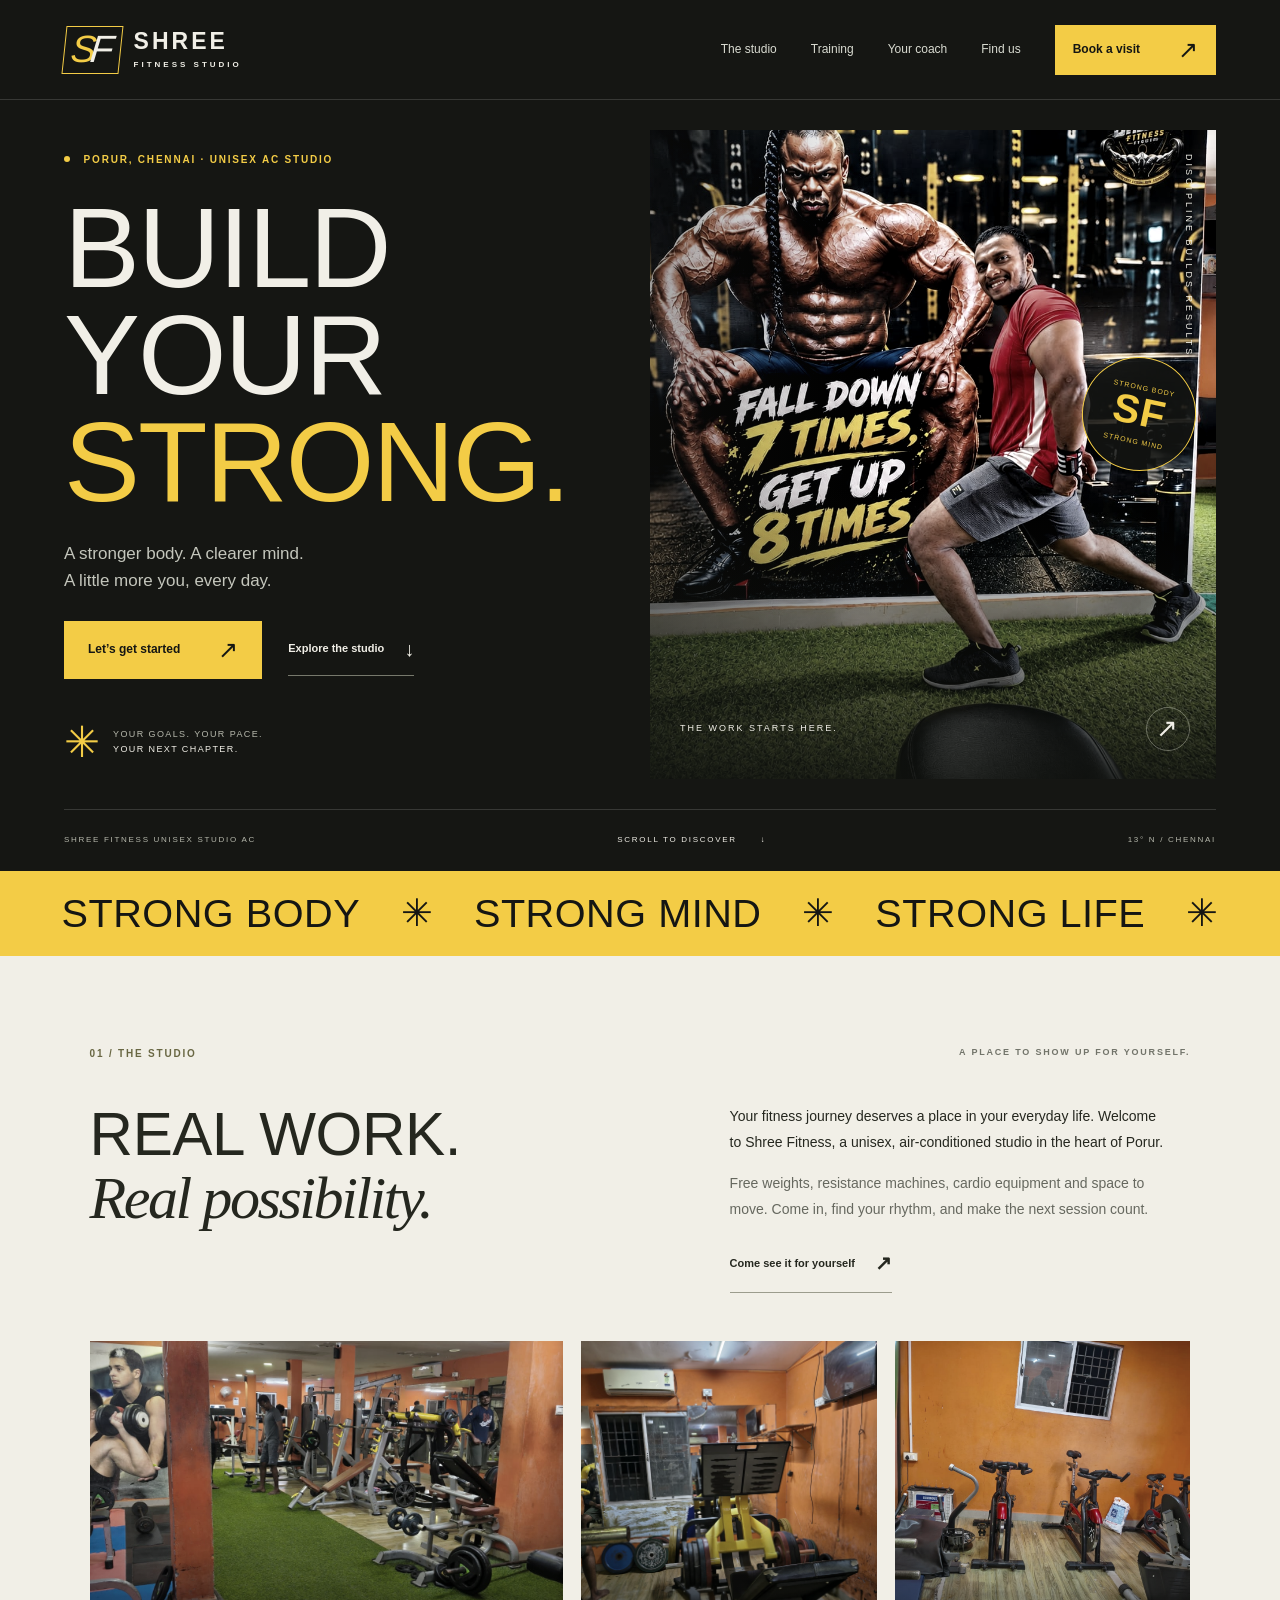
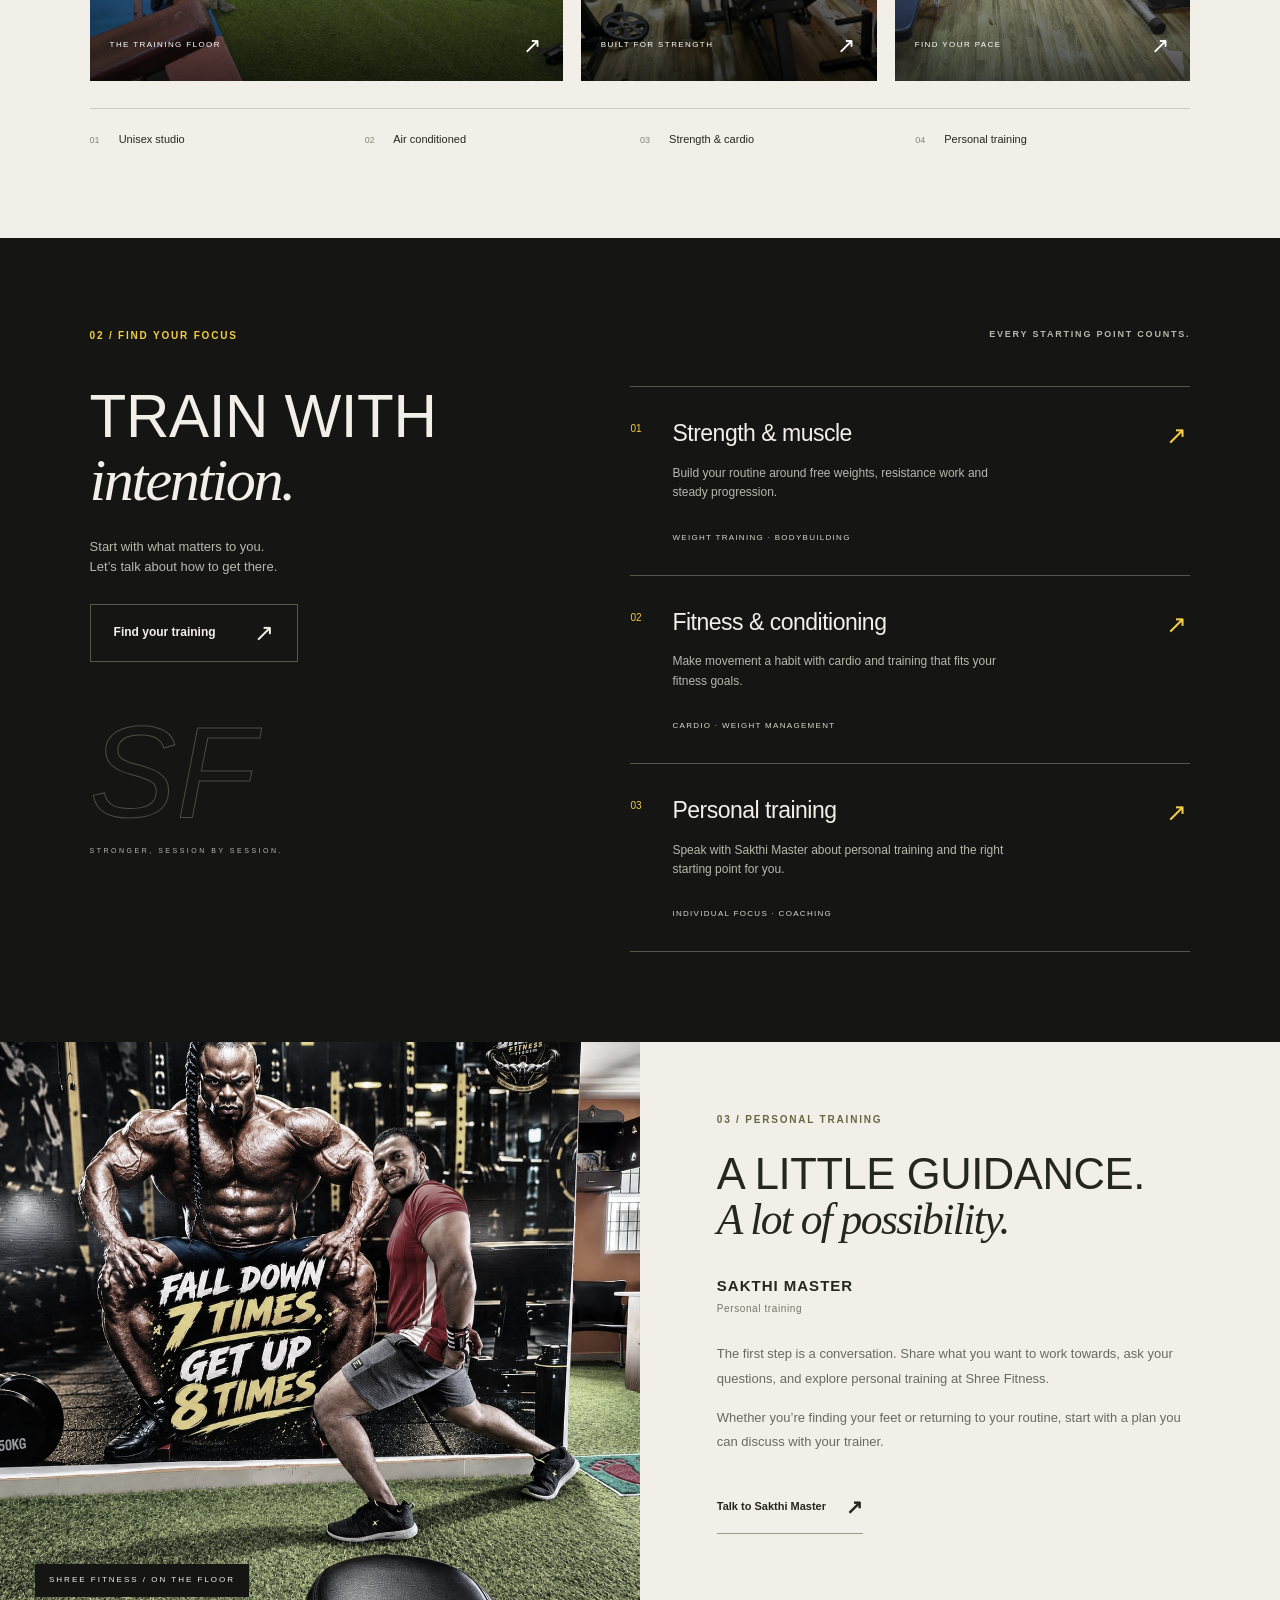
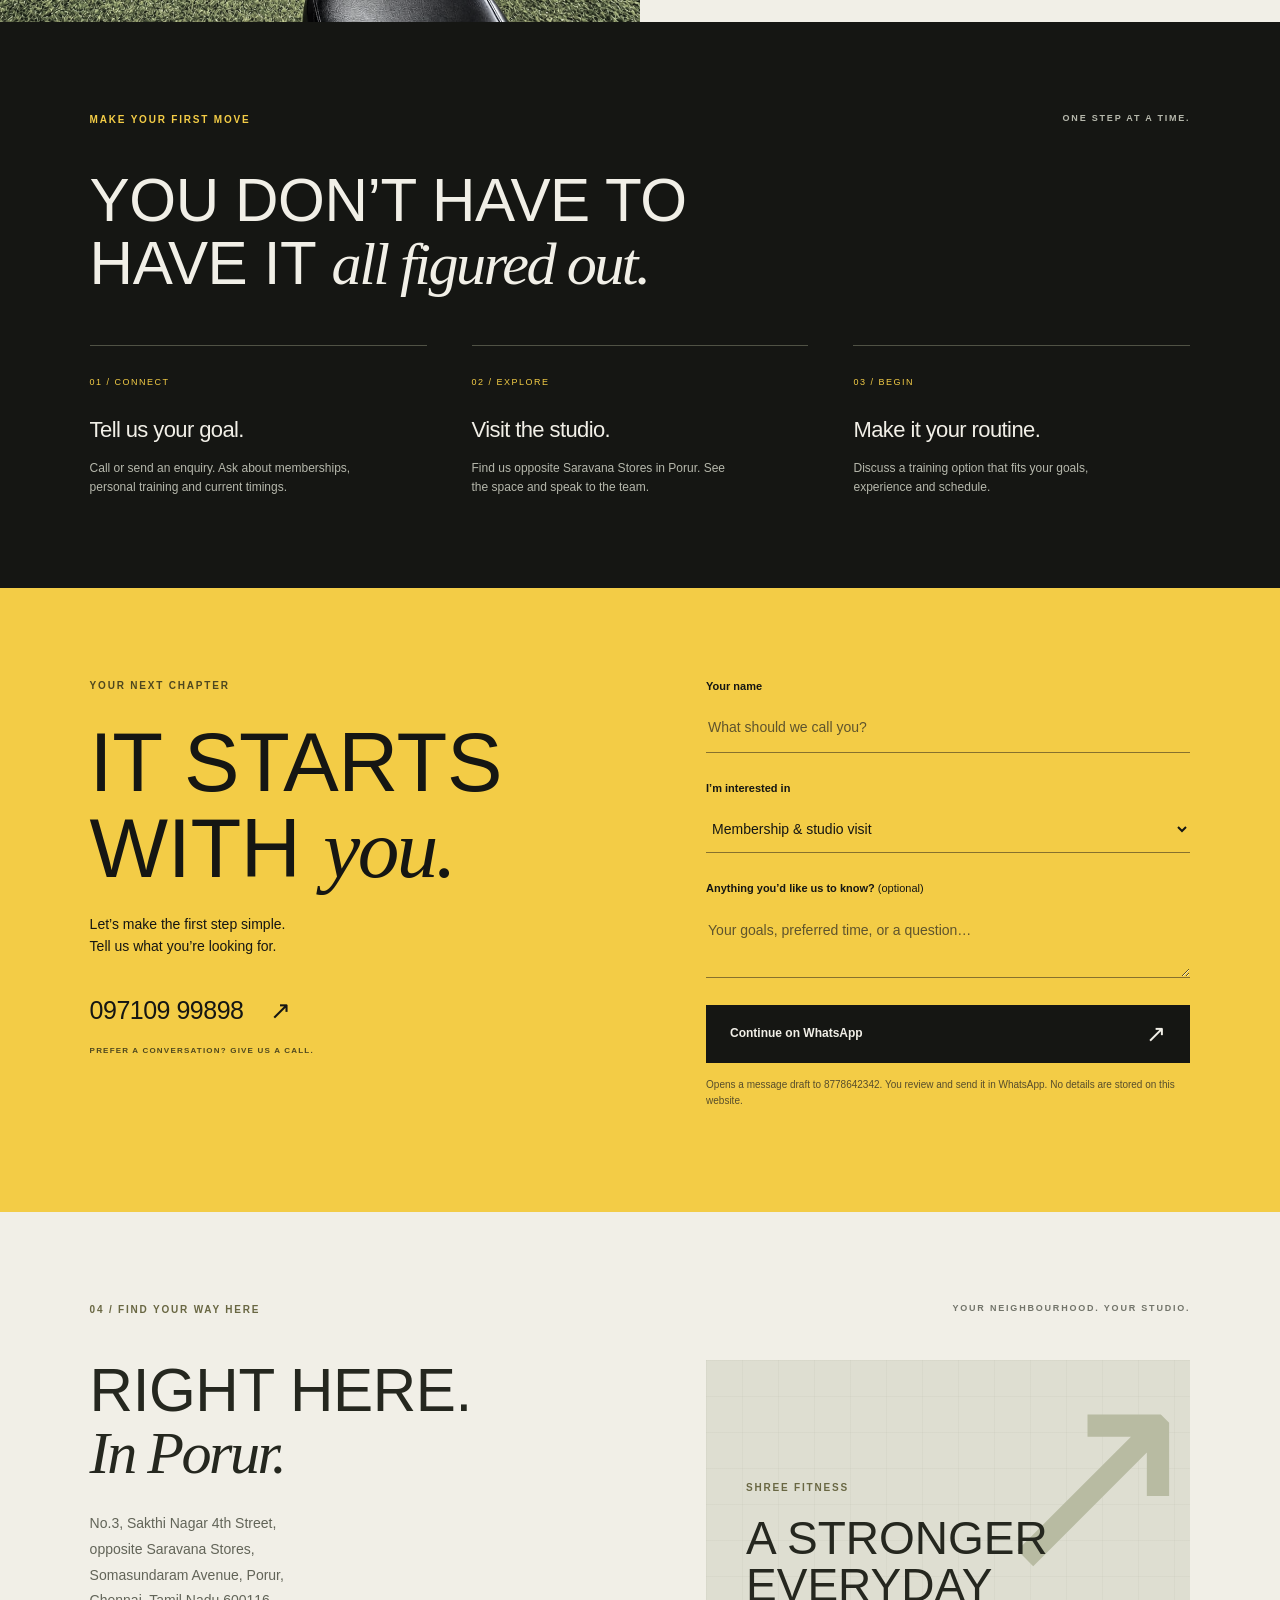
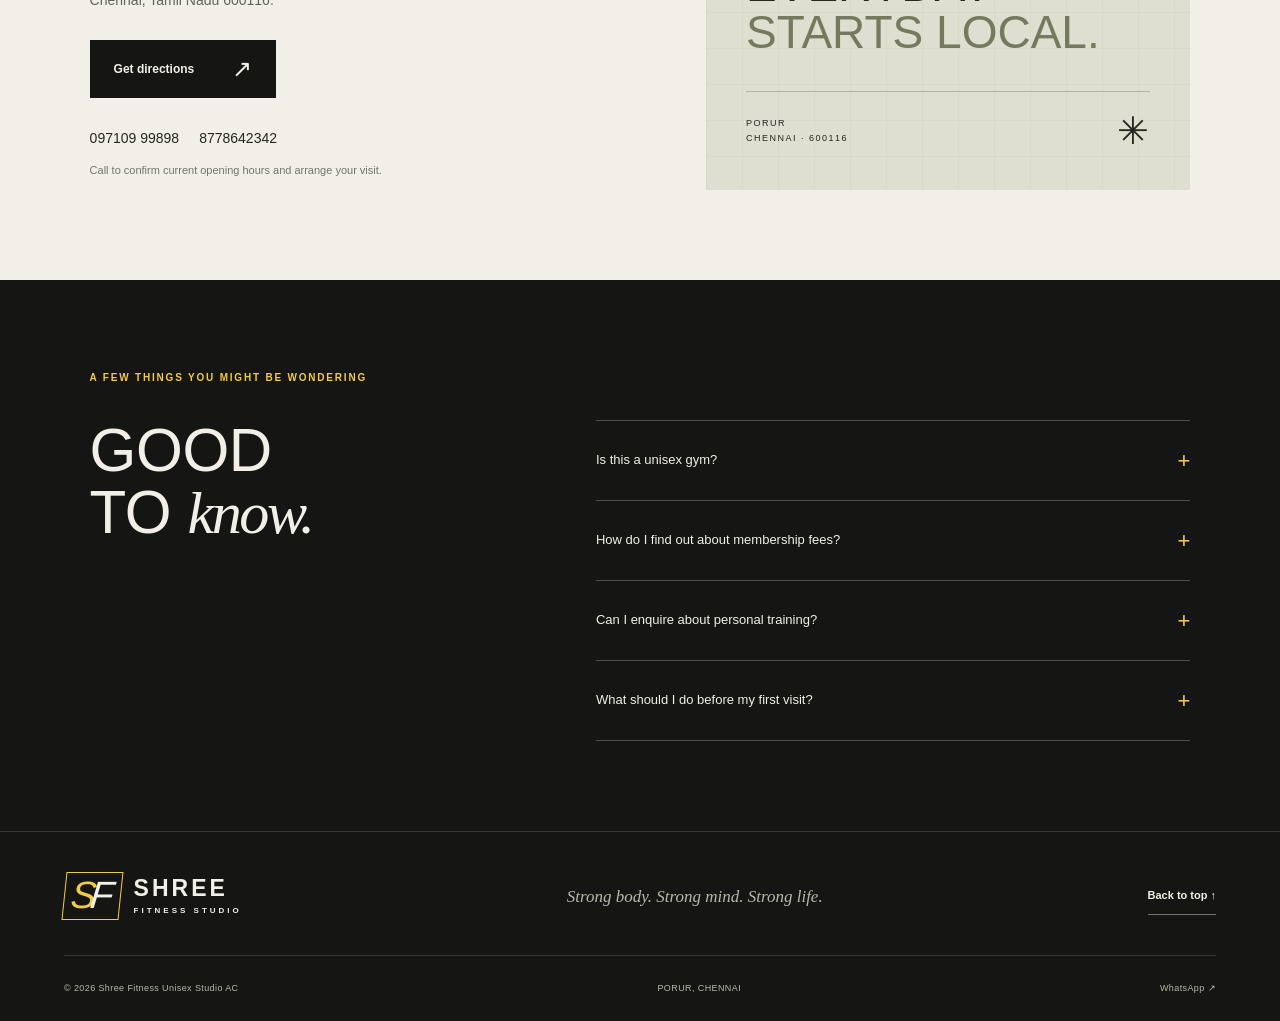
==== index.html @ f6e17469 "Add visit booking requests and validation" ====
<!doctype html>
<html lang="en">
<head>
  <meta charset="utf-8">
  <meta name="viewport" content="width=device-width, initial-scale=1">
  <meta name="theme-color" content="#151613">
  <title>Shree Fitness | Unisex AC Gym in Porur, Chennai</title>
  <meta name="description" content="Build strength, confidence and consistency at Shree Fitness Unisex Studio AC in Porur, Chennai. Explore the studio and enquire about personal training with Sakthi Master.">
  <meta property="og:title" content="Shree Fitness — Strong body. Strong mind. Strong life.">
  <meta property="og:description" content="Your next chapter starts here. Unisex AC fitness studio and personal training in Porur, Chennai.">
  <meta property="og:type" content="website">
  <link rel="icon" href="assets/favicon.svg" type="image/svg+xml">
  <link rel="stylesheet" href="styles.css">
  <script src="app.js" defer></script>
  <script type="application/ld+json">{"@context":"https://schema.org","@type":"ExerciseGym","name":"Shree Fitness Unisex Studio AC","telephone":"+919710999898","address":{"@type":"PostalAddress","streetAddress":"No.3, Sakthi Nagar 4th Street, opposite Saravana Stores, Somasundaram Avenue, Porur","addressLocality":"Chennai","addressRegion":"Tamil Nadu","postalCode":"600116","addressCountry":"IN"},"contactPoint":[{"@type":"ContactPoint","telephone":"+918778642342","contactType":"personal training enquiries"}]}</script>
</head>
<body>
  <a class="skip-link" href="#main">Skip to content</a>
  <header class="site-header">
    <a class="brand" href="#" aria-label="Shree Fitness home"><span class="brand-symbol" aria-hidden="true">S<span>F</span></span><span class="brand-name">SHREE<span>FITNESS STUDIO</span></span></a>
    <button class="menu-toggle" aria-expanded="false" aria-controls="navigation">Menu <span aria-hidden="true">☰</span></button>
    <nav id="navigation" aria-label="Main navigation"><a href="#studio">The studio</a><a href="#training">Training</a><a href="#coach">Your coach</a><a href="#visit">Find us</a><a class="button button-small" href="booking.html">Book a visit <span aria-hidden="true">↗</span></a></nav>
  </header>
  <main id="main">
    <section class="hero" aria-labelledby="hero-title">
      <div class="hero-copy"><p class="eyebrow"><span class="status-dot"></span> PORUR, CHENNAI · UNISEX AC STUDIO</p><h1 id="hero-title">BUILD<br>YOUR<br><em>STRONG.</em></h1><p class="hero-intro">A stronger body. A clearer mind.<br>A little more you, every day.</p><div class="hero-actions"><a class="button" href="#enquire">Let’s get started <span aria-hidden="true">↗</span></a><a class="text-link" href="#studio">Explore the studio <span aria-hidden="true">↓</span></a></div><div class="hero-note"><span class="mini-mark" aria-hidden="true">✳</span><p>YOUR GOALS. YOUR PACE.<br><strong>YOUR NEXT CHAPTER.</strong></p></div></div>
      <div class="hero-visual"><img src="assets/training.jpeg" alt="Training on the turf at Shree Fitness Studio" width="1448" height="1086" fetchpriority="high"><div class="hero-photo-shade"></div><span class="vertical-label">DISCIPLINE BUILDS RESULTS</span><div class="photo-caption"><span>THE WORK STARTS HERE.</span><span class="circle-arrow" aria-hidden="true">↗</span></div><div class="hero-stamp" aria-hidden="true">STRONG BODY<br><b>SF</b><br>STRONG MIND</div></div>
      <div class="hero-bottom"><span>SHREE FITNESS UNISEX STUDIO AC</span><a href="#studio">SCROLL TO DISCOVER <span aria-hidden="true">↓</span></a><span>13° N / CHENNAI</span></div>
    </section>
    <div class="statement-strip" aria-label="Strong body, strong mind, strong life"><span>STRONG BODY</span><i aria-hidden="true">✳</i><span>STRONG MIND</span><i aria-hidden="true">✳</i><span>STRONG LIFE</span><i aria-hidden="true">✳</i></div>
    <section id="studio" class="studio section-light section-pad">
      <div class="section-top"><p class="eyebrow">01 / THE STUDIO</p><span class="micro">A PLACE TO SHOW UP FOR YOURSELF.</span></div>
      <div class="intro-grid"><h2>REAL WORK.<br><span class="serif">Real possibility.</span></h2><div class="intro-text"><p>Your fitness journey deserves a place in your everyday life. Welcome to Shree Fitness, a unisex, air-conditioned studio in the heart of Porur.</p><p>Free weights, resistance machines, cardio equipment and space to move. Come in, find your rhythm, and make the next session count.</p><a class="text-link dark-link" href="#visit">Come see it for yourself <span aria-hidden="true">↗</span></a></div></div>
      <div class="gallery"><button class="gallery-item gallery-main" data-image="assets/studio.jpeg" data-caption="Inside Shree Fitness — the training floor" aria-label="View the training floor photo"><img src="assets/studio.jpeg" alt="Shree Fitness training floor with turf, weights and resistance machines" loading="lazy" width="1200" height="1600"><span>THE TRAINING FLOOR <b aria-hidden="true">↗</b></span></button><button class="gallery-item" data-image="assets/strength.jpeg" data-caption="Strength equipment at the studio" aria-label="View strength equipment photo"><img src="assets/strength.jpeg" alt="Yellow plate-loaded leg press at Shree Fitness" loading="lazy" width="1200" height="1600"><span>BUILT FOR STRENGTH <b aria-hidden="true">↗</b></span></button><button class="gallery-item" data-image="assets/cardio.jpeg" data-caption="Cardio equipment at Shree Fitness" aria-label="View cardio equipment photo"><img src="assets/cardio.jpeg" alt="Exercise bikes in the studio cardio area" loading="lazy" width="1600" height="1200"><span>FIND YOUR PACE <b aria-hidden="true">↗</b></span></button></div>
      <div class="studio-features"><span><b>01</b> Unisex studio</span><span><b>02</b> Air conditioned</span><span><b>03</b> Strength & cardio</span><span><b>04</b> Personal training</span></div>
    </section>
    <section id="training" class="training section-pad">
      <div class="section-top"><p class="eyebrow">02 / FIND YOUR FOCUS</p><span class="micro">EVERY STARTING POINT COUNTS.</span></div>
      <div class="training-grid"><div class="training-heading"><h2>TRAIN WITH<br><span class="serif">intention.</span></h2><p>Start with what matters to you.<br>Let’s talk about how to get there.</p><a class="button button-outline" href="#enquire">Find your training <span aria-hidden="true">↗</span></a><div class="training-motif" aria-hidden="true">SF<span>STRONGER, SESSION BY SESSION.</span></div></div><div class="training-list">
      <a href="#enquire" class="training-row" data-goal="Strength & muscle"><span class="row-number">01</span><div><h3>Strength & muscle</h3><p>Build your routine around free weights, resistance work and steady progression.</p><span class="training-tag">WEIGHT TRAINING · BODYBUILDING</span></div><span class="row-arrow" aria-hidden="true">↗</span></a>
      <a href="#enquire" class="training-row" data-goal="Fitness & weight management"><span class="row-number">02</span><div><h3>Fitness & conditioning</h3><p>Make movement a habit with cardio and training that fits your fitness goals.</p><span class="training-tag">CARDIO · WEIGHT MANAGEMENT</span></div><span class="row-arrow" aria-hidden="true">↗</span></a>
      <a href="#enquire" class="training-row" data-goal="Personal training"><span class="row-number">03</span><div><h3>Personal training</h3><p>Speak with Sakthi Master about personal training and the right starting point for you.</p><span class="training-tag">INDIVIDUAL FOCUS · COACHING</span></div><span class="row-arrow" aria-hidden="true">↗</span></a></div></div>
    </section>
    <section id="coach" class="coach section-light"><div class="coach-photo"><img src="assets/training.jpeg" alt="A training session on the studio turf" loading="lazy" width="1448" height="1086"><span class="image-label">SHREE FITNESS / ON THE FLOOR</span></div><div class="coach-copy"><p class="eyebrow">03 / PERSONAL TRAINING</p><h2>A LITTLE GUIDANCE.<br><span class="serif">A lot of possibility.</span></h2><p class="coach-name">SAKTHI MASTER <span>Personal training</span></p><p>The first step is a conversation. Share what you want to work towards, ask your questions, and explore personal training at Shree Fitness.</p><p>Whether you’re finding your feet or returning to your routine, start with a plan you can discuss with your trainer.</p><a class="text-link dark-link" href="tel:+918778642342">Talk to Sakthi Master <span aria-hidden="true">↗</span></a></div></section>
    <section class="first-visit section-pad"><div class="section-top"><p class="eyebrow">MAKE YOUR FIRST MOVE</p><span class="micro">ONE STEP AT A TIME.</span></div><h2>YOU DON’T HAVE TO<br>HAVE IT <span class="serif">all figured out.</span></h2><div class="steps"><article><span>01 / CONNECT</span><h3>Tell us your goal.</h3><p>Call or send an enquiry. Ask about memberships, personal training and current timings.</p></article><article><span>02 / EXPLORE</span><h3>Visit the studio.</h3><p>Find us opposite Saravana Stores in Porur. See the space and speak to the team.</p></article><article><span>03 / BEGIN</span><h3>Make it your routine.</h3><p>Discuss a training option that fits your goals, experience and schedule.</p></article></div></section>
    <section id="enquire" class="enquire section-pad"><div class="enquire-copy"><p class="eyebrow">YOUR NEXT CHAPTER</p><h2>IT STARTS<br>WITH <span class="serif">you.</span></h2><p>Let’s make the first step simple.<br>Tell us what you’re looking for.</p><a href="tel:+919710999898" class="enquire-phone">097109 99898 <span aria-hidden="true">↗</span></a><span class="micro">PREFER A CONVERSATION? GIVE US A CALL.</span></div><form id="enquiry-form"><label for="name">Your name</label><input id="name" name="name" autocomplete="given-name" placeholder="What should we call you?" maxlength="80" required><label for="goal">I’m interested in</label><select id="goal" name="goal"><option>Membership & studio visit</option><option>Strength & muscle</option><option>Fitness & weight management</option><option>Personal training</option></select><label for="message">Anything you’d like us to know? <span>(optional)</span></label><textarea id="message" name="message" rows="2" maxlength="600" placeholder="Your goals, preferred time, or a question…"></textarea><button class="button button-black" type="submit">Continue on WhatsApp <span aria-hidden="true">↗</span></button><p class="form-note">Opens a message draft to 8778642342. You review and send it in WhatsApp. No details are stored on this website.</p><p id="form-status" role="status"></p><noscript><p>To enquire, <a href="https://wa.me/918778642342">open WhatsApp</a> or call either number below.</p></noscript></form></section>
    <section id="visit" class="visit section-pad section-light"><div class="section-top"><p class="eyebrow">04 / FIND YOUR WAY HERE</p><span class="micro">YOUR NEIGHBOURHOOD. YOUR STUDIO.</span></div><div class="visit-grid"><div><h2>RIGHT HERE.<br><span class="serif">In Porur.</span></h2><address>No.3, Sakthi Nagar 4th Street,<br>opposite Saravana Stores,<br>Somasundaram Avenue, Porur,<br>Chennai, Tamil Nadu 600116.</address><a class="button button-dark" href="https://www.google.com/maps/search/?api=1&query=Shree%20Fitness%20Unisex%20Studio%20AC%20No.3%20Sakthi%20Nagar%204th%20Street%20Porur%20Chennai%20600116" target="_blank" rel="noopener noreferrer">Get directions <span aria-hidden="true">↗</span></a><div class="visit-contact"><a href="tel:+919710999898">097109 99898</a><a href="tel:+918778642342">8778642342</a><p>Call to confirm current opening hours and arrange your visit.</p></div></div><div class="visit-detail"><span class="location-mark" aria-hidden="true">↗</span><p class="eyebrow">SHREE FITNESS</p><h3>A STRONGER<br>EVERYDAY<br><span>STARTS LOCAL.</span></h3><div class="location-bottom"><span>PORUR<br>CHENNAI · 600116</span><span class="location-pin" aria-hidden="true">✳</span></div></div></div></section>
    <section class="faq section-pad"><p class="eyebrow">A FEW THINGS YOU MIGHT BE WONDERING</p><div class="faq-grid"><h2>GOOD<br>TO <span class="serif">know.</span></h2><div><details><summary>Is this a unisex gym?<span aria-hidden="true">+</span></summary><p>Yes. Shree Fitness is a unisex, air-conditioned fitness studio in Porur, Chennai.</p></details><details><summary>How do I find out about membership fees?<span aria-hidden="true">+</span></summary><p>Call 097109 99898 or 8778642342, or use the enquiry form above. The team can share current membership options and fees.</p></details><details><summary>Can I enquire about personal training?<span aria-hidden="true">+</span></summary><p>Yes. Contact Sakthi Master on 8778642342 to discuss your goals, availability and personal training fees.</p></details><details><summary>What should I do before my first visit?<span aria-hidden="true">+</span></summary><p>Call to confirm opening hours and a convenient time to visit. Wear comfortable clothes if you plan to discuss training on the gym floor.</p></details></div></div></section>
  </main>
  <footer><div class="footer-top"><a class="brand" href="#"><span class="brand-symbol" aria-hidden="true">S<span>F</span></span><span class="brand-name">SHREE<span>FITNESS STUDIO</span></span></a><p>Strong body. Strong mind. Strong life.</p><a class="text-link" href="#">Back to top ↑</a></div><div class="footer-bottom"><span>© <span id="year">2026</span> Shree Fitness Unisex Studio AC</span><span>PORUR, CHENNAI</span><a href="https://wa.me/918778642342" target="_blank" rel="noopener noreferrer">WhatsApp ↗</a></div></footer>
  <div class="mobile-contact"><a href="tel:+919710999898">Call the studio</a><a href="#enquire">Start your journey ↗</a></div>
  <dialog id="photo-dialog" aria-label="Studio photo viewer"><button class="dialog-close" aria-label="Close photo viewer">Close ×</button><img id="dialog-image" alt=""><p id="dialog-caption"></p></dialog>
</body>
</html>
---- styles.css ----
@charset "UTF-8";
:root{--black:#151613;--panel:#1d1e1a;--yellow:#f3cc46;--cream:#f1efe7;--muted:#b6b8ac;--line:#ffffff25;--ink:#25271f;--sans:Arial,Helvetica,sans-serif;--display:Impact,'Arial Narrow',sans-serif}*{box-sizing:border-box}html{scroll-behavior:smooth;scroll-padding-top:94px}body{margin:0;background:var(--black);color:var(--cream);font-family:var(--sans);font-size:15px;line-height:1.6}a{color:inherit;text-decoration:none}button,input,select,textarea{font:inherit}button,a,input,select,textarea{-webkit-tap-highlight-color:transparent}button{cursor:pointer}img{display:block;max-width:100%;object-fit:cover}p,h1,h2,h3{margin:0}button{color:inherit}::selection{background:var(--yellow);color:var(--black)}:focus-visible{outline:3px solid #c89800;outline-offset:6px}.skip-link{position:fixed;top:-80px;left:16px;padding:12px;background:var(--yellow);color:var(--black);z-index:100}.skip-link:focus{top:12px}.site-header{height:100px;display:flex;align-items:center;justify-content:space-between;padding:0 5%;border-bottom:1px solid var(--line);background:var(--black);position:relative;z-index:20}.brand{display:flex;align-items:center;gap:13px}.brand-symbol{display:flex;font-family:var(--display);font-style:italic;font-size:38px;letter-spacing:-6px;border:1px solid var(--yellow);padding:0 12px 0 6px;line-height:1.2;color:var(--yellow);transform:skew(-6deg)}.brand-symbol span{color:var(--cream)}.brand-name{font-weight:900;letter-spacing:3px;font-size:23px;line-height:1.1}.brand-name>span{display:block;font-size:8px;letter-spacing:3px;margin-top:6px}nav{display:flex;align-items:center;gap:34px}nav>a:not(.button){font-size:12px;color:#d9dbd1}nav>a:hover{color:var(--yellow)}.button{display:inline-flex;align-items:center;justify-content:space-between;gap:38px;min-height:56px;padding:16px 23px;background:var(--yellow);color:var(--black);border:1px solid var(--yellow);font-weight:700;font-size:12px;line-height:1.3;transition:background .2s,transform .2s}.button:hover{background:#ffe17b;transform:translateY(-2px);color:var(--black)}.button>span{font-size:24px;font-weight:400;line-height:1}.button-small{min-height:44px;padding:12px 17px}.menu-toggle{display:none}.eyebrow,.micro{font-size:10px;letter-spacing:1.8px;font-weight:700;line-height:1.5}.eyebrow{color:var(--yellow)}.micro{color:var(--muted);font-size:9px}.hero{display:grid;grid-template-columns:1fr 1fr;padding:0 5%;position:relative;overflow:hidden}.hero-copy{padding:52px 0 45px;position:relative;z-index:2}.status-dot{display:inline-block;width:6px;height:6px;border-radius:50%;background:var(--yellow);margin:0 9px 1px 0}h1{font-family:var(--display);font-weight:400;font-size:clamp(76px,8.9vw,144px);line-height:.94;letter-spacing:-2px;margin:27px 0 25px}h1 em{font-style:normal;color:var(--yellow)}.hero-intro{font-size:17px;color:#c4c6bc;line-height:1.6}.hero-actions{display:flex;gap:26px;align-items:center;margin-top:26px}.text-link{font-size:11px;font-weight:700;display:inline-flex;align-items:center;justify-content:space-between;gap:20px;border-bottom:1px solid #77796c;padding:10px 0}.text-link:hover{color:var(--yellow)}.text-link span{font-size:20px}.hero-note{display:flex;align-items:center;gap:13px;margin-top:42px}.hero-note p{font-size:9px;letter-spacing:1.4px;color:var(--muted);line-height:1.7}.hero-note strong{font-weight:500;color:var(--cream)}.mini-mark{font-size:43px;color:var(--yellow);line-height:1}.hero-visual{position:relative;margin:30px 0 30px 10px;min-height:600px;overflow:hidden}.hero-visual>img{height:100%;width:100%;position:absolute;object-position:66% center;filter:saturate(.45) contrast(1.08)}.hero-photo-shade{position:absolute;inset:0;background:linear-gradient(0deg,#10120fe6,transparent 45%),linear-gradient(90deg,#15161366,transparent 40%)}.vertical-label{position:absolute;top:24px;right:20px;writing-mode:vertical-rl;font-size:9px;letter-spacing:3px}.photo-caption{position:absolute;bottom:28px;left:30px;right:26px;display:flex;align-items:center;justify-content:space-between;font-size:9px;letter-spacing:2px}.circle-arrow{display:grid;place-items:center;border:1px solid #d4d7c566;border-radius:50%;height:44px;width:44px;font-size:26px}.hero-stamp{position:absolute;right:20px;top:35%;border:1px solid var(--yellow);border-radius:50%;height:114px;width:114px;background:#151613d9;display:flex;flex-direction:column;justify-content:center;text-align:center;color:var(--yellow);font-size:7px;line-height:1;letter-spacing:1px;transform:rotate(12deg)}.hero-stamp b{font-family:var(--display);font-size:40px;line-height:1}.hero-bottom{grid-column:1/-1;border-top:1px solid var(--line);display:flex;justify-content:space-between;align-items:center;height:62px;font-size:8px;letter-spacing:1.7px;color:var(--muted)}.hero-bottom a{color:var(--cream)}.hero-bottom a span{margin-left:20px}.statement-strip{display:flex;justify-content:space-around;align-items:center;background:var(--yellow);color:var(--black);padding:23px 4%;font-family:var(--display);font-size:clamp(23px,3.1vw,48px);line-height:1;letter-spacing:.5px;gap:20px}.statement-strip i{font-style:normal;font-family:Georgia,serif;font-size:38px}.section-pad{padding:90px 7%}.section-light{background:var(--cream);color:var(--ink)}.section-light .eyebrow{color:#696743}.section-light .micro{color:#72746a}.section-top{display:flex;justify-content:space-between;gap:20px;margin-bottom:43px}h2{font-family:var(--display);font-weight:400;font-size:clamp(44px,4.7vw,72px);line-height:1.04;letter-spacing:-.4px}.serif{font-family:Georgia,'Times New Roman',serif;font-weight:400;font-style:italic;letter-spacing:-2.5px;text-transform:none}.intro-grid{display:grid;grid-template-columns:1.15fr 1fr;gap:10%;align-items:start;margin-bottom:48px}.intro-text{font-size:14px;max-width:440px;line-height:1.85}.intro-text p+p{margin-top:15px;color:#66685f}.dark-link{color:var(--ink);border-color:#9c9c8d;margin-top:12px}.dark-link:hover{color:#876800}.gallery{display:grid;grid-template-columns:1.6fr 1fr 1fr;gap:18px;height:340px}.gallery-item{position:relative;padding:0;border:0;background:#222;overflow:hidden;text-align:left}.gallery-item>img{height:100%;width:100%;filter:saturate(.65);transition:transform .6s,filter .6s}.gallery-item:hover>img{transform:scale(1.035);filter:saturate(1)}.gallery-item:after{content:'';position:absolute;inset:50% 0 0;background:linear-gradient(transparent,#000a)}.gallery-item>span{position:absolute;z-index:1;bottom:18px;left:20px;right:20px;color:#fff;display:flex;align-items:center;justify-content:space-between;font-size:8px;letter-spacing:1.4px}.gallery-item b{font-size:22px;font-weight:400}.gallery-main img{object-position:center 58%}.studio-features{display:grid;grid-template-columns:repeat(4,1fr);margin-top:27px;border-top:1px solid #cacabe;padding-top:22px;font-size:11px}.studio-features b{font-size:9px;color:#858677;margin-right:16px;font-weight:400}.training-grid{display:grid;grid-template-columns:1fr 1.3fr;gap:10%}.training-heading>p{color:var(--muted);font-size:13px;margin:25px 0 26px}.button-outline{background:transparent;color:var(--cream);border-color:#57594b}.training-motif{font-family:var(--display);font-size:130px;line-height:1;color:transparent;-webkit-text-stroke:1px #4c4e41;font-style:italic;margin-top:45px}.training-motif span{display:block;font-family:var(--sans);font-style:normal;font-size:7px;letter-spacing:2.5px;color:var(--muted);-webkit-text-stroke:0;margin-top:10px}.training-row{display:grid;grid-template-columns:22px 1fr 24px;gap:20px;border-top:1px solid #555749;padding:28px 0}.training-row:last-child{border-bottom:1px solid #555749}.row-number{color:var(--yellow);font-size:10px;padding-top:6px}.training-row h3{font-size:23px;font-weight:400;letter-spacing:-.5px}.training-row p{font-size:12px;color:var(--muted);margin:12px 0 20px;max-width:340px}.training-tag{font-size:8px;letter-spacing:1.3px;color:#d6d8c9}.row-arrow{font-size:25px;color:var(--yellow)}.training-row:hover h3{color:var(--yellow)}.coach{display:grid;grid-template-columns:1fr 1fr}.coach-photo{position:relative;overflow:hidden;min-height:580px}.coach-photo img{position:absolute;width:100%;height:100%;object-position:70% center;filter:saturate(.3)}.image-label{position:absolute;bottom:25px;left:35px;padding:10px 14px;background:var(--black);color:var(--cream);font-size:8px;letter-spacing:2px}.coach-copy{padding:70px 13% 70px 12%}.coach-copy h2{font-size:clamp(36px,3.4vw,51px);margin:25px 0 32px}.coach-copy .serif{letter-spacing:-1.6px}.coach-copy>p:not(.eyebrow):not(.coach-name){color:#696b60;font-size:13px;line-height:1.85;margin-bottom:15px}.coach-name{font-size:15px;font-weight:700;letter-spacing:1px;margin-bottom:25px}.coach-name span{display:block;font-size:10px;font-weight:400;letter-spacing:.6px;margin-top:3px;color:#76776a}.first-visit h2{max-width:900px}.steps{display:grid;grid-template-columns:repeat(3,1fr);gap:45px;margin-top:50px}.steps article{border-top:1px solid #505245;padding-top:22px}.steps article>span{font-size:9px;letter-spacing:1.5px;color:var(--yellow)}.steps h3{font-size:22px;letter-spacing:-.6px;font-weight:400;margin:20px 0 12px}.steps p{font-size:12px;color:var(--muted);max-width:270px}.enquire{background:var(--yellow);color:var(--black);display:grid;grid-template-columns:1fr 1fr;gap:12%}.enquire .eyebrow,.enquire .micro{color:#4f481f}.enquire h2{font-size:clamp(60px,6.5vw,100px);margin:27px 0 20px}.enquire-copy>p:not(.eyebrow){font-size:14px}.enquire-phone{display:block;font-size:25px;letter-spacing:-.5px;margin:32px 0 6px}.enquire-phone span{margin-left:20px}.enquire-copy>.micro{font-size:8px;letter-spacing:1.2px}form{align-self:center}form label{display:block;font-size:11px;font-weight:700;margin-bottom:8px}form label>span{font-weight:400}input,select,textarea{display:block;width:100%;border:0;border-bottom:1px solid #87712d;background:transparent;color:var(--black);border-radius:0;padding:13px 2px;margin-bottom:27px;min-height:48px;font-size:14px}input::placeholder,textarea::placeholder{color:#5f542d;opacity:1}textarea{resize:vertical}select{cursor:pointer}select option{background:var(--cream)}.button-black,.button-dark{background:var(--black);color:var(--cream);border-color:var(--black)}.button-black:hover,.button-dark:hover{background:#34372a;color:var(--cream)}form .button{width:100%}.form-note{font-size:10px;line-height:1.65;color:#574d2b;margin-top:14px}#form-status{font-size:11px;margin-top:12px}.visit-grid{display:grid;grid-template-columns:1fr 1fr;gap:12%}address{font-style:normal;font-size:14px;line-height:1.85;color:#626458;margin:26px 0}.visit-contact{margin-top:28px}.visit-contact>a{font-size:14px;margin-right:20px;display:inline-block}.visit-contact p{font-size:11px;color:#737569;margin-top:12px;max-width:320px}.visit-detail{position:relative;background:#deded1;padding:40px;display:flex;flex-direction:column;justify-content:flex-end;min-height:430px;overflow:hidden;background-image:linear-gradient(#b7b9a522 1px,transparent 1px),linear-gradient(90deg,#b7b9a522 1px,transparent 1px);background-size:36px 36px}.location-mark{position:absolute;font-size:270px;font-family:Arial,sans-serif;line-height:1;right:-15px;top:-15px;color:#b8bba2}.visit-detail .eyebrow{position:relative}.visit-detail h3{font-family:var(--display);font-size:46px;line-height:1.02;font-weight:400;margin:20px 0 35px;position:relative}.visit-detail h3 span{color:#757a5e}.location-bottom{border-top:1px solid #b1b4a0;display:flex;justify-content:space-between;align-items:center;padding-top:20px;font-size:9px;letter-spacing:1.5px}.location-pin{font-size:38px;line-height:1}.faq>.eyebrow{margin-bottom:35px}.faq-grid{display:grid;grid-template-columns:1fr 1.5fr;gap:10%}details{border-top:1px solid #4e5044}details:last-child{border-bottom:1px solid #4e5044}summary{cursor:pointer;display:flex;align-items:center;justify-content:space-between;gap:20px;padding:22px 0;list-style:none;font-size:13px}summary::-webkit-details-marker{display:none}summary span{font-size:22px;color:var(--yellow)}details[open] summary span{transform:rotate(45deg)}details p{padding:0 25px 24px 0;color:var(--muted);font-size:12px;max-width:520px}footer{padding:40px 5% 26px;border-top:1px solid var(--line)}.footer-top{display:flex;align-items:center;justify-content:space-between;gap:25px}.footer-top p{font-family:Georgia,serif;font-size:17px;font-style:italic;color:var(--muted)}.footer-bottom{display:flex;justify-content:space-between;gap:20px;border-top:1px solid var(--line);padding-top:25px;margin-top:35px;color:var(--muted);font-size:9px;letter-spacing:.4px}.mobile-contact{display:none}dialog{max-width:min(1000px,90vw);max-height:92vh;background:var(--black);color:var(--cream);border:1px solid #555;padding:16px}dialog::backdrop{background:#000d}dialog img{max-height:73vh;max-width:100%;width:auto;object-fit:contain;margin:auto}dialog p{font-size:12px;margin:12px 0 0}.dialog-close{display:block;margin:0 0 15px auto;background:none;border:1px solid #7d806e;padding:8px 14px}.dialog-open{overflow:hidden}
@media(min-width:1600px){.hero,.site-header,footer{padding-left:max(5%,calc((100vw - 1500px)/2));padding-right:max(5%,calc((100vw - 1500px)/2))}.section-pad{padding-left:max(7%,calc((100vw - 1400px)/2));padding-right:max(7%,calc((100vw - 1400px)/2))}}
@media(max-width:1000px){nav{gap:20px}.site-header{padding:0 4%;height:85px}.brand-name{font-size:20px}.brand-symbol{font-size:32px}.button-small{gap:16px}.hero{padding:0 4%}.hero-visual{min-height:570px}.hero-actions{gap:15px}.hero-actions .text-link{font-size:10px;gap:8px}.section-pad{padding:70px 6%}.gallery{height:290px;gap:12px}.gallery-item>span{left:12px;right:12px;font-size:7px}.coach-copy{padding:55px 9%}.coach-photo{min-height:550px}.training-grid{gap:6%}.enquire,.visit-grid{gap:8%}.footer-top p{font-size:14px}}
@media(max-width:760px){html{scroll-padding-top:20px}.site-header{height:80px;padding:0 6%}.menu-toggle{display:flex;gap:13px;align-items:center;background:none;border:1px solid #595c4c;padding:9px 12px;font-size:12px}.menu-toggle span{font-size:16px}nav{display:none;position:absolute;top:80px;left:0;right:0;background:var(--black);padding:25px 6%;border-bottom:1px solid var(--line);align-items:stretch;flex-direction:column;gap:0}nav.is-open{display:flex}nav>a:not(.button){font-size:15px;padding:14px 0}nav .button{margin-top:12px}.hero{display:block;padding:0 6%}.hero-copy{padding:35px 0 30px}.hero .eyebrow{font-size:8px;letter-spacing:1.2px}h1{font-size:clamp(85px,18vw,128px);line-height:.93;margin:25px 0}.hero-intro{font-size:15px}.hero-actions{gap:24px;flex-wrap:wrap}.hero-note{display:none}.hero-visual{height:400px;min-height:0;margin:0 0 25px}.hero-visual>img{object-position:65% 45%}.hero-stamp{top:20px;right:20px;width:90px;height:90px;font-size:6px}.hero-stamp b{font-size:32px}.vertical-label{display:none}.photo-caption{left:20px;bottom:20px;font-size:8px}.hero-bottom{height:55px;font-size:7px;letter-spacing:1px}.hero-bottom>span:last-child{display:none}.hero-bottom a span{margin-left:7px}.statement-strip{padding:20px 5%;gap:13px;font-size:22px;flex-wrap:wrap;justify-content:center}.statement-strip i{font-size:23px}.statement-strip i:last-child{display:none}.section-pad{padding:56px 6%}.section-top{margin-bottom:30px}.section-top>.micro{display:none}h2{font-size:45px}.serif{letter-spacing:-1.8px}.intro-grid{grid-template-columns:1fr;gap:25px;margin-bottom:30px}.intro-text{max-width:100%;font-size:13px}.gallery{height:auto;grid-template-columns:1fr 1fr;gap:12px}.gallery-main{grid-column:1/-1;height:330px}.gallery-item:not(.gallery-main){height:230px}.gallery-item>span{font-size:7px;letter-spacing:1px}.studio-features{grid-template-columns:1fr 1fr;row-gap:20px;font-size:10px}.training-grid{grid-template-columns:1fr;gap:35px}.training-heading>p{margin:20px 0}.training-motif{display:none}.training-row{padding:24px 0;gap:15px}.training-row h3{font-size:22px}.coach{grid-template-columns:1fr}.coach-photo{min-height:400px;order:2}.coach-photo img{object-position:65% center}.coach-copy{padding:55px 6%}.coach-copy h2{font-size:43px}.steps{grid-template-columns:1fr;gap:25px;margin-top:35px}.steps h3{margin:10px 0}.steps p{max-width:100%}.enquire{grid-template-columns:1fr;gap:40px}.enquire h2{font-size:70px}.enquire-phone{margin-top:24px}.visit-grid{grid-template-columns:1fr;gap:35px}.visit-detail{min-height:350px;padding:30px}.visit-detail h3{font-size:44px}.faq-grid{grid-template-columns:1fr;gap:30px}.faq-grid h2 br{display:none}.faq>.eyebrow{font-size:8px}.footer-top{align-items:flex-start;flex-wrap:wrap}.footer-top p{order:3;width:100%;font-size:15px}.footer-bottom{flex-wrap:wrap;font-size:8px;margin-top:25px}footer{padding:35px 6% 90px}.footer-bottom>span:nth-child(2){display:none}.mobile-contact{position:fixed;bottom:0;left:0;right:0;z-index:25;display:grid;grid-template-columns:1fr 1.2fr;background:var(--black);border-top:1px solid #595b4c;padding-bottom:env(safe-area-inset-bottom)}.mobile-contact a{text-align:center;padding:17px 6px;font-size:11px;font-weight:700}.mobile-contact a:last-child{background:var(--yellow);color:var(--black)}dialog{max-width:94vw;padding:12px}.dialog-close{min-height:44px}}
@media(max-width:380px){h1{font-size:80px}.hero-actions{gap:15px}.hero-actions .button{padding:15px;gap:18px}.statement-strip{font-size:18px;gap:10px}.statement-strip i{font-size:18px}.gallery-item:not(.gallery-main){height:200px}.brand-name{font-size:18px}.hero-bottom{font-size:6px}}
@media(prefers-reduced-motion:reduce){html{scroll-behavior:auto}*,*:before,*:after{transition:none!important;animation:none!important}}
.booking-layout{display:grid;grid-template-columns:1fr 1.1fr;min-height:900px}.booking-intro{padding:60px 12% 60px 14%}.booking-intro h1{font-size:clamp(48px,5vw,76px);line-height:1.04;letter-spacing:-1px;margin:25px 0}.booking-intro>p:not(.eyebrow){font-size:13px;color:var(--muted)}.booking-photo{height:280px;position:relative;overflow:hidden;margin-top:35px}.booking-photo img{height:100%;width:100%;object-position:center 58%;filter:saturate(.5)}.booking-photo span{position:absolute;left:15px;bottom:15px;background:var(--black);padding:7px 12px;font-size:7px;letter-spacing:1.5px}.booking-address{margin-top:30px}.booking-address address{color:var(--muted);font-size:12px;margin:12px 0}.booking-address>a{font-size:11px;border-bottom:1px solid #717461;padding-bottom:5px}.booking-panel{background:var(--cream);color:var(--ink);padding:55px 12% 60px 10%}.booking-panel>.eyebrow,.booking-review>.eyebrow{color:#77703b}.booking-panel h2{font-size:53px;margin:20px 0}.booking-lead{font-size:13px;color:#686a5d;max-width:360px;margin-bottom:30px}.booking-panel fieldset{margin:0 0 28px;padding:0;border:0;min-width:0}.booking-panel legend{font-size:12px;font-weight:700;width:100%;margin-bottom:19px;padding:0}.booking-panel legend>span{font-size:9px;color:#858775;margin-right:12px}.booking-panel .service-option{display:flex;align-items:center;gap:13px;padding:16px;border:1px solid #c4c6b6;margin-bottom:10px;cursor:pointer;font-weight:400}.booking-panel .service-option:has(input:checked){border-color:#84701d;background:#eee7cb}.service-option input{width:16px;height:16px;min-height:0;margin:0;accent-color:#24271b;flex:none}.service-option strong{font-size:12px;font-weight:700}.service-option small{display:block;font-size:10px;margin-top:4px;color:#6e7063}.service-option b{font-size:21px;margin-left:auto;font-weight:400}.field-pair{display:grid;grid-template-columns:1fr 1fr;gap:20px;min-width:0}.field-pair>div{min-width:0}.booking-panel input:not([type=radio]),.booking-panel textarea{border-color:#a7aa96;font-size:13px;margin-bottom:19px;max-width:100%}.booking-panel input::placeholder,.booking-panel textarea::placeholder{color:#797b6d}.booking-panel .field-help{font-size:10px;color:#77796b;margin:-5px 0 19px;line-height:1.6}.booking-panel .booking-policy{font-size:11px;color:#666957;background:#e7e6da;padding:15px;margin:0 0 20px;border-left:2px solid #9c8b44}.booking-panel .form-note{color:#747665}.booking-panel #booking-error{font-size:12px;color:#972c18;margin-top:12px}.booking-panel .button{width:100%}.booking-review h3{font-size:30px;font-family:Georgia,serif;letter-spacing:-1px;font-weight:400;margin:15px 0}.review-note{font-size:12px;color:#747665}.booking-review dl{margin:25px 0}.booking-review dl>div{display:grid;grid-template-columns:110px 1fr;gap:15px;padding:12px 0;border-top:1px solid #c9cbbd;font-size:12px}.booking-review dt{color:#747665}.booking-review dd{margin:0;overflow-wrap:anywhere}.edit-booking{border:0;background:none;color:var(--ink);font-size:12px;text-decoration:underline;margin:22px 0;padding:8px 0}.booking-page footer{padding-bottom:30px}.booking-page .footer-bottom{margin-top:0;border:0;padding-top:0}[hidden]{display:none!important}
@media(max-width:760px){.booking-layout{grid-template-columns:1fr}.booking-intro{padding:40px 6%}.booking-intro h1{font-size:clamp(46px,11vw,65px);margin:20px 0}.booking-photo,.booking-address{display:none}.booking-panel{padding:40px 6% 50px}.booking-panel h2{font-size:47px}.booking-page .site-header>.text-link{font-size:10px;gap:8px}.booking-page .brand-name{font-size:17px}.booking-page .brand-symbol{font-size:28px}.booking-page .brand-name>span{font-size:6px}.field-pair{gap:14px}.booking-review dl>div{grid-template-columns:95px 1fr}.booking-page .site-header{gap:12px}.booking-panel input[type=date],.booking-panel input[type=time]{min-width:0;width:100%;appearance:none;-webkit-appearance:none}}
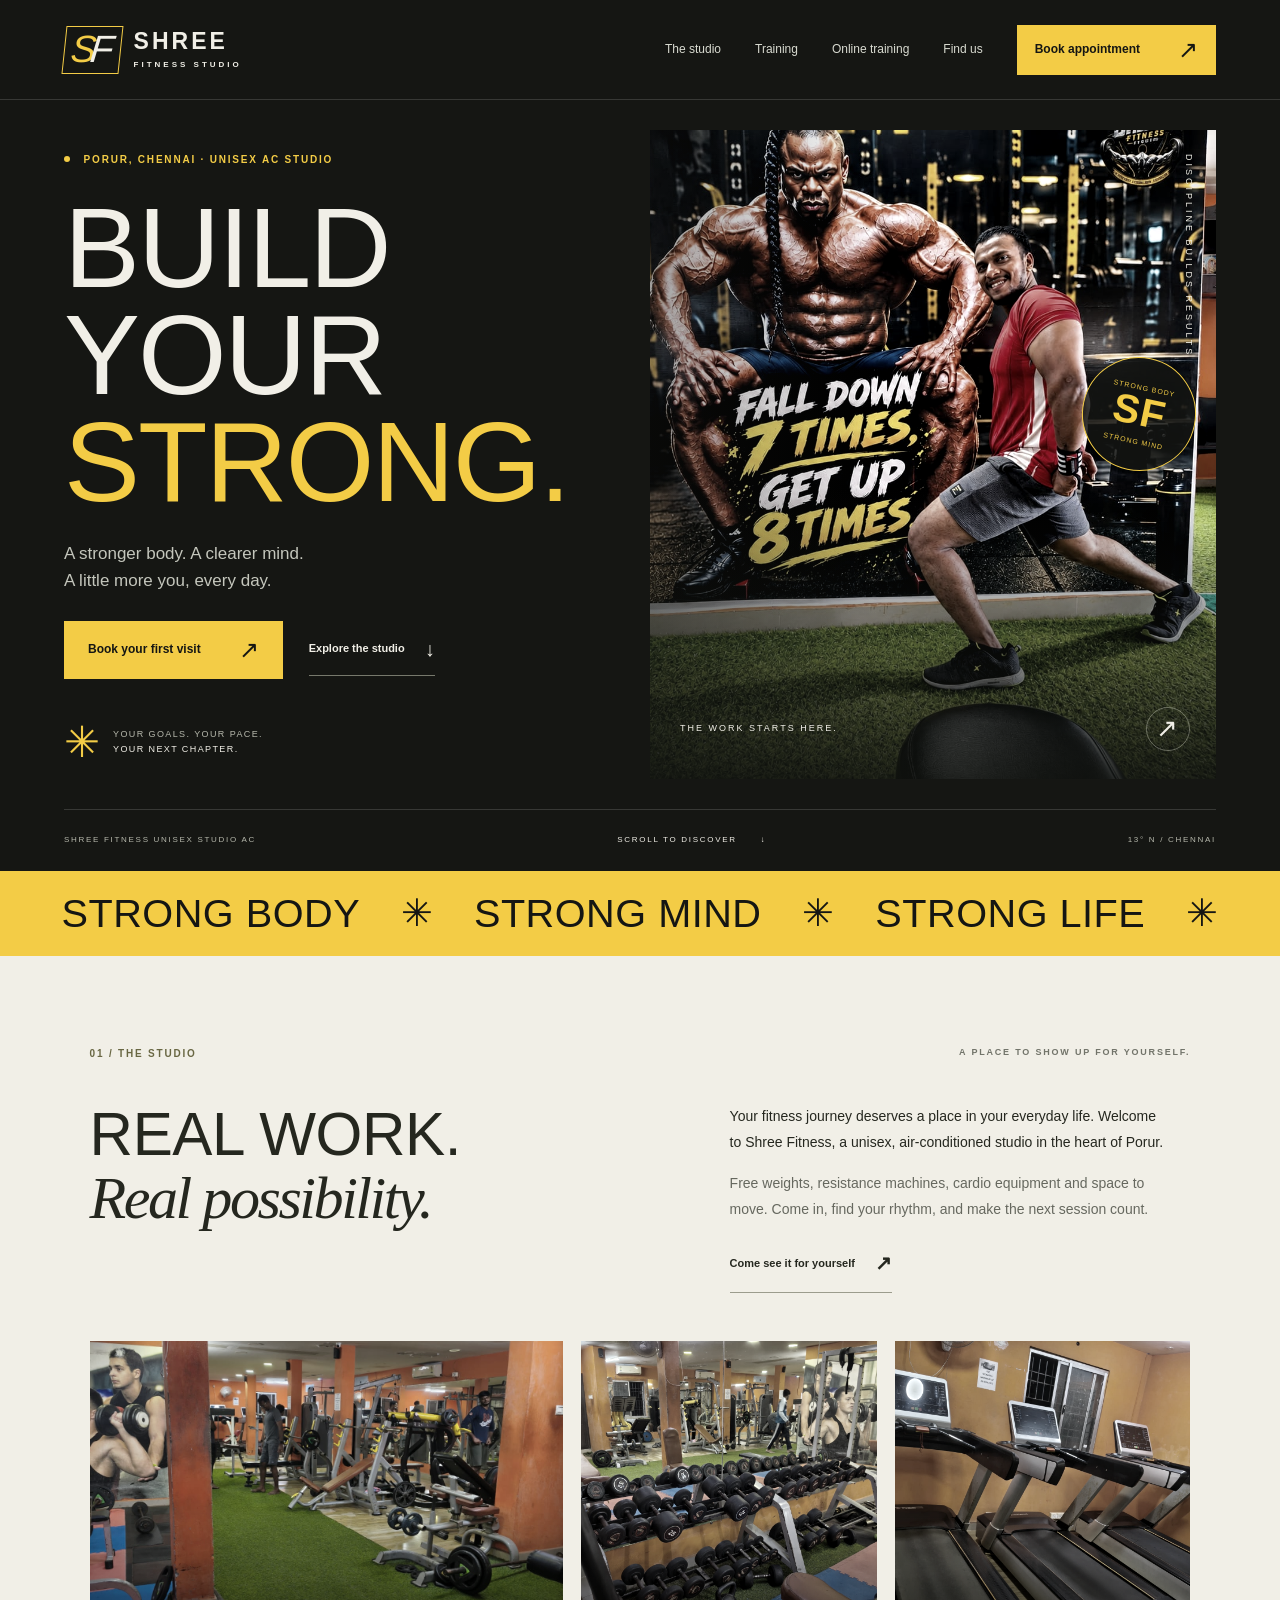
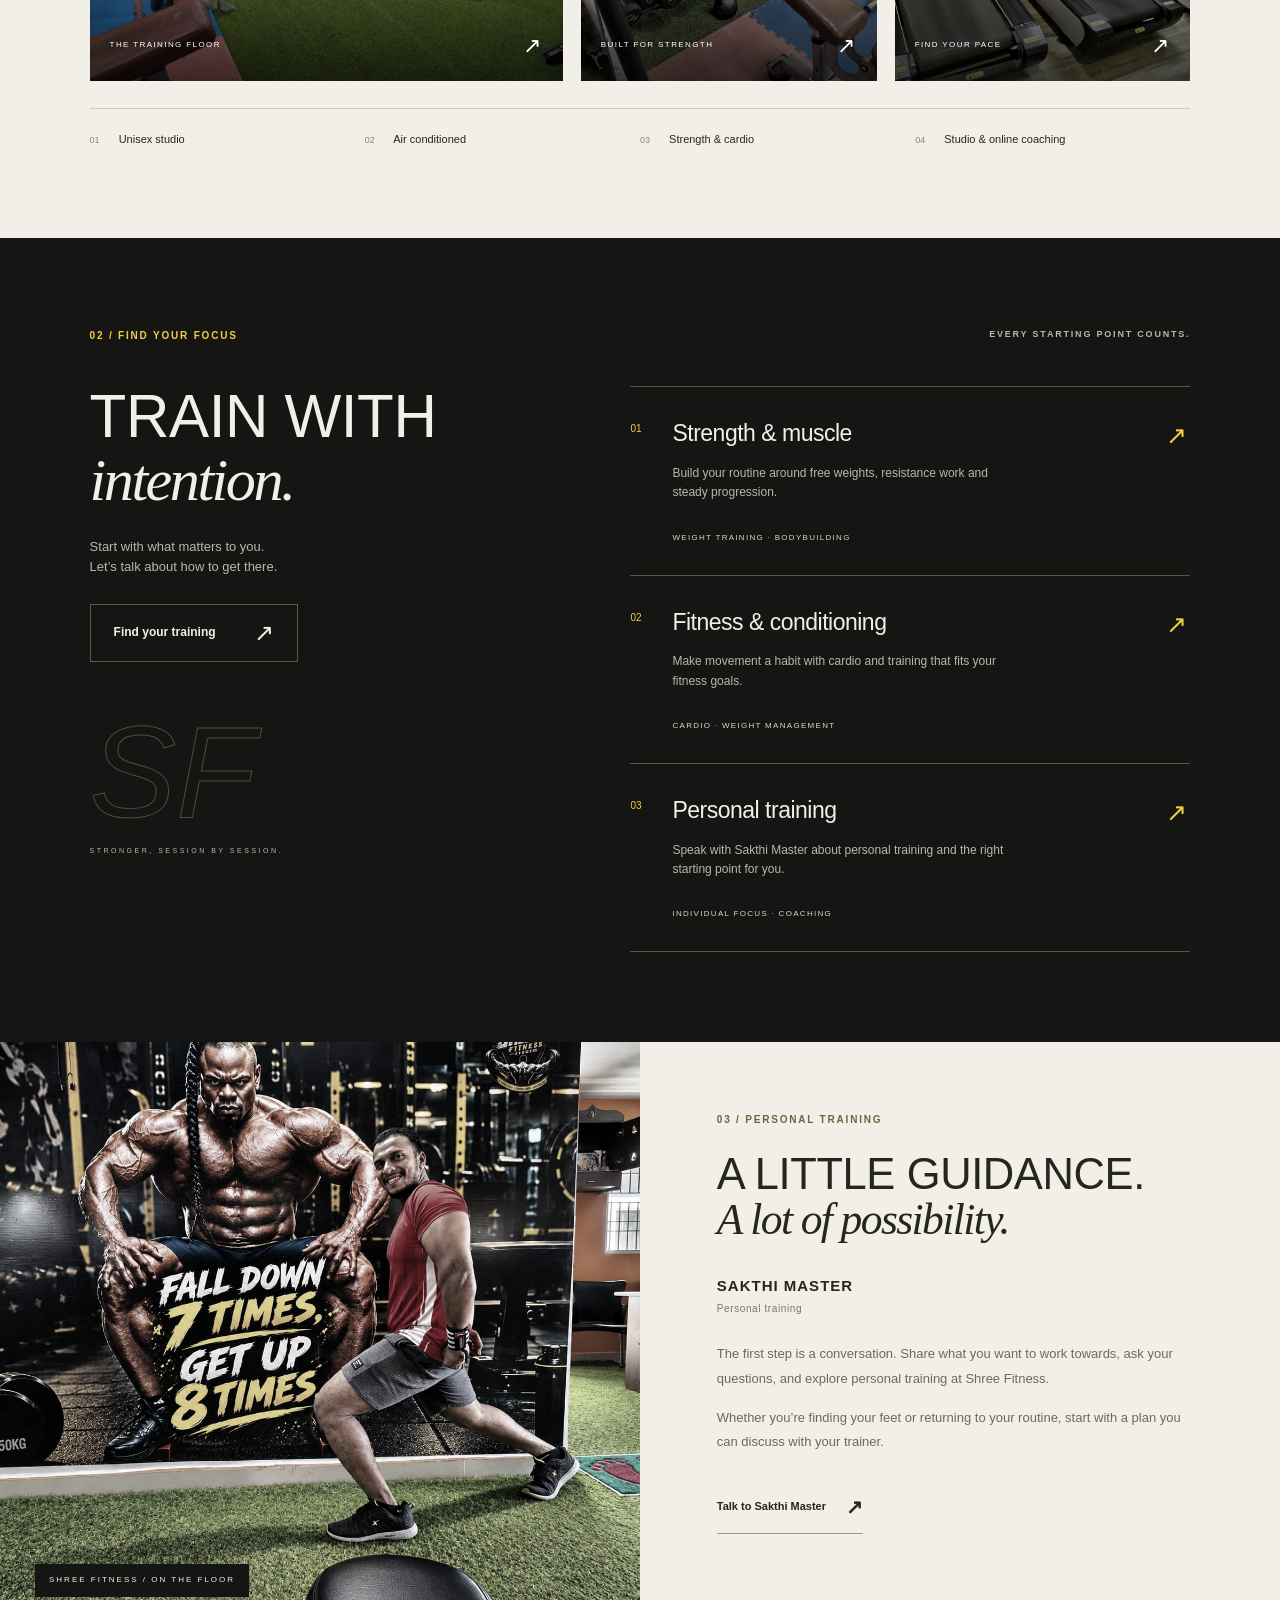
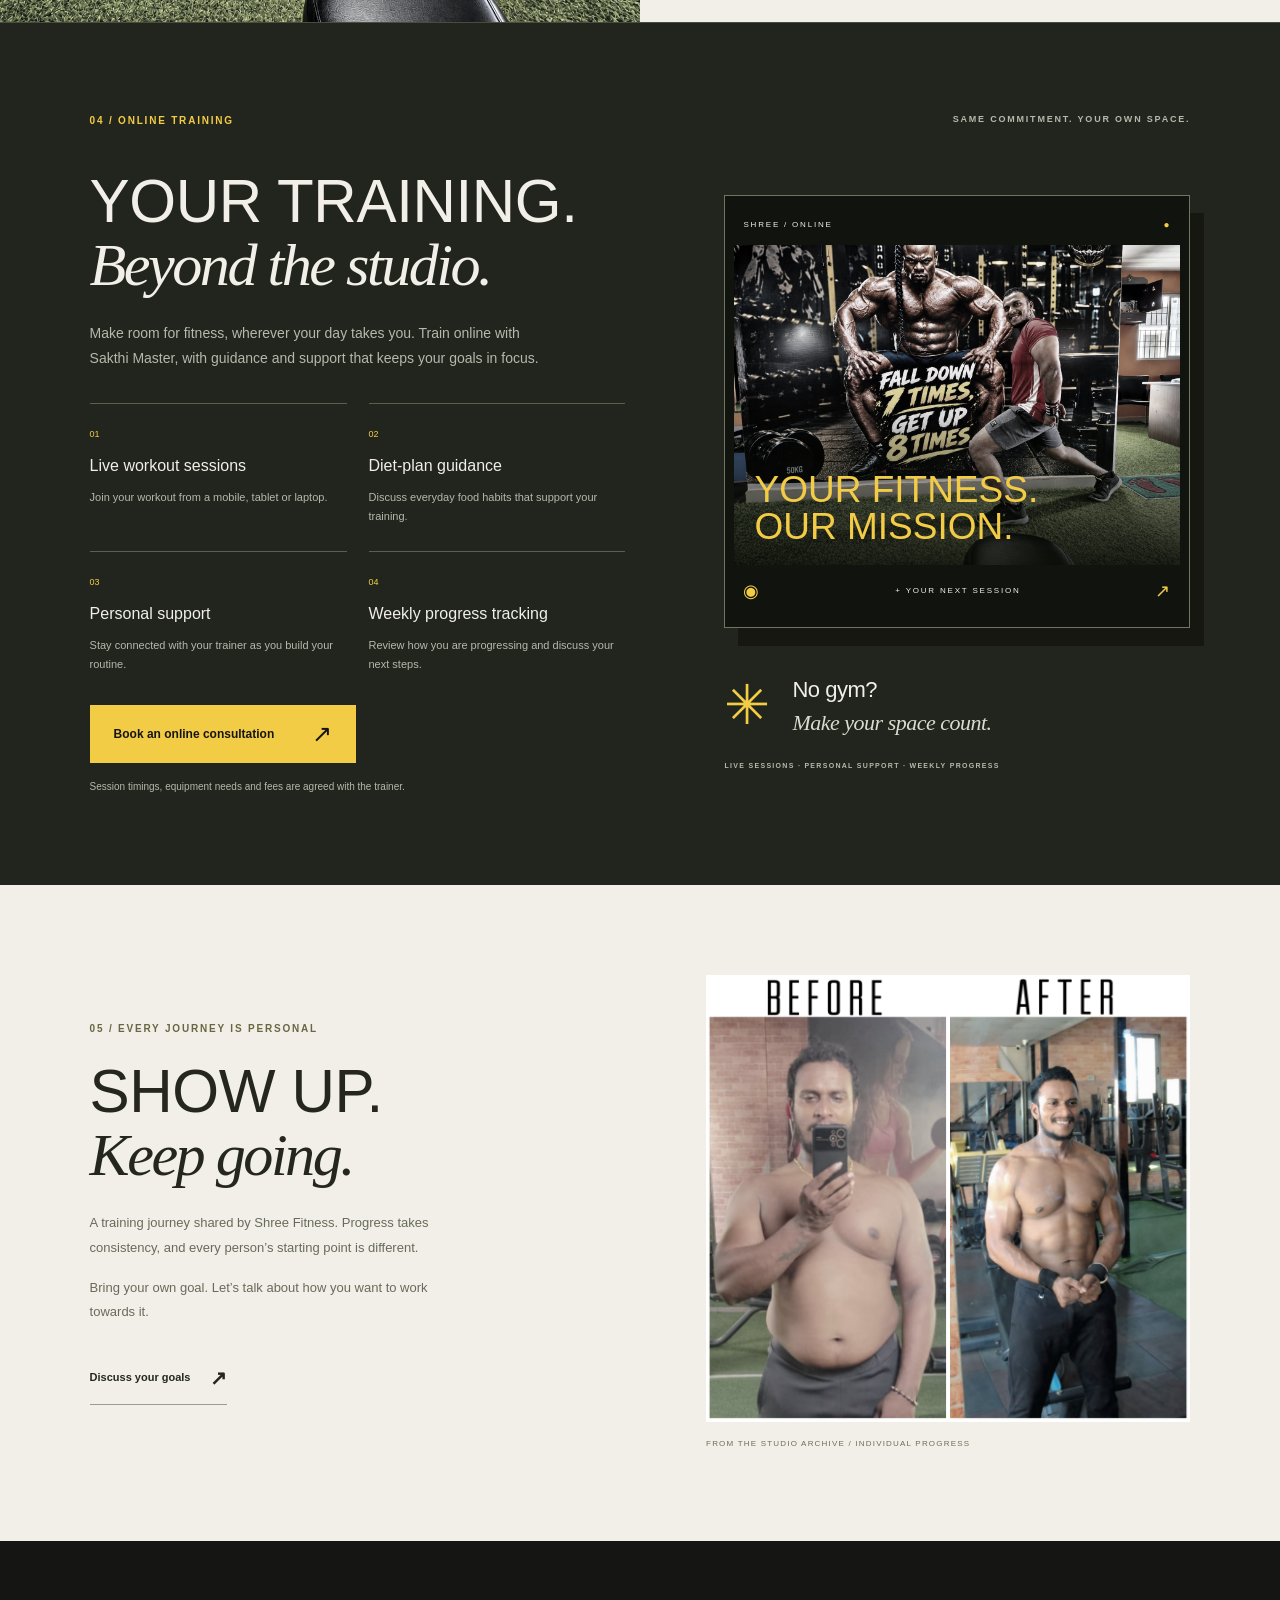
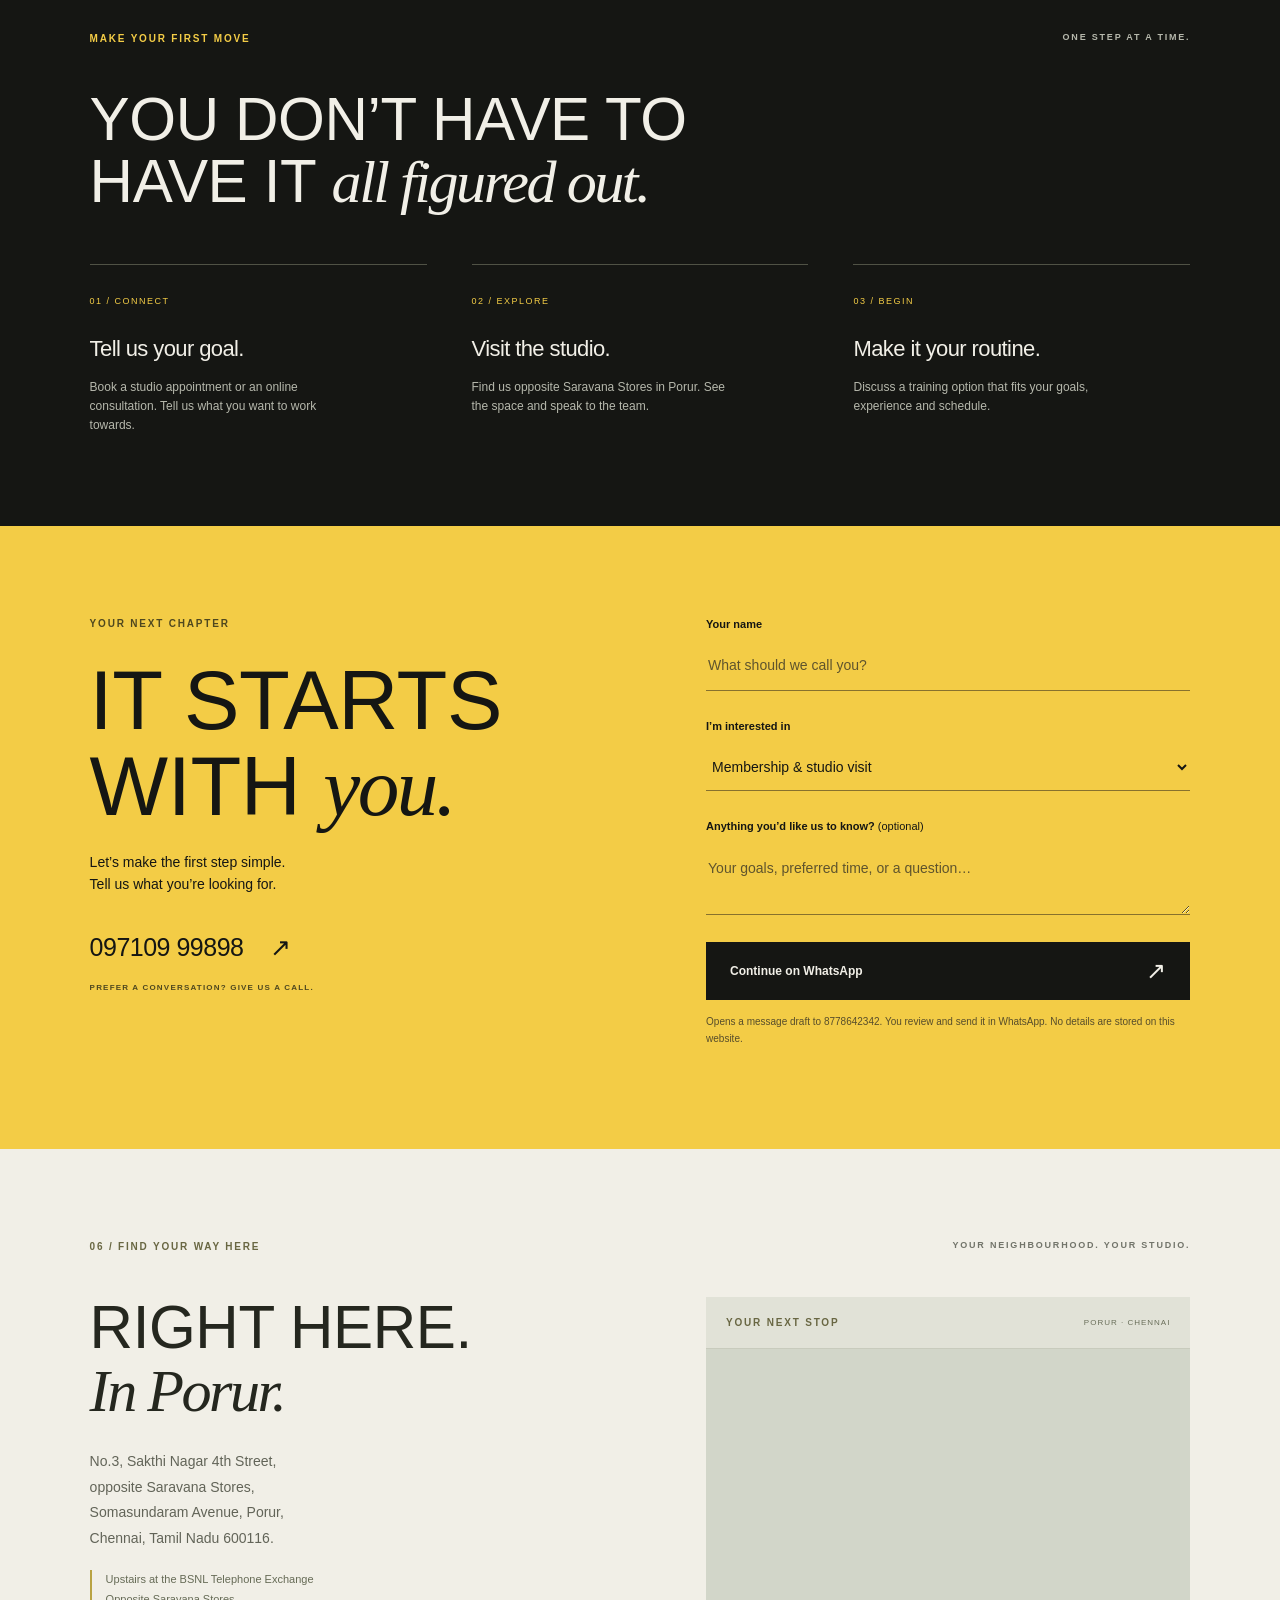
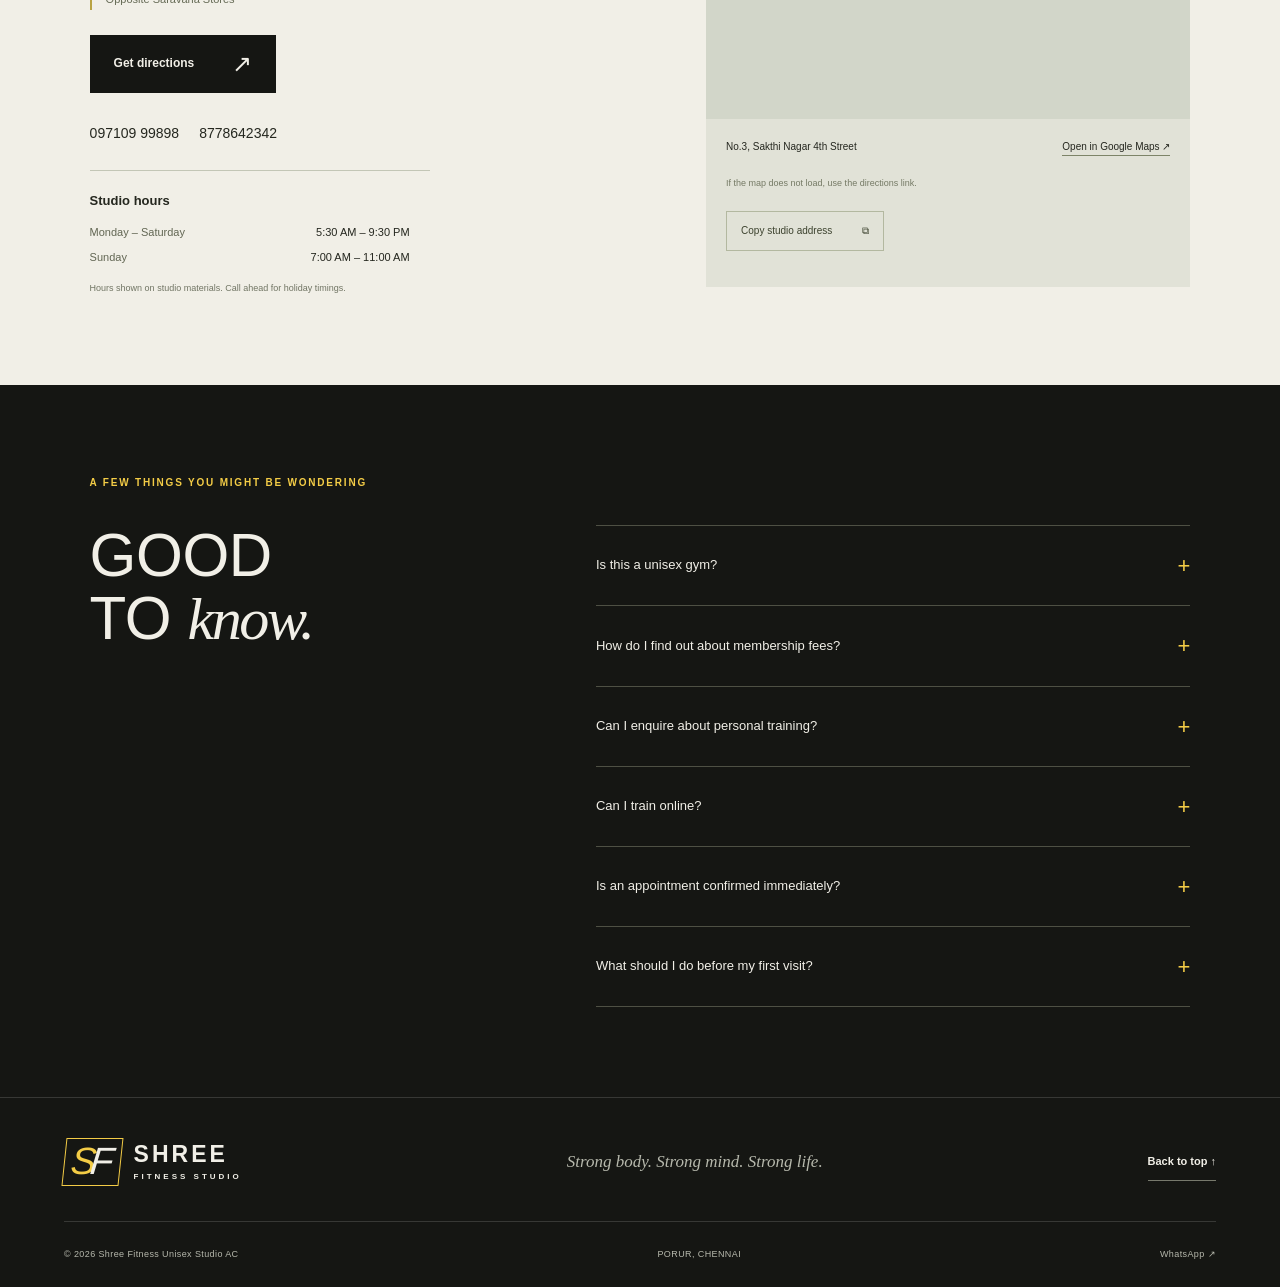
==== commit f35bc086: "Add online training, enhanced gallery, appointments and location map" ====
--- a/index.html
+++ b/index.html
@@ -8,22 +8,23 @@
   <meta name="description" content="Build strength, confidence and consistency at Shree Fitness Unisex Studio AC in Porur, Chennai. Explore the studio and enquire about personal training with Sakthi Master.">
   <meta property="og:title" content="Shree Fitness — Strong body. Strong mind. Strong life.">
   <meta property="og:description" content="Your next chapter starts here. Unisex AC fitness studio and personal training in Porur, Chennai.">
+  <meta property="og:image" content="assets/training.jpeg">
   <meta property="og:type" content="website">
   <link rel="icon" href="assets/favicon.svg" type="image/svg+xml">
-  <link rel="stylesheet" href="styles.css">
+  <link rel="stylesheet" href="styles.css"><link rel="stylesheet" href="enhancements.css">
   <script src="app.js" defer></script>
-  <script type="application/ld+json">{"@context":"https://schema.org","@type":"ExerciseGym","name":"Shree Fitness Unisex Studio AC","telephone":"+919710999898","address":{"@type":"PostalAddress","streetAddress":"No.3, Sakthi Nagar 4th Street, opposite Saravana Stores, Somasundaram Avenue, Porur","addressLocality":"Chennai","addressRegion":"Tamil Nadu","postalCode":"600116","addressCountry":"IN"},"contactPoint":[{"@type":"ContactPoint","telephone":"+918778642342","contactType":"personal training enquiries"}]}</script>
+  <script type="application/ld+json">{"@context":"https://schema.org","@type":"ExerciseGym","name":"Shree Fitness Unisex Studio AC","telephone":"+919710999898","address":{"@type":"PostalAddress","streetAddress":"No.3, Sakthi Nagar 4th Street, opposite Saravana Stores, Somasundaram Avenue, Porur","addressLocality":"Chennai","addressRegion":"Tamil Nadu","postalCode":"600116","addressCountry":"IN"},"contactPoint":[{"@type":"ContactPoint","telephone":"+918778642342","contactType":"personal training enquiries"}],"openingHoursSpecification":[{"@type":"OpeningHoursSpecification","dayOfWeek":["Monday","Tuesday","Wednesday","Thursday","Friday","Saturday"],"opens":"05:30","closes":"21:30"},{"@type":"OpeningHoursSpecification","dayOfWeek":"Sunday","opens":"07:00","closes":"11:00"}],"hasMap":"https://www.google.com/maps/search/?api=1&query=Shree+Fitness+Unisex+Studio+AC+Porur+Chennai"}</script>
 </head>
 <body>
   <a class="skip-link" href="#main">Skip to content</a>
   <header class="site-header">
     <a class="brand" href="#" aria-label="Shree Fitness home"><span class="brand-symbol" aria-hidden="true">S<span>F</span></span><span class="brand-name">SHREE<span>FITNESS STUDIO</span></span></a>
     <button class="menu-toggle" aria-expanded="false" aria-controls="navigation">Menu <span aria-hidden="true">☰</span></button>
-    <nav id="navigation" aria-label="Main navigation"><a href="#studio">The studio</a><a href="#training">Training</a><a href="#coach">Your coach</a><a href="#visit">Find us</a><a class="button button-small" href="booking.html">Book a visit <span aria-hidden="true">↗</span></a></nav>
+    <nav id="navigation" aria-label="Main navigation"><a href="#studio">The studio</a><a href="#training">Training</a><a href="#online">Online training</a><a href="#visit">Find us</a><a class="button button-small" href="booking.html">Book appointment <span aria-hidden="true">↗</span></a></nav>
   </header>
   <main id="main">
     <section class="hero" aria-labelledby="hero-title">
-      <div class="hero-copy"><p class="eyebrow"><span class="status-dot"></span> PORUR, CHENNAI · UNISEX AC STUDIO</p><h1 id="hero-title">BUILD<br>YOUR<br><em>STRONG.</em></h1><p class="hero-intro">A stronger body. A clearer mind.<br>A little more you, every day.</p><div class="hero-actions"><a class="button" href="#enquire">Let’s get started <span aria-hidden="true">↗</span></a><a class="text-link" href="#studio">Explore the studio <span aria-hidden="true">↓</span></a></div><div class="hero-note"><span class="mini-mark" aria-hidden="true">✳</span><p>YOUR GOALS. YOUR PACE.<br><strong>YOUR NEXT CHAPTER.</strong></p></div></div>
+      <div class="hero-copy"><p class="eyebrow"><span class="status-dot"></span> PORUR, CHENNAI · UNISEX AC STUDIO</p><h1 id="hero-title">BUILD<br>YOUR<br><em>STRONG.</em></h1><p class="hero-intro">A stronger body. A clearer mind.<br>A little more you, every day.</p><div class="hero-actions"><a class="button" href="booking.html">Book your first visit <span aria-hidden="true">↗</span></a><a class="text-link" href="#studio">Explore the studio <span aria-hidden="true">↓</span></a></div><div class="hero-note"><span class="mini-mark" aria-hidden="true">✳</span><p>YOUR GOALS. YOUR PACE.<br><strong>YOUR NEXT CHAPTER.</strong></p></div></div>
       <div class="hero-visual"><img src="assets/training.jpeg" alt="Training on the turf at Shree Fitness Studio" width="1448" height="1086" fetchpriority="high"><div class="hero-photo-shade"></div><span class="vertical-label">DISCIPLINE BUILDS RESULTS</span><div class="photo-caption"><span>THE WORK STARTS HERE.</span><span class="circle-arrow" aria-hidden="true">↗</span></div><div class="hero-stamp" aria-hidden="true">STRONG BODY<br><b>SF</b><br>STRONG MIND</div></div>
       <div class="hero-bottom"><span>SHREE FITNESS UNISEX STUDIO AC</span><a href="#studio">SCROLL TO DISCOVER <span aria-hidden="true">↓</span></a><span>13° N / CHENNAI</span></div>
     </section>
@@ -31,8 +32,8 @@
     <section id="studio" class="studio section-light section-pad">
       <div class="section-top"><p class="eyebrow">01 / THE STUDIO</p><span class="micro">A PLACE TO SHOW UP FOR YOURSELF.</span></div>
       <div class="intro-grid"><h2>REAL WORK.<br><span class="serif">Real possibility.</span></h2><div class="intro-text"><p>Your fitness journey deserves a place in your everyday life. Welcome to Shree Fitness, a unisex, air-conditioned studio in the heart of Porur.</p><p>Free weights, resistance machines, cardio equipment and space to move. Come in, find your rhythm, and make the next session count.</p><a class="text-link dark-link" href="#visit">Come see it for yourself <span aria-hidden="true">↗</span></a></div></div>
-      <div class="gallery"><button class="gallery-item gallery-main" data-image="assets/studio.jpeg" data-caption="Inside Shree Fitness — the training floor" aria-label="View the training floor photo"><img src="assets/studio.jpeg" alt="Shree Fitness training floor with turf, weights and resistance machines" loading="lazy" width="1200" height="1600"><span>THE TRAINING FLOOR <b aria-hidden="true">↗</b></span></button><button class="gallery-item" data-image="assets/strength.jpeg" data-caption="Strength equipment at the studio" aria-label="View strength equipment photo"><img src="assets/strength.jpeg" alt="Yellow plate-loaded leg press at Shree Fitness" loading="lazy" width="1200" height="1600"><span>BUILT FOR STRENGTH <b aria-hidden="true">↗</b></span></button><button class="gallery-item" data-image="assets/cardio.jpeg" data-caption="Cardio equipment at Shree Fitness" aria-label="View cardio equipment photo"><img src="assets/cardio.jpeg" alt="Exercise bikes in the studio cardio area" loading="lazy" width="1600" height="1200"><span>FIND YOUR PACE <b aria-hidden="true">↗</b></span></button></div>
-      <div class="studio-features"><span><b>01</b> Unisex studio</span><span><b>02</b> Air conditioned</span><span><b>03</b> Strength & cardio</span><span><b>04</b> Personal training</span></div>
+      <div class="gallery"><button class="gallery-item gallery-main" data-image="assets/studio.jpeg" data-caption="Inside Shree Fitness — the training floor" aria-label="View the training floor photo"><img src="assets/studio.jpeg" alt="Shree Fitness training floor with turf, weights and resistance machines" loading="lazy" width="1200" height="1600"><span>THE TRAINING FLOOR <b aria-hidden="true">↗</b></span></button><button class="gallery-item" data-image="assets/strength.jpeg" data-caption="Free weights — the dumbbell rack at Shree Fitness" aria-label="View strength equipment photo"><img src="assets/strength.jpeg" alt="Free-weight dumbbell rack and benches at Shree Fitness" loading="lazy" width="1600" height="1200"><span>BUILT FOR STRENGTH <b aria-hidden="true">↗</b></span></button><button class="gallery-item" data-image="assets/cardio.jpeg" data-caption="Find your pace — treadmills at Shree Fitness" aria-label="View cardio equipment photo"><img src="assets/cardio.jpeg" alt="Treadmills in the Shree Fitness cardio area" loading="lazy" width="1600" height="1200"><span>FIND YOUR PACE <b aria-hidden="true">↗</b></span></button></div>
+      <div class="studio-features"><span><b>01</b> Unisex studio</span><span><b>02</b> Air conditioned</span><span><b>03</b> Strength & cardio</span><span><b>04</b> Studio & online coaching</span></div>
     </section>
     <section id="training" class="training section-pad">
       <div class="section-top"><p class="eyebrow">02 / FIND YOUR FOCUS</p><span class="micro">EVERY STARTING POINT COUNTS.</span></div>
@@ -42,13 +43,19 @@
       <a href="#enquire" class="training-row" data-goal="Personal training"><span class="row-number">03</span><div><h3>Personal training</h3><p>Speak with Sakthi Master about personal training and the right starting point for you.</p><span class="training-tag">INDIVIDUAL FOCUS · COACHING</span></div><span class="row-arrow" aria-hidden="true">↗</span></a></div></div>
     </section>
     <section id="coach" class="coach section-light"><div class="coach-photo"><img src="assets/training.jpeg" alt="A training session on the studio turf" loading="lazy" width="1448" height="1086"><span class="image-label">SHREE FITNESS / ON THE FLOOR</span></div><div class="coach-copy"><p class="eyebrow">03 / PERSONAL TRAINING</p><h2>A LITTLE GUIDANCE.<br><span class="serif">A lot of possibility.</span></h2><p class="coach-name">SAKTHI MASTER <span>Personal training</span></p><p>The first step is a conversation. Share what you want to work towards, ask your questions, and explore personal training at Shree Fitness.</p><p>Whether you’re finding your feet or returning to your routine, start with a plan you can discuss with your trainer.</p><a class="text-link dark-link" href="tel:+918778642342">Talk to Sakthi Master <span aria-hidden="true">↗</span></a></div></section>
-    <section class="first-visit section-pad"><div class="section-top"><p class="eyebrow">MAKE YOUR FIRST MOVE</p><span class="micro">ONE STEP AT A TIME.</span></div><h2>YOU DON’T HAVE TO<br>HAVE IT <span class="serif">all figured out.</span></h2><div class="steps"><article><span>01 / CONNECT</span><h3>Tell us your goal.</h3><p>Call or send an enquiry. Ask about memberships, personal training and current timings.</p></article><article><span>02 / EXPLORE</span><h3>Visit the studio.</h3><p>Find us opposite Saravana Stores in Porur. See the space and speak to the team.</p></article><article><span>03 / BEGIN</span><h3>Make it your routine.</h3><p>Discuss a training option that fits your goals, experience and schedule.</p></article></div></section>
-    <section id="enquire" class="enquire section-pad"><div class="enquire-copy"><p class="eyebrow">YOUR NEXT CHAPTER</p><h2>IT STARTS<br>WITH <span class="serif">you.</span></h2><p>Let’s make the first step simple.<br>Tell us what you’re looking for.</p><a href="tel:+919710999898" class="enquire-phone">097109 99898 <span aria-hidden="true">↗</span></a><span class="micro">PREFER A CONVERSATION? GIVE US A CALL.</span></div><form id="enquiry-form"><label for="name">Your name</label><input id="name" name="name" autocomplete="given-name" placeholder="What should we call you?" maxlength="80" required><label for="goal">I’m interested in</label><select id="goal" name="goal"><option>Membership & studio visit</option><option>Strength & muscle</option><option>Fitness & weight management</option><option>Personal training</option></select><label for="message">Anything you’d like us to know? <span>(optional)</span></label><textarea id="message" name="message" rows="2" maxlength="600" placeholder="Your goals, preferred time, or a question…"></textarea><button class="button button-black" type="submit">Continue on WhatsApp <span aria-hidden="true">↗</span></button><p class="form-note">Opens a message draft to 8778642342. You review and send it in WhatsApp. No details are stored on this website.</p><p id="form-status" role="status"></p><noscript><p>To enquire, <a href="https://wa.me/918778642342">open WhatsApp</a> or call either number below.</p></noscript></form></section>
-    <section id="visit" class="visit section-pad section-light"><div class="section-top"><p class="eyebrow">04 / FIND YOUR WAY HERE</p><span class="micro">YOUR NEIGHBOURHOOD. YOUR STUDIO.</span></div><div class="visit-grid"><div><h2>RIGHT HERE.<br><span class="serif">In Porur.</span></h2><address>No.3, Sakthi Nagar 4th Street,<br>opposite Saravana Stores,<br>Somasundaram Avenue, Porur,<br>Chennai, Tamil Nadu 600116.</address><a class="button button-dark" href="https://www.google.com/maps/search/?api=1&query=Shree%20Fitness%20Unisex%20Studio%20AC%20No.3%20Sakthi%20Nagar%204th%20Street%20Porur%20Chennai%20600116" target="_blank" rel="noopener noreferrer">Get directions <span aria-hidden="true">↗</span></a><div class="visit-contact"><a href="tel:+919710999898">097109 99898</a><a href="tel:+918778642342">8778642342</a><p>Call to confirm current opening hours and arrange your visit.</p></div></div><div class="visit-detail"><span class="location-mark" aria-hidden="true">↗</span><p class="eyebrow">SHREE FITNESS</p><h3>A STRONGER<br>EVERYDAY<br><span>STARTS LOCAL.</span></h3><div class="location-bottom"><span>PORUR<br>CHENNAI · 600116</span><span class="location-pin" aria-hidden="true">✳</span></div></div></div></section>
-    <section class="faq section-pad"><p class="eyebrow">A FEW THINGS YOU MIGHT BE WONDERING</p><div class="faq-grid"><h2>GOOD<br>TO <span class="serif">know.</span></h2><div><details><summary>Is this a unisex gym?<span aria-hidden="true">+</span></summary><p>Yes. Shree Fitness is a unisex, air-conditioned fitness studio in Porur, Chennai.</p></details><details><summary>How do I find out about membership fees?<span aria-hidden="true">+</span></summary><p>Call 097109 99898 or 8778642342, or use the enquiry form above. The team can share current membership options and fees.</p></details><details><summary>Can I enquire about personal training?<span aria-hidden="true">+</span></summary><p>Yes. Contact Sakthi Master on 8778642342 to discuss your goals, availability and personal training fees.</p></details><details><summary>What should I do before my first visit?<span aria-hidden="true">+</span></summary><p>Call to confirm opening hours and a convenient time to visit. Wear comfortable clothes if you plan to discuss training on the gym floor.</p></details></div></div></section>
+    <section id="online" class="online section-pad" aria-labelledby="online-title">
+      <div class="section-top"><p class="eyebrow">04 / ONLINE TRAINING</p><span class="micro">SAME COMMITMENT. YOUR OWN SPACE.</span></div>
+      <div class="online-grid"><div class="online-copy"><h2 id="online-title">YOUR TRAINING.<br><span class="serif">Beyond the studio.</span></h2><p>Make room for fitness, wherever your day takes you. Train online with Sakthi Master, with guidance and support that keeps your goals in focus.</p><div class="online-features"><div><span>01</span><h3>Live workout sessions</h3><p>Join your workout from a mobile, tablet or laptop.</p></div><div><span>02</span><h3>Diet-plan guidance</h3><p>Discuss everyday food habits that support your training.</p></div><div><span>03</span><h3>Personal support</h3><p>Stay connected with your trainer as you build your routine.</p></div><div><span>04</span><h3>Weekly progress tracking</h3><p>Review how you are progressing and discuss your next steps.</p></div></div><a class="button" href="booking.html?service=online">Book an online consultation <span aria-hidden="true">↗</span></a><p class="online-note">Session timings, equipment needs and fees are agreed with the trainer.</p></div>
+      <div class="online-visual"><div class="device-frame"><div class="device-bar"><span>SHREE / ONLINE</span><span class="device-dot">●</span></div><div class="device-image"><img src="assets/training.jpeg" alt="Training at Shree Fitness, illustrated inside an online coaching screen" loading="lazy" width="1448" height="1086"><span>YOUR FITNESS.<br>OUR MISSION.</span></div><div class="device-controls" aria-hidden="true"><span>◉</span><span>+ YOUR NEXT SESSION</span><span>↗</span></div></div><div class="online-quote"><span aria-hidden="true">✳</span><p>No gym?<br><em>Make your space count.</em></p></div><p class="micro">LIVE SESSIONS · PERSONAL SUPPORT · WEEKLY PROGRESS</p></div></div>
+    </section>
+    <section class="progress-section section-light section-pad" aria-labelledby="progress-title"><div class="progress-copy"><p class="eyebrow">05 / EVERY JOURNEY IS PERSONAL</p><h2 id="progress-title">SHOW UP.<br><span class="serif">Keep going.</span></h2><p>A training journey shared by Shree Fitness. Progress takes consistency, and every person’s starting point is different.</p><p>Bring your own goal. Let’s talk about how you want to work towards it.</p><a class="text-link dark-link" href="booking.html?service=personal">Discuss your goals <span aria-hidden="true">↗</span></a></div><figure class="progress-photo"><button type="button" data-image="assets/progress.jpeg" data-caption="A before-and-after training photograph supplied by Shree Fitness. Individual experiences vary." aria-label="View the studio’s training journey photograph"><img src="assets/progress.jpeg" alt="Before-and-after training photograph supplied by Shree Fitness Studio" loading="lazy" width="1664" height="1534"></button><figcaption>FROM THE STUDIO ARCHIVE / INDIVIDUAL PROGRESS</figcaption></figure></section>
+    <section class="first-visit section-pad"><div class="section-top"><p class="eyebrow">MAKE YOUR FIRST MOVE</p><span class="micro">ONE STEP AT A TIME.</span></div><h2>YOU DON’T HAVE TO<br>HAVE IT <span class="serif">all figured out.</span></h2><div class="steps"><article><span>01 / CONNECT</span><h3>Tell us your goal.</h3><p>Book a studio appointment or an online consultation. Tell us what you want to work towards.</p></article><article><span>02 / EXPLORE</span><h3>Visit the studio.</h3><p>Find us opposite Saravana Stores in Porur. See the space and speak to the team.</p></article><article><span>03 / BEGIN</span><h3>Make it your routine.</h3><p>Discuss a training option that fits your goals, experience and schedule.</p></article></div></section>
+    <section id="enquire" class="enquire section-pad"><div class="enquire-copy"><p class="eyebrow">YOUR NEXT CHAPTER</p><h2>IT STARTS<br>WITH <span class="serif">you.</span></h2><p>Let’s make the first step simple.<br>Tell us what you’re looking for.</p><a href="tel:+919710999898" class="enquire-phone">097109 99898 <span aria-hidden="true">↗</span></a><span class="micro">PREFER A CONVERSATION? GIVE US A CALL.</span></div><form id="enquiry-form"><label for="name">Your name</label><input id="name" name="name" autocomplete="given-name" placeholder="What should we call you?" maxlength="80" required><label for="goal">I’m interested in</label><select id="goal" name="goal"><option>Membership & studio visit</option><option>Strength & muscle</option><option>Fitness & weight management</option><option>Personal training</option><option>Online training</option></select><label for="message">Anything you’d like us to know? <span>(optional)</span></label><textarea id="message" name="message" rows="2" maxlength="600" placeholder="Your goals, preferred time, or a question…"></textarea><button class="button button-black" type="submit">Continue on WhatsApp <span aria-hidden="true">↗</span></button><p class="form-note">Opens a message draft to 8778642342. You review and send it in WhatsApp. No details are stored on this website.</p><p id="form-status" role="status"></p><noscript><p>To enquire, <a href="https://wa.me/918778642342">open WhatsApp</a> or call either number below.</p></noscript></form></section>
+    <section id="visit" class="visit section-pad section-light"><div class="section-top"><p class="eyebrow">06 / FIND YOUR WAY HERE</p><span class="micro">YOUR NEIGHBOURHOOD. YOUR STUDIO.</span></div><div class="visit-grid"><div><h2>RIGHT HERE.<br><span class="serif">In Porur.</span></h2><address>No.3, Sakthi Nagar 4th Street,<br>opposite Saravana Stores,<br>Somasundaram Avenue, Porur,<br>Chennai, Tamil Nadu 600116.</address><p class="landmark">Upstairs at the BSNL Telephone Exchange<br>Opposite Saravana Stores</p><a class="button button-dark" href="https://www.google.com/maps/search/?api=1&query=Shree%20Fitness%20Unisex%20Studio%20AC%20No.3%20Sakthi%20Nagar%204th%20Street%20Porur%20Chennai%20600116" target="_blank" rel="noopener noreferrer">Get directions <span aria-hidden="true">↗</span></a><div class="visit-contact"><a href="tel:+919710999898">097109 99898</a><a href="tel:+918778642342">8778642342</a><div class="opening-hours"><h3>Studio hours</h3><p><span>Monday – Saturday</span><strong>5:30 AM – 9:30 PM</strong></p><p><span>Sunday</span><strong>7:00 AM – 11:00 AM</strong></p><small>Hours shown on studio materials. Call ahead for holiday timings.</small></div></div></div><div class="map-panel"><div class="map-heading"><span class="eyebrow">YOUR NEXT STOP</span><span>PORUR · CHENNAI</span></div><iframe title="Google map for Shree Fitness Studio, Porur" src="https://maps.google.com/maps?q=Shree%20Fitness%20Unisex%20Studio%20AC%20No.3%20Sakthi%20Nagar%204th%20Street%20Porur%20Chennai%20600116&amp;z=16&amp;output=embed" loading="lazy" referrerpolicy="no-referrer-when-downgrade" allowfullscreen></iframe><div class="map-footer"><span>No.3, Sakthi Nagar 4th Street</span><a href="https://www.google.com/maps/search/?api=1&amp;query=Shree%20Fitness%20Unisex%20Studio%20AC%20Porur%20Chennai" target="_blank" rel="noopener noreferrer">Open in Google Maps ↗</a></div><p class="map-help">If the map does not load, use the directions link.</p><button class="copy-address" type="button" id="copy-address">Copy studio address <span aria-hidden="true">⧉</span></button><p id="address-status" role="status"></p></div></div></section>
+    <section class="faq section-pad"><p class="eyebrow">A FEW THINGS YOU MIGHT BE WONDERING</p><div class="faq-grid"><h2>GOOD<br>TO <span class="serif">know.</span></h2><div><details><summary>Is this a unisex gym?<span aria-hidden="true">+</span></summary><p>Yes. Shree Fitness is a unisex, air-conditioned fitness studio in Porur, Chennai.</p></details><details><summary>How do I find out about membership fees?<span aria-hidden="true">+</span></summary><p>Call 097109 99898 or 8778642342, or use the enquiry form above. The team can share current membership options and fees.</p></details><details><summary>Can I enquire about personal training?<span aria-hidden="true">+</span></summary><p>Yes. Contact Sakthi Master on 8778642342 to discuss your goals, availability and personal training fees.</p></details><details><summary>Can I train online?<span aria-hidden="true">+</span></summary><p>Yes. Online training includes live workout sessions, diet-plan guidance, personal support and weekly progress tracking. <a href="booking.html?service=online">Request an online consultation</a> to agree timings, equipment and fees with the trainer.</p></details><details><summary>Is an appointment confirmed immediately?<span aria-hidden="true">+</span></summary><p>No. The appointment form prepares a WhatsApp request. Send it to the studio and wait for the team to confirm your date and time. No payment is taken on this website.</p></details><details><summary>What should I do before my first visit?<span aria-hidden="true">+</span></summary><p>Book a preferred appointment time and wait for the studio to confirm. Find us upstairs at the BSNL Telephone Exchange, opposite Saravana Stores. Wear comfortable clothes if you plan to discuss training on the gym floor.</p></details></div></div></section>
   </main>
   <footer><div class="footer-top"><a class="brand" href="#"><span class="brand-symbol" aria-hidden="true">S<span>F</span></span><span class="brand-name">SHREE<span>FITNESS STUDIO</span></span></a><p>Strong body. Strong mind. Strong life.</p><a class="text-link" href="#">Back to top ↑</a></div><div class="footer-bottom"><span>© <span id="year">2026</span> Shree Fitness Unisex Studio AC</span><span>PORUR, CHENNAI</span><a href="https://wa.me/918778642342" target="_blank" rel="noopener noreferrer">WhatsApp ↗</a></div></footer>
-  <div class="mobile-contact"><a href="tel:+919710999898">Call the studio</a><a href="#enquire">Start your journey ↗</a></div>
+  <div class="mobile-contact"><a href="tel:+919710999898">Call the studio</a><a href="booking.html">Book appointment ↗</a></div>
   <dialog id="photo-dialog" aria-label="Studio photo viewer"><button class="dialog-close" aria-label="Close photo viewer">Close ×</button><img id="dialog-image" alt=""><p id="dialog-caption"></p></dialog>
 </body>
 </html>
--- a/enhancements.css
+++ b/enhancements.css
@@ -0,0 +1,59 @@
+/* Studio-specific imagery, online training and appointment details. */
+.skip-link{top:12px;width:1px;height:1px;overflow:hidden;clip-path:inset(50%);white-space:nowrap}
+.skip-link:focus{width:auto;height:auto;overflow:visible;clip-path:none}
+@media(max-width:760px){.hero h1{font-size:clamp(58px,17.5vw,100px);letter-spacing:-1.5px}}
+.gallery-item:nth-child(2)>img{object-position:57% 52%;filter:saturate(.35) contrast(1.08)}
+.gallery-item:nth-child(3)>img{object-position:42% 55%;filter:saturate(.35) contrast(1.08)}
+.online{background:#22251d;border-top:1px solid #4a4d3e}
+.online-grid{display:grid;grid-template-columns:1.15fr 1fr;gap:9%;align-items:center}
+.online-copy>p:not(.online-note){font-size:14px;color:var(--muted);line-height:1.8;margin:25px 0;max-width:460px}
+.online-features{display:grid;grid-template-columns:1fr 1fr;gap:26px 22px;margin:32px 0}
+.online-features>div{border-top:1px solid #5b5f4e;padding-top:16px}
+.online-features span{font-size:9px;color:var(--yellow)}
+.online-features h3{font-weight:400;font-size:16px;margin:9px 0}
+.online-features p{font-size:11px;line-height:1.7;color:var(--muted)}
+.online-note{font-size:10px;color:var(--muted);margin-top:16px;max-width:360px}
+.online-visual{position:relative}
+.device-frame{border:1px solid #71745f;background:#11130f;padding:9px;box-shadow:14px 18px 0 #151710}
+.device-bar,.device-controls{display:flex;align-items:center;justify-content:space-between;padding:12px 9px;font-size:8px;letter-spacing:1.8px}
+.device-dot{color:var(--yellow);font-size:10px}
+.device-image{height:320px;position:relative;overflow:hidden}
+.device-image img{width:100%;height:100%;object-position:73% center;filter:saturate(.25)}
+.device-image:after{content:'';position:absolute;inset:50% 0 0;background:linear-gradient(transparent,#080b05d9)}
+.device-image>span{position:absolute;left:20px;bottom:20px;z-index:1;font-family:var(--display);font-size:37px;line-height:1;color:var(--yellow)}
+.device-controls>span:first-child,.device-controls>span:last-child{font-size:18px;color:var(--yellow)}
+.online-quote{display:flex;align-items:center;gap:22px;margin:45px 0 22px}
+.online-quote>span{font-size:55px;line-height:1;color:var(--yellow)}
+.online-quote p{font-size:22px;line-height:1.5;letter-spacing:-.5px}
+.online-quote em{font-family:Georgia,serif;color:#dadccf}
+.online-visual>.micro{font-size:7px;letter-spacing:1.3px}
+.progress-section{display:grid;grid-template-columns:1fr 1fr;gap:12%;align-items:center}
+.progress-copy h2{margin:25px 0}
+.progress-copy>p:not(.eyebrow){font-size:13px;color:#686b5c;line-height:1.9;margin:15px 0;max-width:350px}
+.progress-photo{margin:0}
+.progress-photo button{display:block;padding:0;border:0;background:none;width:100%}
+.progress-photo img{width:100%;height:auto;filter:saturate(.6)}
+.progress-photo figcaption{font-size:8px;color:#6c6f5b;letter-spacing:1.2px;margin-top:16px}
+.landmark{font-size:11px;line-height:1.8;border-left:2px solid #b9a343;padding-left:14px;margin:-8px 0 25px;color:#666b56}
+.opening-hours{margin-top:25px;max-width:340px;border-top:1px solid #c3c6b6;padding-top:20px}
+.opening-hours h3{font-size:13px;font-weight:700;margin-bottom:12px}
+.visit-contact .opening-hours p{display:flex;justify-content:space-between;gap:15px;font-size:11px;color:#626653;margin:8px 0}
+.opening-hours strong{font-weight:500;color:var(--ink)}
+.opening-hours small{display:block;color:#717564;font-size:9px;margin-top:14px}
+.map-panel{min-width:0;background:#e1e2d7;align-self:start}
+.map-heading{display:flex;justify-content:space-between;align-items:center;padding:18px 20px;border-bottom:1px solid #c8cbbd}
+.map-heading>span:last-child{font-size:8px;letter-spacing:1px;color:#6a6f5a}
+.map-panel iframe{display:block;width:100%;height:370px;border:0;background:#d2d6c9}
+.map-footer{display:flex;flex-wrap:wrap;justify-content:space-between;gap:12px;font-size:10px;line-height:1.6;padding:20px}
+.map-footer a{border-bottom:1px solid #7d8468}
+.map-help{font-size:9px;padding:0 20px;color:#757a65}
+.copy-address{display:flex;gap:30px;justify-content:space-between;align-items:center;background:transparent;border:1px solid #b3b8a0;color:#3c422e;font-size:10px;padding:11px 14px;margin:20px}
+#address-status{padding:0 20px 16px;font-size:10px;overflow-wrap:anywhere}
+.appointment-location{background:#e5e6d9;color:#626a4d;font-size:9px;letter-spacing:1px;padding:13px 15px;margin:-8px 0 28px;line-height:1.8}
+.booking-landmark{font-size:10px;color:var(--muted);margin:15px 0}
+.booking-address .booking-map-link{display:block;width:max-content;margin:14px 0 24px}
+.booking-review dl>div{grid-template-columns:110px 1fr}
+.booking-panel #online-equipment-group select{font-size:13px;border-color:#a7aa96;max-width:100%}
+.faq details a{text-decoration:underline;text-underline-offset:3px}
+@media(min-width:761px) and (max-width:1050px){nav{gap:16px}nav>a:not(.button){font-size:10px}.button-small{font-size:10px}.online-grid{gap:6%}.online-copy h2{font-size:44px}.device-image{height:290px}.progress-section{gap:7%}.map-panel iframe{height:330px}}
+@media(max-width:760px){.online-grid{grid-template-columns:1fr;gap:40px}.online-copy h2{font-size:43px}.online-features{gap:22px 18px}.online-features h3{font-size:15px}.online-visual{padding-right:14px}.device-image{height:310px}.online-quote{margin-top:40px}.online-quote p{font-size:20px}.progress-section{grid-template-columns:1fr;gap:30px}.progress-copy>p:not(.eyebrow){max-width:100%}.map-panel iframe{height:330px}.map-heading{padding:16px}.map-heading>span:last-child{font-size:7px}.map-footer{padding:16px}.booking-review dl>div{grid-template-columns:95px 1fr}.gallery-item:nth-child(2)>img{object-position:54% 48%}.gallery-item:nth-child(3)>img{object-position:48% 50%}}
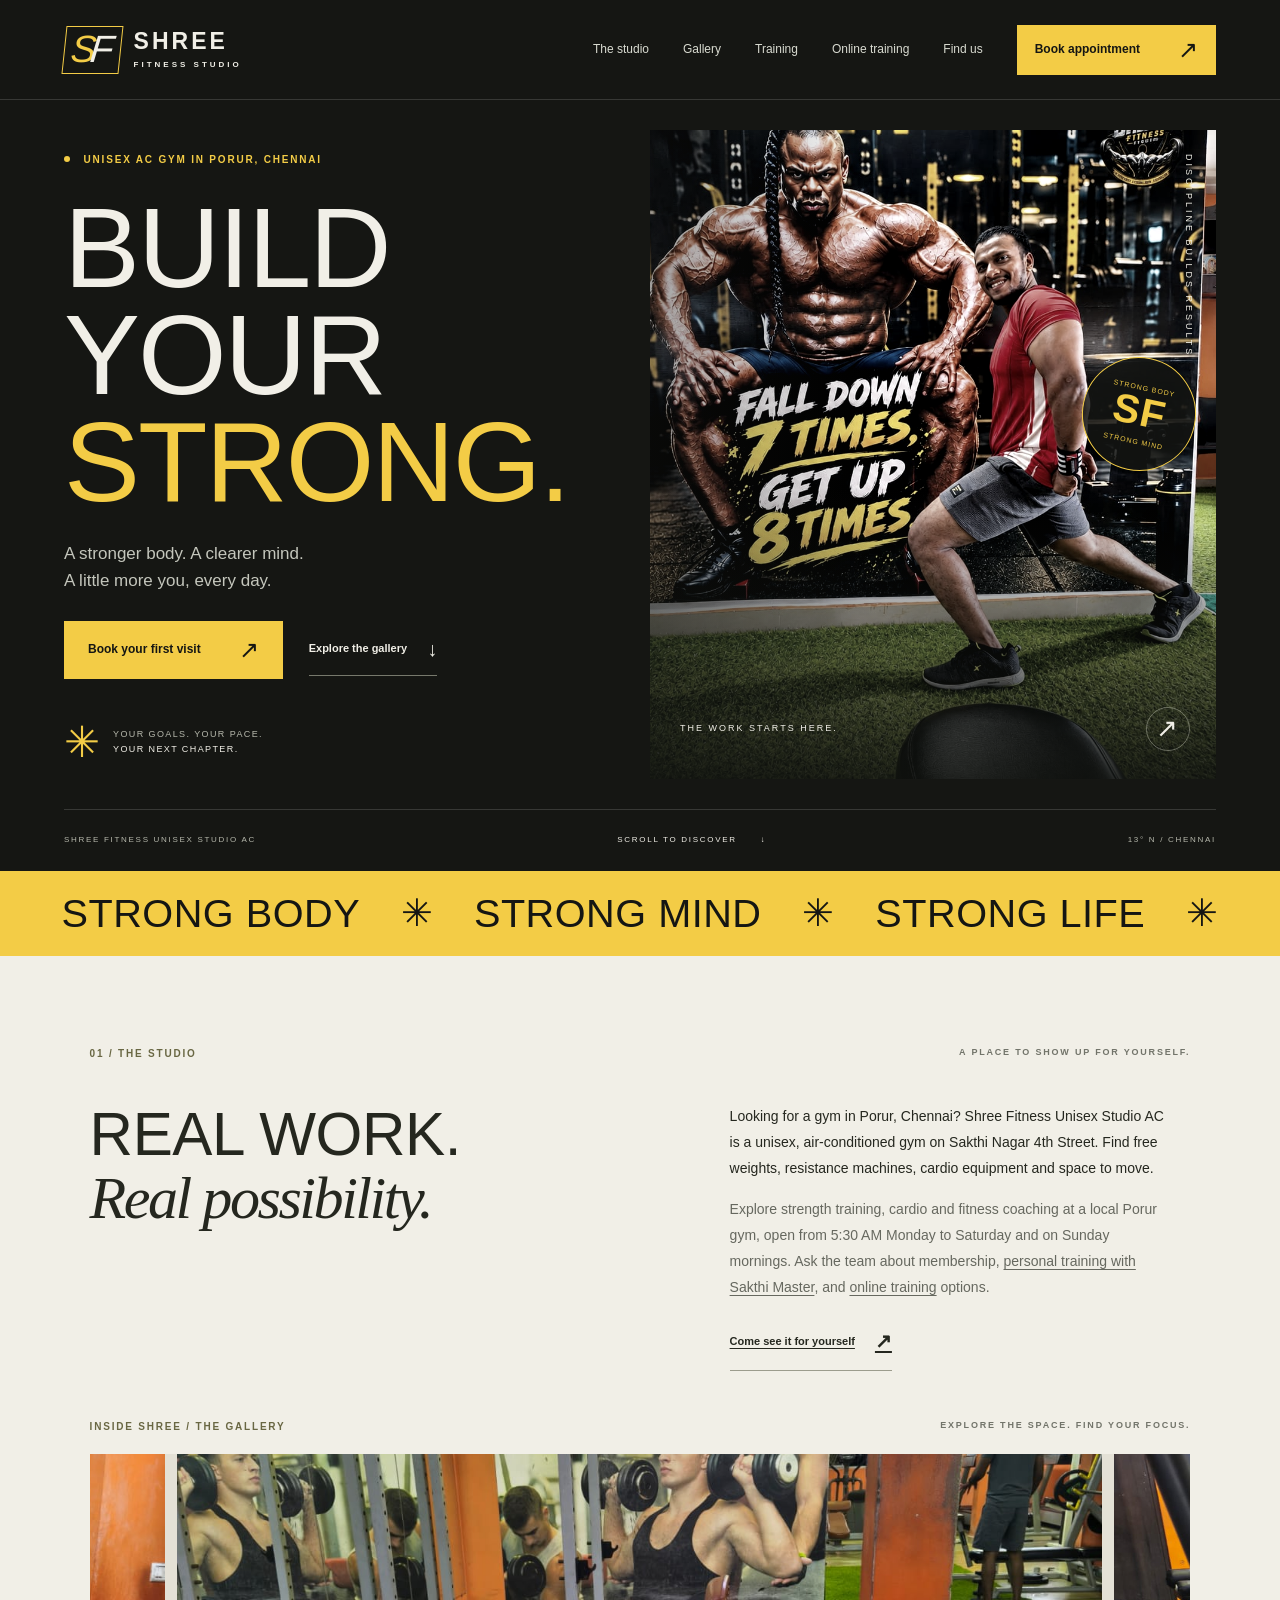
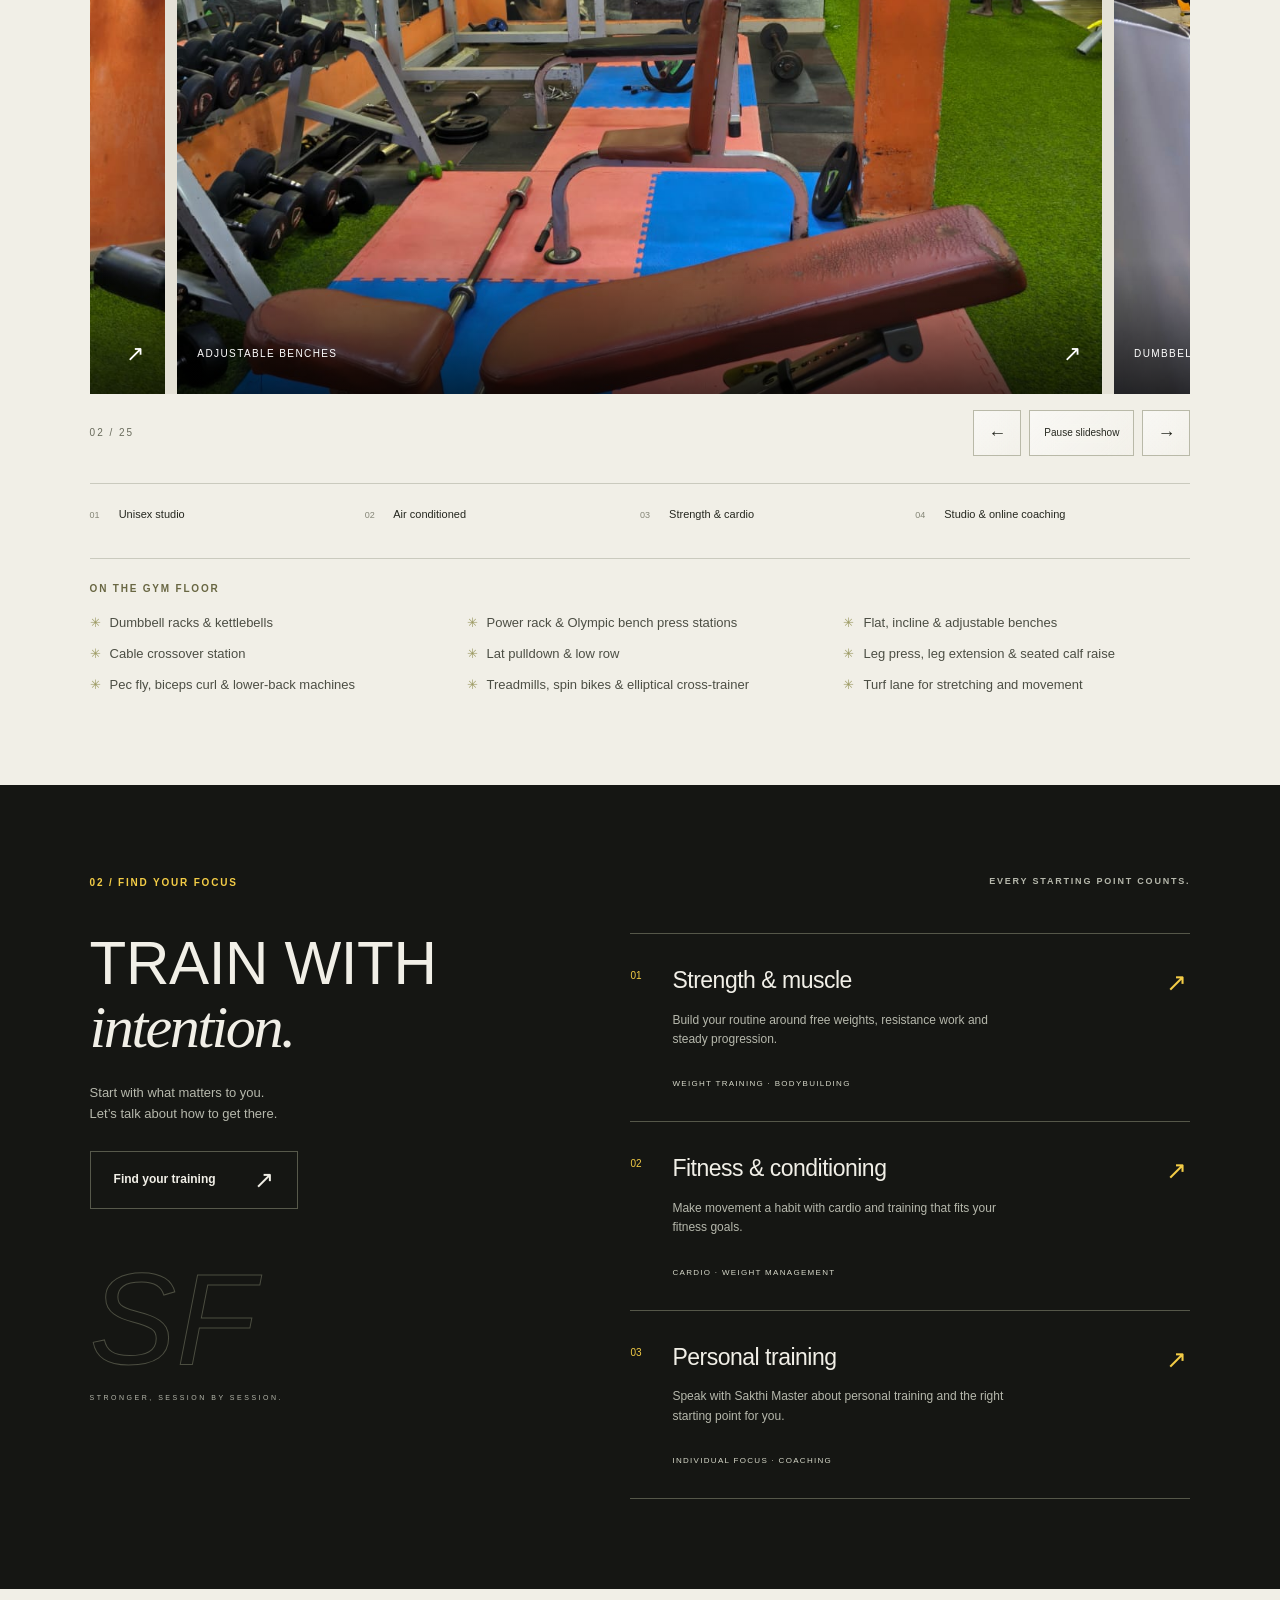
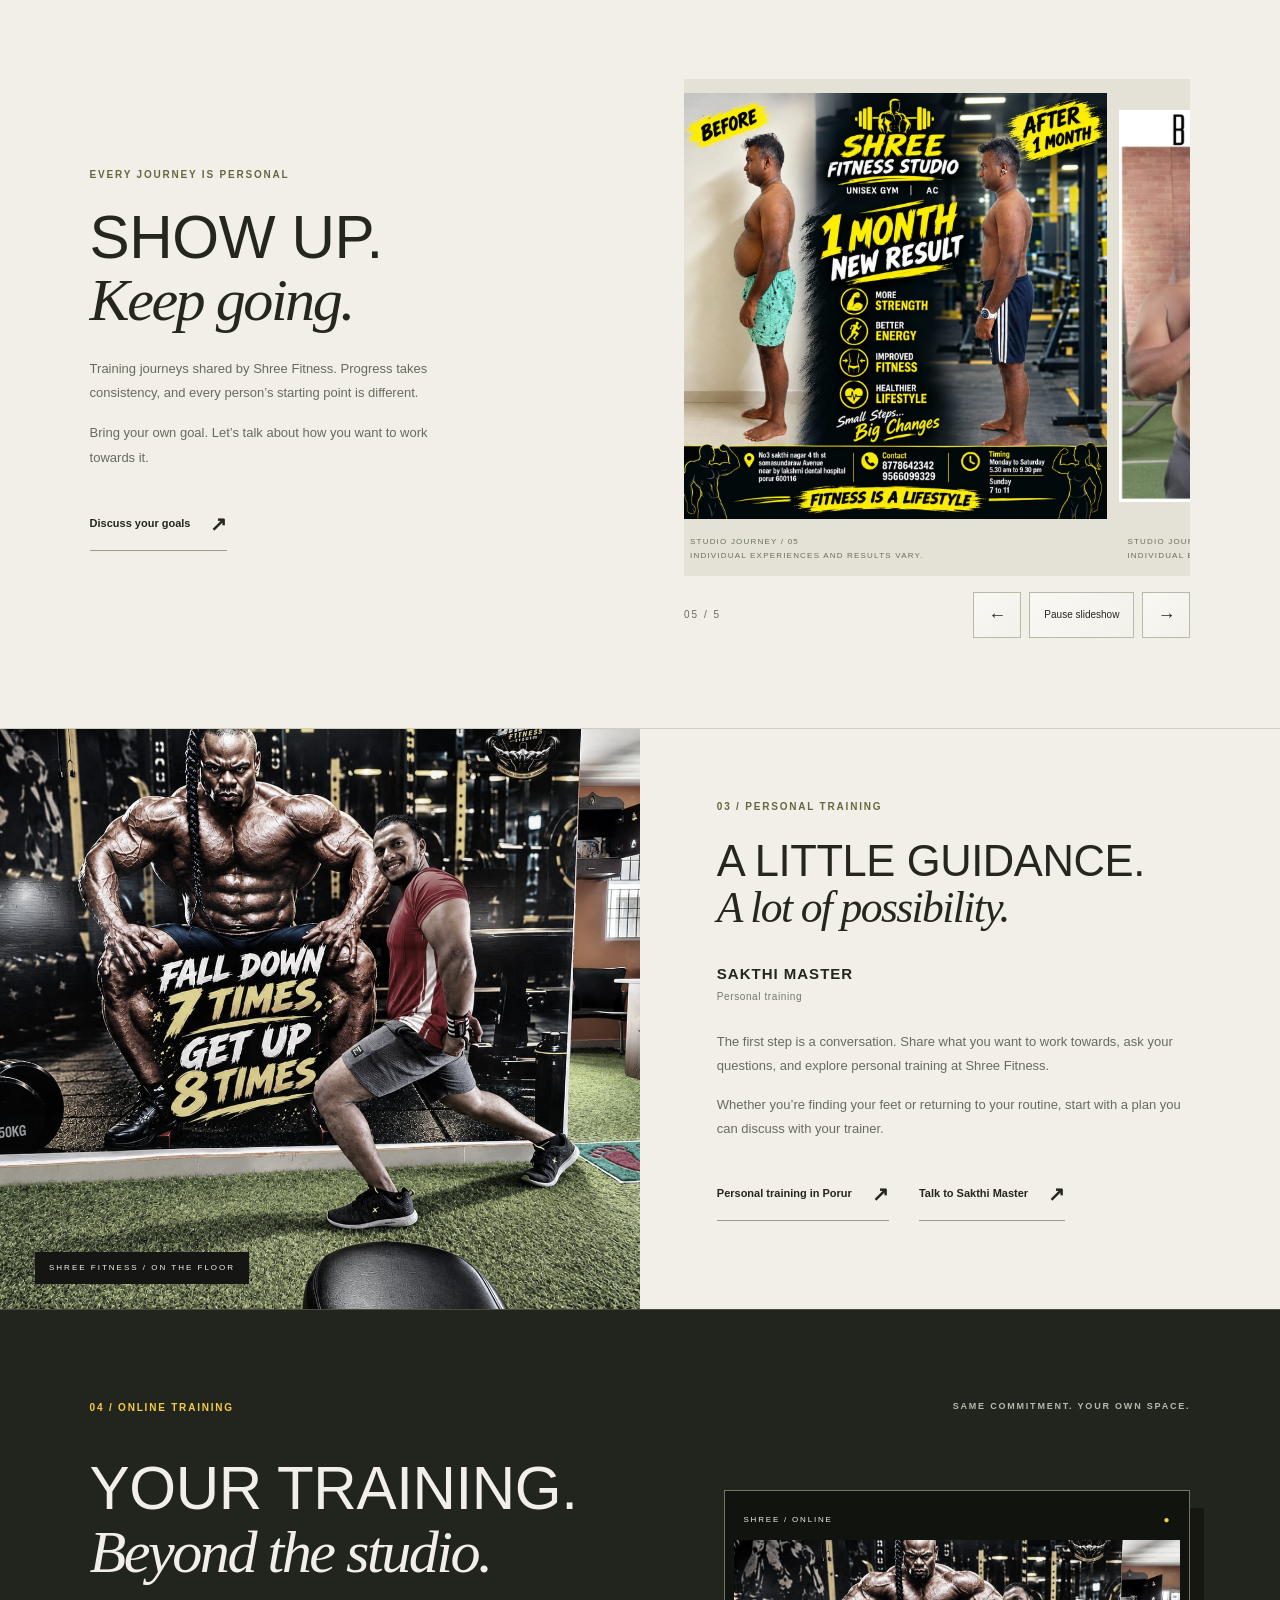
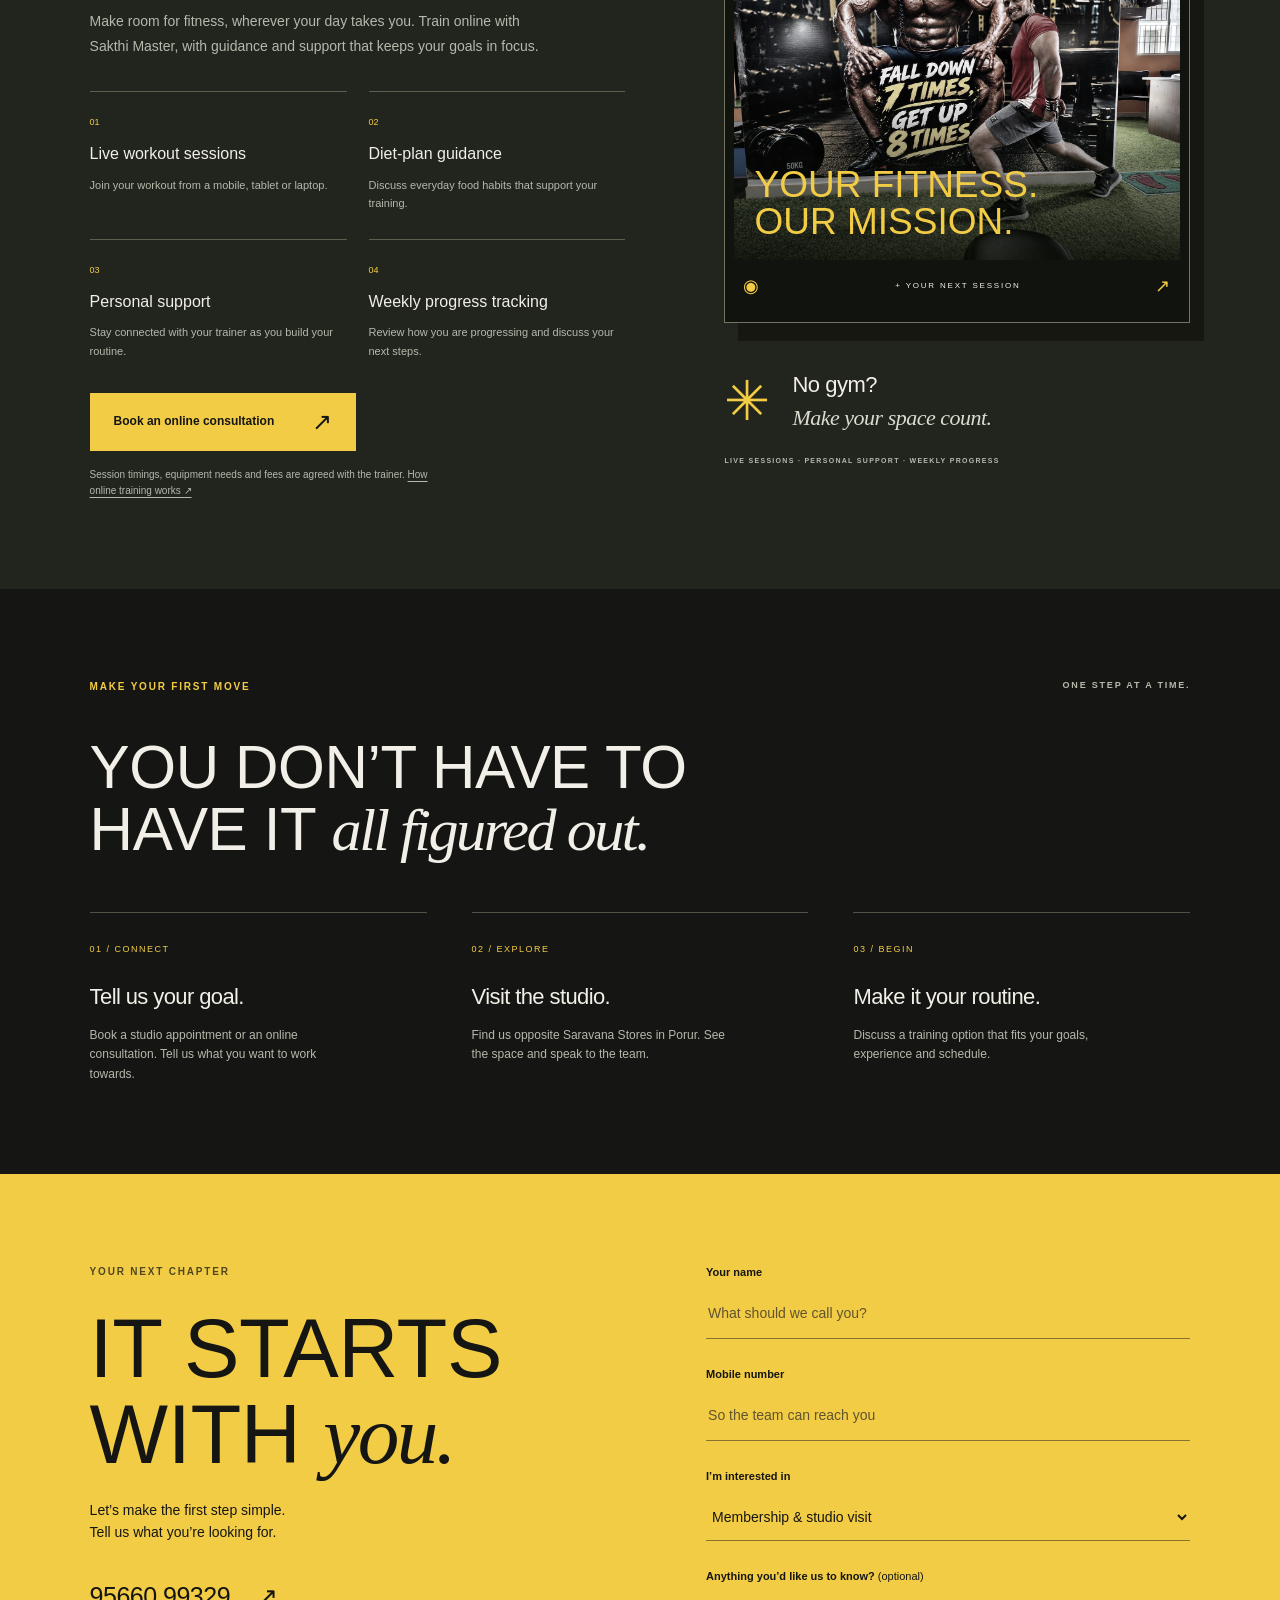
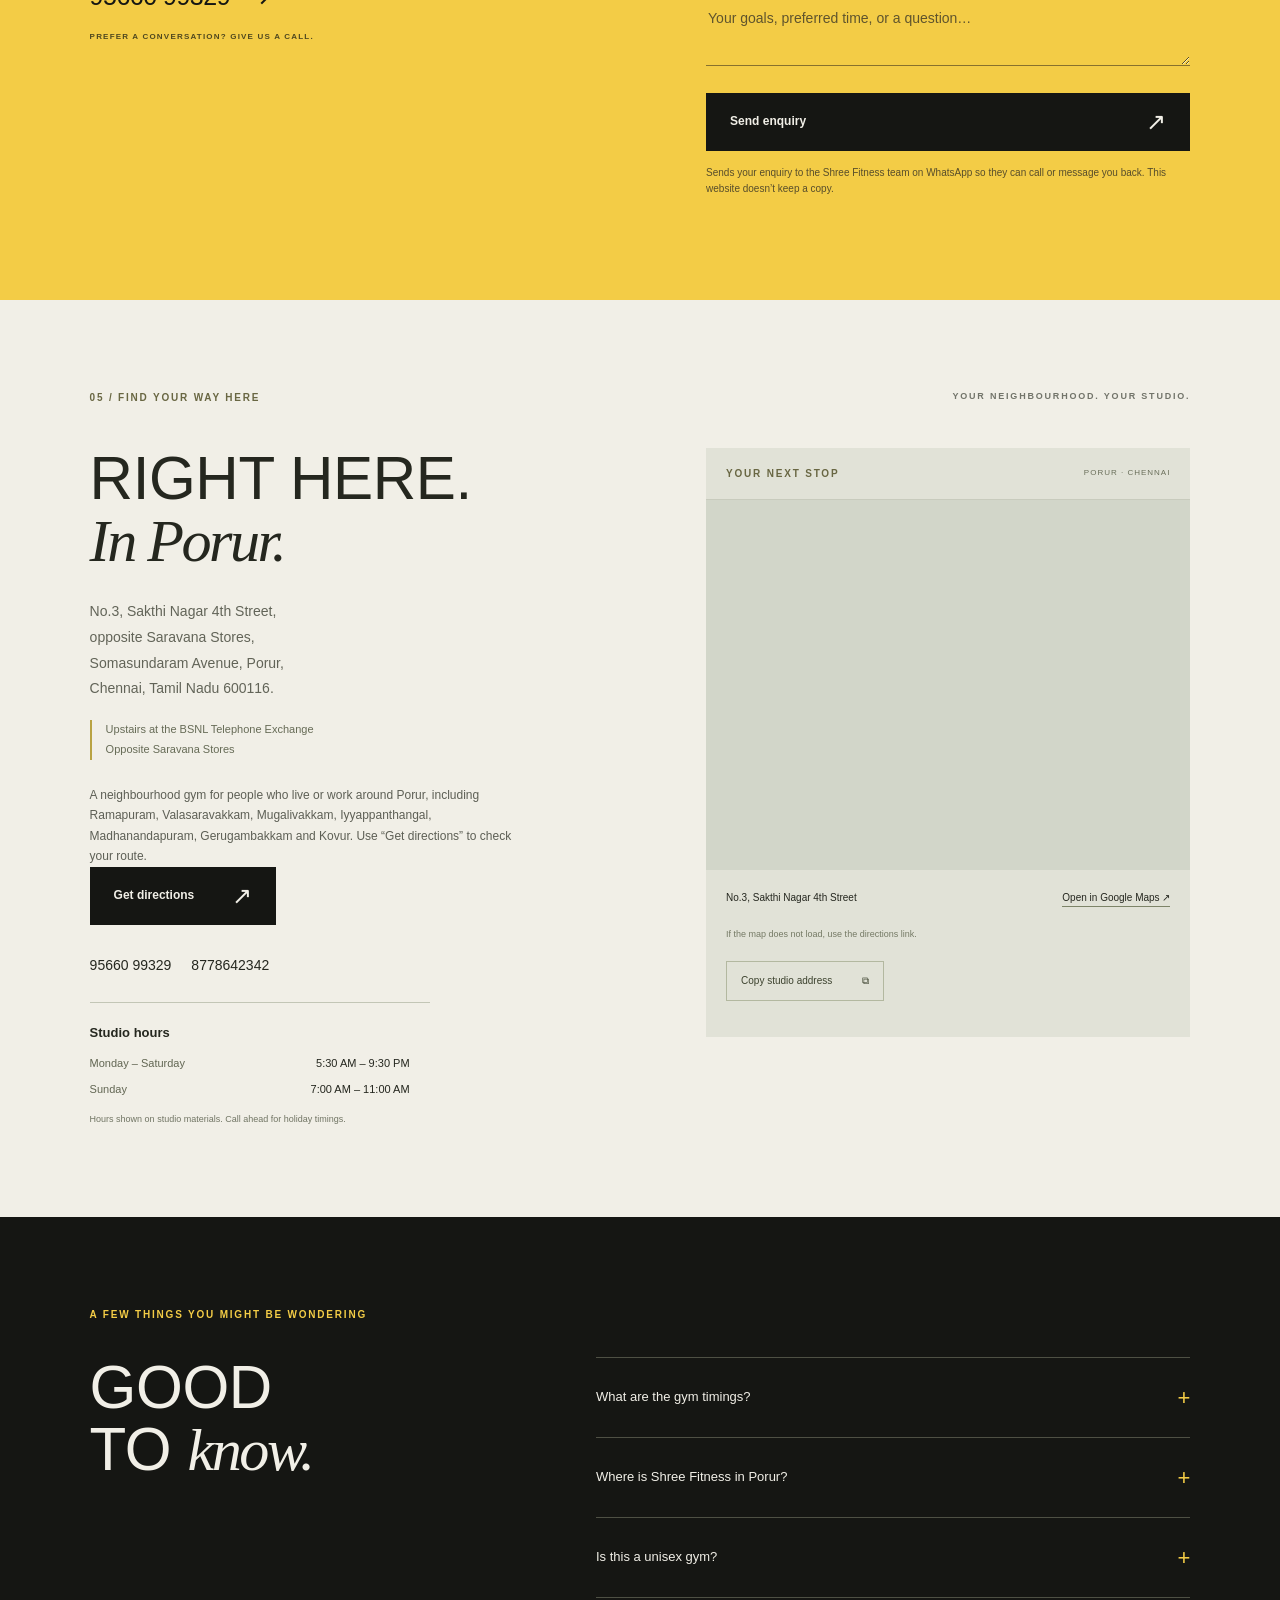
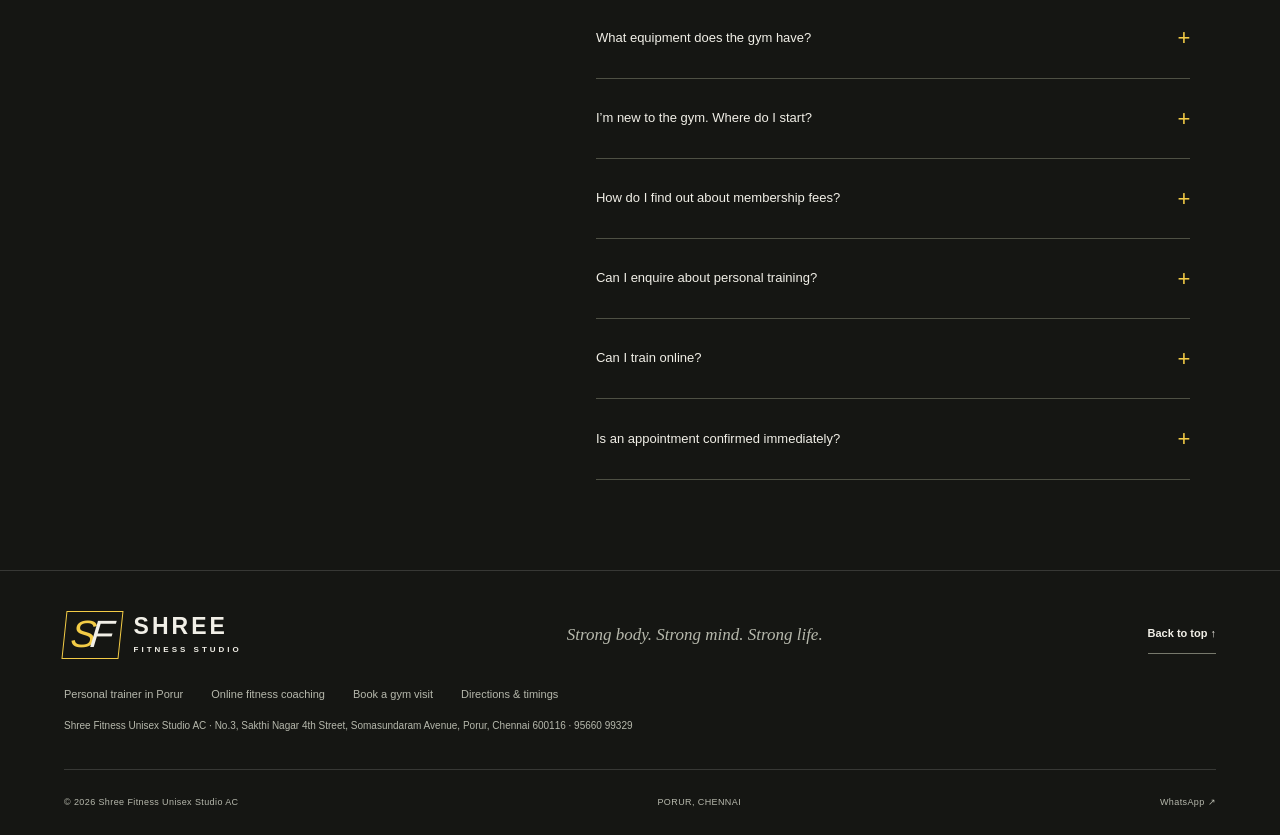
==== commit 5da9204a: "SEO, service pages, Cloudflare Pages booking sender and WhatsApp notifications" ====
--- a/index.html
+++ b/index.html
@@ -4,36 +4,45 @@
   <meta charset="utf-8">
   <meta name="viewport" content="width=device-width, initial-scale=1">
   <meta name="theme-color" content="#151613">
-  <title>Shree Fitness | Unisex AC Gym in Porur, Chennai</title>
-  <meta name="description" content="Build strength, confidence and consistency at Shree Fitness Unisex Studio AC in Porur, Chennai. Explore the studio and enquire about personal training with Sakthi Master.">
-  <meta property="og:title" content="Shree Fitness — Strong body. Strong mind. Strong life.">
-  <meta property="og:description" content="Your next chapter starts here. Unisex AC fitness studio and personal training in Porur, Chennai.">
-  <meta property="og:image" content="assets/training.jpeg">
+  <title>Gym in Porur, Chennai | Shree Fitness Unisex AC Studio</title>
+  <meta name="description" content="Unisex AC gym in Porur, Chennai, opposite Saravana Stores. Weights, machines, cardio, personal training and online coaching. Open Mon–Sat from 5:30 AM.">
+  <meta name="robots" content="index,follow,max-image-preview:large">
+  <link rel="canonical" href="https://shreefitnessstudio.pages.dev/">
+  <meta property="og:locale" content="en_IN">
+  <meta property="og:site_name" content="Shree Fitness Studio">
+  <meta property="og:title" content="Shree Fitness — Unisex AC Gym in Porur, Chennai">
+  <meta property="og:description" content="Strong body. Strong mind. Strong life. Strength training, cardio, personal training and online coaching in Porur, Chennai.">
+  <meta property="og:url" content="https://shreefitnessstudio.pages.dev/">
+  <meta property="og:image" content="https://shreefitnessstudio.pages.dev/assets/training.jpeg">
+  <meta property="og:image:width" content="1448"><meta property="og:image:height" content="1086">
+  <meta property="og:image:alt" content="Training on the turf at Shree Fitness, Porur">
   <meta property="og:type" content="website">
+  <meta name="twitter:card" content="summary_large_image">
   <link rel="icon" href="assets/favicon.svg" type="image/svg+xml">
   <link rel="stylesheet" href="styles.css"><link rel="stylesheet" href="enhancements.css">
   <script src="app.js" defer></script>
-  <script type="application/ld+json">{"@context":"https://schema.org","@type":"ExerciseGym","name":"Shree Fitness Unisex Studio AC","telephone":"+919710999898","address":{"@type":"PostalAddress","streetAddress":"No.3, Sakthi Nagar 4th Street, opposite Saravana Stores, Somasundaram Avenue, Porur","addressLocality":"Chennai","addressRegion":"Tamil Nadu","postalCode":"600116","addressCountry":"IN"},"contactPoint":[{"@type":"ContactPoint","telephone":"+918778642342","contactType":"personal training enquiries"}],"openingHoursSpecification":[{"@type":"OpeningHoursSpecification","dayOfWeek":["Monday","Tuesday","Wednesday","Thursday","Friday","Saturday"],"opens":"05:30","closes":"21:30"},{"@type":"OpeningHoursSpecification","dayOfWeek":"Sunday","opens":"07:00","closes":"11:00"}],"hasMap":"https://www.google.com/maps/search/?api=1&query=Shree+Fitness+Unisex+Studio+AC+Porur+Chennai"}</script>
+  <script type="application/ld+json">{"@context":"https://schema.org","@graph":[{"@type":"WebSite","@id":"https://shreefitnessstudio.pages.dev/#website","url":"https://shreefitnessstudio.pages.dev/","name":"Shree Fitness Studio","inLanguage":"en-IN","publisher":{"@id":"https://shreefitnessstudio.pages.dev/#gym"}},{"@type":"ExerciseGym","@id":"https://shreefitnessstudio.pages.dev/#gym","name":"Shree Fitness Unisex Studio AC","alternateName":["Shree Fitness","Shree Fitness Studio"],"description":"Unisex, air-conditioned gym in Porur, Chennai with free weights, resistance machines, cardio equipment, personal training with Sakthi Master and online fitness coaching.","url":"https://shreefitnessstudio.pages.dev/","telephone":"+919566099329","address":{"@type":"PostalAddress","streetAddress":"No.3, Sakthi Nagar 4th Street, opposite Saravana Stores, Somasundaram Avenue, Porur","addressLocality":"Chennai","addressRegion":"Tamil Nadu","postalCode":"600116","addressCountry":"IN"},"contactPoint":[{"@type":"ContactPoint","telephone":"+918778642342","contactType":"personal training enquiries"}],"openingHoursSpecification":[{"@type":"OpeningHoursSpecification","dayOfWeek":["Monday","Tuesday","Wednesday","Thursday","Friday","Saturday"],"opens":"05:30","closes":"21:30"},{"@type":"OpeningHoursSpecification","dayOfWeek":"Sunday","opens":"07:00","closes":"11:00"}],"hasMap":"https://www.google.com/maps/search/?api=1&query=Shree+Fitness+Unisex+Studio+AC+Porur+Chennai","image":["https://shreefitnessstudio.pages.dev/assets/training.jpeg","https://shreefitnessstudio.pages.dev/assets/studio.jpeg","https://shreefitnessstudio.pages.dev/assets/gym-03.jpeg","https://shreefitnessstudio.pages.dev/assets/gym-16.jpeg"],"currenciesAccepted":"INR","amenityFeature":[{"@type":"LocationFeatureSpecification","name":"Air conditioning","value":true},{"@type":"LocationFeatureSpecification","name":"Unisex (men and women)","value":true},{"@type":"LocationFeatureSpecification","name":"Free weights","value":true},{"@type":"LocationFeatureSpecification","name":"Resistance machines","value":true},{"@type":"LocationFeatureSpecification","name":"Cardio equipment","value":true}],"areaServed":[{"@type":"Place","name":"Porur, Chennai"},{"@type":"Place","name":"Ramapuram, Chennai"},{"@type":"Place","name":"Valasaravakkam, Chennai"},{"@type":"Place","name":"Mugalivakkam, Chennai"},{"@type":"Place","name":"Iyyappanthangal, Chennai"},{"@type":"Place","name":"Madhanandapuram, Chennai"},{"@type":"Place","name":"Gerugambakkam, Chennai"},{"@type":"Place","name":"Kovur, Chennai"}],"employee":{"@id":"https://shreefitnessstudio.pages.dev/personal-training#trainer"},"hasOfferCatalog":{"@type":"OfferCatalog","name":"Fitness services","itemListElement":[{"@type":"Offer","itemOffered":{"@type":"Service","name":"Gym membership","url":"https://shreefitnessstudio.pages.dev/#studio"}},{"@type":"Offer","itemOffered":{"@type":"Service","name":"Personal training","url":"https://shreefitnessstudio.pages.dev/personal-training"}},{"@type":"Offer","itemOffered":{"@type":"Service","name":"Online fitness coaching","url":"https://shreefitnessstudio.pages.dev/online-training"}}]},"potentialAction":{"@type":"ReserveAction","name":"Book a studio visit or consultation","target":{"@type":"EntryPoint","urlTemplate":"https://shreefitnessstudio.pages.dev/booking","actionPlatform":["https://schema.org/DesktopWebPlatform","https://schema.org/MobileWebPlatform"]}}},{"@type":"WebPage","@id":"https://shreefitnessstudio.pages.dev/#webpage","url":"https://shreefitnessstudio.pages.dev/","name":"Gym in Porur, Chennai | Shree Fitness Unisex AC Studio","isPartOf":{"@id":"https://shreefitnessstudio.pages.dev/#website"},"about":{"@id":"https://shreefitnessstudio.pages.dev/#gym"},"primaryImageOfPage":"https://shreefitnessstudio.pages.dev/assets/training.jpeg","inLanguage":"en-IN"},{"@type":"FAQPage","@id":"https://shreefitnessstudio.pages.dev/#faq","mainEntity":[{"@type":"Question","name":"What are the gym timings?","acceptedAnswer":{"@type":"Answer","text":"Monday to Saturday, 5:30 AM to 9:30 PM. Sunday, 7:00 AM to 11:00 AM. Call ahead for holiday timings."}},{"@type":"Question","name":"Where is Shree Fitness in Porur?","acceptedAnswer":{"@type":"Answer","text":"No.3, Sakthi Nagar 4th Street, Somasundaram Avenue, Porur, Chennai 600116. The studio is upstairs at the BSNL Telephone Exchange, opposite Saravana Stores."}},{"@type":"Question","name":"Is this a unisex gym?","acceptedAnswer":{"@type":"Answer","text":"Yes. Shree Fitness is a unisex, air-conditioned fitness studio in Porur, Chennai, so both men and women can train here."}},{"@type":"Question","name":"What equipment does the gym have?","acceptedAnswer":{"@type":"Answer","text":"Dumbbells and kettlebells, a power rack, bench press stations, adjustable benches, a cable crossover, lat pulldown, leg press and other resistance machines, plus treadmills, spin bikes, an elliptical cross-trainer and a turf area."}},{"@type":"Question","name":"I’m new to the gym. Where do I start?","acceptedAnswer":{"@type":"Answer","text":"Book a studio visit, see the space and tell the team your goal. You can also discuss personal training with Sakthi Master if you would like guidance from the start."}},{"@type":"Question","name":"How do I find out about membership fees?","acceptedAnswer":{"@type":"Answer","text":"Call 95660 99329 or 8778642342, or use the enquiry form above. The team can share current membership options and fees."}},{"@type":"Question","name":"Can I enquire about personal training?","acceptedAnswer":{"@type":"Answer","text":"Yes. Contact Sakthi Master on 8778642342 to discuss your goals, availability and personal training fees."}},{"@type":"Question","name":"Can I train online?","acceptedAnswer":{"@type":"Answer","text":"Yes. Online training includes live workout sessions, diet-plan guidance, personal support and weekly progress tracking. Request an online consultation to agree timings, equipment and fees with the trainer."}},{"@type":"Question","name":"Is an appointment confirmed immediately?","acceptedAnswer":{"@type":"Answer","text":"No. The appointment form sends your request to the studio on WhatsApp. The team will contact you to confirm your date and time. No payment is taken on this website."}}]}]}</script>
 </head>
 <body>
   <a class="skip-link" href="#main">Skip to content</a>
   <header class="site-header">
-    <a class="brand" href="#" aria-label="Shree Fitness home"><span class="brand-symbol" aria-hidden="true">S<span>F</span></span><span class="brand-name">SHREE<span>FITNESS STUDIO</span></span></a>
+    <a class="brand" href="./" aria-label="Shree Fitness home"><span class="brand-symbol" aria-hidden="true">S<span>F</span></span><span class="brand-name">SHREE<span>FITNESS STUDIO</span></span></a>
     <button class="menu-toggle" aria-expanded="false" aria-controls="navigation">Menu <span aria-hidden="true">☰</span></button>
-    <nav id="navigation" aria-label="Main navigation"><a href="#studio">The studio</a><a href="#training">Training</a><a href="#online">Online training</a><a href="#visit">Find us</a><a class="button button-small" href="booking.html">Book appointment <span aria-hidden="true">↗</span></a></nav>
+    <nav id="navigation" aria-label="Main navigation"><a href="#studio">The studio</a><a href="#gallery">Gallery</a><a href="#training">Training</a><a href="#online">Online training</a><a href="#visit">Find us</a><a class="button button-small" href="booking.html">Book appointment <span aria-hidden="true">↗</span></a></nav>
   </header>
   <main id="main">
     <section class="hero" aria-labelledby="hero-title">
-      <div class="hero-copy"><p class="eyebrow"><span class="status-dot"></span> PORUR, CHENNAI · UNISEX AC STUDIO</p><h1 id="hero-title">BUILD<br>YOUR<br><em>STRONG.</em></h1><p class="hero-intro">A stronger body. A clearer mind.<br>A little more you, every day.</p><div class="hero-actions"><a class="button" href="booking.html">Book your first visit <span aria-hidden="true">↗</span></a><a class="text-link" href="#studio">Explore the studio <span aria-hidden="true">↓</span></a></div><div class="hero-note"><span class="mini-mark" aria-hidden="true">✳</span><p>YOUR GOALS. YOUR PACE.<br><strong>YOUR NEXT CHAPTER.</strong></p></div></div>
-      <div class="hero-visual"><img src="assets/training.jpeg" alt="Training on the turf at Shree Fitness Studio" width="1448" height="1086" fetchpriority="high"><div class="hero-photo-shade"></div><span class="vertical-label">DISCIPLINE BUILDS RESULTS</span><div class="photo-caption"><span>THE WORK STARTS HERE.</span><span class="circle-arrow" aria-hidden="true">↗</span></div><div class="hero-stamp" aria-hidden="true">STRONG BODY<br><b>SF</b><br>STRONG MIND</div></div>
+      <div class="hero-copy"><h1 id="hero-title"><span class="eyebrow hero-kicker"><span class="status-dot"></span> UNISEX AC GYM IN PORUR, CHENNAI</span>BUILD<br>YOUR<br><em>STRONG.</em></h1><p class="hero-intro">A stronger body. A clearer mind.<br>A little more you, every day.</p><div class="hero-actions"><a class="button" href="booking.html">Book your first visit <span aria-hidden="true">↗</span></a><a class="text-link" href="#gallery">Explore the gallery <span aria-hidden="true">↓</span></a></div><div class="hero-note"><span class="mini-mark" aria-hidden="true">✳</span><p>YOUR GOALS. YOUR PACE.<br><strong>YOUR NEXT CHAPTER.</strong></p></div></div>
+      <div class="hero-visual"><img src="assets/training.jpeg" alt="Member stretching on the training turf at Shree Fitness, a unisex AC gym in Porur, Chennai" width="1448" height="1086" fetchpriority="high"><div class="hero-photo-shade"></div><span class="vertical-label">DISCIPLINE BUILDS RESULTS</span><div class="photo-caption"><span>THE WORK STARTS HERE.</span><span class="circle-arrow" aria-hidden="true">↗</span></div><div class="hero-stamp" aria-hidden="true">STRONG BODY<br><b>SF</b><br>STRONG MIND</div></div>
       <div class="hero-bottom"><span>SHREE FITNESS UNISEX STUDIO AC</span><a href="#studio">SCROLL TO DISCOVER <span aria-hidden="true">↓</span></a><span>13° N / CHENNAI</span></div>
     </section>
     <div class="statement-strip" aria-label="Strong body, strong mind, strong life"><span>STRONG BODY</span><i aria-hidden="true">✳</i><span>STRONG MIND</span><i aria-hidden="true">✳</i><span>STRONG LIFE</span><i aria-hidden="true">✳</i></div>
     <section id="studio" class="studio section-light section-pad">
       <div class="section-top"><p class="eyebrow">01 / THE STUDIO</p><span class="micro">A PLACE TO SHOW UP FOR YOURSELF.</span></div>
-      <div class="intro-grid"><h2>REAL WORK.<br><span class="serif">Real possibility.</span></h2><div class="intro-text"><p>Your fitness journey deserves a place in your everyday life. Welcome to Shree Fitness, a unisex, air-conditioned studio in the heart of Porur.</p><p>Free weights, resistance machines, cardio equipment and space to move. Come in, find your rhythm, and make the next session count.</p><a class="text-link dark-link" href="#visit">Come see it for yourself <span aria-hidden="true">↗</span></a></div></div>
-      <div class="gallery"><button class="gallery-item gallery-main" data-image="assets/studio.jpeg" data-caption="Inside Shree Fitness — the training floor" aria-label="View the training floor photo"><img src="assets/studio.jpeg" alt="Shree Fitness training floor with turf, weights and resistance machines" loading="lazy" width="1200" height="1600"><span>THE TRAINING FLOOR <b aria-hidden="true">↗</b></span></button><button class="gallery-item" data-image="assets/strength.jpeg" data-caption="Free weights — the dumbbell rack at Shree Fitness" aria-label="View strength equipment photo"><img src="assets/strength.jpeg" alt="Free-weight dumbbell rack and benches at Shree Fitness" loading="lazy" width="1600" height="1200"><span>BUILT FOR STRENGTH <b aria-hidden="true">↗</b></span></button><button class="gallery-item" data-image="assets/cardio.jpeg" data-caption="Find your pace — treadmills at Shree Fitness" aria-label="View cardio equipment photo"><img src="assets/cardio.jpeg" alt="Treadmills in the Shree Fitness cardio area" loading="lazy" width="1600" height="1200"><span>FIND YOUR PACE <b aria-hidden="true">↗</b></span></button></div>
+      <div class="intro-grid"><h2>REAL WORK.<br><span class="serif">Real possibility.</span></h2><div class="intro-text"><p>Looking for a gym in Porur, Chennai? Shree Fitness Unisex Studio AC is a unisex, air-conditioned gym on Sakthi Nagar 4th Street. Find free weights, resistance machines, cardio equipment and space to move.</p><p>Explore strength training, cardio and fitness coaching at a local Porur gym, open from 5:30 AM Monday to Saturday and on Sunday mornings. Ask the team about membership, <a href="personal-training.html">personal training with Sakthi Master</a>, and <a href="online-training.html">online training</a> options.</p><a class="text-link dark-link" href="#visit">Come see it for yourself <span aria-hidden="true">↗</span></a></div></div>
+      <div id="gallery" class="carousel studio-carousel" data-carousel role="region" aria-roledescription="carousel" aria-label="Gym and equipment gallery"><div class="gallery-heading"><p class="eyebrow">INSIDE SHREE / THE GALLERY</p><span class="micro">EXPLORE THE SPACE. FIND YOUR FOCUS.</span></div><div class="carousel-track gallery"><button class="gallery-item" data-image="assets/gym-01.jpeg" data-caption="Main gym floor — Shree Fitness, Porur" aria-label="View photo: Main gym floor"><img src="assets/gym-01.jpeg" alt="Wide view of the Porur gym floor with a green turf walkway, plate-loaded machines, benches and orange pillars" loading="lazy" width="1200" height="1600"><span>MAIN GYM FLOOR <b aria-hidden="true">&#8599;</b></span></button><button class="gallery-item" data-image="assets/gym-02.jpeg" data-caption="Adjustable benches — Shree Fitness, Porur" aria-label="View photo: Adjustable benches"><img src="assets/gym-02.jpeg" alt="Adjustable benches on foam mats beside a dumbbell rack, power rack and wall mirrors" loading="lazy" width="1200" height="1600"><span>ADJUSTABLE BENCHES <b aria-hidden="true">&#8599;</b></span></button><button class="gallery-item" data-image="assets/gym-03.jpeg" data-caption="Dumbbell rack — Shree Fitness, Porur" aria-label="View photo: Dumbbell rack"><img src="assets/gym-03.jpeg" alt="Two-tier racks of rubber dumbbells and a kettlebell on turf, beside a mirrored wall and power rack" loading="lazy" width="1200" height="1600"><span>DUMBBELL RACK <b aria-hidden="true">&#8599;</b></span></button><button class="gallery-item" data-image="assets/gym-04.jpeg" data-caption="Power rack — Shree Fitness, Porur" aria-label="View photo: Power rack"><img src="assets/gym-04.jpeg" alt="Power rack with a flat bench and loaded barbell on foam mats, in front of a mirror and wall mural" loading="lazy" width="1200" height="1600"><span>POWER RACK <b aria-hidden="true">&#8599;</b></span></button><button class="gallery-item" data-image="assets/gym-05.jpeg" data-caption="Cable crossover — Shree Fitness, Porur" aria-label="View photo: Cable crossover"><img src="assets/gym-05.jpeg" alt="Cable crossover station on turf with step platforms, a hyperextension bench and dumbbell racks behind" loading="lazy" width="1200" height="1600"><span>CABLE CROSSOVER <b aria-hidden="true">&#8599;</b></span></button><button class="gallery-item" data-image="assets/gym-06.jpeg" data-caption="Incline press — Shree Fitness, Porur" aria-label="View photo: Incline press"><img src="assets/gym-06.jpeg" alt="Member doing an incline dumbbell press at Shree Fitness, with plate-loaded machines behind" loading="lazy" width="1200" height="1600"><span>INCLINE PRESS <b aria-hidden="true">&#8599;</b></span></button><button class="gallery-item" data-image="assets/gym-07.jpeg" data-caption="Bench press stations — Shree Fitness, Porur" aria-label="View photo: Bench press stations"><img src="assets/gym-07.jpeg" alt="Flat and incline Olympic bench press stations beside the turf lane, with a lat pulldown behind" loading="lazy" width="1200" height="1600"><span>BENCH PRESS STATIONS <b aria-hidden="true">&#8599;</b></span></button><button class="gallery-item" data-image="assets/gym-08.jpeg" data-caption="Strength machines — Shree Fitness, Porur" aria-label="View photo: Strength machines"><img src="assets/gym-08.jpeg" alt="Olympic bench press stations, lat pulldown and plate-loaded machines at the Porur gym" loading="lazy" width="1200" height="1600"><span>STRENGTH MACHINES <b aria-hidden="true">&#8599;</b></span></button><button class="gallery-item" data-image="assets/gym-09.jpeg" data-caption="Leg press — Shree Fitness, Porur" aria-label="View photo: Leg press"><img src="assets/gym-09.jpeg" alt="Plate-loaded leg press stacked with bumper plates, with a wall-mounted TV and air conditioner above" loading="lazy" width="1200" height="1600"><span>LEG PRESS <b aria-hidden="true">&#8599;</b></span></button><button class="gallery-item" data-image="assets/gym-10.jpeg" data-caption="Leg extension — Shree Fitness, Porur" aria-label="View photo: Leg extension"><img src="assets/gym-10.jpeg" alt="Leg extension machine with treadmills along the orange back wall of the gym" loading="lazy" width="1200" height="1600"><span>LEG EXTENSION <b aria-hidden="true">&#8599;</b></span></button><button class="gallery-item" data-image="assets/gym-11.jpeg" data-caption="Lower back machine — Shree Fitness, Porur" aria-label="View photo: Lower back machine"><img src="assets/gym-11.jpeg" alt="Lower back extension machine and leg extension bench in front of glass panels with fitness murals" loading="lazy" width="1200" height="1600"><span>LOWER BACK MACHINE <b aria-hidden="true">&#8599;</b></span></button><button class="gallery-item" data-image="assets/gym-12.jpeg" data-caption="Lat pulldown — Shree Fitness, Porur" aria-label="View photo: Lat pulldown"><img src="assets/gym-12.jpeg" alt="Lat pulldown and low row station at Shree Fitness, with plate-loaded machines behind" loading="lazy" width="1200" height="1600"><span>LAT PULLDOWN <b aria-hidden="true">&#8599;</b></span></button><button class="gallery-item" data-image="assets/gym-13.jpeg" data-caption="Seated calf raise — Shree Fitness, Porur" aria-label="View photo: Seated calf raise"><img src="assets/gym-13.jpeg" alt="Plate-loaded seated calf raise, adjustable bench and dumbbells on green turf beside a cable station" loading="lazy" width="1200" height="1600"><span>SEATED CALF RAISE <b aria-hidden="true">&#8599;</b></span></button><button class="gallery-item" data-image="assets/gym-14.jpeg" data-caption="Pec fly machine — Shree Fitness, Porur" aria-label="View photo: Pec fly machine"><img src="assets/gym-14.jpeg" alt="Pec fly and rear delt machine with selectorized machines and a dumbbell area behind" loading="lazy" width="1200" height="1600"><span>PEC FLY MACHINE <b aria-hidden="true">&#8599;</b></span></button><button class="gallery-item" data-image="assets/gym-15.jpeg" data-caption="Biceps curl station — Shree Fitness, Porur" aria-label="View photo: Biceps curl station"><img src="assets/gym-15.jpeg" alt="Biceps curl station and knee-raise/dip tower with weight plates at the Porur gym" loading="lazy" width="1200" height="1600"><span>BICEPS CURL STATION <b aria-hidden="true">&#8599;</b></span></button><button class="gallery-item" data-image="assets/gym-16.jpeg" data-caption="Treadmills — Shree Fitness, Porur" aria-label="View photo: Treadmills"><img src="assets/gym-16.jpeg" alt="Row of three treadmills in the Shree Fitness cardio area, along an orange wall with windows" loading="lazy" width="1200" height="1600"><span>TREADMILLS <b aria-hidden="true">&#8599;</b></span></button><button class="gallery-item" data-image="assets/gym-17.jpeg" data-caption="Spin bikes — Shree Fitness, Porur" aria-label="View photo: Spin bikes"><img src="assets/gym-17.jpeg" alt="Three spin bikes and a recumbent bike in the cardio section" loading="lazy" width="1200" height="1600"><span>SPIN BIKES <b aria-hidden="true">&#8599;</b></span></button><button class="gallery-item" data-image="assets/gym-18.jpeg" data-caption="Cardio section — Shree Fitness, Porur" aria-label="View photo: Cardio section"><img src="assets/gym-18.jpeg" alt="Member on an elliptical cross-trainer, with spin bikes and leg machines in the cardio section" loading="lazy" width="1200" height="1600"><span>CARDIO SECTION <b aria-hidden="true">&#8599;</b></span></button><button class="gallery-item" data-image="assets/gym-19.jpeg" data-caption="Studio poster — Shree Fitness, Porur" aria-label="View photo: Studio poster"><img src="assets/gym-19.jpeg" alt="Shree Fitness Studio poster listing weight training, fitness for women and a healthy lifestyle" loading="lazy" width="1200" height="1600"><span>STUDIO POSTER <b aria-hidden="true">&#8599;</b></span></button><button class="gallery-item" data-image="assets/gym-20.jpeg" data-caption="Shree Fitness bag — Shree Fitness, Porur" aria-label="View photo: Shree Fitness bag"><img src="assets/gym-20.jpeg" alt="Black and yellow Shree Fitness Studio duffel bag in front of motivational posters" loading="lazy" width="1200" height="1600"><span>SHREE FITNESS BAG <b aria-hidden="true">&#8599;</b></span></button><button class="gallery-item" data-image="assets/gym-22.jpeg" data-caption="Turf & mural — Shree Fitness, Porur" aria-label="View photo: Turf & mural"><img src="assets/gym-22.jpeg" alt="Wall mural reading “Fall down 7 times, get up 8 times” above the green turf training area" loading="lazy" width="1200" height="1600"><span>TURF & MURAL <b aria-hidden="true">&#8599;</b></span></button><button class="gallery-item" data-image="assets/gym-23.jpeg" data-caption="Strength mural — Shree Fitness, Porur" aria-label="View photo: Strength mural"><img src="assets/gym-23.jpeg" alt="Mural with the quote “Don’t stop when you’re tired” above a barbell and weight plate area" loading="lazy" width="1200" height="1600"><span>STRENGTH MURAL <b aria-hidden="true">&#8599;</b></span></button><button class="gallery-item" data-image="assets/gym-24.jpeg" data-caption="Women’s training mural — Shree Fitness, Porur" aria-label="View photo: Women’s training mural"><img src="assets/gym-24.jpeg" alt="Mural of women training with the quote “The pain you feel today will become the strength you carry tomorrow”" loading="lazy" width="1200" height="1600"><span>WOMEN’S TRAINING MURAL <b aria-hidden="true">&#8599;</b></span></button><button class="gallery-item" data-image="assets/gym-25.jpeg" data-caption="Motivation wall — Shree Fitness, Porur" aria-label="View photo: Motivation wall"><img src="assets/gym-25.jpeg" alt="Poster of a woman holding weight plates: “The strongest people are built through the hardest battles”" loading="lazy" width="1200" height="1600"><span>MOTIVATION WALL <b aria-hidden="true">&#8599;</b></span></button><button class="gallery-item" data-image="assets/gym-26.jpeg" data-caption="Studio entrance — Shree Fitness, Porur" aria-label="View photo: Studio entrance"><img src="assets/gym-26.jpeg" alt="Glass entrance door with the Shree Fitness Studio crown logo and Sakthi Master’s contact numbers" loading="lazy" width="1200" height="1600"><span>STUDIO ENTRANCE <b aria-hidden="true">&#8599;</b></span></button></div><div class="carousel-controls"><span class="carousel-count" aria-live="off"></span><div><button type="button" data-prev aria-label="Previous photo">&#8592;</button><button type="button" data-pause>Pause slideshow</button><button type="button" data-next aria-label="Next photo">&#8594;</button></div></div></div>
       <div class="studio-features"><span><b>01</b> Unisex studio</span><span><b>02</b> Air conditioned</span><span><b>03</b> Strength & cardio</span><span><b>04</b> Studio & online coaching</span></div>
+      <div class="equipment-block"><h3>On the gym floor</h3><ul class="equipment-list"><li>Dumbbell racks & kettlebells</li><li>Power rack & Olympic bench press stations</li><li>Flat, incline & adjustable benches</li><li>Cable crossover station</li><li>Lat pulldown & low row</li><li>Leg press, leg extension & seated calf raise</li><li>Pec fly, biceps curl & lower-back machines</li><li>Treadmills, spin bikes & elliptical cross-trainer</li><li>Turf lane for stretching and movement</li></ul></div>
     </section>
     <section id="training" class="training section-pad">
       <div class="section-top"><p class="eyebrow">02 / FIND YOUR FOCUS</p><span class="micro">EVERY STARTING POINT COUNTS.</span></div>
@@ -42,20 +51,21 @@
       <a href="#enquire" class="training-row" data-goal="Fitness & weight management"><span class="row-number">02</span><div><h3>Fitness & conditioning</h3><p>Make movement a habit with cardio and training that fits your fitness goals.</p><span class="training-tag">CARDIO · WEIGHT MANAGEMENT</span></div><span class="row-arrow" aria-hidden="true">↗</span></a>
       <a href="#enquire" class="training-row" data-goal="Personal training"><span class="row-number">03</span><div><h3>Personal training</h3><p>Speak with Sakthi Master about personal training and the right starting point for you.</p><span class="training-tag">INDIVIDUAL FOCUS · COACHING</span></div><span class="row-arrow" aria-hidden="true">↗</span></a></div></div>
     </section>
-    <section id="coach" class="coach section-light"><div class="coach-photo"><img src="assets/training.jpeg" alt="A training session on the studio turf" loading="lazy" width="1448" height="1086"><span class="image-label">SHREE FITNESS / ON THE FLOOR</span></div><div class="coach-copy"><p class="eyebrow">03 / PERSONAL TRAINING</p><h2>A LITTLE GUIDANCE.<br><span class="serif">A lot of possibility.</span></h2><p class="coach-name">SAKTHI MASTER <span>Personal training</span></p><p>The first step is a conversation. Share what you want to work towards, ask your questions, and explore personal training at Shree Fitness.</p><p>Whether you’re finding your feet or returning to your routine, start with a plan you can discuss with your trainer.</p><a class="text-link dark-link" href="tel:+918778642342">Talk to Sakthi Master <span aria-hidden="true">↗</span></a></div></section>
+    <section class="progress-section section-light section-pad" aria-labelledby="progress-title"><div class="progress-copy"><p class="eyebrow">EVERY JOURNEY IS PERSONAL</p><h2 id="progress-title">SHOW UP.<br><span class="serif">Keep going.</span></h2><p>Training journeys shared by Shree Fitness. Progress takes consistency, and every person’s starting point is different.</p><p>Bring your own goal. Let’s talk about how you want to work towards it.</p><a class="text-link dark-link" href="booking.html?service=personal">Discuss your goals <span aria-hidden="true">↗</span></a></div><div class="carousel results-carousel" data-carousel role="region" aria-roledescription="carousel" aria-label="Member transformation photographs"><div class="carousel-track"><figure class="progress-photo"><button type="button" data-image="assets/progress.jpeg" data-caption="Training journey 1 supplied by Shree Fitness. Individual experiences vary." aria-label="View training journey 1"><img src="assets/progress.jpeg" alt="Before and after photographs from training journey 1, supplied by the studio" loading="lazy" width="1664" height="1534"></button><figcaption>STUDIO JOURNEY / 01<br>INDIVIDUAL EXPERIENCES AND RESULTS VARY.</figcaption></figure><figure class="progress-photo"><button type="button" data-image="assets/progress-2.jpeg" data-caption="Training journey 2 supplied by Shree Fitness. Individual experiences vary." aria-label="View training journey 2"><img src="assets/progress-2.jpeg" alt="Before and after photographs from training journey 2, supplied by the studio" loading="lazy" width="1664" height="1534"></button><figcaption>STUDIO JOURNEY / 02<br>INDIVIDUAL EXPERIENCES AND RESULTS VARY.</figcaption></figure><figure class="progress-photo"><button type="button" data-image="assets/progress-3.jpeg" data-caption="Original transformation poster supplied by Shree Fitness. Contact the studio using the current website numbers. Individual results vary." aria-label="View transformation poster 3"><img src="assets/progress-3.jpeg" alt="Studio-supplied before and after transformation poster 3" loading="lazy" width="1536" height="1536"></button><figcaption>STUDIO JOURNEY / 03<br>INDIVIDUAL EXPERIENCES AND RESULTS VARY.</figcaption></figure><figure class="progress-photo"><button type="button" data-image="assets/progress-4.jpeg" data-caption="Original transformation poster supplied by Shree Fitness. Contact the studio using the current website numbers. Individual results vary." aria-label="View transformation poster 4"><img src="assets/progress-4.jpeg" alt="Studio-supplied before and after transformation poster 4" loading="lazy" width="1536" height="1536"></button><figcaption>STUDIO JOURNEY / 04<br>INDIVIDUAL EXPERIENCES AND RESULTS VARY.</figcaption></figure><figure class="progress-photo"><button type="button" data-image="assets/progress-5.jpeg" data-caption="Original transformation poster supplied by Shree Fitness. Contact the studio using the current website numbers. Individual results vary." aria-label="View transformation poster 5"><img src="assets/progress-5.jpeg" alt="Studio-supplied before and after transformation poster, showing a one-month claim" loading="lazy" width="1536" height="1536"></button><figcaption>STUDIO JOURNEY / 05<br>INDIVIDUAL EXPERIENCES AND RESULTS VARY.</figcaption></figure></div><div class="carousel-controls"><span class="carousel-count" aria-live="off"></span><div><button type="button" data-prev aria-label="Previous photo">&#8592;</button><button type="button" data-pause>Pause slideshow</button><button type="button" data-next aria-label="Next photo">&#8594;</button></div></div></div></section>
+    <section id="coach" class="coach section-light"><div class="coach-photo"><img src="assets/training.jpeg" alt="A training session on the studio turf" loading="lazy" width="1448" height="1086"><span class="image-label">SHREE FITNESS / ON THE FLOOR</span></div><div class="coach-copy"><p class="eyebrow">03 / PERSONAL TRAINING</p><h2>A LITTLE GUIDANCE.<br><span class="serif">A lot of possibility.</span></h2><p class="coach-name">SAKTHI MASTER <span>Personal training</span></p><p>The first step is a conversation. Share what you want to work towards, ask your questions, and explore personal training at Shree Fitness.</p><p>Whether you’re finding your feet or returning to your routine, start with a plan you can discuss with your trainer.</p><div class="link-pair"><a class="text-link dark-link" href="personal-training.html">Personal training in Porur <span aria-hidden="true">↗</span></a><a class="text-link dark-link" href="tel:+918778642342">Talk to Sakthi Master <span aria-hidden="true">↗</span></a></div></div></section>
     <section id="online" class="online section-pad" aria-labelledby="online-title">
       <div class="section-top"><p class="eyebrow">04 / ONLINE TRAINING</p><span class="micro">SAME COMMITMENT. YOUR OWN SPACE.</span></div>
-      <div class="online-grid"><div class="online-copy"><h2 id="online-title">YOUR TRAINING.<br><span class="serif">Beyond the studio.</span></h2><p>Make room for fitness, wherever your day takes you. Train online with Sakthi Master, with guidance and support that keeps your goals in focus.</p><div class="online-features"><div><span>01</span><h3>Live workout sessions</h3><p>Join your workout from a mobile, tablet or laptop.</p></div><div><span>02</span><h3>Diet-plan guidance</h3><p>Discuss everyday food habits that support your training.</p></div><div><span>03</span><h3>Personal support</h3><p>Stay connected with your trainer as you build your routine.</p></div><div><span>04</span><h3>Weekly progress tracking</h3><p>Review how you are progressing and discuss your next steps.</p></div></div><a class="button" href="booking.html?service=online">Book an online consultation <span aria-hidden="true">↗</span></a><p class="online-note">Session timings, equipment needs and fees are agreed with the trainer.</p></div>
+      <div class="online-grid"><div class="online-copy"><h2 id="online-title">YOUR TRAINING.<br><span class="serif">Beyond the studio.</span></h2><p>Make room for fitness, wherever your day takes you. Train online with Sakthi Master, with guidance and support that keeps your goals in focus.</p><div class="online-features"><div><span>01</span><h3>Live workout sessions</h3><p>Join your workout from a mobile, tablet or laptop.</p></div><div><span>02</span><h3>Diet-plan guidance</h3><p>Discuss everyday food habits that support your training.</p></div><div><span>03</span><h3>Personal support</h3><p>Stay connected with your trainer as you build your routine.</p></div><div><span>04</span><h3>Weekly progress tracking</h3><p>Review how you are progressing and discuss your next steps.</p></div></div><a class="button" href="booking.html?service=online">Book an online consultation <span aria-hidden="true">↗</span></a><p class="online-note">Session timings, equipment needs and fees are agreed with the trainer. <a href="online-training.html">How online training works ↗</a></p></div>
       <div class="online-visual"><div class="device-frame"><div class="device-bar"><span>SHREE / ONLINE</span><span class="device-dot">●</span></div><div class="device-image"><img src="assets/training.jpeg" alt="Training at Shree Fitness, illustrated inside an online coaching screen" loading="lazy" width="1448" height="1086"><span>YOUR FITNESS.<br>OUR MISSION.</span></div><div class="device-controls" aria-hidden="true"><span>◉</span><span>+ YOUR NEXT SESSION</span><span>↗</span></div></div><div class="online-quote"><span aria-hidden="true">✳</span><p>No gym?<br><em>Make your space count.</em></p></div><p class="micro">LIVE SESSIONS · PERSONAL SUPPORT · WEEKLY PROGRESS</p></div></div>
     </section>
-    <section class="progress-section section-light section-pad" aria-labelledby="progress-title"><div class="progress-copy"><p class="eyebrow">05 / EVERY JOURNEY IS PERSONAL</p><h2 id="progress-title">SHOW UP.<br><span class="serif">Keep going.</span></h2><p>A training journey shared by Shree Fitness. Progress takes consistency, and every person’s starting point is different.</p><p>Bring your own goal. Let’s talk about how you want to work towards it.</p><a class="text-link dark-link" href="booking.html?service=personal">Discuss your goals <span aria-hidden="true">↗</span></a></div><figure class="progress-photo"><button type="button" data-image="assets/progress.jpeg" data-caption="A before-and-after training photograph supplied by Shree Fitness. Individual experiences vary." aria-label="View the studio’s training journey photograph"><img src="assets/progress.jpeg" alt="Before-and-after training photograph supplied by Shree Fitness Studio" loading="lazy" width="1664" height="1534"></button><figcaption>FROM THE STUDIO ARCHIVE / INDIVIDUAL PROGRESS</figcaption></figure></section>
+
     <section class="first-visit section-pad"><div class="section-top"><p class="eyebrow">MAKE YOUR FIRST MOVE</p><span class="micro">ONE STEP AT A TIME.</span></div><h2>YOU DON’T HAVE TO<br>HAVE IT <span class="serif">all figured out.</span></h2><div class="steps"><article><span>01 / CONNECT</span><h3>Tell us your goal.</h3><p>Book a studio appointment or an online consultation. Tell us what you want to work towards.</p></article><article><span>02 / EXPLORE</span><h3>Visit the studio.</h3><p>Find us opposite Saravana Stores in Porur. See the space and speak to the team.</p></article><article><span>03 / BEGIN</span><h3>Make it your routine.</h3><p>Discuss a training option that fits your goals, experience and schedule.</p></article></div></section>
-    <section id="enquire" class="enquire section-pad"><div class="enquire-copy"><p class="eyebrow">YOUR NEXT CHAPTER</p><h2>IT STARTS<br>WITH <span class="serif">you.</span></h2><p>Let’s make the first step simple.<br>Tell us what you’re looking for.</p><a href="tel:+919710999898" class="enquire-phone">097109 99898 <span aria-hidden="true">↗</span></a><span class="micro">PREFER A CONVERSATION? GIVE US A CALL.</span></div><form id="enquiry-form"><label for="name">Your name</label><input id="name" name="name" autocomplete="given-name" placeholder="What should we call you?" maxlength="80" required><label for="goal">I’m interested in</label><select id="goal" name="goal"><option>Membership & studio visit</option><option>Strength & muscle</option><option>Fitness & weight management</option><option>Personal training</option><option>Online training</option></select><label for="message">Anything you’d like us to know? <span>(optional)</span></label><textarea id="message" name="message" rows="2" maxlength="600" placeholder="Your goals, preferred time, or a question…"></textarea><button class="button button-black" type="submit">Continue on WhatsApp <span aria-hidden="true">↗</span></button><p class="form-note">Opens a message draft to 8778642342. You review and send it in WhatsApp. No details are stored on this website.</p><p id="form-status" role="status"></p><noscript><p>To enquire, <a href="https://wa.me/918778642342">open WhatsApp</a> or call either number below.</p></noscript></form></section>
-    <section id="visit" class="visit section-pad section-light"><div class="section-top"><p class="eyebrow">06 / FIND YOUR WAY HERE</p><span class="micro">YOUR NEIGHBOURHOOD. YOUR STUDIO.</span></div><div class="visit-grid"><div><h2>RIGHT HERE.<br><span class="serif">In Porur.</span></h2><address>No.3, Sakthi Nagar 4th Street,<br>opposite Saravana Stores,<br>Somasundaram Avenue, Porur,<br>Chennai, Tamil Nadu 600116.</address><p class="landmark">Upstairs at the BSNL Telephone Exchange<br>Opposite Saravana Stores</p><a class="button button-dark" href="https://www.google.com/maps/search/?api=1&query=Shree%20Fitness%20Unisex%20Studio%20AC%20No.3%20Sakthi%20Nagar%204th%20Street%20Porur%20Chennai%20600116" target="_blank" rel="noopener noreferrer">Get directions <span aria-hidden="true">↗</span></a><div class="visit-contact"><a href="tel:+919710999898">097109 99898</a><a href="tel:+918778642342">8778642342</a><div class="opening-hours"><h3>Studio hours</h3><p><span>Monday – Saturday</span><strong>5:30 AM – 9:30 PM</strong></p><p><span>Sunday</span><strong>7:00 AM – 11:00 AM</strong></p><small>Hours shown on studio materials. Call ahead for holiday timings.</small></div></div></div><div class="map-panel"><div class="map-heading"><span class="eyebrow">YOUR NEXT STOP</span><span>PORUR · CHENNAI</span></div><iframe title="Google map for Shree Fitness Studio, Porur" src="https://maps.google.com/maps?q=Shree%20Fitness%20Unisex%20Studio%20AC%20No.3%20Sakthi%20Nagar%204th%20Street%20Porur%20Chennai%20600116&amp;z=16&amp;output=embed" loading="lazy" referrerpolicy="no-referrer-when-downgrade" allowfullscreen></iframe><div class="map-footer"><span>No.3, Sakthi Nagar 4th Street</span><a href="https://www.google.com/maps/search/?api=1&amp;query=Shree%20Fitness%20Unisex%20Studio%20AC%20Porur%20Chennai" target="_blank" rel="noopener noreferrer">Open in Google Maps ↗</a></div><p class="map-help">If the map does not load, use the directions link.</p><button class="copy-address" type="button" id="copy-address">Copy studio address <span aria-hidden="true">⧉</span></button><p id="address-status" role="status"></p></div></div></section>
-    <section class="faq section-pad"><p class="eyebrow">A FEW THINGS YOU MIGHT BE WONDERING</p><div class="faq-grid"><h2>GOOD<br>TO <span class="serif">know.</span></h2><div><details><summary>Is this a unisex gym?<span aria-hidden="true">+</span></summary><p>Yes. Shree Fitness is a unisex, air-conditioned fitness studio in Porur, Chennai.</p></details><details><summary>How do I find out about membership fees?<span aria-hidden="true">+</span></summary><p>Call 097109 99898 or 8778642342, or use the enquiry form above. The team can share current membership options and fees.</p></details><details><summary>Can I enquire about personal training?<span aria-hidden="true">+</span></summary><p>Yes. Contact Sakthi Master on 8778642342 to discuss your goals, availability and personal training fees.</p></details><details><summary>Can I train online?<span aria-hidden="true">+</span></summary><p>Yes. Online training includes live workout sessions, diet-plan guidance, personal support and weekly progress tracking. <a href="booking.html?service=online">Request an online consultation</a> to agree timings, equipment and fees with the trainer.</p></details><details><summary>Is an appointment confirmed immediately?<span aria-hidden="true">+</span></summary><p>No. The appointment form prepares a WhatsApp request. Send it to the studio and wait for the team to confirm your date and time. No payment is taken on this website.</p></details><details><summary>What should I do before my first visit?<span aria-hidden="true">+</span></summary><p>Book a preferred appointment time and wait for the studio to confirm. Find us upstairs at the BSNL Telephone Exchange, opposite Saravana Stores. Wear comfortable clothes if you plan to discuss training on the gym floor.</p></details></div></div></section>
+    <section id="enquire" class="enquire section-pad"><div class="enquire-copy"><p class="eyebrow">YOUR NEXT CHAPTER</p><h2>IT STARTS<br>WITH <span class="serif">you.</span></h2><p>Let’s make the first step simple.<br>Tell us what you’re looking for.</p><a href="tel:+919566099329" class="enquire-phone">95660 99329 <span aria-hidden="true">↗</span></a><span class="micro">PREFER A CONVERSATION? GIVE US A CALL.</span></div><form id="enquiry-form"><label for="name">Your name</label><input id="name" name="name" autocomplete="given-name" placeholder="What should we call you?" maxlength="80" required><label for="enquiry-phone">Mobile number</label><input id="enquiry-phone" name="phone" type="tel" inputmode="tel" autocomplete="tel" placeholder="So the team can reach you" maxlength="24" required><label for="goal">I’m interested in</label><select id="goal" name="goal"><option>Membership & studio visit</option><option>Strength & muscle</option><option>Fitness & weight management</option><option>Personal training</option><option>Online training</option></select><label for="message">Anything you’d like us to know? <span>(optional)</span></label><textarea id="message" name="message" rows="2" maxlength="600" placeholder="Your goals, preferred time, or a question…"></textarea><div class="hp-field" aria-hidden="true"><label for="enquiry-company">Company</label><input id="enquiry-company" name="company" tabindex="-1" autocomplete="off"></div><button class="button button-black" type="submit">Send enquiry <span aria-hidden="true">↗</span></button><p class="form-note">Sends your enquiry to the Shree Fitness team on WhatsApp so they can call or message you back. This website doesn’t keep a copy.</p><p id="form-status" role="status"></p><noscript><p>To enquire, <a href="https://wa.me/919566099329">open WhatsApp</a> or call either number below.</p></noscript></form></section>
+    <section id="visit" class="visit section-pad section-light"><div class="section-top"><p class="eyebrow">05 / FIND YOUR WAY HERE</p><span class="micro">YOUR NEIGHBOURHOOD. YOUR STUDIO.</span></div><div class="visit-grid"><div><h2>RIGHT HERE.<br><span class="serif">In Porur.</span></h2><address>No.3, Sakthi Nagar 4th Street,<br>opposite Saravana Stores,<br>Somasundaram Avenue, Porur,<br>Chennai, Tamil Nadu 600116.</address><p class="landmark">Upstairs at the BSNL Telephone Exchange<br>Opposite Saravana Stores</p><p class="nearby">A neighbourhood gym for people who live or work around Porur, including Ramapuram, Valasaravakkam, Mugalivakkam, Iyyappanthangal, Madhanandapuram, Gerugambakkam and Kovur. Use “Get directions” to check your route.</p><a class="button button-dark" href="https://www.google.com/maps/search/?api=1&query=Shree%20Fitness%20Unisex%20Studio%20AC%20No.3%20Sakthi%20Nagar%204th%20Street%20Porur%20Chennai%20600116" target="_blank" rel="noopener noreferrer">Get directions <span aria-hidden="true">↗</span></a><div class="visit-contact"><a href="tel:+919566099329">95660 99329</a><a href="tel:+918778642342">8778642342</a><div class="opening-hours"><h3>Studio hours</h3><p><span>Monday – Saturday</span><strong>5:30 AM – 9:30 PM</strong></p><p><span>Sunday</span><strong>7:00 AM – 11:00 AM</strong></p><small>Hours shown on studio materials. Call ahead for holiday timings.</small></div></div></div><div class="map-panel"><div class="map-heading"><span class="eyebrow">YOUR NEXT STOP</span><span>PORUR · CHENNAI</span></div><iframe title="Google map for Shree Fitness Studio, Porur" src="https://maps.google.com/maps?q=Shree%20Fitness%20Unisex%20Studio%20AC%20No.3%20Sakthi%20Nagar%204th%20Street%20Porur%20Chennai%20600116&amp;z=16&amp;output=embed" loading="lazy" referrerpolicy="no-referrer-when-downgrade" allowfullscreen></iframe><div class="map-footer"><span>No.3, Sakthi Nagar 4th Street</span><a href="https://www.google.com/maps/search/?api=1&amp;query=Shree%20Fitness%20Unisex%20Studio%20AC%20Porur%20Chennai" target="_blank" rel="noopener noreferrer">Open in Google Maps ↗</a></div><p class="map-help">If the map does not load, use the directions link.</p><button class="copy-address" type="button" id="copy-address">Copy studio address <span aria-hidden="true">⧉</span></button><p id="address-status" role="status"></p></div></div></section>
+    <section class="faq section-pad"><p class="eyebrow">A FEW THINGS YOU MIGHT BE WONDERING</p><div class="faq-grid"><h2>GOOD<br> TO <span class="serif">know.</span></h2><div><details><summary>What are the gym timings?<span aria-hidden="true">+</span></summary><p>Monday to Saturday, 5:30 AM to 9:30 PM. Sunday, 7:00 AM to 11:00 AM. Call ahead for holiday timings.</p></details><details><summary>Where is Shree Fitness in Porur?<span aria-hidden="true">+</span></summary><p>No.3, Sakthi Nagar 4th Street, Somasundaram Avenue, Porur, Chennai 600116. The studio is upstairs at the BSNL Telephone Exchange, opposite Saravana Stores.</p></details><details><summary>Is this a unisex gym?<span aria-hidden="true">+</span></summary><p>Yes. Shree Fitness is a unisex, air-conditioned fitness studio in Porur, Chennai, so both men and women can train here.</p></details><details><summary>What equipment does the gym have?<span aria-hidden="true">+</span></summary><p>Dumbbells and kettlebells, a power rack, bench press stations, adjustable benches, a cable crossover, lat pulldown, leg press and other resistance machines, plus treadmills, spin bikes, an elliptical cross-trainer and a turf area.</p></details><details><summary>I’m new to the gym. Where do I start?<span aria-hidden="true">+</span></summary><p>Book a studio visit, see the space and tell the team your goal. You can also discuss personal training with Sakthi Master if you would like guidance from the start.</p></details><details><summary>How do I find out about membership fees?<span aria-hidden="true">+</span></summary><p>Call 95660 99329 or 8778642342, or use <a href="#enquire">the enquiry form above</a>. The team can share current membership options and fees.</p></details><details><summary>Can I enquire about personal training?<span aria-hidden="true">+</span></summary><p>Yes. Contact Sakthi Master on 8778642342 to discuss your goals, availability and <a href="personal-training.html">personal training</a> fees.</p></details><details><summary>Can I train online?<span aria-hidden="true">+</span></summary><p>Yes. Online training includes live workout sessions, diet-plan guidance, personal support and weekly progress tracking. <a href="booking.html?service=online">Request an online consultation</a> to agree timings, equipment and fees with the trainer.</p></details><details><summary>Is an appointment confirmed immediately?<span aria-hidden="true">+</span></summary><p>No. The appointment form sends your request to the studio on WhatsApp. The team will contact you to confirm your date and time. No payment is taken on this website.</p></details></div></div></section>
   </main>
-  <footer><div class="footer-top"><a class="brand" href="#"><span class="brand-symbol" aria-hidden="true">S<span>F</span></span><span class="brand-name">SHREE<span>FITNESS STUDIO</span></span></a><p>Strong body. Strong mind. Strong life.</p><a class="text-link" href="#">Back to top ↑</a></div><div class="footer-bottom"><span>© <span id="year">2026</span> Shree Fitness Unisex Studio AC</span><span>PORUR, CHENNAI</span><a href="https://wa.me/918778642342" target="_blank" rel="noopener noreferrer">WhatsApp ↗</a></div></footer>
-  <div class="mobile-contact"><a href="tel:+919710999898">Call the studio</a><a href="booking.html">Book appointment ↗</a></div>
+  <footer><div class="footer-top"><a class="brand" href="./"><span class="brand-symbol" aria-hidden="true">S<span>F</span></span><span class="brand-name">SHREE<span>FITNESS STUDIO</span></span></a><p>Strong body. Strong mind. Strong life.</p><a class="text-link" href="#main">Back to top ↑</a></div><nav class="footer-links" aria-label="Footer"><a href="personal-training.html">Personal trainer in Porur</a><a href="online-training.html">Online fitness coaching</a><a href="booking.html">Book a gym visit</a><a href="#visit">Directions & timings</a></nav><p class="footer-nap">Shree Fitness Unisex Studio AC · No.3, Sakthi Nagar 4th Street, Somasundaram Avenue, Porur, Chennai 600116 · <a href="tel:+919566099329">95660 99329</a></p><div class="footer-bottom"><span>© <span id="year">2026</span> Shree Fitness Unisex Studio AC</span><span>PORUR, CHENNAI</span><a href="https://wa.me/919566099329" target="_blank" rel="noopener noreferrer">WhatsApp ↗</a></div></footer>
+  <div class="mobile-contact"><a href="tel:+919566099329">Call the studio</a><a href="booking.html">Book appointment ↗</a></div>
   <dialog id="photo-dialog" aria-label="Studio photo viewer"><button class="dialog-close" aria-label="Close photo viewer">Close ×</button><img id="dialog-image" alt=""><p id="dialog-caption"></p></dialog>
 </body>
 </html>
--- a/enhancements.css
+++ b/enhancements.css
@@ -57,3 +57,53 @@
 .faq details a{text-decoration:underline;text-underline-offset:3px}
 @media(min-width:761px) and (max-width:1050px){nav{gap:16px}nav>a:not(.button){font-size:10px}.button-small{font-size:10px}.online-grid{gap:6%}.online-copy h2{font-size:44px}.device-image{height:290px}.progress-section{gap:7%}.map-panel iframe{height:330px}}
 @media(max-width:760px){.online-grid{grid-template-columns:1fr;gap:40px}.online-copy h2{font-size:43px}.online-features{gap:22px 18px}.online-features h3{font-size:15px}.online-visual{padding-right:14px}.device-image{height:310px}.online-quote{margin-top:40px}.online-quote p{font-size:20px}.progress-section{grid-template-columns:1fr;gap:30px}.progress-copy>p:not(.eyebrow){max-width:100%}.map-panel iframe{height:330px}.map-heading{padding:16px}.map-heading>span:last-child{font-size:7px}.map-footer{padding:16px}.booking-review dl>div{grid-template-columns:95px 1fr}.gallery-item:nth-child(2)>img{object-position:54% 48%}.gallery-item:nth-child(3)>img{object-position:48% 50%}}
+/* A dominant photograph with neighbouring images visible on both sides. */
+.carousel{min-width:0}.gallery-heading{display:flex;justify-content:space-between;gap:20px;margin-bottom:20px}
+.carousel-track,.carousel-track.gallery{position:relative;display:flex;gap:12px;overflow-x:auto;overflow-y:hidden;height:auto;padding:0 8%;background:#e4e1d6;scroll-snap-type:none;scroll-behavior:auto;scrollbar-width:none;overflow-anchor:none;touch-action:pan-x pan-y}
+.carousel-track::-webkit-scrollbar{display:none}
+.carousel-track>.gallery-item,.carousel-track>.gallery-item:not(.gallery-main){flex:0 0 100%;height:540px;min-width:0;background:#e4e1d6}
+.carousel-track>.gallery-item img{width:100%;height:100%;object-fit:cover;object-position:center;filter:none}
+.carousel-track>.gallery-item:after{inset:75% 0 0}.carousel-track>.gallery-item>span{font-size:10px;bottom:22px}
+.carousel-controls{display:flex;justify-content:space-between;align-items:center;gap:12px;margin-top:16px}.carousel-count{font-size:10px;letter-spacing:2px;color:#696b5c}.carousel-controls>div{display:flex;gap:8px}.carousel-controls button{min-width:44px;min-height:44px;padding:8px 14px;border:1px solid #b9b9a8;background:linear-gradient(135deg,#ffffff90,#ffffff20);backdrop-filter:blur(12px);color:var(--ink);font-size:18px}.carousel-controls [data-pause]{font-size:10px}.carousel-controls button:hover{background:var(--yellow)}
+.progress-section{border-bottom:1px solid #d0cec1;gap:8%}.results-carousel .progress-photo{flex:0 0 100%;min-width:0;padding:12px 0;margin:0;background:#e4e1d6}.results-carousel .progress-photo img{width:100%;height:430px;object-fit:contain;filter:none;background:#e4e1d6}.results-carousel .progress-photo figcaption{font-size:8px;line-height:1.8;margin:14px 8px 0}.results-carousel .progress-photo button{background:transparent}
+@media(min-width:761px) and (max-width:1100px){nav{gap:12px}.site-header{padding-left:3%;padding-right:3%}.results-carousel .progress-photo img{height:330px}}
+@media(max-width:760px){.gallery-heading>.micro{display:none}.carousel-track>.gallery-item,.carousel-track>.gallery-item:not(.gallery-main){height:400px}.results-carousel .progress-photo img{height:340px}.carousel-controls button{padding:8px 12px}.progress-section{gap:32px}}
+.preferred-time{display:flex;align-items:center;gap:8px}.booking-panel .preferred-time select{min-width:0;flex:1;padding:13px 2px;margin:0 0 19px;border-bottom:1px solid #a7aa96;font-size:13px;min-height:48px}.preferred-time>span{margin-bottom:19px}.preferred-time #visit-period{flex:0 0 59px}
+/* Local SEO content: keyword heading line, equipment list, nearby areas, footer links and service pages. */
+.hero h1{margin-top:0}
+.hero-kicker{display:block;font-family:var(--sans);margin-bottom:27px}
+.equipment-block{margin-top:34px;border-top:1px solid #cacabe;padding-top:22px}
+.equipment-block h3{font-size:10px;letter-spacing:1.8px;text-transform:uppercase;color:#696743;margin-bottom:16px}
+.equipment-list{list-style:none;margin:0;padding:0;display:grid;grid-template-columns:repeat(3,1fr);gap:10px 30px;font-size:13px;color:#4c4e44}
+.equipment-list li::before{content:"✳";color:#9c9a62;margin-right:9px}
+.intro-text a,.online-note a,.service-aside a,.breadcrumb a{text-decoration:underline;text-underline-offset:3px}
+.link-pair{display:flex;flex-wrap:wrap;gap:12px 30px}
+.nearby{font-size:12px;line-height:1.7;color:#5d5f55;margin-top:14px;max-width:430px}
+.footer-links{display:flex;flex-wrap:wrap;gap:12px 28px;margin-top:28px;font-size:11px;color:var(--muted)}
+.footer-links a:hover,.footer-nap a:hover{color:var(--yellow)}
+.footer-nap{font-size:10px;color:var(--muted);margin-top:14px;line-height:1.6}
+.service-page footer{padding-top:30px}
+.service-page .footer-links{margin:0 0 22px}
+.service-hero{display:grid;grid-template-columns:1.15fr 1fr;gap:7%;align-items:center}
+.service-hero h1{font-size:clamp(46px,5.4vw,86px);line-height:1;letter-spacing:-1px;margin:22px 0 26px}
+.service-hero-copy>p:not(.eyebrow){font-size:14px;color:var(--muted);line-height:1.8;max-width:540px}
+.service-hero-copy>p+p{margin-top:14px}
+.service-hero .hero-actions{margin-top:32px;flex-wrap:wrap}
+.service-hero-photo img{width:100%;aspect-ratio:4/5;object-fit:cover;filter:saturate(.45) contrast(1.06)}
+.breadcrumb{font-size:10px;letter-spacing:1px;color:var(--muted);margin-bottom:26px}
+.service-list{display:grid;grid-template-columns:1fr 1fr;gap:34px 45px;margin-top:45px}
+.service-list article{border-top:1px solid #cacabe;padding-top:20px}
+.service-list h3{font-size:21px;font-weight:400;letter-spacing:-.4px;margin-bottom:10px}
+.service-list p{font-size:13px;line-height:1.8;color:#5d5f55}
+.service-aside{margin-top:45px;font-size:13px;color:var(--muted)}
+.steps a{text-decoration:underline;text-underline-offset:3px}
+@media(max-width:900px){.equipment-list{grid-template-columns:1fr 1fr}}
+@media(max-width:760px){.hero-kicker{margin-bottom:22px}.equipment-list,.service-hero,.service-list{grid-template-columns:1fr}.service-hero{gap:36px}.service-hero-photo img{aspect-ratio:4/3}}
+/* Footer and breadcrumb navs opt out of the generic header nav and its mobile menu styles. */
+nav.footer-links,nav.breadcrumb{position:static;display:flex;flex-wrap:wrap;flex-direction:row;align-items:baseline;background:none;border:0;padding:0}
+nav.breadcrumb{gap:6px}
+nav.footer-links>a:not(.button),nav.breadcrumb>a:not(.button){font-size:inherit;padding:0;color:inherit}
+@media(max-width:760px){nav.footer-links{gap:10px 22px}}
+/* Hidden spam trap on the enquiry and booking forms; people never see or fill it. */
+.hp-field{position:absolute;left:-10000px;width:1px;height:1px;overflow:hidden}
+button[type="submit"]:disabled{opacity:.6;cursor:wait}
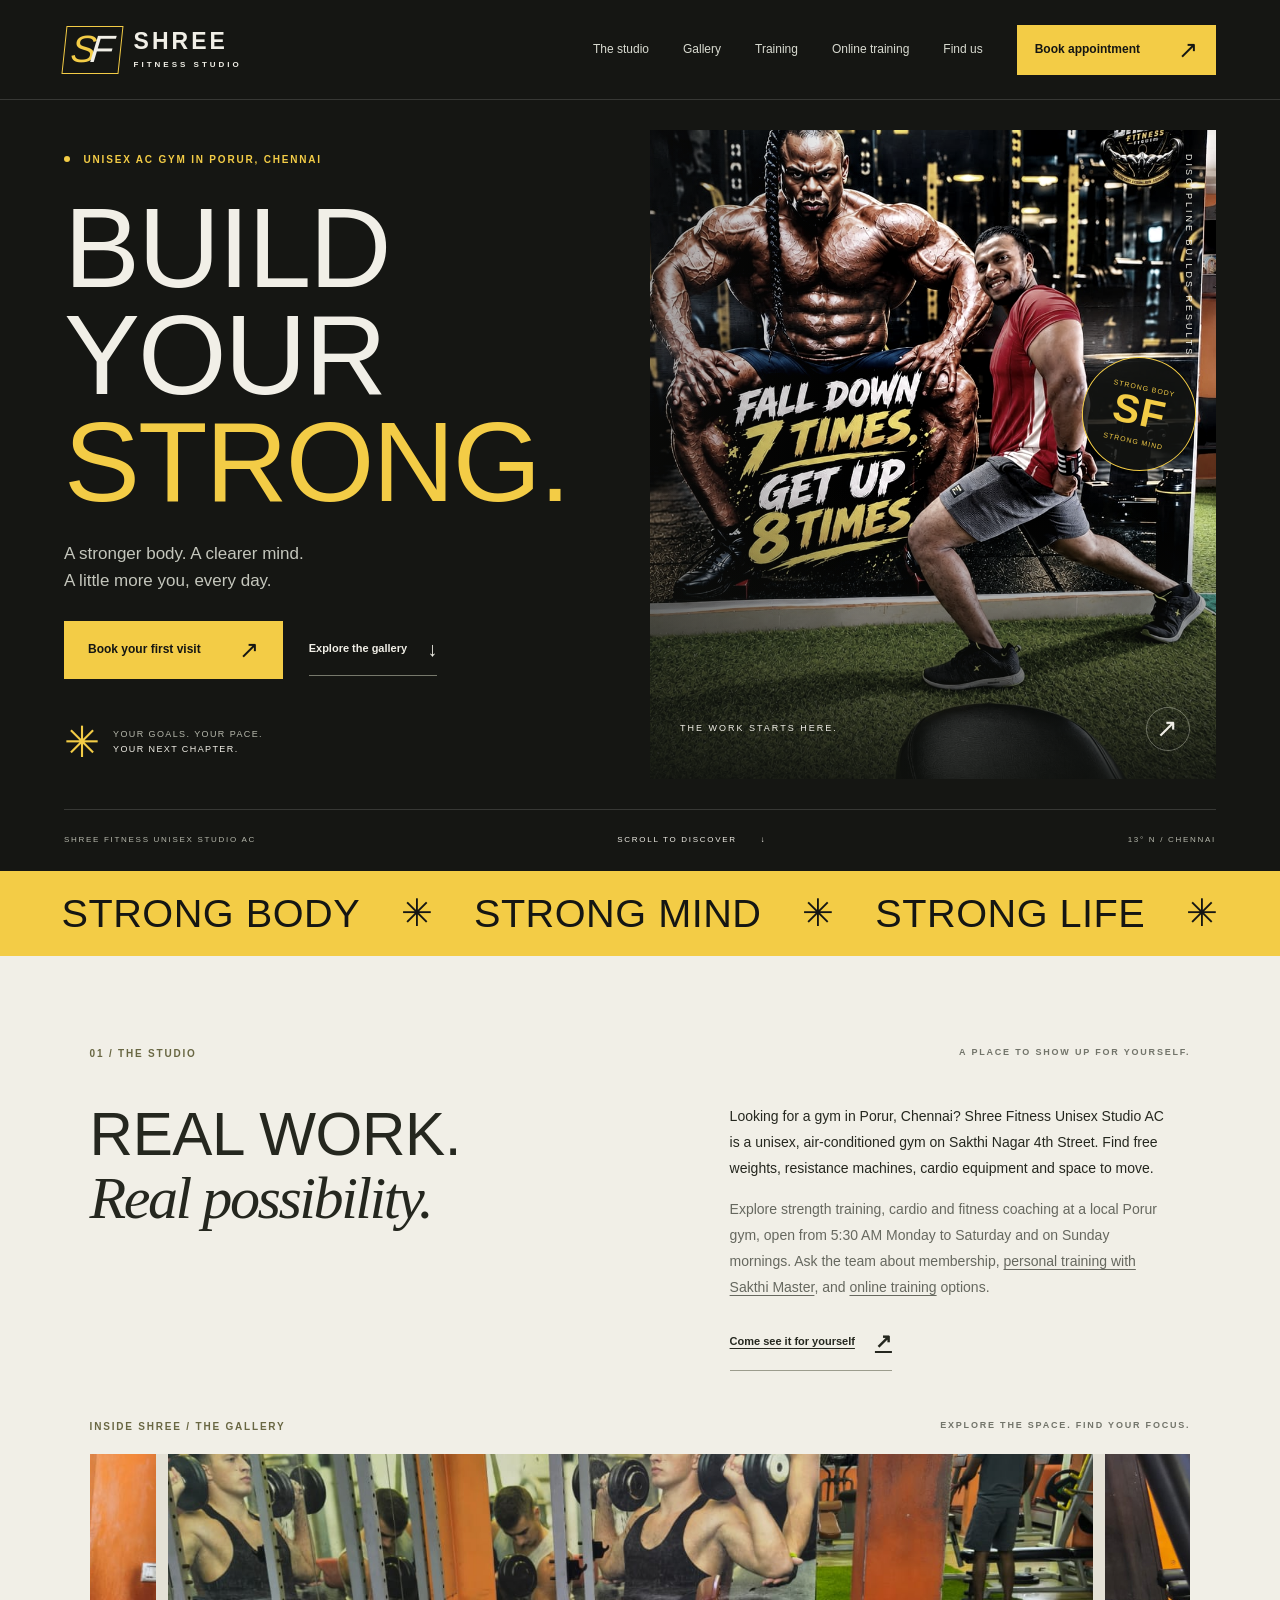
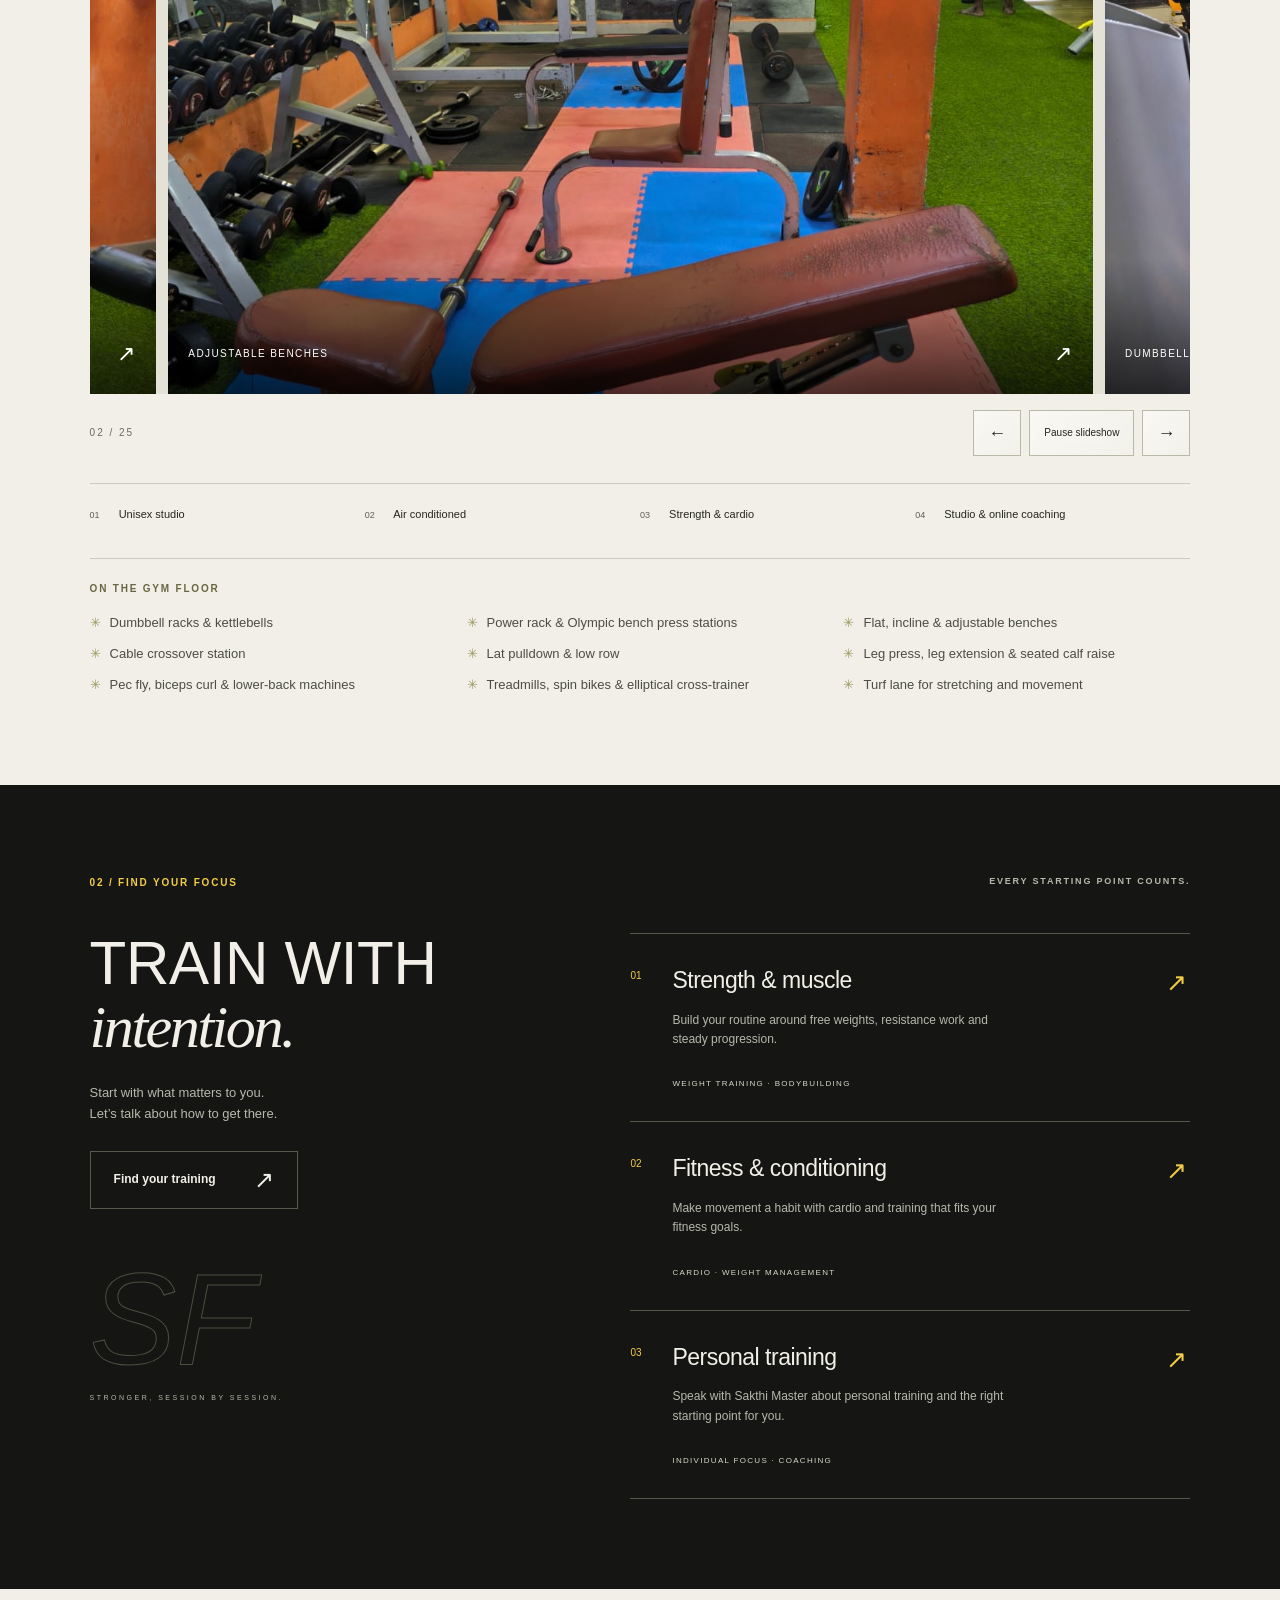
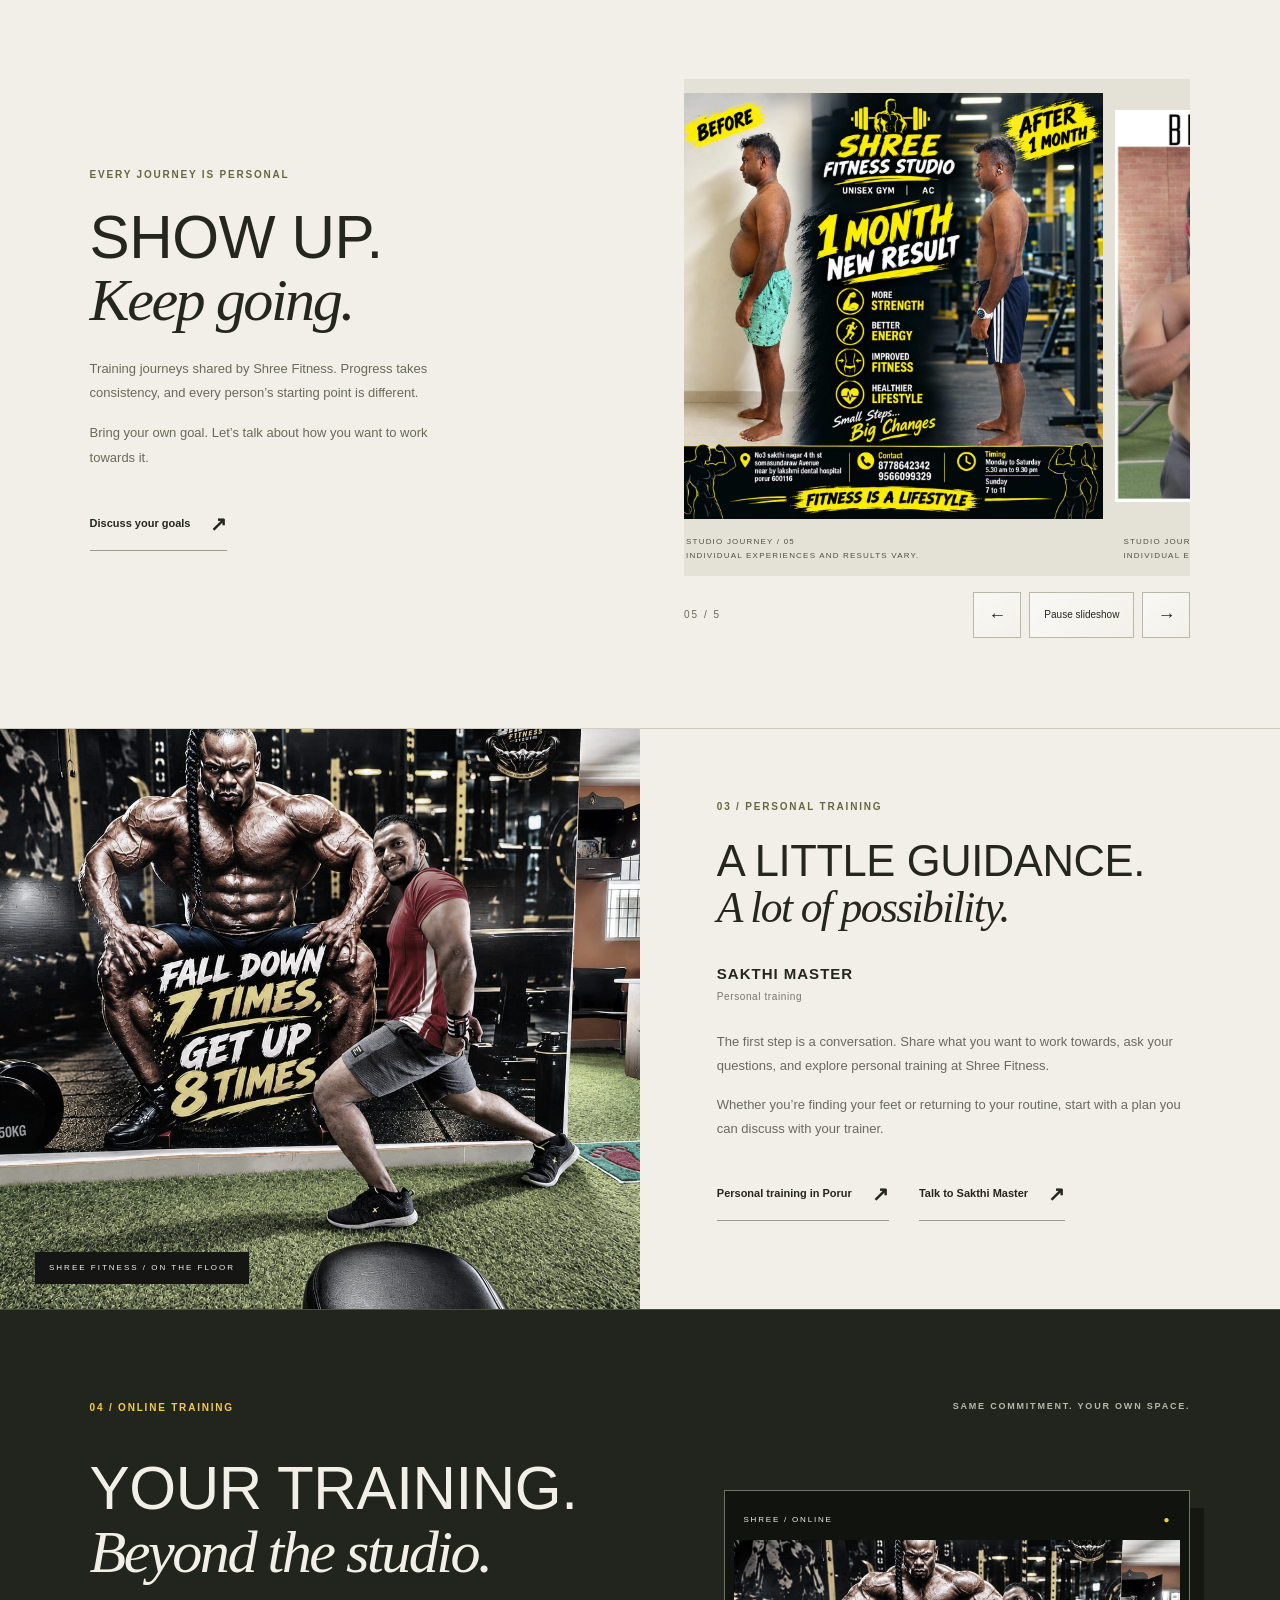
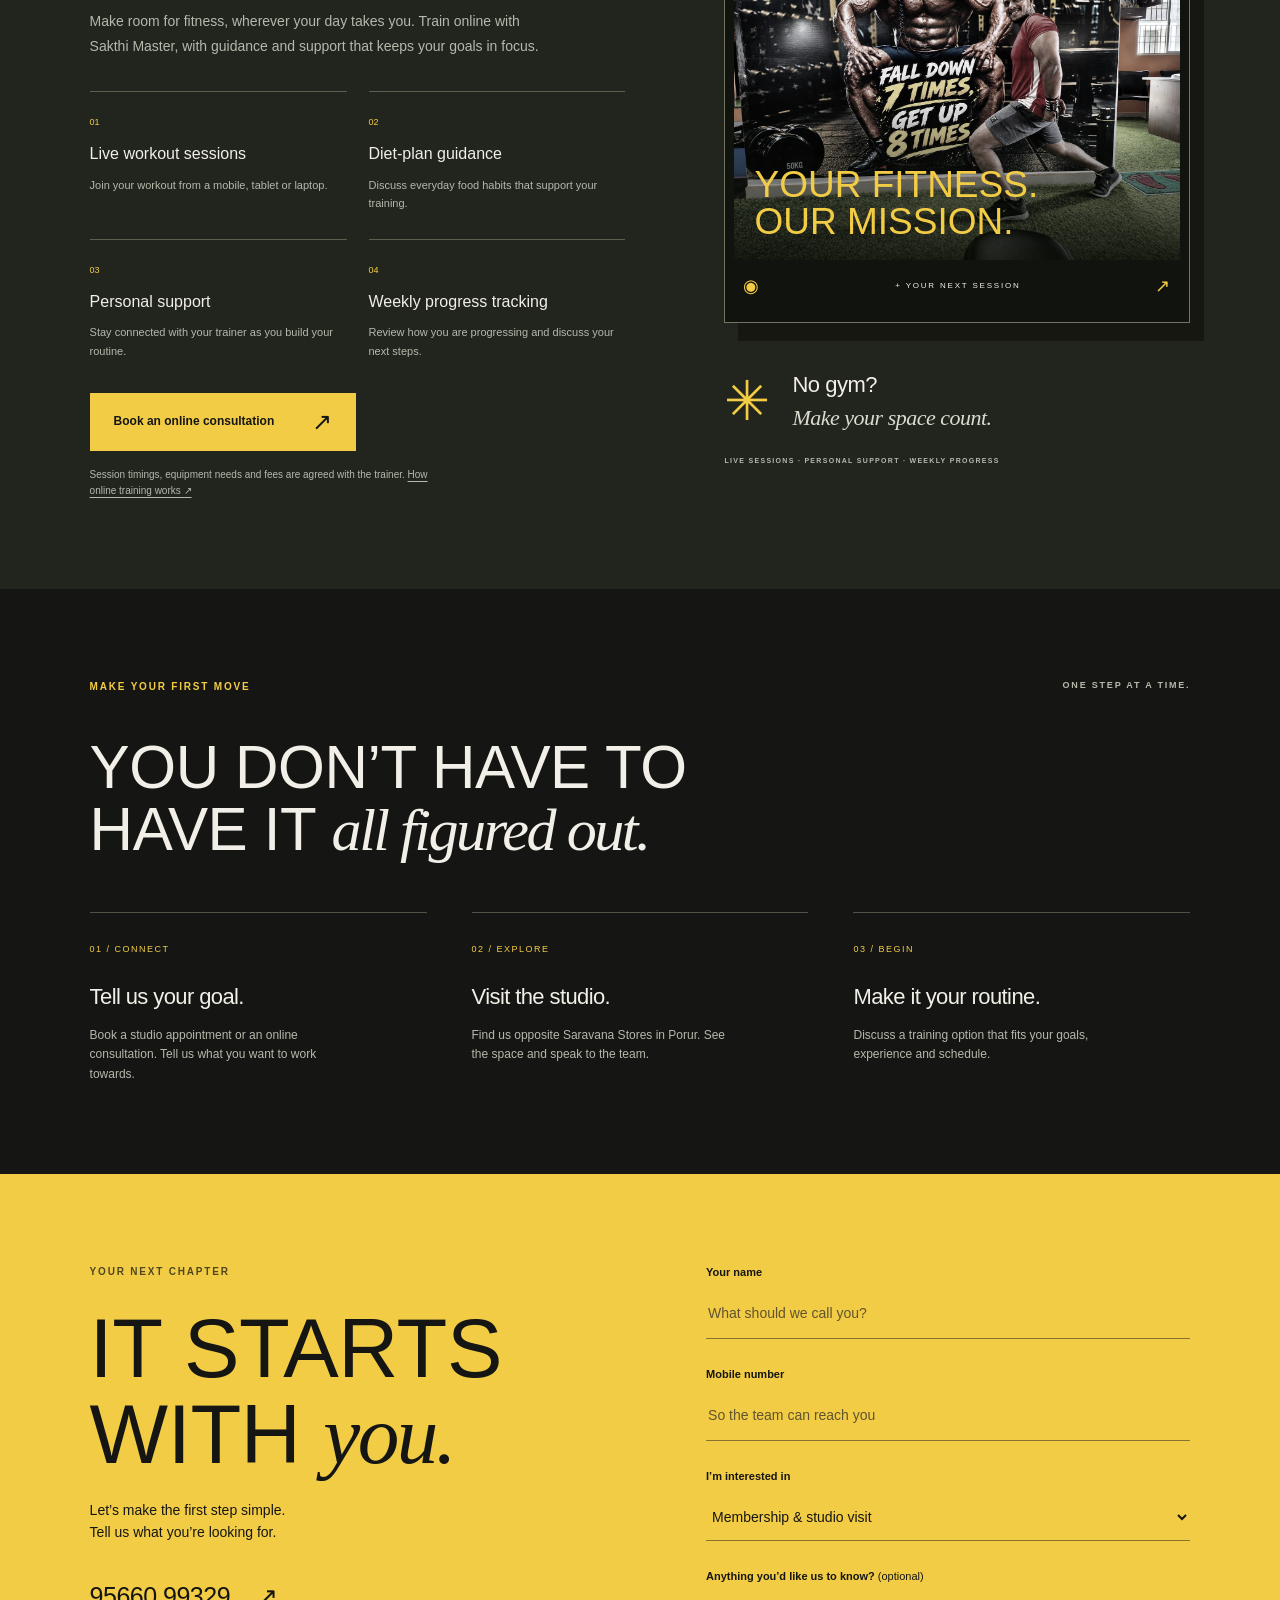
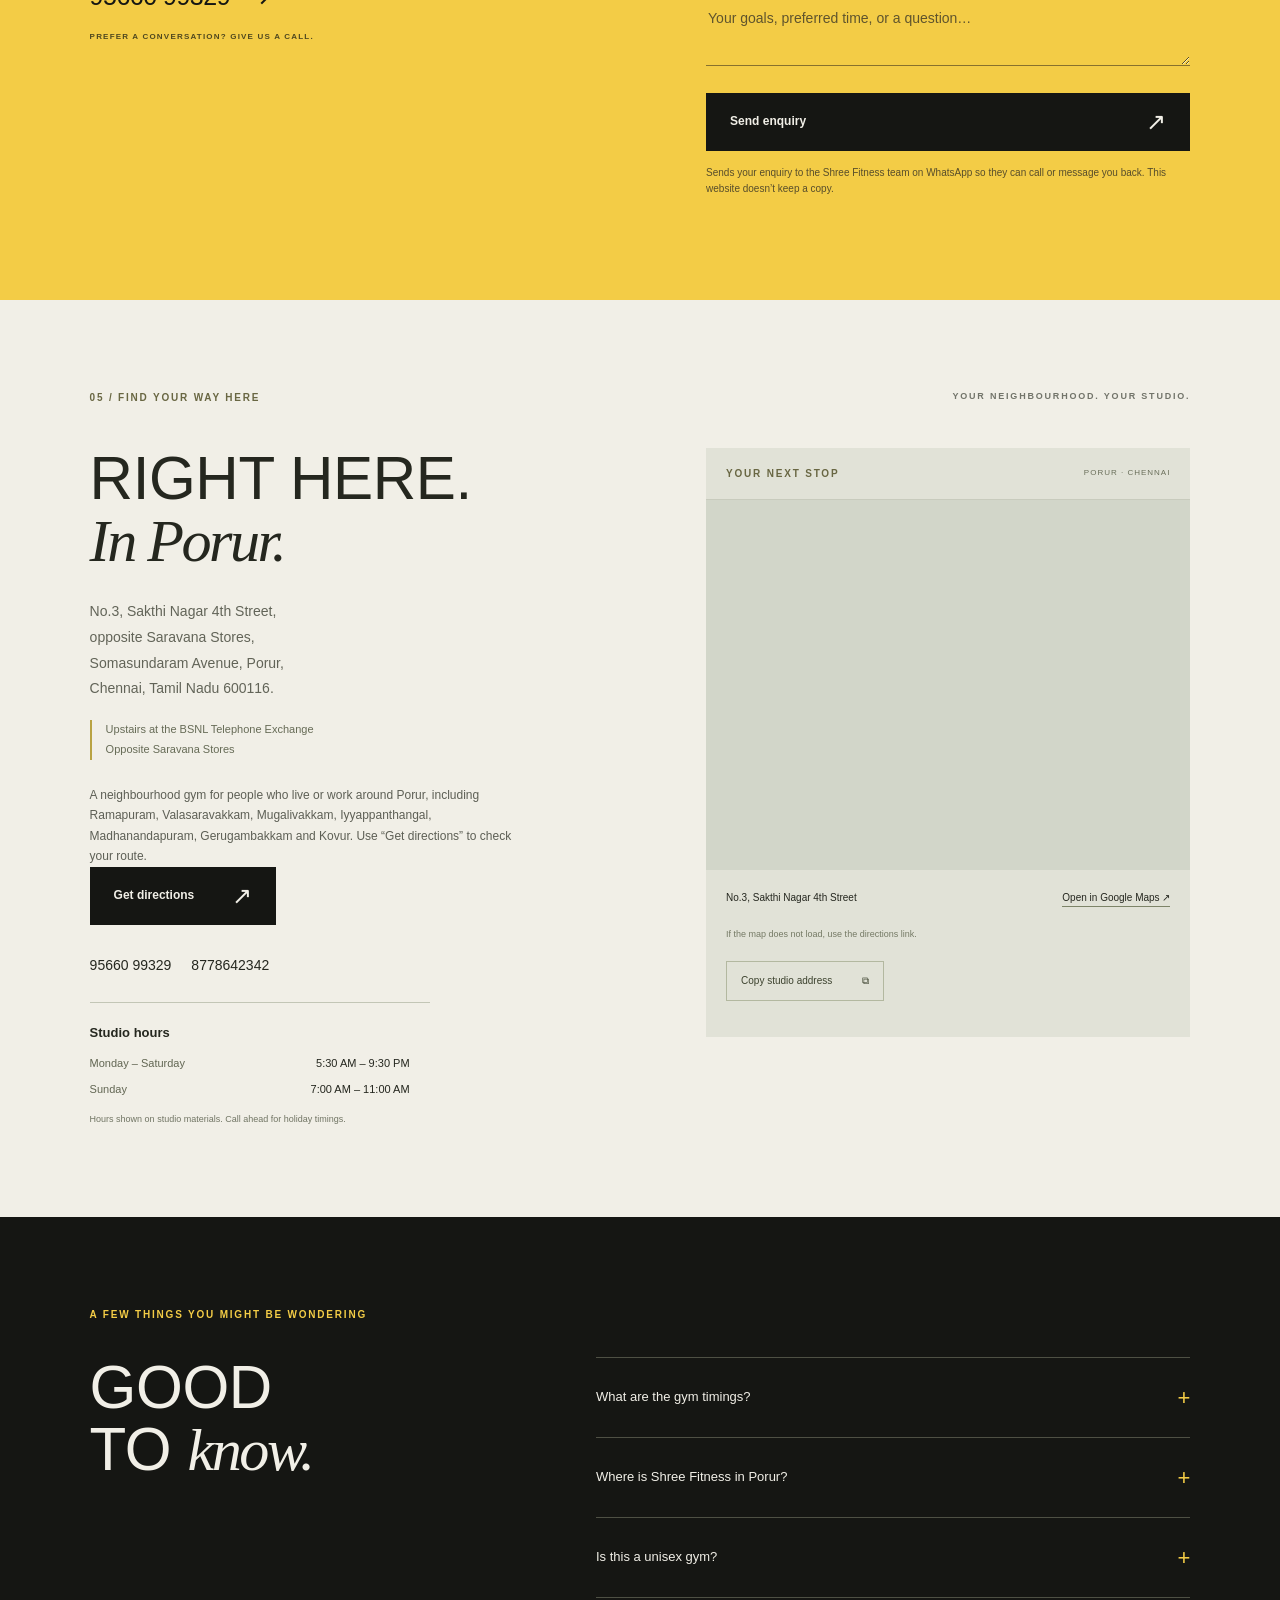
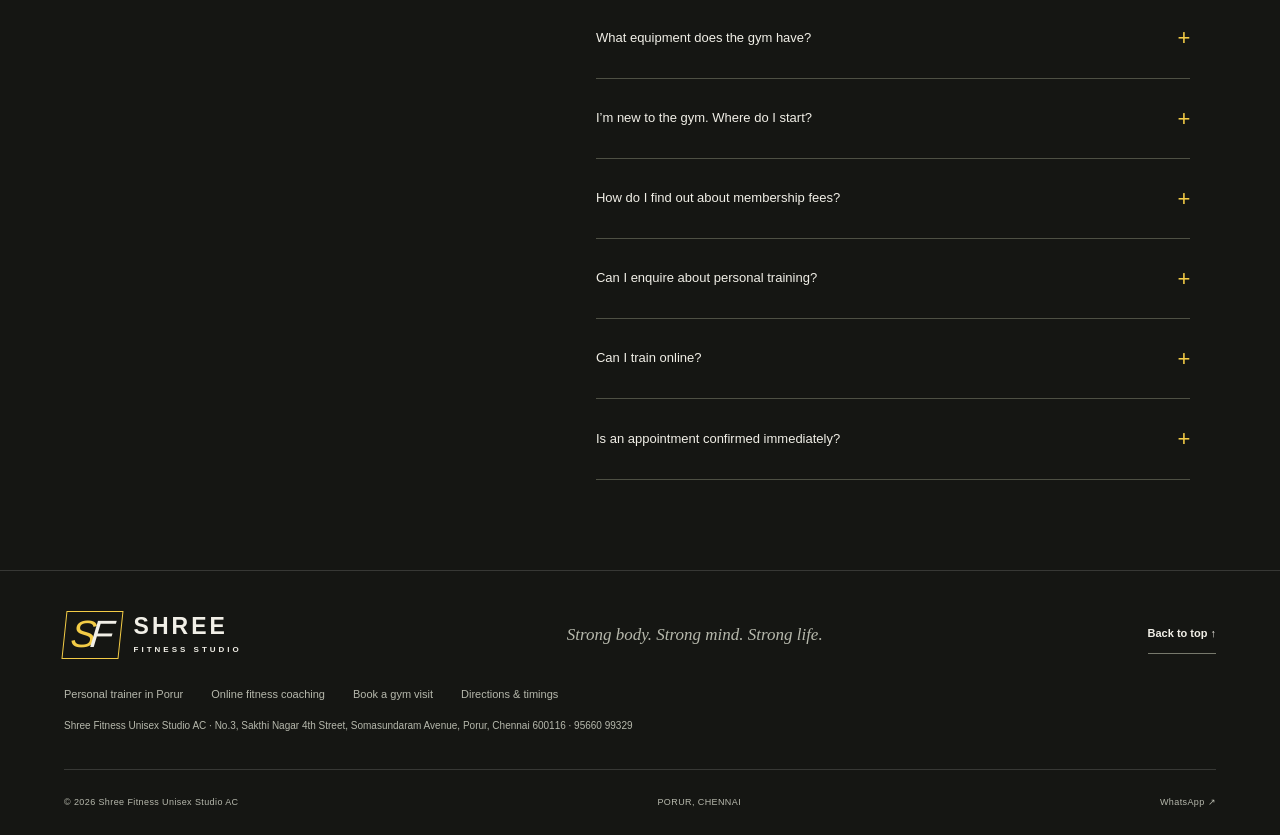
==== commit b6a80d6c: "Speed up mobile loading and fix accessibility issues - Serve photos as responsive WebP (assets/opt, " ====
--- a/index.html
+++ b/index.html
@@ -26,21 +26,21 @@
 <body>
   <a class="skip-link" href="#main">Skip to content</a>
   <header class="site-header">
-    <a class="brand" href="./" aria-label="Shree Fitness home"><span class="brand-symbol" aria-hidden="true">S<span>F</span></span><span class="brand-name">SHREE<span>FITNESS STUDIO</span></span></a>
+    <a class="brand" href="./"><span class="brand-symbol" aria-hidden="true">S<span>F</span></span><span class="brand-name">SHREE<span>FITNESS STUDIO</span></span></a>
     <button class="menu-toggle" aria-expanded="false" aria-controls="navigation">Menu <span aria-hidden="true">☰</span></button>
     <nav id="navigation" aria-label="Main navigation"><a href="#studio">The studio</a><a href="#gallery">Gallery</a><a href="#training">Training</a><a href="#online">Online training</a><a href="#visit">Find us</a><a class="button button-small" href="booking.html">Book appointment <span aria-hidden="true">↗</span></a></nav>
   </header>
   <main id="main">
     <section class="hero" aria-labelledby="hero-title">
       <div class="hero-copy"><h1 id="hero-title"><span class="eyebrow hero-kicker"><span class="status-dot"></span> UNISEX AC GYM IN PORUR, CHENNAI</span>BUILD<br>YOUR<br><em>STRONG.</em></h1><p class="hero-intro">A stronger body. A clearer mind.<br>A little more you, every day.</p><div class="hero-actions"><a class="button" href="booking.html">Book your first visit <span aria-hidden="true">↗</span></a><a class="text-link" href="#gallery">Explore the gallery <span aria-hidden="true">↓</span></a></div><div class="hero-note"><span class="mini-mark" aria-hidden="true">✳</span><p>YOUR GOALS. YOUR PACE.<br><strong>YOUR NEXT CHAPTER.</strong></p></div></div>
-      <div class="hero-visual"><img src="assets/training.jpeg" alt="Member stretching on the training turf at Shree Fitness, a unisex AC gym in Porur, Chennai" width="1448" height="1086" fetchpriority="high"><div class="hero-photo-shade"></div><span class="vertical-label">DISCIPLINE BUILDS RESULTS</span><div class="photo-caption"><span>THE WORK STARTS HERE.</span><span class="circle-arrow" aria-hidden="true">↗</span></div><div class="hero-stamp" aria-hidden="true">STRONG BODY<br><b>SF</b><br>STRONG MIND</div></div>
+      <div class="hero-visual"><img src="assets/training.jpeg" sizes="(max-width: 760px) 88vw, 44vw" alt="Member stretching on the training turf at Shree Fitness, a unisex AC gym in Porur, Chennai" width="1448" height="1086" fetchpriority="high"><div class="hero-photo-shade"></div><span class="vertical-label">DISCIPLINE BUILDS RESULTS</span><div class="photo-caption"><span>THE WORK STARTS HERE.</span><span class="circle-arrow" aria-hidden="true">↗</span></div><div class="hero-stamp" aria-hidden="true">STRONG BODY<br><b>SF</b><br>STRONG MIND</div></div>
       <div class="hero-bottom"><span>SHREE FITNESS UNISEX STUDIO AC</span><a href="#studio">SCROLL TO DISCOVER <span aria-hidden="true">↓</span></a><span>13° N / CHENNAI</span></div>
     </section>
     <div class="statement-strip" aria-label="Strong body, strong mind, strong life"><span>STRONG BODY</span><i aria-hidden="true">✳</i><span>STRONG MIND</span><i aria-hidden="true">✳</i><span>STRONG LIFE</span><i aria-hidden="true">✳</i></div>
     <section id="studio" class="studio section-light section-pad">
       <div class="section-top"><p class="eyebrow">01 / THE STUDIO</p><span class="micro">A PLACE TO SHOW UP FOR YOURSELF.</span></div>
       <div class="intro-grid"><h2>REAL WORK.<br><span class="serif">Real possibility.</span></h2><div class="intro-text"><p>Looking for a gym in Porur, Chennai? Shree Fitness Unisex Studio AC is a unisex, air-conditioned gym on Sakthi Nagar 4th Street. Find free weights, resistance machines, cardio equipment and space to move.</p><p>Explore strength training, cardio and fitness coaching at a local Porur gym, open from 5:30 AM Monday to Saturday and on Sunday mornings. Ask the team about membership, <a href="personal-training.html">personal training with Sakthi Master</a>, and <a href="online-training.html">online training</a> options.</p><a class="text-link dark-link" href="#visit">Come see it for yourself <span aria-hidden="true">↗</span></a></div></div>
-      <div id="gallery" class="carousel studio-carousel" data-carousel role="region" aria-roledescription="carousel" aria-label="Gym and equipment gallery"><div class="gallery-heading"><p class="eyebrow">INSIDE SHREE / THE GALLERY</p><span class="micro">EXPLORE THE SPACE. FIND YOUR FOCUS.</span></div><div class="carousel-track gallery"><button class="gallery-item" data-image="assets/gym-01.jpeg" data-caption="Main gym floor — Shree Fitness, Porur" aria-label="View photo: Main gym floor"><img src="assets/gym-01.jpeg" alt="Wide view of the Porur gym floor with a green turf walkway, plate-loaded machines, benches and orange pillars" loading="lazy" width="1200" height="1600"><span>MAIN GYM FLOOR <b aria-hidden="true">&#8599;</b></span></button><button class="gallery-item" data-image="assets/gym-02.jpeg" data-caption="Adjustable benches — Shree Fitness, Porur" aria-label="View photo: Adjustable benches"><img src="assets/gym-02.jpeg" alt="Adjustable benches on foam mats beside a dumbbell rack, power rack and wall mirrors" loading="lazy" width="1200" height="1600"><span>ADJUSTABLE BENCHES <b aria-hidden="true">&#8599;</b></span></button><button class="gallery-item" data-image="assets/gym-03.jpeg" data-caption="Dumbbell rack — Shree Fitness, Porur" aria-label="View photo: Dumbbell rack"><img src="assets/gym-03.jpeg" alt="Two-tier racks of rubber dumbbells and a kettlebell on turf, beside a mirrored wall and power rack" loading="lazy" width="1200" height="1600"><span>DUMBBELL RACK <b aria-hidden="true">&#8599;</b></span></button><button class="gallery-item" data-image="assets/gym-04.jpeg" data-caption="Power rack — Shree Fitness, Porur" aria-label="View photo: Power rack"><img src="assets/gym-04.jpeg" alt="Power rack with a flat bench and loaded barbell on foam mats, in front of a mirror and wall mural" loading="lazy" width="1200" height="1600"><span>POWER RACK <b aria-hidden="true">&#8599;</b></span></button><button class="gallery-item" data-image="assets/gym-05.jpeg" data-caption="Cable crossover — Shree Fitness, Porur" aria-label="View photo: Cable crossover"><img src="assets/gym-05.jpeg" alt="Cable crossover station on turf with step platforms, a hyperextension bench and dumbbell racks behind" loading="lazy" width="1200" height="1600"><span>CABLE CROSSOVER <b aria-hidden="true">&#8599;</b></span></button><button class="gallery-item" data-image="assets/gym-06.jpeg" data-caption="Incline press — Shree Fitness, Porur" aria-label="View photo: Incline press"><img src="assets/gym-06.jpeg" alt="Member doing an incline dumbbell press at Shree Fitness, with plate-loaded machines behind" loading="lazy" width="1200" height="1600"><span>INCLINE PRESS <b aria-hidden="true">&#8599;</b></span></button><button class="gallery-item" data-image="assets/gym-07.jpeg" data-caption="Bench press stations — Shree Fitness, Porur" aria-label="View photo: Bench press stations"><img src="assets/gym-07.jpeg" alt="Flat and incline Olympic bench press stations beside the turf lane, with a lat pulldown behind" loading="lazy" width="1200" height="1600"><span>BENCH PRESS STATIONS <b aria-hidden="true">&#8599;</b></span></button><button class="gallery-item" data-image="assets/gym-08.jpeg" data-caption="Strength machines — Shree Fitness, Porur" aria-label="View photo: Strength machines"><img src="assets/gym-08.jpeg" alt="Olympic bench press stations, lat pulldown and plate-loaded machines at the Porur gym" loading="lazy" width="1200" height="1600"><span>STRENGTH MACHINES <b aria-hidden="true">&#8599;</b></span></button><button class="gallery-item" data-image="assets/gym-09.jpeg" data-caption="Leg press — Shree Fitness, Porur" aria-label="View photo: Leg press"><img src="assets/gym-09.jpeg" alt="Plate-loaded leg press stacked with bumper plates, with a wall-mounted TV and air conditioner above" loading="lazy" width="1200" height="1600"><span>LEG PRESS <b aria-hidden="true">&#8599;</b></span></button><button class="gallery-item" data-image="assets/gym-10.jpeg" data-caption="Leg extension — Shree Fitness, Porur" aria-label="View photo: Leg extension"><img src="assets/gym-10.jpeg" alt="Leg extension machine with treadmills along the orange back wall of the gym" loading="lazy" width="1200" height="1600"><span>LEG EXTENSION <b aria-hidden="true">&#8599;</b></span></button><button class="gallery-item" data-image="assets/gym-11.jpeg" data-caption="Lower back machine — Shree Fitness, Porur" aria-label="View photo: Lower back machine"><img src="assets/gym-11.jpeg" alt="Lower back extension machine and leg extension bench in front of glass panels with fitness murals" loading="lazy" width="1200" height="1600"><span>LOWER BACK MACHINE <b aria-hidden="true">&#8599;</b></span></button><button class="gallery-item" data-image="assets/gym-12.jpeg" data-caption="Lat pulldown — Shree Fitness, Porur" aria-label="View photo: Lat pulldown"><img src="assets/gym-12.jpeg" alt="Lat pulldown and low row station at Shree Fitness, with plate-loaded machines behind" loading="lazy" width="1200" height="1600"><span>LAT PULLDOWN <b aria-hidden="true">&#8599;</b></span></button><button class="gallery-item" data-image="assets/gym-13.jpeg" data-caption="Seated calf raise — Shree Fitness, Porur" aria-label="View photo: Seated calf raise"><img src="assets/gym-13.jpeg" alt="Plate-loaded seated calf raise, adjustable bench and dumbbells on green turf beside a cable station" loading="lazy" width="1200" height="1600"><span>SEATED CALF RAISE <b aria-hidden="true">&#8599;</b></span></button><button class="gallery-item" data-image="assets/gym-14.jpeg" data-caption="Pec fly machine — Shree Fitness, Porur" aria-label="View photo: Pec fly machine"><img src="assets/gym-14.jpeg" alt="Pec fly and rear delt machine with selectorized machines and a dumbbell area behind" loading="lazy" width="1200" height="1600"><span>PEC FLY MACHINE <b aria-hidden="true">&#8599;</b></span></button><button class="gallery-item" data-image="assets/gym-15.jpeg" data-caption="Biceps curl station — Shree Fitness, Porur" aria-label="View photo: Biceps curl station"><img src="assets/gym-15.jpeg" alt="Biceps curl station and knee-raise/dip tower with weight plates at the Porur gym" loading="lazy" width="1200" height="1600"><span>BICEPS CURL STATION <b aria-hidden="true">&#8599;</b></span></button><button class="gallery-item" data-image="assets/gym-16.jpeg" data-caption="Treadmills — Shree Fitness, Porur" aria-label="View photo: Treadmills"><img src="assets/gym-16.jpeg" alt="Row of three treadmills in the Shree Fitness cardio area, along an orange wall with windows" loading="lazy" width="1200" height="1600"><span>TREADMILLS <b aria-hidden="true">&#8599;</b></span></button><button class="gallery-item" data-image="assets/gym-17.jpeg" data-caption="Spin bikes — Shree Fitness, Porur" aria-label="View photo: Spin bikes"><img src="assets/gym-17.jpeg" alt="Three spin bikes and a recumbent bike in the cardio section" loading="lazy" width="1200" height="1600"><span>SPIN BIKES <b aria-hidden="true">&#8599;</b></span></button><button class="gallery-item" data-image="assets/gym-18.jpeg" data-caption="Cardio section — Shree Fitness, Porur" aria-label="View photo: Cardio section"><img src="assets/gym-18.jpeg" alt="Member on an elliptical cross-trainer, with spin bikes and leg machines in the cardio section" loading="lazy" width="1200" height="1600"><span>CARDIO SECTION <b aria-hidden="true">&#8599;</b></span></button><button class="gallery-item" data-image="assets/gym-19.jpeg" data-caption="Studio poster — Shree Fitness, Porur" aria-label="View photo: Studio poster"><img src="assets/gym-19.jpeg" alt="Shree Fitness Studio poster listing weight training, fitness for women and a healthy lifestyle" loading="lazy" width="1200" height="1600"><span>STUDIO POSTER <b aria-hidden="true">&#8599;</b></span></button><button class="gallery-item" data-image="assets/gym-20.jpeg" data-caption="Shree Fitness bag — Shree Fitness, Porur" aria-label="View photo: Shree Fitness bag"><img src="assets/gym-20.jpeg" alt="Black and yellow Shree Fitness Studio duffel bag in front of motivational posters" loading="lazy" width="1200" height="1600"><span>SHREE FITNESS BAG <b aria-hidden="true">&#8599;</b></span></button><button class="gallery-item" data-image="assets/gym-22.jpeg" data-caption="Turf & mural — Shree Fitness, Porur" aria-label="View photo: Turf & mural"><img src="assets/gym-22.jpeg" alt="Wall mural reading “Fall down 7 times, get up 8 times” above the green turf training area" loading="lazy" width="1200" height="1600"><span>TURF & MURAL <b aria-hidden="true">&#8599;</b></span></button><button class="gallery-item" data-image="assets/gym-23.jpeg" data-caption="Strength mural — Shree Fitness, Porur" aria-label="View photo: Strength mural"><img src="assets/gym-23.jpeg" alt="Mural with the quote “Don’t stop when you’re tired” above a barbell and weight plate area" loading="lazy" width="1200" height="1600"><span>STRENGTH MURAL <b aria-hidden="true">&#8599;</b></span></button><button class="gallery-item" data-image="assets/gym-24.jpeg" data-caption="Women’s training mural — Shree Fitness, Porur" aria-label="View photo: Women’s training mural"><img src="assets/gym-24.jpeg" alt="Mural of women training with the quote “The pain you feel today will become the strength you carry tomorrow”" loading="lazy" width="1200" height="1600"><span>WOMEN’S TRAINING MURAL <b aria-hidden="true">&#8599;</b></span></button><button class="gallery-item" data-image="assets/gym-25.jpeg" data-caption="Motivation wall — Shree Fitness, Porur" aria-label="View photo: Motivation wall"><img src="assets/gym-25.jpeg" alt="Poster of a woman holding weight plates: “The strongest people are built through the hardest battles”" loading="lazy" width="1200" height="1600"><span>MOTIVATION WALL <b aria-hidden="true">&#8599;</b></span></button><button class="gallery-item" data-image="assets/gym-26.jpeg" data-caption="Studio entrance — Shree Fitness, Porur" aria-label="View photo: Studio entrance"><img src="assets/gym-26.jpeg" alt="Glass entrance door with the Shree Fitness Studio crown logo and Sakthi Master’s contact numbers" loading="lazy" width="1200" height="1600"><span>STUDIO ENTRANCE <b aria-hidden="true">&#8599;</b></span></button></div><div class="carousel-controls"><span class="carousel-count" aria-live="off"></span><div><button type="button" data-prev aria-label="Previous photo">&#8592;</button><button type="button" data-pause>Pause slideshow</button><button type="button" data-next aria-label="Next photo">&#8594;</button></div></div></div>
+      <div id="gallery" class="carousel studio-carousel" data-carousel role="region" aria-roledescription="carousel" aria-label="Gym and equipment gallery"><div class="gallery-heading"><p class="eyebrow">INSIDE SHREE / THE GALLERY</p><span class="micro">EXPLORE THE SPACE. FIND YOUR FOCUS.</span></div><div class="carousel-track gallery"><button class="gallery-item" data-image="assets/gym-01.jpeg" data-caption="Main gym floor — Shree Fitness, Porur" aria-label="View photo: Main gym floor"><img src="assets/gym-01.jpeg" sizes="(max-width: 760px) 80vw, 72vw" alt="Wide view of the Porur gym floor with a green turf walkway, plate-loaded machines, benches and orange pillars" loading="lazy" width="1200" height="1600"><span>MAIN GYM FLOOR <b aria-hidden="true">&#8599;</b></span></button><button class="gallery-item" data-image="assets/gym-02.jpeg" data-caption="Adjustable benches — Shree Fitness, Porur" aria-label="View photo: Adjustable benches"><img src="assets/gym-02.jpeg" sizes="(max-width: 760px) 80vw, 72vw" alt="Adjustable benches on foam mats beside a dumbbell rack, power rack and wall mirrors" loading="lazy" width="1200" height="1600"><span>ADJUSTABLE BENCHES <b aria-hidden="true">&#8599;</b></span></button><button class="gallery-item" data-image="assets/gym-03.jpeg" data-caption="Dumbbell rack — Shree Fitness, Porur" aria-label="View photo: Dumbbell rack"><img src="assets/gym-03.jpeg" sizes="(max-width: 760px) 80vw, 72vw" alt="Two-tier racks of rubber dumbbells and a kettlebell on turf, beside a mirrored wall and power rack" loading="lazy" width="1200" height="1600"><span>DUMBBELL RACK <b aria-hidden="true">&#8599;</b></span></button><button class="gallery-item" data-image="assets/gym-04.jpeg" data-caption="Power rack — Shree Fitness, Porur" aria-label="View photo: Power rack"><img src="assets/gym-04.jpeg" sizes="(max-width: 760px) 80vw, 72vw" alt="Power rack with a flat bench and loaded barbell on foam mats, in front of a mirror and wall mural" loading="lazy" width="1200" height="1600"><span>POWER RACK <b aria-hidden="true">&#8599;</b></span></button><button class="gallery-item" data-image="assets/gym-05.jpeg" data-caption="Cable crossover — Shree Fitness, Porur" aria-label="View photo: Cable crossover"><img src="assets/gym-05.jpeg" sizes="(max-width: 760px) 80vw, 72vw" alt="Cable crossover station on turf with step platforms, a hyperextension bench and dumbbell racks behind" loading="lazy" width="1200" height="1600"><span>CABLE CROSSOVER <b aria-hidden="true">&#8599;</b></span></button><button class="gallery-item" data-image="assets/gym-06.jpeg" data-caption="Incline press — Shree Fitness, Porur" aria-label="View photo: Incline press"><img src="assets/gym-06.jpeg" sizes="(max-width: 760px) 80vw, 72vw" alt="Member doing an incline dumbbell press at Shree Fitness, with plate-loaded machines behind" loading="lazy" width="1200" height="1600"><span>INCLINE PRESS <b aria-hidden="true">&#8599;</b></span></button><button class="gallery-item" data-image="assets/gym-07.jpeg" data-caption="Bench press stations — Shree Fitness, Porur" aria-label="View photo: Bench press stations"><img src="assets/gym-07.jpeg" sizes="(max-width: 760px) 80vw, 72vw" alt="Flat and incline Olympic bench press stations beside the turf lane, with a lat pulldown behind" loading="lazy" width="1200" height="1600"><span>BENCH PRESS STATIONS <b aria-hidden="true">&#8599;</b></span></button><button class="gallery-item" data-image="assets/gym-08.jpeg" data-caption="Strength machines — Shree Fitness, Porur" aria-label="View photo: Strength machines"><img src="assets/gym-08.jpeg" sizes="(max-width: 760px) 80vw, 72vw" alt="Olympic bench press stations, lat pulldown and plate-loaded machines at the Porur gym" loading="lazy" width="1200" height="1600"><span>STRENGTH MACHINES <b aria-hidden="true">&#8599;</b></span></button><button class="gallery-item" data-image="assets/gym-09.jpeg" data-caption="Leg press — Shree Fitness, Porur" aria-label="View photo: Leg press"><img src="assets/gym-09.jpeg" sizes="(max-width: 760px) 80vw, 72vw" alt="Plate-loaded leg press stacked with bumper plates, with a wall-mounted TV and air conditioner above" loading="lazy" width="1200" height="1600"><span>LEG PRESS <b aria-hidden="true">&#8599;</b></span></button><button class="gallery-item" data-image="assets/gym-10.jpeg" data-caption="Leg extension — Shree Fitness, Porur" aria-label="View photo: Leg extension"><img src="assets/gym-10.jpeg" sizes="(max-width: 760px) 80vw, 72vw" alt="Leg extension machine with treadmills along the orange back wall of the gym" loading="lazy" width="1200" height="1600"><span>LEG EXTENSION <b aria-hidden="true">&#8599;</b></span></button><button class="gallery-item" data-image="assets/gym-11.jpeg" data-caption="Lower back machine — Shree Fitness, Porur" aria-label="View photo: Lower back machine"><img src="assets/gym-11.jpeg" sizes="(max-width: 760px) 80vw, 72vw" alt="Lower back extension machine and leg extension bench in front of glass panels with fitness murals" loading="lazy" width="1200" height="1600"><span>LOWER BACK MACHINE <b aria-hidden="true">&#8599;</b></span></button><button class="gallery-item" data-image="assets/gym-12.jpeg" data-caption="Lat pulldown — Shree Fitness, Porur" aria-label="View photo: Lat pulldown"><img src="assets/gym-12.jpeg" sizes="(max-width: 760px) 80vw, 72vw" alt="Lat pulldown and low row station at Shree Fitness, with plate-loaded machines behind" loading="lazy" width="1200" height="1600"><span>LAT PULLDOWN <b aria-hidden="true">&#8599;</b></span></button><button class="gallery-item" data-image="assets/gym-13.jpeg" data-caption="Seated calf raise — Shree Fitness, Porur" aria-label="View photo: Seated calf raise"><img src="assets/gym-13.jpeg" sizes="(max-width: 760px) 80vw, 72vw" alt="Plate-loaded seated calf raise, adjustable bench and dumbbells on green turf beside a cable station" loading="lazy" width="1200" height="1600"><span>SEATED CALF RAISE <b aria-hidden="true">&#8599;</b></span></button><button class="gallery-item" data-image="assets/gym-14.jpeg" data-caption="Pec fly machine — Shree Fitness, Porur" aria-label="View photo: Pec fly machine"><img src="assets/gym-14.jpeg" sizes="(max-width: 760px) 80vw, 72vw" alt="Pec fly and rear delt machine with selectorized machines and a dumbbell area behind" loading="lazy" width="1200" height="1600"><span>PEC FLY MACHINE <b aria-hidden="true">&#8599;</b></span></button><button class="gallery-item" data-image="assets/gym-15.jpeg" data-caption="Biceps curl station — Shree Fitness, Porur" aria-label="View photo: Biceps curl station"><img src="assets/gym-15.jpeg" sizes="(max-width: 760px) 80vw, 72vw" alt="Biceps curl station and knee-raise/dip tower with weight plates at the Porur gym" loading="lazy" width="1200" height="1600"><span>BICEPS CURL STATION <b aria-hidden="true">&#8599;</b></span></button><button class="gallery-item" data-image="assets/gym-16.jpeg" data-caption="Treadmills — Shree Fitness, Porur" aria-label="View photo: Treadmills"><img src="assets/gym-16.jpeg" sizes="(max-width: 760px) 80vw, 72vw" alt="Row of three treadmills in the Shree Fitness cardio area, along an orange wall with windows" loading="lazy" width="1200" height="1600"><span>TREADMILLS <b aria-hidden="true">&#8599;</b></span></button><button class="gallery-item" data-image="assets/gym-17.jpeg" data-caption="Spin bikes — Shree Fitness, Porur" aria-label="View photo: Spin bikes"><img src="assets/gym-17.jpeg" sizes="(max-width: 760px) 80vw, 72vw" alt="Three spin bikes and a recumbent bike in the cardio section" loading="lazy" width="1200" height="1600"><span>SPIN BIKES <b aria-hidden="true">&#8599;</b></span></button><button class="gallery-item" data-image="assets/gym-18.jpeg" data-caption="Cardio section — Shree Fitness, Porur" aria-label="View photo: Cardio section"><img src="assets/gym-18.jpeg" sizes="(max-width: 760px) 80vw, 72vw" alt="Member on an elliptical cross-trainer, with spin bikes and leg machines in the cardio section" loading="lazy" width="1200" height="1600"><span>CARDIO SECTION <b aria-hidden="true">&#8599;</b></span></button><button class="gallery-item" data-image="assets/gym-19.jpeg" data-caption="Studio poster — Shree Fitness, Porur" aria-label="View photo: Studio poster"><img src="assets/gym-19.jpeg" sizes="(max-width: 760px) 80vw, 72vw" alt="Shree Fitness Studio poster listing weight training, fitness for women and a healthy lifestyle" loading="lazy" width="1200" height="1600"><span>STUDIO POSTER <b aria-hidden="true">&#8599;</b></span></button><button class="gallery-item" data-image="assets/gym-20.jpeg" data-caption="Shree Fitness bag — Shree Fitness, Porur" aria-label="View photo: Shree Fitness bag"><img src="assets/gym-20.jpeg" sizes="(max-width: 760px) 80vw, 72vw" alt="Black and yellow Shree Fitness Studio duffel bag in front of motivational posters" loading="lazy" width="1200" height="1600"><span>SHREE FITNESS BAG <b aria-hidden="true">&#8599;</b></span></button><button class="gallery-item" data-image="assets/gym-22.jpeg" data-caption="Turf & mural — Shree Fitness, Porur" aria-label="View photo: Turf & mural"><img src="assets/gym-22.jpeg" sizes="(max-width: 760px) 80vw, 72vw" alt="Wall mural reading “Fall down 7 times, get up 8 times” above the green turf training area" loading="lazy" width="1200" height="1600"><span>TURF & MURAL <b aria-hidden="true">&#8599;</b></span></button><button class="gallery-item" data-image="assets/gym-23.jpeg" data-caption="Strength mural — Shree Fitness, Porur" aria-label="View photo: Strength mural"><img src="assets/gym-23.jpeg" sizes="(max-width: 760px) 80vw, 72vw" alt="Mural with the quote “Don’t stop when you’re tired” above a barbell and weight plate area" loading="lazy" width="1200" height="1600"><span>STRENGTH MURAL <b aria-hidden="true">&#8599;</b></span></button><button class="gallery-item" data-image="assets/gym-24.jpeg" data-caption="Women’s training mural — Shree Fitness, Porur" aria-label="View photo: Women’s training mural"><img src="assets/gym-24.jpeg" sizes="(max-width: 760px) 80vw, 72vw" alt="Mural of women training with the quote “The pain you feel today will become the strength you carry tomorrow”" loading="lazy" width="1200" height="1600"><span>WOMEN’S TRAINING MURAL <b aria-hidden="true">&#8599;</b></span></button><button class="gallery-item" data-image="assets/gym-25.jpeg" data-caption="Motivation wall — Shree Fitness, Porur" aria-label="View photo: Motivation wall"><img src="assets/gym-25.jpeg" sizes="(max-width: 760px) 80vw, 72vw" alt="Poster of a woman holding weight plates: “The strongest people are built through the hardest battles”" loading="lazy" width="1200" height="1600"><span>MOTIVATION WALL <b aria-hidden="true">&#8599;</b></span></button><button class="gallery-item" data-image="assets/gym-26.jpeg" data-caption="Studio entrance — Shree Fitness, Porur" aria-label="View photo: Studio entrance"><img src="assets/gym-26.jpeg" sizes="(max-width: 760px) 80vw, 72vw" alt="Glass entrance door with the Shree Fitness Studio crown logo and Sakthi Master’s contact numbers" loading="lazy" width="1200" height="1600"><span>STUDIO ENTRANCE <b aria-hidden="true">&#8599;</b></span></button></div><div class="carousel-controls"><span class="carousel-count" aria-live="off"></span><div><button type="button" data-prev aria-label="Previous photo">&#8592;</button><button type="button" data-pause>Pause slideshow</button><button type="button" data-next aria-label="Next photo">&#8594;</button></div></div></div>
       <div class="studio-features"><span><b>01</b> Unisex studio</span><span><b>02</b> Air conditioned</span><span><b>03</b> Strength & cardio</span><span><b>04</b> Studio & online coaching</span></div>
       <div class="equipment-block"><h3>On the gym floor</h3><ul class="equipment-list"><li>Dumbbell racks & kettlebells</li><li>Power rack & Olympic bench press stations</li><li>Flat, incline & adjustable benches</li><li>Cable crossover station</li><li>Lat pulldown & low row</li><li>Leg press, leg extension & seated calf raise</li><li>Pec fly, biceps curl & lower-back machines</li><li>Treadmills, spin bikes & elliptical cross-trainer</li><li>Turf lane for stretching and movement</li></ul></div>
     </section>
--- a/enhancements.css
+++ b/enhancements.css
@@ -107,3 +107,6 @@
 /* Hidden spam trap on the enquiry and booking forms; people never see or fill it. */
 .hp-field{position:absolute;left:-10000px;width:1px;height:1px;overflow:hidden}
 button[type="submit"]:disabled{opacity:.6;cursor:wait}
+/* Text contrast (WCAG AA) on cream backgrounds. */
+.studio-features b{color:#5f6052}
+.progress-photo figcaption{color:#4f5243}
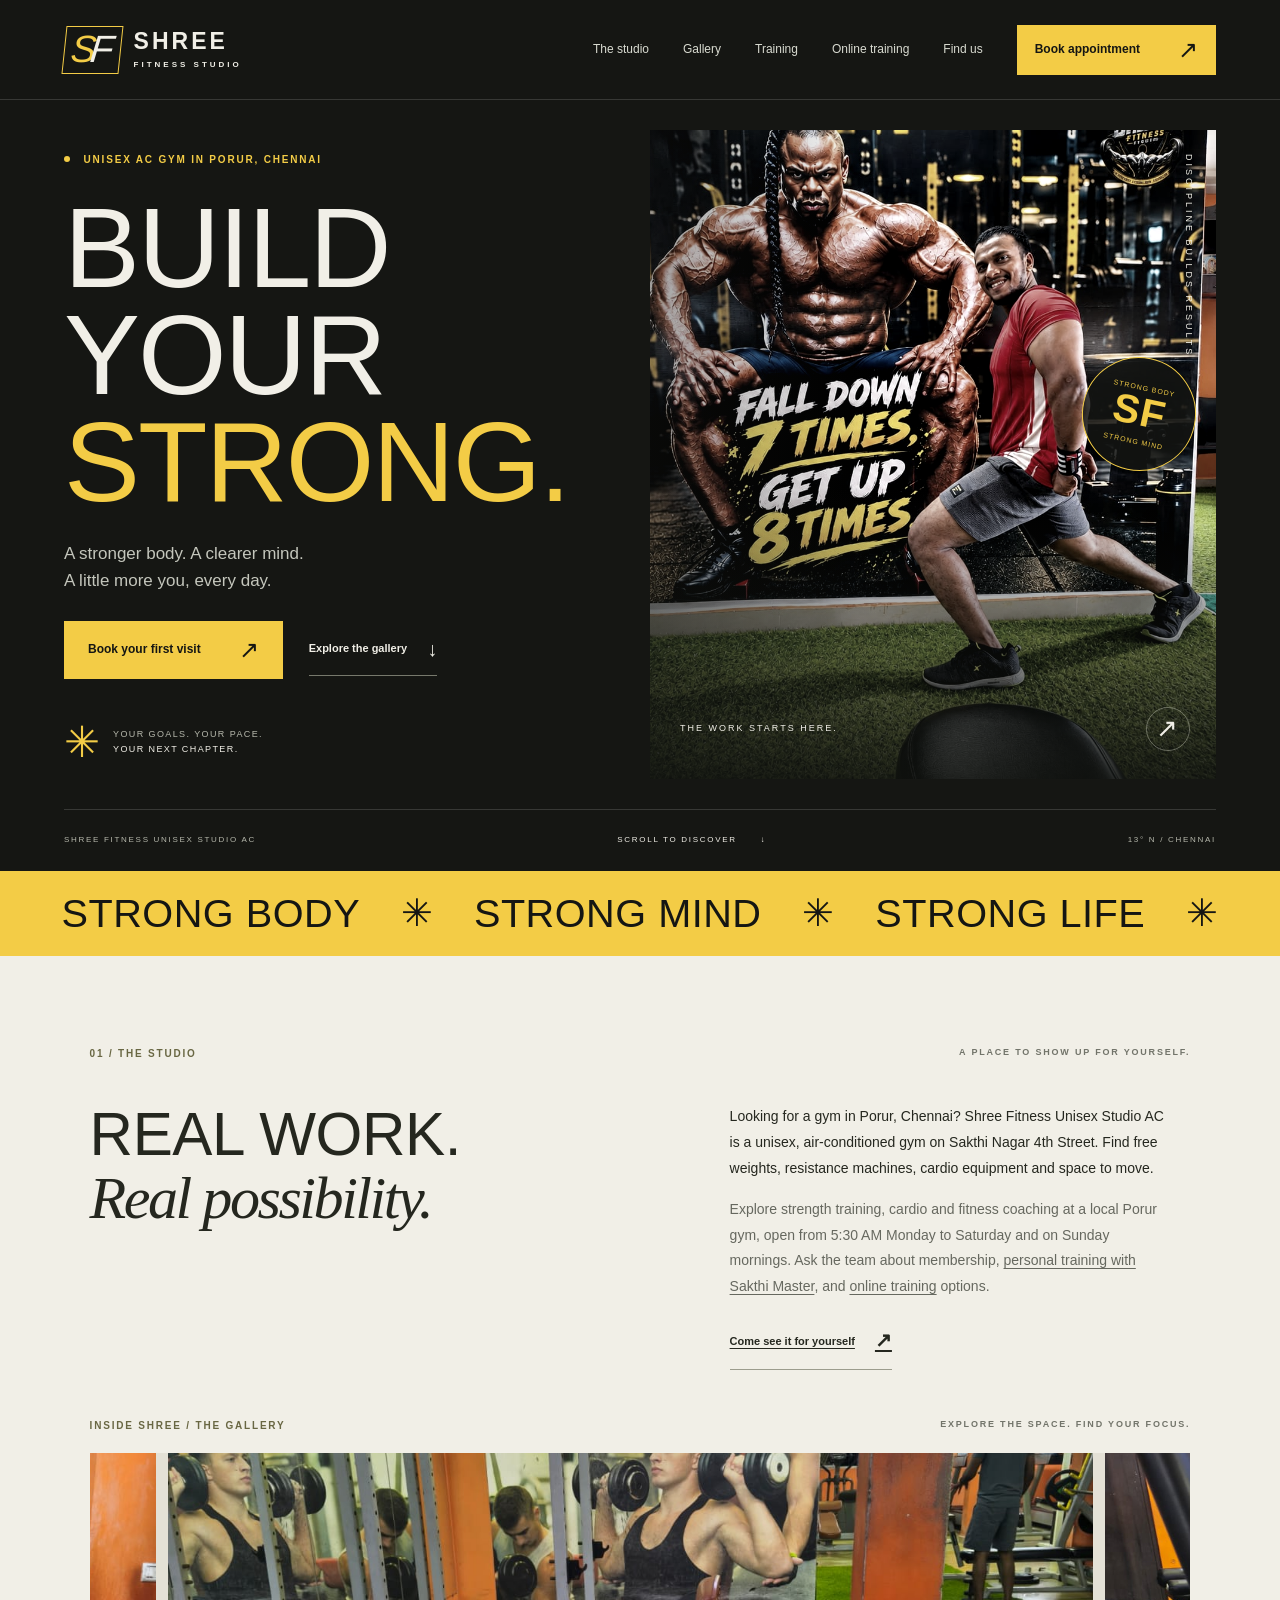
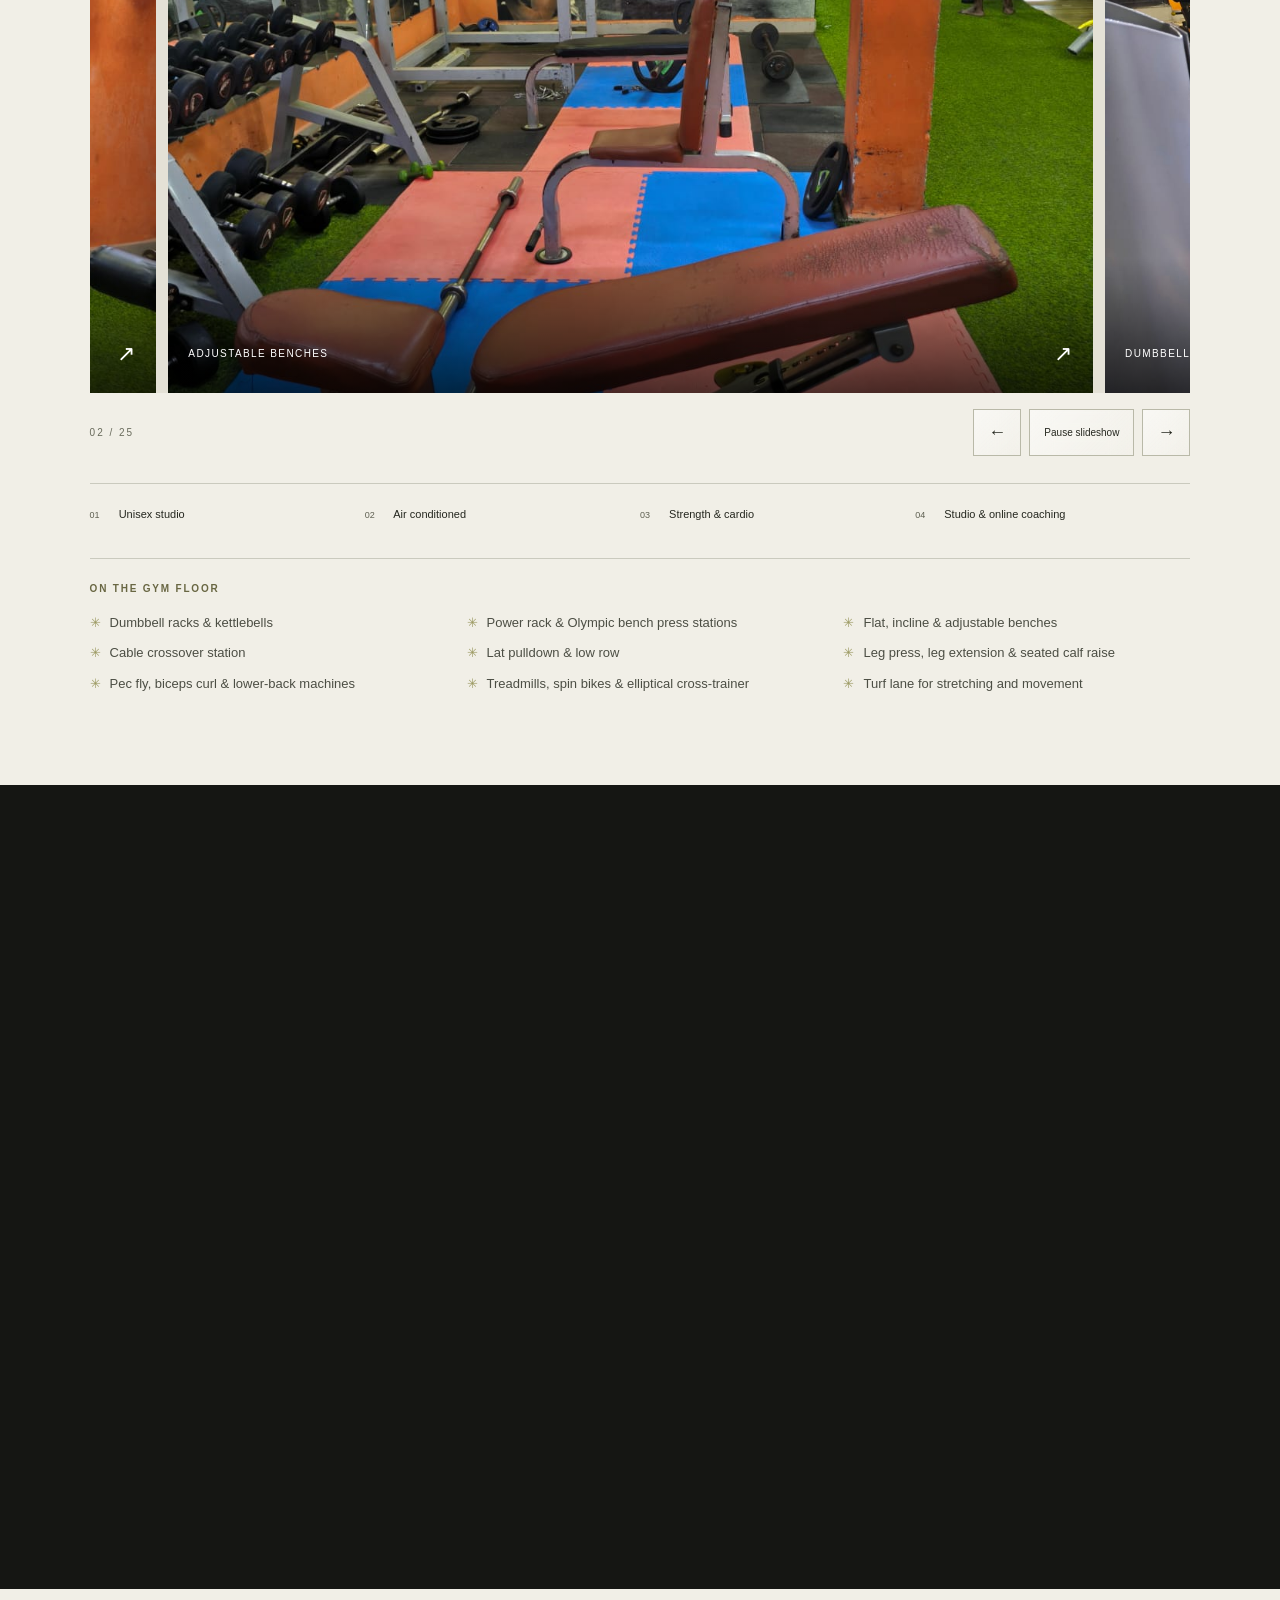
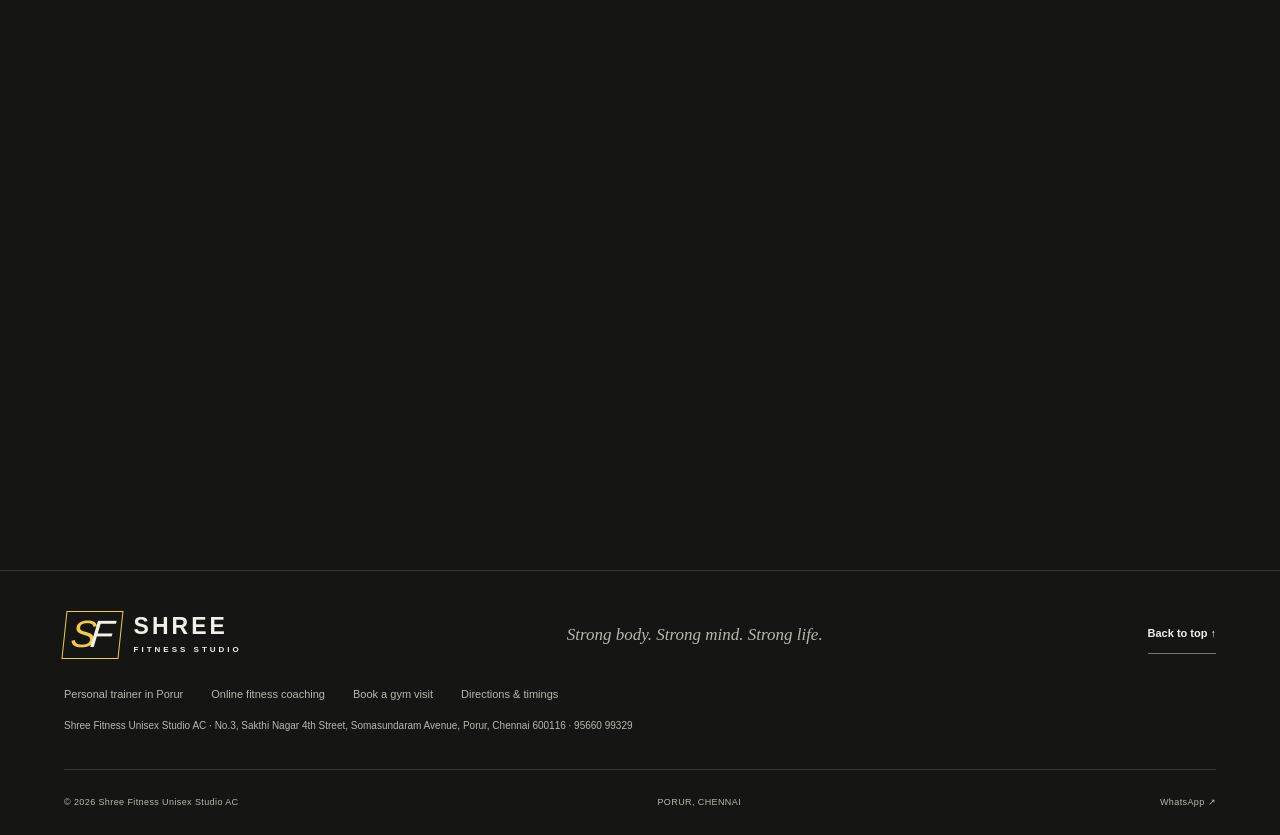
==== commit 7ef773d4: "Add Google Search Console verification tag Co-Authored-By: Claude Opus 5.5 <noreply@anthropic.com>" ====
--- a/index.html
+++ b/index.html
@@ -7,6 +7,7 @@
   <title>Gym in Porur, Chennai | Shree Fitness Unisex AC Studio</title>
   <meta name="description" content="Unisex AC gym in Porur, Chennai, opposite Saravana Stores. Weights, machines, cardio, personal training and online coaching. Open Mon–Sat from 5:30 AM.">
   <meta name="robots" content="index,follow,max-image-preview:large">
+  <meta name="google-site-verification" content="FQw1zcc6gMWXeduUZ1Cm_aRpkiL_Fx9dkE6y6R2bFAg">
   <link rel="canonical" href="https://shreefitnessstudio.pages.dev/">
   <meta property="og:locale" content="en_IN">
   <meta property="og:site_name" content="Shree Fitness Studio">
@@ -33,14 +34,14 @@
   <main id="main">
     <section class="hero" aria-labelledby="hero-title">
       <div class="hero-copy"><h1 id="hero-title"><span class="eyebrow hero-kicker"><span class="status-dot"></span> UNISEX AC GYM IN PORUR, CHENNAI</span>BUILD<br>YOUR<br><em>STRONG.</em></h1><p class="hero-intro">A stronger body. A clearer mind.<br>A little more you, every day.</p><div class="hero-actions"><a class="button" href="booking.html">Book your first visit <span aria-hidden="true">↗</span></a><a class="text-link" href="#gallery">Explore the gallery <span aria-hidden="true">↓</span></a></div><div class="hero-note"><span class="mini-mark" aria-hidden="true">✳</span><p>YOUR GOALS. YOUR PACE.<br><strong>YOUR NEXT CHAPTER.</strong></p></div></div>
-      <div class="hero-visual"><img src="assets/training.jpeg" sizes="(max-width: 760px) 88vw, 44vw" alt="Member stretching on the training turf at Shree Fitness, a unisex AC gym in Porur, Chennai" width="1448" height="1086" fetchpriority="high"><div class="hero-photo-shade"></div><span class="vertical-label">DISCIPLINE BUILDS RESULTS</span><div class="photo-caption"><span>THE WORK STARTS HERE.</span><span class="circle-arrow" aria-hidden="true">↗</span></div><div class="hero-stamp" aria-hidden="true">STRONG BODY<br><b>SF</b><br>STRONG MIND</div></div>
+      <div class="hero-visual"><img src="assets/training.jpeg" sizes="(max-width: 760px) 58vw, 44vw" alt="Member stretching on the training turf at Shree Fitness, a unisex AC gym in Porur, Chennai" width="1448" height="1086" fetchpriority="high"><div class="hero-photo-shade"></div><span class="vertical-label">DISCIPLINE BUILDS RESULTS</span><div class="photo-caption"><span>THE WORK STARTS HERE.</span><span class="circle-arrow" aria-hidden="true">↗</span></div><div class="hero-stamp" aria-hidden="true">STRONG BODY<br><b>SF</b><br>STRONG MIND</div></div>
       <div class="hero-bottom"><span>SHREE FITNESS UNISEX STUDIO AC</span><a href="#studio">SCROLL TO DISCOVER <span aria-hidden="true">↓</span></a><span>13° N / CHENNAI</span></div>
     </section>
     <div class="statement-strip" aria-label="Strong body, strong mind, strong life"><span>STRONG BODY</span><i aria-hidden="true">✳</i><span>STRONG MIND</span><i aria-hidden="true">✳</i><span>STRONG LIFE</span><i aria-hidden="true">✳</i></div>
     <section id="studio" class="studio section-light section-pad">
       <div class="section-top"><p class="eyebrow">01 / THE STUDIO</p><span class="micro">A PLACE TO SHOW UP FOR YOURSELF.</span></div>
       <div class="intro-grid"><h2>REAL WORK.<br><span class="serif">Real possibility.</span></h2><div class="intro-text"><p>Looking for a gym in Porur, Chennai? Shree Fitness Unisex Studio AC is a unisex, air-conditioned gym on Sakthi Nagar 4th Street. Find free weights, resistance machines, cardio equipment and space to move.</p><p>Explore strength training, cardio and fitness coaching at a local Porur gym, open from 5:30 AM Monday to Saturday and on Sunday mornings. Ask the team about membership, <a href="personal-training.html">personal training with Sakthi Master</a>, and <a href="online-training.html">online training</a> options.</p><a class="text-link dark-link" href="#visit">Come see it for yourself <span aria-hidden="true">↗</span></a></div></div>
-      <div id="gallery" class="carousel studio-carousel" data-carousel role="region" aria-roledescription="carousel" aria-label="Gym and equipment gallery"><div class="gallery-heading"><p class="eyebrow">INSIDE SHREE / THE GALLERY</p><span class="micro">EXPLORE THE SPACE. FIND YOUR FOCUS.</span></div><div class="carousel-track gallery"><button class="gallery-item" data-image="assets/gym-01.jpeg" data-caption="Main gym floor — Shree Fitness, Porur" aria-label="View photo: Main gym floor"><img src="assets/gym-01.jpeg" sizes="(max-width: 760px) 80vw, 72vw" alt="Wide view of the Porur gym floor with a green turf walkway, plate-loaded machines, benches and orange pillars" loading="lazy" width="1200" height="1600"><span>MAIN GYM FLOOR <b aria-hidden="true">&#8599;</b></span></button><button class="gallery-item" data-image="assets/gym-02.jpeg" data-caption="Adjustable benches — Shree Fitness, Porur" aria-label="View photo: Adjustable benches"><img src="assets/gym-02.jpeg" sizes="(max-width: 760px) 80vw, 72vw" alt="Adjustable benches on foam mats beside a dumbbell rack, power rack and wall mirrors" loading="lazy" width="1200" height="1600"><span>ADJUSTABLE BENCHES <b aria-hidden="true">&#8599;</b></span></button><button class="gallery-item" data-image="assets/gym-03.jpeg" data-caption="Dumbbell rack — Shree Fitness, Porur" aria-label="View photo: Dumbbell rack"><img src="assets/gym-03.jpeg" sizes="(max-width: 760px) 80vw, 72vw" alt="Two-tier racks of rubber dumbbells and a kettlebell on turf, beside a mirrored wall and power rack" loading="lazy" width="1200" height="1600"><span>DUMBBELL RACK <b aria-hidden="true">&#8599;</b></span></button><button class="gallery-item" data-image="assets/gym-04.jpeg" data-caption="Power rack — Shree Fitness, Porur" aria-label="View photo: Power rack"><img src="assets/gym-04.jpeg" sizes="(max-width: 760px) 80vw, 72vw" alt="Power rack with a flat bench and loaded barbell on foam mats, in front of a mirror and wall mural" loading="lazy" width="1200" height="1600"><span>POWER RACK <b aria-hidden="true">&#8599;</b></span></button><button class="gallery-item" data-image="assets/gym-05.jpeg" data-caption="Cable crossover — Shree Fitness, Porur" aria-label="View photo: Cable crossover"><img src="assets/gym-05.jpeg" sizes="(max-width: 760px) 80vw, 72vw" alt="Cable crossover station on turf with step platforms, a hyperextension bench and dumbbell racks behind" loading="lazy" width="1200" height="1600"><span>CABLE CROSSOVER <b aria-hidden="true">&#8599;</b></span></button><button class="gallery-item" data-image="assets/gym-06.jpeg" data-caption="Incline press — Shree Fitness, Porur" aria-label="View photo: Incline press"><img src="assets/gym-06.jpeg" sizes="(max-width: 760px) 80vw, 72vw" alt="Member doing an incline dumbbell press at Shree Fitness, with plate-loaded machines behind" loading="lazy" width="1200" height="1600"><span>INCLINE PRESS <b aria-hidden="true">&#8599;</b></span></button><button class="gallery-item" data-image="assets/gym-07.jpeg" data-caption="Bench press stations — Shree Fitness, Porur" aria-label="View photo: Bench press stations"><img src="assets/gym-07.jpeg" sizes="(max-width: 760px) 80vw, 72vw" alt="Flat and incline Olympic bench press stations beside the turf lane, with a lat pulldown behind" loading="lazy" width="1200" height="1600"><span>BENCH PRESS STATIONS <b aria-hidden="true">&#8599;</b></span></button><button class="gallery-item" data-image="assets/gym-08.jpeg" data-caption="Strength machines — Shree Fitness, Porur" aria-label="View photo: Strength machines"><img src="assets/gym-08.jpeg" sizes="(max-width: 760px) 80vw, 72vw" alt="Olympic bench press stations, lat pulldown and plate-loaded machines at the Porur gym" loading="lazy" width="1200" height="1600"><span>STRENGTH MACHINES <b aria-hidden="true">&#8599;</b></span></button><button class="gallery-item" data-image="assets/gym-09.jpeg" data-caption="Leg press — Shree Fitness, Porur" aria-label="View photo: Leg press"><img src="assets/gym-09.jpeg" sizes="(max-width: 760px) 80vw, 72vw" alt="Plate-loaded leg press stacked with bumper plates, with a wall-mounted TV and air conditioner above" loading="lazy" width="1200" height="1600"><span>LEG PRESS <b aria-hidden="true">&#8599;</b></span></button><button class="gallery-item" data-image="assets/gym-10.jpeg" data-caption="Leg extension — Shree Fitness, Porur" aria-label="View photo: Leg extension"><img src="assets/gym-10.jpeg" sizes="(max-width: 760px) 80vw, 72vw" alt="Leg extension machine with treadmills along the orange back wall of the gym" loading="lazy" width="1200" height="1600"><span>LEG EXTENSION <b aria-hidden="true">&#8599;</b></span></button><button class="gallery-item" data-image="assets/gym-11.jpeg" data-caption="Lower back machine — Shree Fitness, Porur" aria-label="View photo: Lower back machine"><img src="assets/gym-11.jpeg" sizes="(max-width: 760px) 80vw, 72vw" alt="Lower back extension machine and leg extension bench in front of glass panels with fitness murals" loading="lazy" width="1200" height="1600"><span>LOWER BACK MACHINE <b aria-hidden="true">&#8599;</b></span></button><button class="gallery-item" data-image="assets/gym-12.jpeg" data-caption="Lat pulldown — Shree Fitness, Porur" aria-label="View photo: Lat pulldown"><img src="assets/gym-12.jpeg" sizes="(max-width: 760px) 80vw, 72vw" alt="Lat pulldown and low row station at Shree Fitness, with plate-loaded machines behind" loading="lazy" width="1200" height="1600"><span>LAT PULLDOWN <b aria-hidden="true">&#8599;</b></span></button><button class="gallery-item" data-image="assets/gym-13.jpeg" data-caption="Seated calf raise — Shree Fitness, Porur" aria-label="View photo: Seated calf raise"><img src="assets/gym-13.jpeg" sizes="(max-width: 760px) 80vw, 72vw" alt="Plate-loaded seated calf raise, adjustable bench and dumbbells on green turf beside a cable station" loading="lazy" width="1200" height="1600"><span>SEATED CALF RAISE <b aria-hidden="true">&#8599;</b></span></button><button class="gallery-item" data-image="assets/gym-14.jpeg" data-caption="Pec fly machine — Shree Fitness, Porur" aria-label="View photo: Pec fly machine"><img src="assets/gym-14.jpeg" sizes="(max-width: 760px) 80vw, 72vw" alt="Pec fly and rear delt machine with selectorized machines and a dumbbell area behind" loading="lazy" width="1200" height="1600"><span>PEC FLY MACHINE <b aria-hidden="true">&#8599;</b></span></button><button class="gallery-item" data-image="assets/gym-15.jpeg" data-caption="Biceps curl station — Shree Fitness, Porur" aria-label="View photo: Biceps curl station"><img src="assets/gym-15.jpeg" sizes="(max-width: 760px) 80vw, 72vw" alt="Biceps curl station and knee-raise/dip tower with weight plates at the Porur gym" loading="lazy" width="1200" height="1600"><span>BICEPS CURL STATION <b aria-hidden="true">&#8599;</b></span></button><button class="gallery-item" data-image="assets/gym-16.jpeg" data-caption="Treadmills — Shree Fitness, Porur" aria-label="View photo: Treadmills"><img src="assets/gym-16.jpeg" sizes="(max-width: 760px) 80vw, 72vw" alt="Row of three treadmills in the Shree Fitness cardio area, along an orange wall with windows" loading="lazy" width="1200" height="1600"><span>TREADMILLS <b aria-hidden="true">&#8599;</b></span></button><button class="gallery-item" data-image="assets/gym-17.jpeg" data-caption="Spin bikes — Shree Fitness, Porur" aria-label="View photo: Spin bikes"><img src="assets/gym-17.jpeg" sizes="(max-width: 760px) 80vw, 72vw" alt="Three spin bikes and a recumbent bike in the cardio section" loading="lazy" width="1200" height="1600"><span>SPIN BIKES <b aria-hidden="true">&#8599;</b></span></button><button class="gallery-item" data-image="assets/gym-18.jpeg" data-caption="Cardio section — Shree Fitness, Porur" aria-label="View photo: Cardio section"><img src="assets/gym-18.jpeg" sizes="(max-width: 760px) 80vw, 72vw" alt="Member on an elliptical cross-trainer, with spin bikes and leg machines in the cardio section" loading="lazy" width="1200" height="1600"><span>CARDIO SECTION <b aria-hidden="true">&#8599;</b></span></button><button class="gallery-item" data-image="assets/gym-19.jpeg" data-caption="Studio poster — Shree Fitness, Porur" aria-label="View photo: Studio poster"><img src="assets/gym-19.jpeg" sizes="(max-width: 760px) 80vw, 72vw" alt="Shree Fitness Studio poster listing weight training, fitness for women and a healthy lifestyle" loading="lazy" width="1200" height="1600"><span>STUDIO POSTER <b aria-hidden="true">&#8599;</b></span></button><button class="gallery-item" data-image="assets/gym-20.jpeg" data-caption="Shree Fitness bag — Shree Fitness, Porur" aria-label="View photo: Shree Fitness bag"><img src="assets/gym-20.jpeg" sizes="(max-width: 760px) 80vw, 72vw" alt="Black and yellow Shree Fitness Studio duffel bag in front of motivational posters" loading="lazy" width="1200" height="1600"><span>SHREE FITNESS BAG <b aria-hidden="true">&#8599;</b></span></button><button class="gallery-item" data-image="assets/gym-22.jpeg" data-caption="Turf & mural — Shree Fitness, Porur" aria-label="View photo: Turf & mural"><img src="assets/gym-22.jpeg" sizes="(max-width: 760px) 80vw, 72vw" alt="Wall mural reading “Fall down 7 times, get up 8 times” above the green turf training area" loading="lazy" width="1200" height="1600"><span>TURF & MURAL <b aria-hidden="true">&#8599;</b></span></button><button class="gallery-item" data-image="assets/gym-23.jpeg" data-caption="Strength mural — Shree Fitness, Porur" aria-label="View photo: Strength mural"><img src="assets/gym-23.jpeg" sizes="(max-width: 760px) 80vw, 72vw" alt="Mural with the quote “Don’t stop when you’re tired” above a barbell and weight plate area" loading="lazy" width="1200" height="1600"><span>STRENGTH MURAL <b aria-hidden="true">&#8599;</b></span></button><button class="gallery-item" data-image="assets/gym-24.jpeg" data-caption="Women’s training mural — Shree Fitness, Porur" aria-label="View photo: Women’s training mural"><img src="assets/gym-24.jpeg" sizes="(max-width: 760px) 80vw, 72vw" alt="Mural of women training with the quote “The pain you feel today will become the strength you carry tomorrow”" loading="lazy" width="1200" height="1600"><span>WOMEN’S TRAINING MURAL <b aria-hidden="true">&#8599;</b></span></button><button class="gallery-item" data-image="assets/gym-25.jpeg" data-caption="Motivation wall — Shree Fitness, Porur" aria-label="View photo: Motivation wall"><img src="assets/gym-25.jpeg" sizes="(max-width: 760px) 80vw, 72vw" alt="Poster of a woman holding weight plates: “The strongest people are built through the hardest battles”" loading="lazy" width="1200" height="1600"><span>MOTIVATION WALL <b aria-hidden="true">&#8599;</b></span></button><button class="gallery-item" data-image="assets/gym-26.jpeg" data-caption="Studio entrance — Shree Fitness, Porur" aria-label="View photo: Studio entrance"><img src="assets/gym-26.jpeg" sizes="(max-width: 760px) 80vw, 72vw" alt="Glass entrance door with the Shree Fitness Studio crown logo and Sakthi Master’s contact numbers" loading="lazy" width="1200" height="1600"><span>STUDIO ENTRANCE <b aria-hidden="true">&#8599;</b></span></button></div><div class="carousel-controls"><span class="carousel-count" aria-live="off"></span><div><button type="button" data-prev aria-label="Previous photo">&#8592;</button><button type="button" data-pause>Pause slideshow</button><button type="button" data-next aria-label="Next photo">&#8594;</button></div></div></div>
+      <div id="gallery" class="carousel studio-carousel" data-carousel role="region" aria-roledescription="carousel" aria-label="Gym and equipment gallery"><div class="gallery-heading"><p class="eyebrow">INSIDE SHREE / THE GALLERY</p><span class="micro">EXPLORE THE SPACE. FIND YOUR FOCUS.</span></div><div class="carousel-track gallery"><button class="gallery-item" data-image="assets/gym-01.jpeg" data-caption="Main gym floor — Shree Fitness, Porur" aria-label="View photo: Main gym floor"><img src="assets/gym-01.jpeg" sizes="(max-width: 760px) 55vw, 72vw" alt="Wide view of the Porur gym floor with a green turf walkway, plate-loaded machines, benches and orange pillars" loading="lazy" width="1200" height="1600"><span>MAIN GYM FLOOR <b aria-hidden="true">&#8599;</b></span></button><button class="gallery-item" data-image="assets/gym-02.jpeg" data-caption="Adjustable benches — Shree Fitness, Porur" aria-label="View photo: Adjustable benches"><img src="assets/gym-02.jpeg" sizes="(max-width: 760px) 55vw, 72vw" alt="Adjustable benches on foam mats beside a dumbbell rack, power rack and wall mirrors" loading="lazy" width="1200" height="1600"><span>ADJUSTABLE BENCHES <b aria-hidden="true">&#8599;</b></span></button><button class="gallery-item" data-image="assets/gym-03.jpeg" data-caption="Dumbbell rack — Shree Fitness, Porur" aria-label="View photo: Dumbbell rack"><img src="assets/gym-03.jpeg" sizes="(max-width: 760px) 55vw, 72vw" alt="Two-tier racks of rubber dumbbells and a kettlebell on turf, beside a mirrored wall and power rack" loading="lazy" width="1200" height="1600"><span>DUMBBELL RACK <b aria-hidden="true">&#8599;</b></span></button><button class="gallery-item" data-image="assets/gym-04.jpeg" data-caption="Power rack — Shree Fitness, Porur" aria-label="View photo: Power rack"><img src="assets/gym-04.jpeg" sizes="(max-width: 760px) 55vw, 72vw" alt="Power rack with a flat bench and loaded barbell on foam mats, in front of a mirror and wall mural" loading="lazy" width="1200" height="1600"><span>POWER RACK <b aria-hidden="true">&#8599;</b></span></button><button class="gallery-item" data-image="assets/gym-05.jpeg" data-caption="Cable crossover — Shree Fitness, Porur" aria-label="View photo: Cable crossover"><img src="assets/gym-05.jpeg" sizes="(max-width: 760px) 55vw, 72vw" alt="Cable crossover station on turf with step platforms, a hyperextension bench and dumbbell racks behind" loading="lazy" width="1200" height="1600"><span>CABLE CROSSOVER <b aria-hidden="true">&#8599;</b></span></button><button class="gallery-item" data-image="assets/gym-06.jpeg" data-caption="Incline press — Shree Fitness, Porur" aria-label="View photo: Incline press"><img src="assets/gym-06.jpeg" sizes="(max-width: 760px) 55vw, 72vw" alt="Member doing an incline dumbbell press at Shree Fitness, with plate-loaded machines behind" loading="lazy" width="1200" height="1600"><span>INCLINE PRESS <b aria-hidden="true">&#8599;</b></span></button><button class="gallery-item" data-image="assets/gym-07.jpeg" data-caption="Bench press stations — Shree Fitness, Porur" aria-label="View photo: Bench press stations"><img src="assets/gym-07.jpeg" sizes="(max-width: 760px) 55vw, 72vw" alt="Flat and incline Olympic bench press stations beside the turf lane, with a lat pulldown behind" loading="lazy" width="1200" height="1600"><span>BENCH PRESS STATIONS <b aria-hidden="true">&#8599;</b></span></button><button class="gallery-item" data-image="assets/gym-08.jpeg" data-caption="Strength machines — Shree Fitness, Porur" aria-label="View photo: Strength machines"><img src="assets/gym-08.jpeg" sizes="(max-width: 760px) 55vw, 72vw" alt="Olympic bench press stations, lat pulldown and plate-loaded machines at the Porur gym" loading="lazy" width="1200" height="1600"><span>STRENGTH MACHINES <b aria-hidden="true">&#8599;</b></span></button><button class="gallery-item" data-image="assets/gym-09.jpeg" data-caption="Leg press — Shree Fitness, Porur" aria-label="View photo: Leg press"><img src="assets/gym-09.jpeg" sizes="(max-width: 760px) 55vw, 72vw" alt="Plate-loaded leg press stacked with bumper plates, with a wall-mounted TV and air conditioner above" loading="lazy" width="1200" height="1600"><span>LEG PRESS <b aria-hidden="true">&#8599;</b></span></button><button class="gallery-item" data-image="assets/gym-10.jpeg" data-caption="Leg extension — Shree Fitness, Porur" aria-label="View photo: Leg extension"><img src="assets/gym-10.jpeg" sizes="(max-width: 760px) 55vw, 72vw" alt="Leg extension machine with treadmills along the orange back wall of the gym" loading="lazy" width="1200" height="1600"><span>LEG EXTENSION <b aria-hidden="true">&#8599;</b></span></button><button class="gallery-item" data-image="assets/gym-11.jpeg" data-caption="Lower back machine — Shree Fitness, Porur" aria-label="View photo: Lower back machine"><img src="assets/gym-11.jpeg" sizes="(max-width: 760px) 55vw, 72vw" alt="Lower back extension machine and leg extension bench in front of glass panels with fitness murals" loading="lazy" width="1200" height="1600"><span>LOWER BACK MACHINE <b aria-hidden="true">&#8599;</b></span></button><button class="gallery-item" data-image="assets/gym-12.jpeg" data-caption="Lat pulldown — Shree Fitness, Porur" aria-label="View photo: Lat pulldown"><img src="assets/gym-12.jpeg" sizes="(max-width: 760px) 55vw, 72vw" alt="Lat pulldown and low row station at Shree Fitness, with plate-loaded machines behind" loading="lazy" width="1200" height="1600"><span>LAT PULLDOWN <b aria-hidden="true">&#8599;</b></span></button><button class="gallery-item" data-image="assets/gym-13.jpeg" data-caption="Seated calf raise — Shree Fitness, Porur" aria-label="View photo: Seated calf raise"><img src="assets/gym-13.jpeg" sizes="(max-width: 760px) 55vw, 72vw" alt="Plate-loaded seated calf raise, adjustable bench and dumbbells on green turf beside a cable station" loading="lazy" width="1200" height="1600"><span>SEATED CALF RAISE <b aria-hidden="true">&#8599;</b></span></button><button class="gallery-item" data-image="assets/gym-14.jpeg" data-caption="Pec fly machine — Shree Fitness, Porur" aria-label="View photo: Pec fly machine"><img src="assets/gym-14.jpeg" sizes="(max-width: 760px) 55vw, 72vw" alt="Pec fly and rear delt machine with selectorized machines and a dumbbell area behind" loading="lazy" width="1200" height="1600"><span>PEC FLY MACHINE <b aria-hidden="true">&#8599;</b></span></button><button class="gallery-item" data-image="assets/gym-15.jpeg" data-caption="Biceps curl station — Shree Fitness, Porur" aria-label="View photo: Biceps curl station"><img src="assets/gym-15.jpeg" sizes="(max-width: 760px) 55vw, 72vw" alt="Biceps curl station and knee-raise/dip tower with weight plates at the Porur gym" loading="lazy" width="1200" height="1600"><span>BICEPS CURL STATION <b aria-hidden="true">&#8599;</b></span></button><button class="gallery-item" data-image="assets/gym-16.jpeg" data-caption="Treadmills — Shree Fitness, Porur" aria-label="View photo: Treadmills"><img src="assets/gym-16.jpeg" sizes="(max-width: 760px) 55vw, 72vw" alt="Row of three treadmills in the Shree Fitness cardio area, along an orange wall with windows" loading="lazy" width="1200" height="1600"><span>TREADMILLS <b aria-hidden="true">&#8599;</b></span></button><button class="gallery-item" data-image="assets/gym-17.jpeg" data-caption="Spin bikes — Shree Fitness, Porur" aria-label="View photo: Spin bikes"><img src="assets/gym-17.jpeg" sizes="(max-width: 760px) 55vw, 72vw" alt="Three spin bikes and a recumbent bike in the cardio section" loading="lazy" width="1200" height="1600"><span>SPIN BIKES <b aria-hidden="true">&#8599;</b></span></button><button class="gallery-item" data-image="assets/gym-18.jpeg" data-caption="Cardio section — Shree Fitness, Porur" aria-label="View photo: Cardio section"><img src="assets/gym-18.jpeg" sizes="(max-width: 760px) 55vw, 72vw" alt="Member on an elliptical cross-trainer, with spin bikes and leg machines in the cardio section" loading="lazy" width="1200" height="1600"><span>CARDIO SECTION <b aria-hidden="true">&#8599;</b></span></button><button class="gallery-item" data-image="assets/gym-19.jpeg" data-caption="Studio poster — Shree Fitness, Porur" aria-label="View photo: Studio poster"><img src="assets/gym-19.jpeg" sizes="(max-width: 760px) 55vw, 72vw" alt="Shree Fitness Studio poster listing weight training, fitness for women and a healthy lifestyle" loading="lazy" width="1200" height="1600"><span>STUDIO POSTER <b aria-hidden="true">&#8599;</b></span></button><button class="gallery-item" data-image="assets/gym-20.jpeg" data-caption="Shree Fitness bag — Shree Fitness, Porur" aria-label="View photo: Shree Fitness bag"><img src="assets/gym-20.jpeg" sizes="(max-width: 760px) 55vw, 72vw" alt="Black and yellow Shree Fitness Studio duffel bag in front of motivational posters" loading="lazy" width="1200" height="1600"><span>SHREE FITNESS BAG <b aria-hidden="true">&#8599;</b></span></button><button class="gallery-item" data-image="assets/gym-22.jpeg" data-caption="Turf & mural — Shree Fitness, Porur" aria-label="View photo: Turf & mural"><img src="assets/gym-22.jpeg" sizes="(max-width: 760px) 55vw, 72vw" alt="Wall mural reading “Fall down 7 times, get up 8 times” above the green turf training area" loading="lazy" width="1200" height="1600"><span>TURF & MURAL <b aria-hidden="true">&#8599;</b></span></button><button class="gallery-item" data-image="assets/gym-23.jpeg" data-caption="Strength mural — Shree Fitness, Porur" aria-label="View photo: Strength mural"><img src="assets/gym-23.jpeg" sizes="(max-width: 760px) 55vw, 72vw" alt="Mural with the quote “Don’t stop when you’re tired” above a barbell and weight plate area" loading="lazy" width="1200" height="1600"><span>STRENGTH MURAL <b aria-hidden="true">&#8599;</b></span></button><button class="gallery-item" data-image="assets/gym-24.jpeg" data-caption="Women’s training mural — Shree Fitness, Porur" aria-label="View photo: Women’s training mural"><img src="assets/gym-24.jpeg" sizes="(max-width: 760px) 55vw, 72vw" alt="Mural of women training with the quote “The pain you feel today will become the strength you carry tomorrow”" loading="lazy" width="1200" height="1600"><span>WOMEN’S TRAINING MURAL <b aria-hidden="true">&#8599;</b></span></button><button class="gallery-item" data-image="assets/gym-25.jpeg" data-caption="Motivation wall — Shree Fitness, Porur" aria-label="View photo: Motivation wall"><img src="assets/gym-25.jpeg" sizes="(max-width: 760px) 55vw, 72vw" alt="Poster of a woman holding weight plates: “The strongest people are built through the hardest battles”" loading="lazy" width="1200" height="1600"><span>MOTIVATION WALL <b aria-hidden="true">&#8599;</b></span></button><button class="gallery-item" data-image="assets/gym-26.jpeg" data-caption="Studio entrance — Shree Fitness, Porur" aria-label="View photo: Studio entrance"><img src="assets/gym-26.jpeg" sizes="(max-width: 760px) 55vw, 72vw" alt="Glass entrance door with the Shree Fitness Studio crown logo and Sakthi Master’s contact numbers" loading="lazy" width="1200" height="1600"><span>STUDIO ENTRANCE <b aria-hidden="true">&#8599;</b></span></button></div><div class="carousel-controls"><span class="carousel-count" aria-live="off"></span><div><button type="button" data-prev aria-label="Previous photo">&#8592;</button><button type="button" data-pause>Pause slideshow</button><button type="button" data-next aria-label="Next photo">&#8594;</button></div></div></div>
       <div class="studio-features"><span><b>01</b> Unisex studio</span><span><b>02</b> Air conditioned</span><span><b>03</b> Strength & cardio</span><span><b>04</b> Studio & online coaching</span></div>
       <div class="equipment-block"><h3>On the gym floor</h3><ul class="equipment-list"><li>Dumbbell racks & kettlebells</li><li>Power rack & Olympic bench press stations</li><li>Flat, incline & adjustable benches</li><li>Cable crossover station</li><li>Lat pulldown & low row</li><li>Leg press, leg extension & seated calf raise</li><li>Pec fly, biceps curl & lower-back machines</li><li>Treadmills, spin bikes & elliptical cross-trainer</li><li>Turf lane for stretching and movement</li></ul></div>
     </section>
--- a/enhancements.css
+++ b/enhancements.css
@@ -110,3 +110,16 @@
 /* Text contrast (WCAG AA) on cream backgrounds. */
 .studio-features b{color:#5f6052}
 .progress-photo figcaption{color:#4f5243}
+/* Skip layout and paint for below-the-fold sections until they near the screen (faster first paint on phones). */
+main > section:not(:first-child){content-visibility:auto;contain-intrinsic-size:auto 900px}
+/* Readable small labels (WCAG AA 4.5:1) and an explicit dark FAQ background so contrast checks see the real colours. */
+.coach-name span,.opening-hours small{color:#5f6052}
+.map-heading .eyebrow{color:#55532f}
+.map-heading>span:last-child{color:#4f5243}
+.faq{background:var(--black)}
+.booking-panel>.eyebrow,.booking-review>.eyebrow{color:#5f5a2c}
+.booking-panel legend>span,.booking-panel .field-help{color:#5f6052}
+.service-option small{color:#555749}
+.booking-panel .booking-policy{color:#4f5243}
+.booking-panel .form-note{color:#5f6052}
+.review-note,.booking-review dt{color:#5f6052}
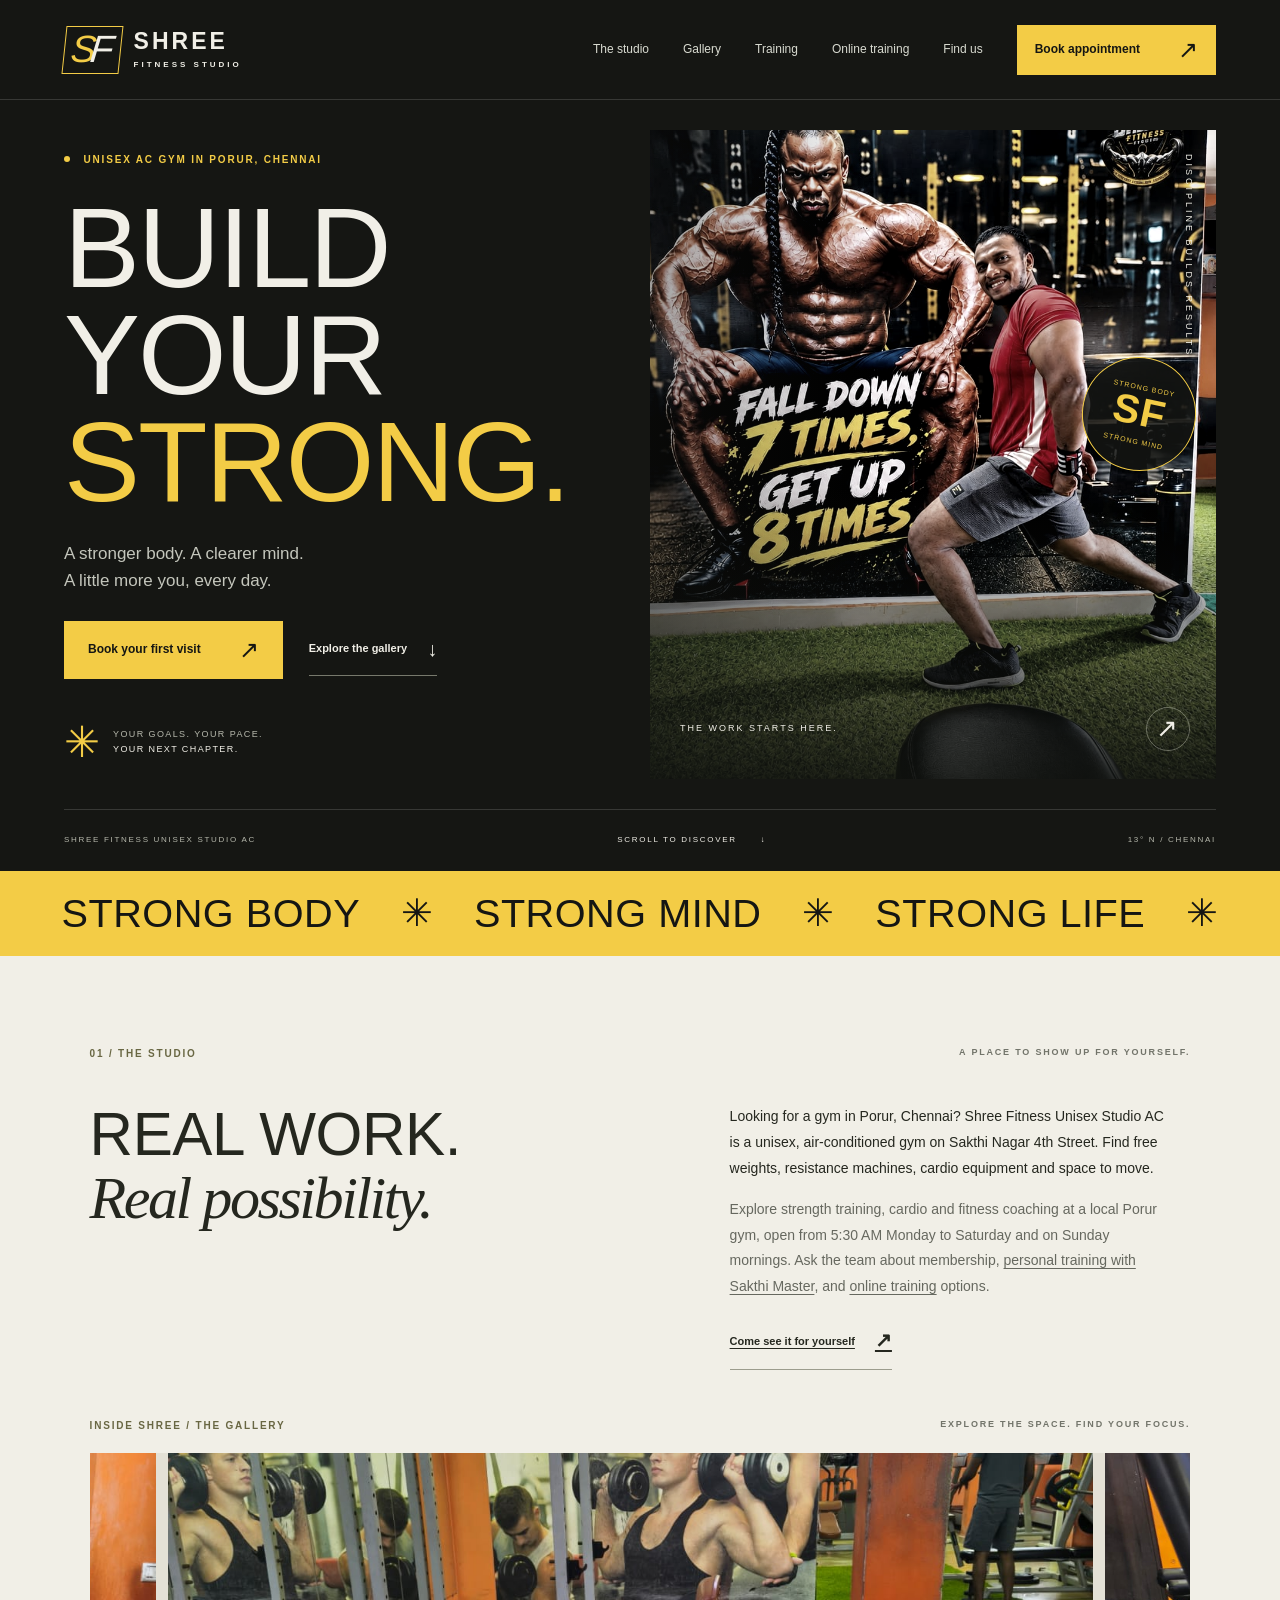
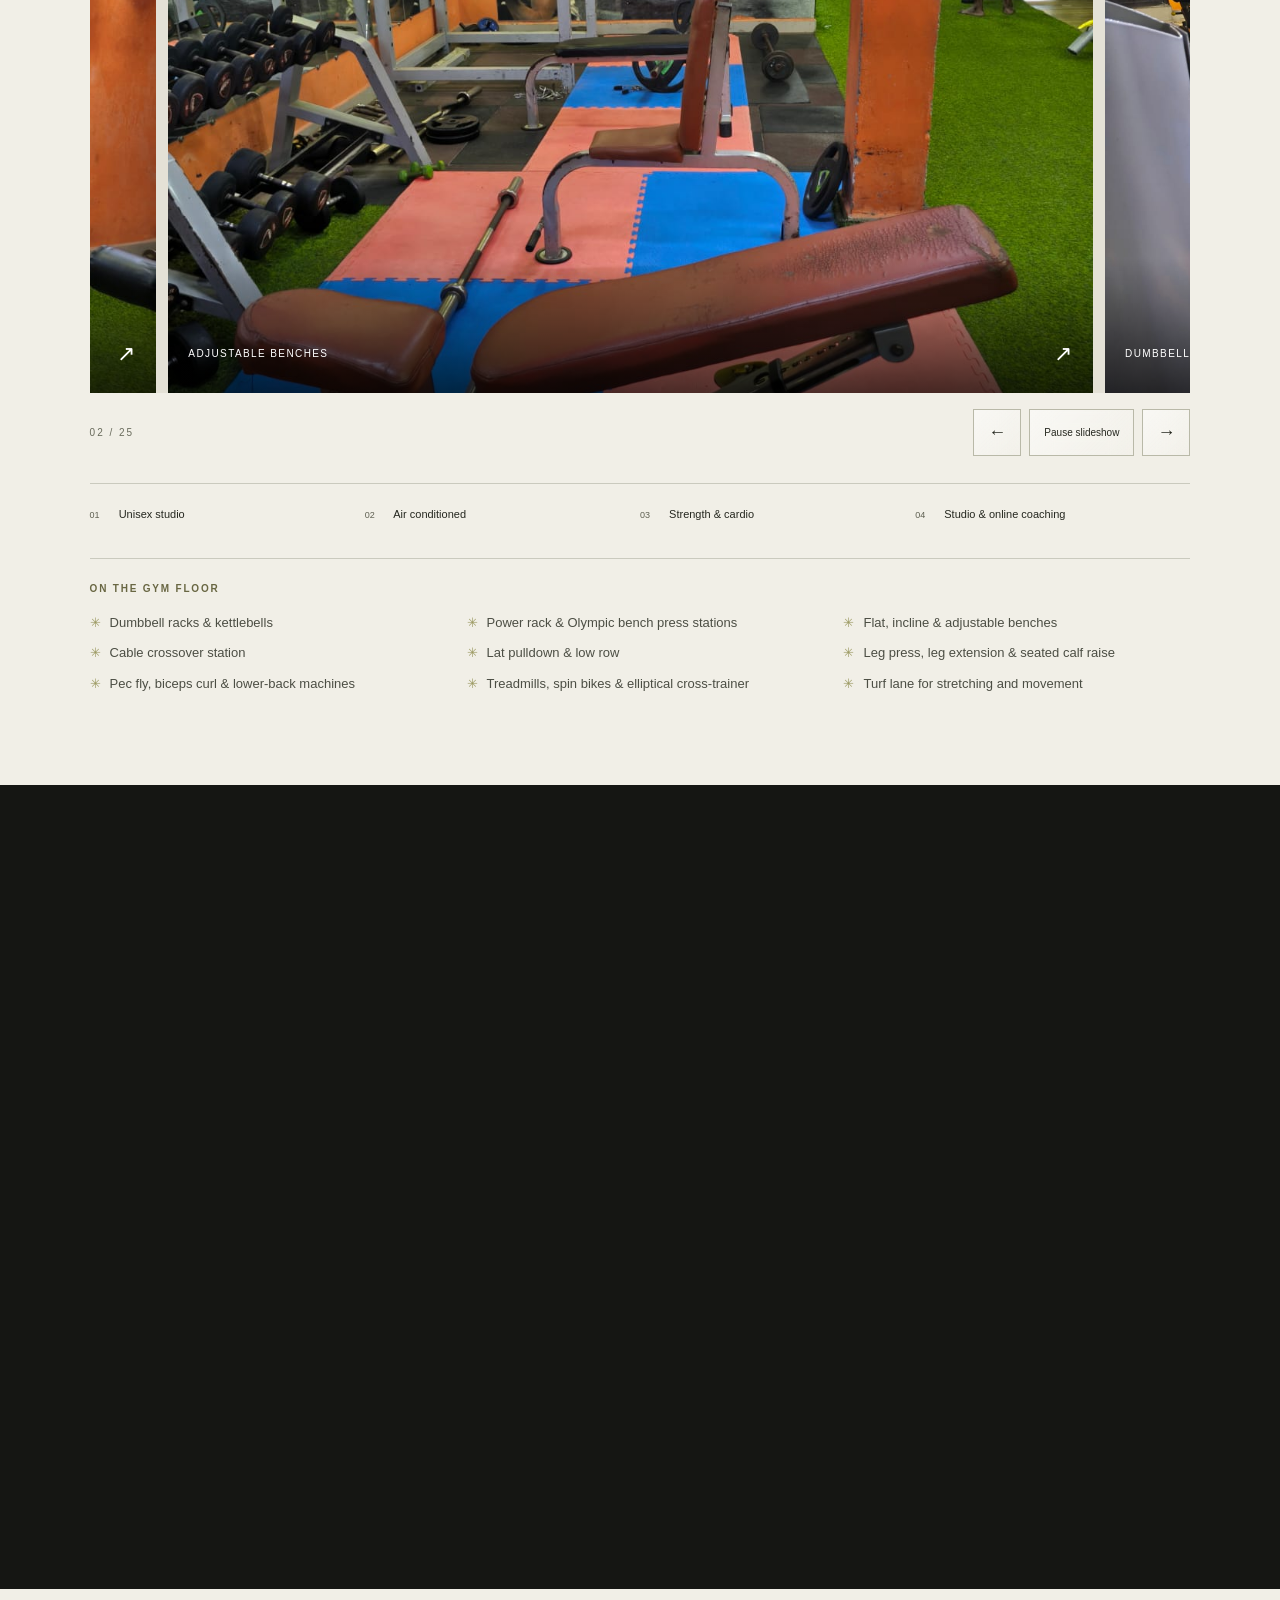
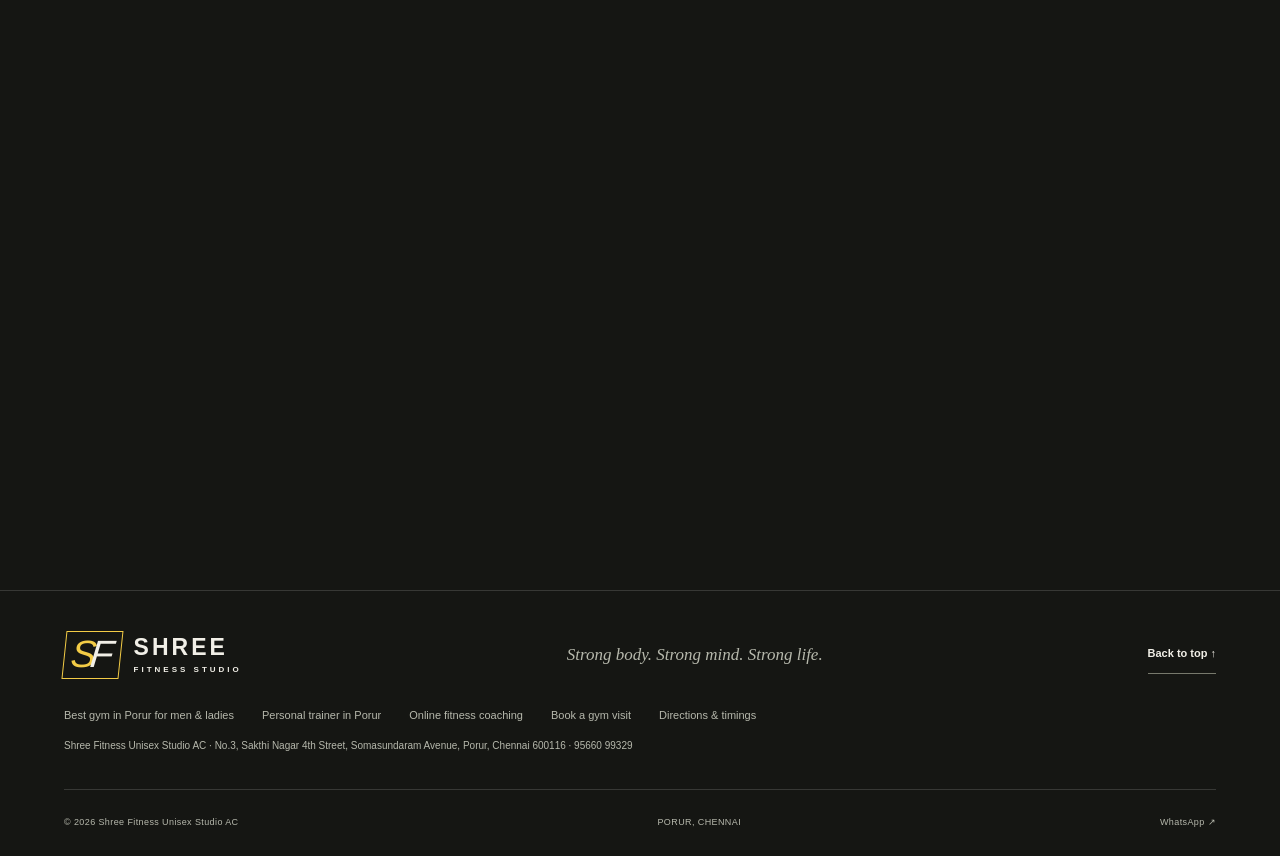
==== commit c7241736: "Add Best Gym in Porur landing page and Google Maps place data New /gym-in-porur page targets 'gym in" ====
--- a/index.html
+++ b/index.html
@@ -22,7 +22,7 @@
   <link rel="icon" href="assets/favicon.svg" type="image/svg+xml">
   <link rel="stylesheet" href="styles.css"><link rel="stylesheet" href="enhancements.css">
   <script src="app.js" defer></script>
-  <script type="application/ld+json">{"@context":"https://schema.org","@graph":[{"@type":"WebSite","@id":"https://shreefitnessstudio.pages.dev/#website","url":"https://shreefitnessstudio.pages.dev/","name":"Shree Fitness Studio","inLanguage":"en-IN","publisher":{"@id":"https://shreefitnessstudio.pages.dev/#gym"}},{"@type":"ExerciseGym","@id":"https://shreefitnessstudio.pages.dev/#gym","name":"Shree Fitness Unisex Studio AC","alternateName":["Shree Fitness","Shree Fitness Studio"],"description":"Unisex, air-conditioned gym in Porur, Chennai with free weights, resistance machines, cardio equipment, personal training with Sakthi Master and online fitness coaching.","url":"https://shreefitnessstudio.pages.dev/","telephone":"+919566099329","address":{"@type":"PostalAddress","streetAddress":"No.3, Sakthi Nagar 4th Street, opposite Saravana Stores, Somasundaram Avenue, Porur","addressLocality":"Chennai","addressRegion":"Tamil Nadu","postalCode":"600116","addressCountry":"IN"},"contactPoint":[{"@type":"ContactPoint","telephone":"+918778642342","contactType":"personal training enquiries"}],"openingHoursSpecification":[{"@type":"OpeningHoursSpecification","dayOfWeek":["Monday","Tuesday","Wednesday","Thursday","Friday","Saturday"],"opens":"05:30","closes":"21:30"},{"@type":"OpeningHoursSpecification","dayOfWeek":"Sunday","opens":"07:00","closes":"11:00"}],"hasMap":"https://www.google.com/maps/search/?api=1&query=Shree+Fitness+Unisex+Studio+AC+Porur+Chennai","image":["https://shreefitnessstudio.pages.dev/assets/training.jpeg","https://shreefitnessstudio.pages.dev/assets/studio.jpeg","https://shreefitnessstudio.pages.dev/assets/gym-03.jpeg","https://shreefitnessstudio.pages.dev/assets/gym-16.jpeg"],"currenciesAccepted":"INR","amenityFeature":[{"@type":"LocationFeatureSpecification","name":"Air conditioning","value":true},{"@type":"LocationFeatureSpecification","name":"Unisex (men and women)","value":true},{"@type":"LocationFeatureSpecification","name":"Free weights","value":true},{"@type":"LocationFeatureSpecification","name":"Resistance machines","value":true},{"@type":"LocationFeatureSpecification","name":"Cardio equipment","value":true}],"areaServed":[{"@type":"Place","name":"Porur, Chennai"},{"@type":"Place","name":"Ramapuram, Chennai"},{"@type":"Place","name":"Valasaravakkam, Chennai"},{"@type":"Place","name":"Mugalivakkam, Chennai"},{"@type":"Place","name":"Iyyappanthangal, Chennai"},{"@type":"Place","name":"Madhanandapuram, Chennai"},{"@type":"Place","name":"Gerugambakkam, Chennai"},{"@type":"Place","name":"Kovur, Chennai"}],"employee":{"@id":"https://shreefitnessstudio.pages.dev/personal-training#trainer"},"hasOfferCatalog":{"@type":"OfferCatalog","name":"Fitness services","itemListElement":[{"@type":"Offer","itemOffered":{"@type":"Service","name":"Gym membership","url":"https://shreefitnessstudio.pages.dev/#studio"}},{"@type":"Offer","itemOffered":{"@type":"Service","name":"Personal training","url":"https://shreefitnessstudio.pages.dev/personal-training"}},{"@type":"Offer","itemOffered":{"@type":"Service","name":"Online fitness coaching","url":"https://shreefitnessstudio.pages.dev/online-training"}}]},"potentialAction":{"@type":"ReserveAction","name":"Book a studio visit or consultation","target":{"@type":"EntryPoint","urlTemplate":"https://shreefitnessstudio.pages.dev/booking","actionPlatform":["https://schema.org/DesktopWebPlatform","https://schema.org/MobileWebPlatform"]}}},{"@type":"WebPage","@id":"https://shreefitnessstudio.pages.dev/#webpage","url":"https://shreefitnessstudio.pages.dev/","name":"Gym in Porur, Chennai | Shree Fitness Unisex AC Studio","isPartOf":{"@id":"https://shreefitnessstudio.pages.dev/#website"},"about":{"@id":"https://shreefitnessstudio.pages.dev/#gym"},"primaryImageOfPage":"https://shreefitnessstudio.pages.dev/assets/training.jpeg","inLanguage":"en-IN"},{"@type":"FAQPage","@id":"https://shreefitnessstudio.pages.dev/#faq","mainEntity":[{"@type":"Question","name":"What are the gym timings?","acceptedAnswer":{"@type":"Answer","text":"Monday to Saturday, 5:30 AM to 9:30 PM. Sunday, 7:00 AM to 11:00 AM. Call ahead for holiday timings."}},{"@type":"Question","name":"Where is Shree Fitness in Porur?","acceptedAnswer":{"@type":"Answer","text":"No.3, Sakthi Nagar 4th Street, Somasundaram Avenue, Porur, Chennai 600116. The studio is upstairs at the BSNL Telephone Exchange, opposite Saravana Stores."}},{"@type":"Question","name":"Is this a unisex gym?","acceptedAnswer":{"@type":"Answer","text":"Yes. Shree Fitness is a unisex, air-conditioned fitness studio in Porur, Chennai, so both men and women can train here."}},{"@type":"Question","name":"What equipment does the gym have?","acceptedAnswer":{"@type":"Answer","text":"Dumbbells and kettlebells, a power rack, bench press stations, adjustable benches, a cable crossover, lat pulldown, leg press and other resistance machines, plus treadmills, spin bikes, an elliptical cross-trainer and a turf area."}},{"@type":"Question","name":"I’m new to the gym. Where do I start?","acceptedAnswer":{"@type":"Answer","text":"Book a studio visit, see the space and tell the team your goal. You can also discuss personal training with Sakthi Master if you would like guidance from the start."}},{"@type":"Question","name":"How do I find out about membership fees?","acceptedAnswer":{"@type":"Answer","text":"Call 95660 99329 or 8778642342, or use the enquiry form above. The team can share current membership options and fees."}},{"@type":"Question","name":"Can I enquire about personal training?","acceptedAnswer":{"@type":"Answer","text":"Yes. Contact Sakthi Master on 8778642342 to discuss your goals, availability and personal training fees."}},{"@type":"Question","name":"Can I train online?","acceptedAnswer":{"@type":"Answer","text":"Yes. Online training includes live workout sessions, diet-plan guidance, personal support and weekly progress tracking. Request an online consultation to agree timings, equipment and fees with the trainer."}},{"@type":"Question","name":"Is an appointment confirmed immediately?","acceptedAnswer":{"@type":"Answer","text":"No. The appointment form sends your request to the studio on WhatsApp. The team will contact you to confirm your date and time. No payment is taken on this website."}}]}]}</script>
+  <script type="application/ld+json">{"@context":"https://schema.org","@graph":[{"@type":"WebSite","@id":"https://shreefitnessstudio.pages.dev/#website","url":"https://shreefitnessstudio.pages.dev/","name":"Shree Fitness Studio","inLanguage":"en-IN","publisher":{"@id":"https://shreefitnessstudio.pages.dev/#gym"}},{"@type":"ExerciseGym","@id":"https://shreefitnessstudio.pages.dev/#gym","name":"Shree Fitness Unisex Studio AC","alternateName":["Shree Fitness","Shree Fitness Studio"],"description":"Unisex, air-conditioned gym in Porur, Chennai with free weights, resistance machines, cardio equipment, personal training with Sakthi Master and online fitness coaching.","url":"https://shreefitnessstudio.pages.dev/","telephone":"+919566099329","address":{"@type":"PostalAddress","streetAddress":"No.3, Sakthi Nagar 4th Street, opposite Saravana Stores, Somasundaram Avenue, Porur","addressLocality":"Chennai","addressRegion":"Tamil Nadu","postalCode":"600116","addressCountry":"IN"},"contactPoint":[{"@type":"ContactPoint","telephone":"+918778642342","contactType":"personal training enquiries"}],"openingHoursSpecification":[{"@type":"OpeningHoursSpecification","dayOfWeek":["Monday","Tuesday","Wednesday","Thursday","Friday","Saturday"],"opens":"05:30","closes":"21:30"},{"@type":"OpeningHoursSpecification","dayOfWeek":"Sunday","opens":"07:00","closes":"11:00"}],"geo":{"@type":"GeoCoordinates","latitude":13.0292602,"longitude":80.1632329},"hasMap":"https://maps.google.com/?cid=9076228611449774766","sameAs":["https://maps.google.com/?cid=9076228611449774766","https://www.google.com/search?kgmid=/g/11fpy8f2sp"],"image":["https://shreefitnessstudio.pages.dev/assets/training.jpeg","https://shreefitnessstudio.pages.dev/assets/studio.jpeg","https://shreefitnessstudio.pages.dev/assets/gym-03.jpeg","https://shreefitnessstudio.pages.dev/assets/gym-16.jpeg"],"currenciesAccepted":"INR","amenityFeature":[{"@type":"LocationFeatureSpecification","name":"Air conditioning","value":true},{"@type":"LocationFeatureSpecification","name":"Unisex (men and women)","value":true},{"@type":"LocationFeatureSpecification","name":"Free weights","value":true},{"@type":"LocationFeatureSpecification","name":"Resistance machines","value":true},{"@type":"LocationFeatureSpecification","name":"Cardio equipment","value":true}],"areaServed":[{"@type":"Place","name":"Porur, Chennai"},{"@type":"Place","name":"Ramapuram, Chennai"},{"@type":"Place","name":"Valasaravakkam, Chennai"},{"@type":"Place","name":"Mugalivakkam, Chennai"},{"@type":"Place","name":"Iyyappanthangal, Chennai"},{"@type":"Place","name":"Madhanandapuram, Chennai"},{"@type":"Place","name":"Gerugambakkam, Chennai"},{"@type":"Place","name":"Kovur, Chennai"}],"employee":{"@id":"https://shreefitnessstudio.pages.dev/personal-training#trainer"},"hasOfferCatalog":{"@type":"OfferCatalog","name":"Fitness services","itemListElement":[{"@type":"Offer","itemOffered":{"@type":"Service","name":"Gym membership","url":"https://shreefitnessstudio.pages.dev/#studio"}},{"@type":"Offer","itemOffered":{"@type":"Service","name":"Personal training","url":"https://shreefitnessstudio.pages.dev/personal-training"}},{"@type":"Offer","itemOffered":{"@type":"Service","name":"Online fitness coaching","url":"https://shreefitnessstudio.pages.dev/online-training"}}]},"potentialAction":{"@type":"ReserveAction","name":"Book a studio visit or consultation","target":{"@type":"EntryPoint","urlTemplate":"https://shreefitnessstudio.pages.dev/booking","actionPlatform":["https://schema.org/DesktopWebPlatform","https://schema.org/MobileWebPlatform"]}}},{"@type":"WebPage","@id":"https://shreefitnessstudio.pages.dev/#webpage","url":"https://shreefitnessstudio.pages.dev/","name":"Gym in Porur, Chennai | Shree Fitness Unisex AC Studio","isPartOf":{"@id":"https://shreefitnessstudio.pages.dev/#website"},"about":{"@id":"https://shreefitnessstudio.pages.dev/#gym"},"primaryImageOfPage":"https://shreefitnessstudio.pages.dev/assets/training.jpeg","inLanguage":"en-IN"},{"@type":"FAQPage","@id":"https://shreefitnessstudio.pages.dev/#faq","mainEntity":[{"@type":"Question","name":"What are the gym timings?","acceptedAnswer":{"@type":"Answer","text":"Monday to Saturday, 5:30 AM to 9:30 PM. Sunday, 7:00 AM to 11:00 AM. Call ahead for holiday timings."}},{"@type":"Question","name":"Where is Shree Fitness in Porur?","acceptedAnswer":{"@type":"Answer","text":"No.3, Sakthi Nagar 4th Street, Somasundaram Avenue, Porur, Chennai 600116. The studio is upstairs at the BSNL Telephone Exchange, opposite Saravana Stores."}},{"@type":"Question","name":"Is this a unisex gym?","acceptedAnswer":{"@type":"Answer","text":"Yes. Shree Fitness is a unisex, air-conditioned fitness studio in Porur, Chennai, so both men and women can train here."}},{"@type":"Question","name":"What equipment does the gym have?","acceptedAnswer":{"@type":"Answer","text":"Dumbbells and kettlebells, a power rack, bench press stations, adjustable benches, a cable crossover, lat pulldown, leg press and other resistance machines, plus treadmills, spin bikes, an elliptical cross-trainer and a turf area."}},{"@type":"Question","name":"I’m new to the gym. Where do I start?","acceptedAnswer":{"@type":"Answer","text":"Book a studio visit, see the space and tell the team your goal. You can also discuss personal training with Sakthi Master if you would like guidance from the start."}},{"@type":"Question","name":"How do I find out about membership fees?","acceptedAnswer":{"@type":"Answer","text":"Call 95660 99329 or 8778642342, or use the enquiry form above. The team can share current membership options and fees."}},{"@type":"Question","name":"Can I enquire about personal training?","acceptedAnswer":{"@type":"Answer","text":"Yes. Contact Sakthi Master on 8778642342 to discuss your goals, availability and personal training fees."}},{"@type":"Question","name":"Can I train online?","acceptedAnswer":{"@type":"Answer","text":"Yes. Online training includes live workout sessions, diet-plan guidance, personal support and weekly progress tracking. Request an online consultation to agree timings, equipment and fees with the trainer."}},{"@type":"Question","name":"Is an appointment confirmed immediately?","acceptedAnswer":{"@type":"Answer","text":"No. The appointment form sends your request to the studio on WhatsApp. The team will contact you to confirm your date and time. No payment is taken on this website."}}]}]}</script>
 </head>
 <body>
   <a class="skip-link" href="#main">Skip to content</a>
@@ -62,10 +62,10 @@
 
     <section class="first-visit section-pad"><div class="section-top"><p class="eyebrow">MAKE YOUR FIRST MOVE</p><span class="micro">ONE STEP AT A TIME.</span></div><h2>YOU DON’T HAVE TO<br>HAVE IT <span class="serif">all figured out.</span></h2><div class="steps"><article><span>01 / CONNECT</span><h3>Tell us your goal.</h3><p>Book a studio appointment or an online consultation. Tell us what you want to work towards.</p></article><article><span>02 / EXPLORE</span><h3>Visit the studio.</h3><p>Find us opposite Saravana Stores in Porur. See the space and speak to the team.</p></article><article><span>03 / BEGIN</span><h3>Make it your routine.</h3><p>Discuss a training option that fits your goals, experience and schedule.</p></article></div></section>
     <section id="enquire" class="enquire section-pad"><div class="enquire-copy"><p class="eyebrow">YOUR NEXT CHAPTER</p><h2>IT STARTS<br>WITH <span class="serif">you.</span></h2><p>Let’s make the first step simple.<br>Tell us what you’re looking for.</p><a href="tel:+919566099329" class="enquire-phone">95660 99329 <span aria-hidden="true">↗</span></a><span class="micro">PREFER A CONVERSATION? GIVE US A CALL.</span></div><form id="enquiry-form"><label for="name">Your name</label><input id="name" name="name" autocomplete="given-name" placeholder="What should we call you?" maxlength="80" required><label for="enquiry-phone">Mobile number</label><input id="enquiry-phone" name="phone" type="tel" inputmode="tel" autocomplete="tel" placeholder="So the team can reach you" maxlength="24" required><label for="goal">I’m interested in</label><select id="goal" name="goal"><option>Membership & studio visit</option><option>Strength & muscle</option><option>Fitness & weight management</option><option>Personal training</option><option>Online training</option></select><label for="message">Anything you’d like us to know? <span>(optional)</span></label><textarea id="message" name="message" rows="2" maxlength="600" placeholder="Your goals, preferred time, or a question…"></textarea><div class="hp-field" aria-hidden="true"><label for="enquiry-company">Company</label><input id="enquiry-company" name="company" tabindex="-1" autocomplete="off"></div><button class="button button-black" type="submit">Send enquiry <span aria-hidden="true">↗</span></button><p class="form-note">Sends your enquiry to the Shree Fitness team on WhatsApp so they can call or message you back. This website doesn’t keep a copy.</p><p id="form-status" role="status"></p><noscript><p>To enquire, <a href="https://wa.me/919566099329">open WhatsApp</a> or call either number below.</p></noscript></form></section>
-    <section id="visit" class="visit section-pad section-light"><div class="section-top"><p class="eyebrow">05 / FIND YOUR WAY HERE</p><span class="micro">YOUR NEIGHBOURHOOD. YOUR STUDIO.</span></div><div class="visit-grid"><div><h2>RIGHT HERE.<br><span class="serif">In Porur.</span></h2><address>No.3, Sakthi Nagar 4th Street,<br>opposite Saravana Stores,<br>Somasundaram Avenue, Porur,<br>Chennai, Tamil Nadu 600116.</address><p class="landmark">Upstairs at the BSNL Telephone Exchange<br>Opposite Saravana Stores</p><p class="nearby">A neighbourhood gym for people who live or work around Porur, including Ramapuram, Valasaravakkam, Mugalivakkam, Iyyappanthangal, Madhanandapuram, Gerugambakkam and Kovur. Use “Get directions” to check your route.</p><a class="button button-dark" href="https://www.google.com/maps/search/?api=1&query=Shree%20Fitness%20Unisex%20Studio%20AC%20No.3%20Sakthi%20Nagar%204th%20Street%20Porur%20Chennai%20600116" target="_blank" rel="noopener noreferrer">Get directions <span aria-hidden="true">↗</span></a><div class="visit-contact"><a href="tel:+919566099329">95660 99329</a><a href="tel:+918778642342">8778642342</a><div class="opening-hours"><h3>Studio hours</h3><p><span>Monday – Saturday</span><strong>5:30 AM – 9:30 PM</strong></p><p><span>Sunday</span><strong>7:00 AM – 11:00 AM</strong></p><small>Hours shown on studio materials. Call ahead for holiday timings.</small></div></div></div><div class="map-panel"><div class="map-heading"><span class="eyebrow">YOUR NEXT STOP</span><span>PORUR · CHENNAI</span></div><iframe title="Google map for Shree Fitness Studio, Porur" src="https://maps.google.com/maps?q=Shree%20Fitness%20Unisex%20Studio%20AC%20No.3%20Sakthi%20Nagar%204th%20Street%20Porur%20Chennai%20600116&amp;z=16&amp;output=embed" loading="lazy" referrerpolicy="no-referrer-when-downgrade" allowfullscreen></iframe><div class="map-footer"><span>No.3, Sakthi Nagar 4th Street</span><a href="https://www.google.com/maps/search/?api=1&amp;query=Shree%20Fitness%20Unisex%20Studio%20AC%20Porur%20Chennai" target="_blank" rel="noopener noreferrer">Open in Google Maps ↗</a></div><p class="map-help">If the map does not load, use the directions link.</p><button class="copy-address" type="button" id="copy-address">Copy studio address <span aria-hidden="true">⧉</span></button><p id="address-status" role="status"></p></div></div></section>
+    <section id="visit" class="visit section-pad section-light"><div class="section-top"><p class="eyebrow">05 / FIND YOUR WAY HERE</p><span class="micro">YOUR NEIGHBOURHOOD. YOUR STUDIO.</span></div><div class="visit-grid"><div><h2>RIGHT HERE.<br><span class="serif">In Porur.</span></h2><address>No.3, Sakthi Nagar 4th Street,<br>opposite Saravana Stores,<br>Somasundaram Avenue, Porur,<br>Chennai, Tamil Nadu 600116.</address><p class="landmark">Upstairs at the BSNL Telephone Exchange<br>Opposite Saravana Stores</p><p class="nearby">A neighbourhood gym for people who live or work around Porur, including Ramapuram, Valasaravakkam, Mugalivakkam, Iyyappanthangal, Madhanandapuram, Gerugambakkam and Kovur. Use “Get directions” to check your route. <a href="gym-in-porur.html">Gym in Porur for men &amp; ladies: timings, fees and what members say ↗</a></p><a class="button button-dark" href="https://www.google.com/maps/search/?api=1&query=Shree%20Fitness%20Unisex%20Studio%20AC%20No.3%20Sakthi%20Nagar%204th%20Street%20Porur%20Chennai%20600116" target="_blank" rel="noopener noreferrer">Get directions <span aria-hidden="true">↗</span></a><div class="visit-contact"><a href="tel:+919566099329">95660 99329</a><a href="tel:+918778642342">8778642342</a><div class="opening-hours"><h3>Studio hours</h3><p><span>Monday – Saturday</span><strong>5:30 AM – 9:30 PM</strong></p><p><span>Sunday</span><strong>7:00 AM – 11:00 AM</strong></p><small>Hours shown on studio materials. Call ahead for holiday timings.</small></div></div></div><div class="map-panel"><div class="map-heading"><span class="eyebrow">YOUR NEXT STOP</span><span>PORUR · CHENNAI</span></div><iframe title="Google map for Shree Fitness Studio, Porur" src="https://maps.google.com/maps?q=Shree%20Fitness%20Unisex%20Studio%20AC%20No.3%20Sakthi%20Nagar%204th%20Street%20Porur%20Chennai%20600116&amp;z=16&amp;output=embed" loading="lazy" referrerpolicy="no-referrer-when-downgrade" allowfullscreen></iframe><div class="map-footer"><span>No.3, Sakthi Nagar 4th Street</span><a href="https://www.google.com/maps/search/?api=1&amp;query=Shree%20Fitness%20Unisex%20Studio%20AC%20Porur%20Chennai" target="_blank" rel="noopener noreferrer">Open in Google Maps ↗</a></div><p class="map-help">If the map does not load, use the directions link.</p><button class="copy-address" type="button" id="copy-address">Copy studio address <span aria-hidden="true">⧉</span></button><p id="address-status" role="status"></p></div></div></section>
     <section class="faq section-pad"><p class="eyebrow">A FEW THINGS YOU MIGHT BE WONDERING</p><div class="faq-grid"><h2>GOOD<br> TO <span class="serif">know.</span></h2><div><details><summary>What are the gym timings?<span aria-hidden="true">+</span></summary><p>Monday to Saturday, 5:30 AM to 9:30 PM. Sunday, 7:00 AM to 11:00 AM. Call ahead for holiday timings.</p></details><details><summary>Where is Shree Fitness in Porur?<span aria-hidden="true">+</span></summary><p>No.3, Sakthi Nagar 4th Street, Somasundaram Avenue, Porur, Chennai 600116. The studio is upstairs at the BSNL Telephone Exchange, opposite Saravana Stores.</p></details><details><summary>Is this a unisex gym?<span aria-hidden="true">+</span></summary><p>Yes. Shree Fitness is a unisex, air-conditioned fitness studio in Porur, Chennai, so both men and women can train here.</p></details><details><summary>What equipment does the gym have?<span aria-hidden="true">+</span></summary><p>Dumbbells and kettlebells, a power rack, bench press stations, adjustable benches, a cable crossover, lat pulldown, leg press and other resistance machines, plus treadmills, spin bikes, an elliptical cross-trainer and a turf area.</p></details><details><summary>I’m new to the gym. Where do I start?<span aria-hidden="true">+</span></summary><p>Book a studio visit, see the space and tell the team your goal. You can also discuss personal training with Sakthi Master if you would like guidance from the start.</p></details><details><summary>How do I find out about membership fees?<span aria-hidden="true">+</span></summary><p>Call 95660 99329 or 8778642342, or use <a href="#enquire">the enquiry form above</a>. The team can share current membership options and fees.</p></details><details><summary>Can I enquire about personal training?<span aria-hidden="true">+</span></summary><p>Yes. Contact Sakthi Master on 8778642342 to discuss your goals, availability and <a href="personal-training.html">personal training</a> fees.</p></details><details><summary>Can I train online?<span aria-hidden="true">+</span></summary><p>Yes. Online training includes live workout sessions, diet-plan guidance, personal support and weekly progress tracking. <a href="booking.html?service=online">Request an online consultation</a> to agree timings, equipment and fees with the trainer.</p></details><details><summary>Is an appointment confirmed immediately?<span aria-hidden="true">+</span></summary><p>No. The appointment form sends your request to the studio on WhatsApp. The team will contact you to confirm your date and time. No payment is taken on this website.</p></details></div></div></section>
   </main>
-  <footer><div class="footer-top"><a class="brand" href="./"><span class="brand-symbol" aria-hidden="true">S<span>F</span></span><span class="brand-name">SHREE<span>FITNESS STUDIO</span></span></a><p>Strong body. Strong mind. Strong life.</p><a class="text-link" href="#main">Back to top ↑</a></div><nav class="footer-links" aria-label="Footer"><a href="personal-training.html">Personal trainer in Porur</a><a href="online-training.html">Online fitness coaching</a><a href="booking.html">Book a gym visit</a><a href="#visit">Directions & timings</a></nav><p class="footer-nap">Shree Fitness Unisex Studio AC · No.3, Sakthi Nagar 4th Street, Somasundaram Avenue, Porur, Chennai 600116 · <a href="tel:+919566099329">95660 99329</a></p><div class="footer-bottom"><span>© <span id="year">2026</span> Shree Fitness Unisex Studio AC</span><span>PORUR, CHENNAI</span><a href="https://wa.me/919566099329" target="_blank" rel="noopener noreferrer">WhatsApp ↗</a></div></footer>
+  <footer><div class="footer-top"><a class="brand" href="./"><span class="brand-symbol" aria-hidden="true">S<span>F</span></span><span class="brand-name">SHREE<span>FITNESS STUDIO</span></span></a><p>Strong body. Strong mind. Strong life.</p><a class="text-link" href="#main">Back to top ↑</a></div><nav class="footer-links" aria-label="Footer"><a href="gym-in-porur.html">Best gym in Porur for men &amp; ladies</a><a href="personal-training.html">Personal trainer in Porur</a><a href="online-training.html">Online fitness coaching</a><a href="booking.html">Book a gym visit</a><a href="#visit">Directions & timings</a></nav><p class="footer-nap">Shree Fitness Unisex Studio AC · No.3, Sakthi Nagar 4th Street, Somasundaram Avenue, Porur, Chennai 600116 · <a href="tel:+919566099329">95660 99329</a></p><div class="footer-bottom"><span>© <span id="year">2026</span> Shree Fitness Unisex Studio AC</span><span>PORUR, CHENNAI</span><a href="https://wa.me/919566099329" target="_blank" rel="noopener noreferrer">WhatsApp ↗</a></div></footer>
   <div class="mobile-contact"><a href="tel:+919566099329">Call the studio</a><a href="booking.html">Book appointment ↗</a></div>
   <dialog id="photo-dialog" aria-label="Studio photo viewer"><button class="dialog-close" aria-label="Close photo viewer">Close ×</button><img id="dialog-image" alt=""><p id="dialog-caption"></p></dialog>
 </body>
--- a/enhancements.css
+++ b/enhancements.css
@@ -123,3 +123,13 @@
 .booking-panel .booking-policy{color:#4f5243}
 .booking-panel .form-note{color:#5f6052}
 .review-note,.booking-review dt{color:#5f6052}
+/* Prose and Google review quotes on the Porur landing page. */
+.page-copy{margin-top:28px}
+.page-copy>p{max-width:760px;font-size:14px;line-height:1.85;color:var(--muted)}
+.section-light .page-copy>p{color:#4c4e44}
+.review-quotes{display:grid;grid-template-columns:repeat(3,1fr);gap:24px;margin-top:30px}
+.review-quotes blockquote{margin:0;border-left:2px solid #9c8b44;padding:4px 0 4px 16px}
+.review-quotes blockquote p{font-size:16px;line-height:1.55;font-style:italic;color:#24271b}
+.review-quotes cite{display:block;margin-top:10px;font-size:10px;letter-spacing:1.5px;text-transform:uppercase;font-style:normal;color:#5f6052}
+@media(max-width:900px){.review-quotes{grid-template-columns:1fr}}
+.section-light .service-aside{color:#4c4e44}
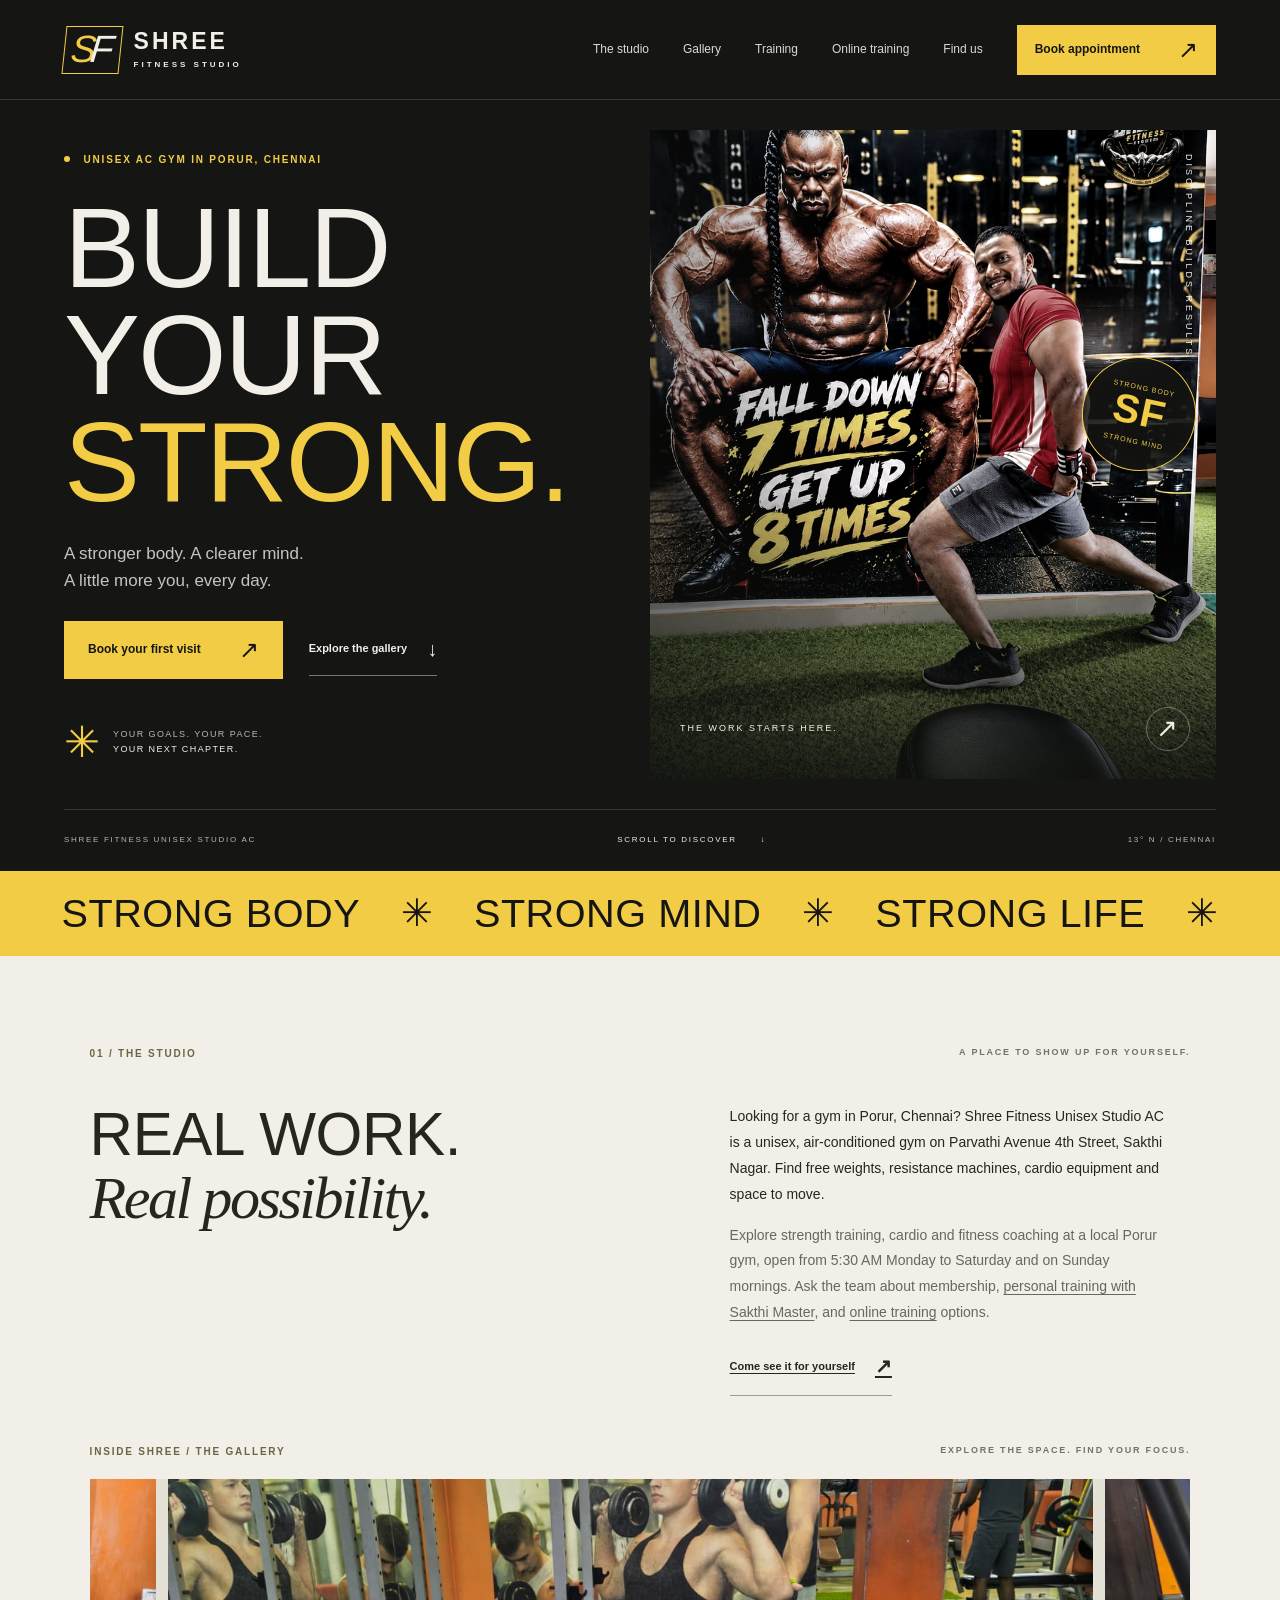
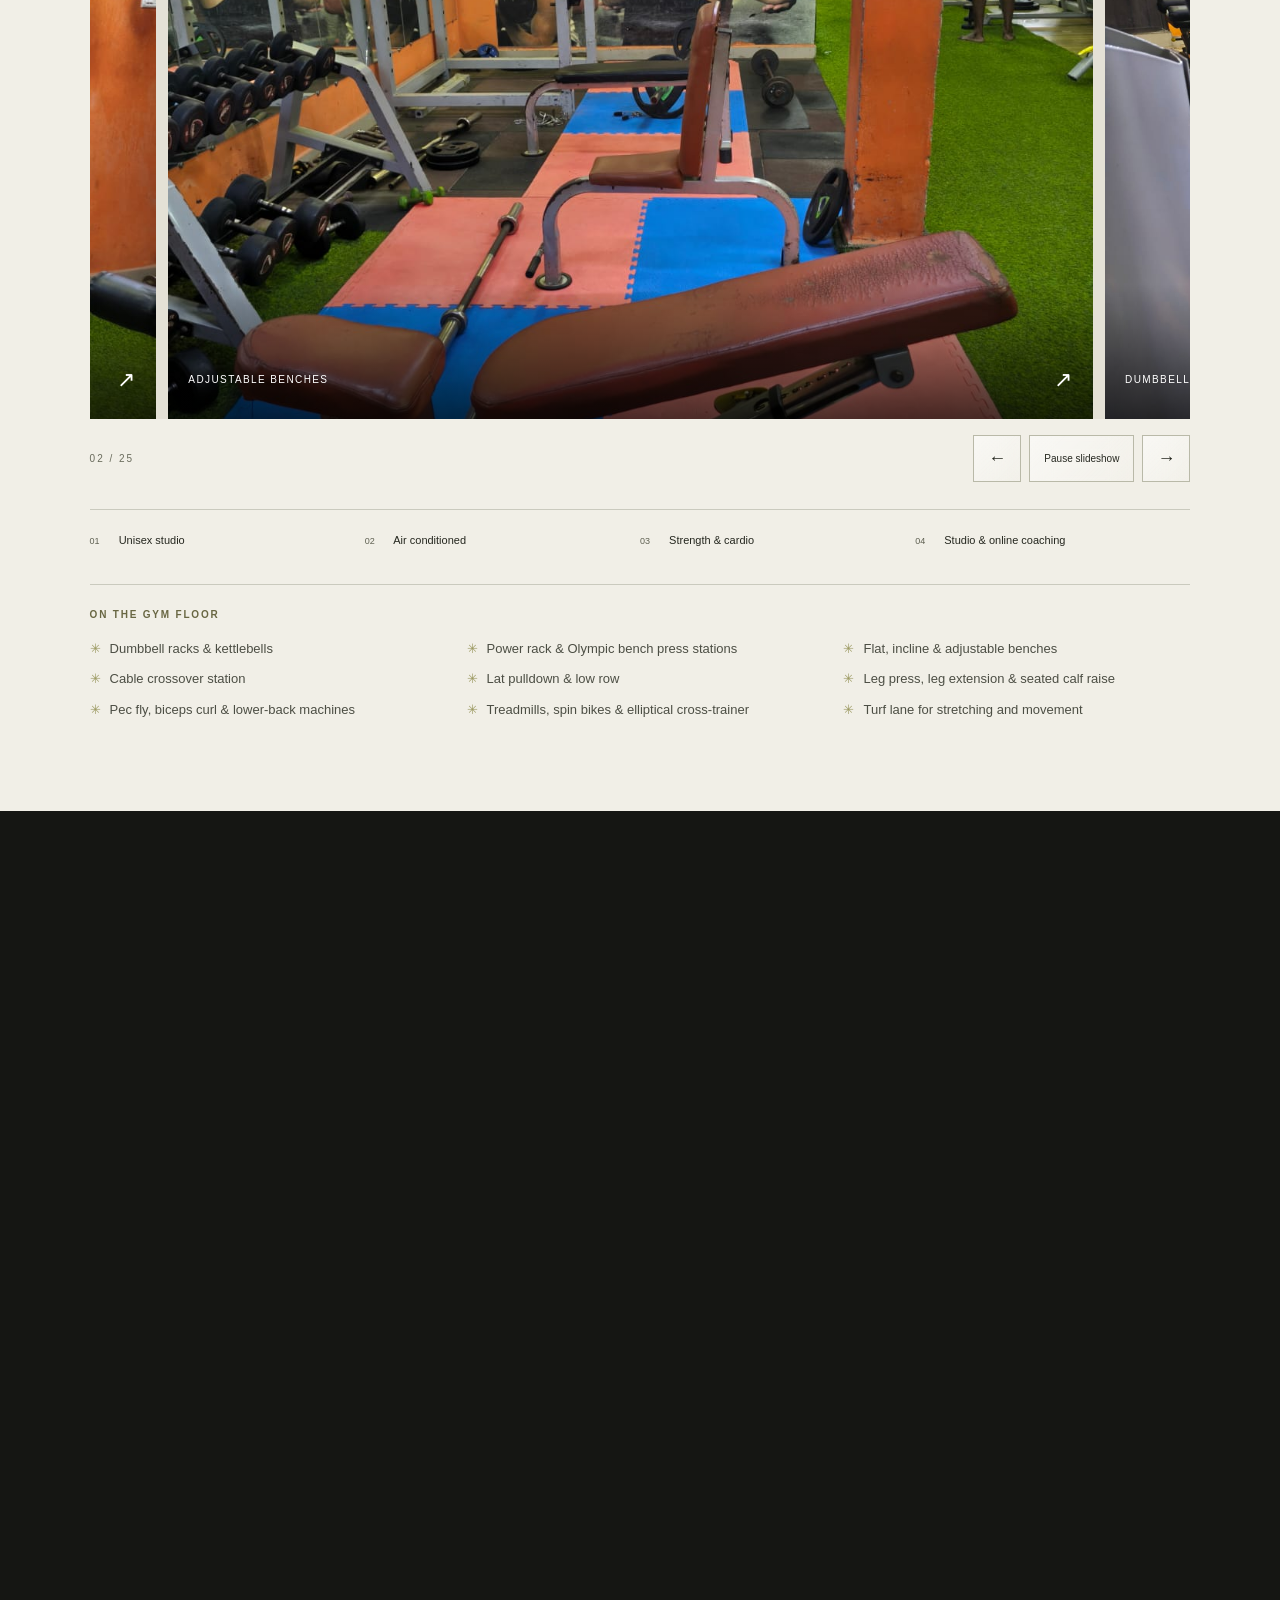
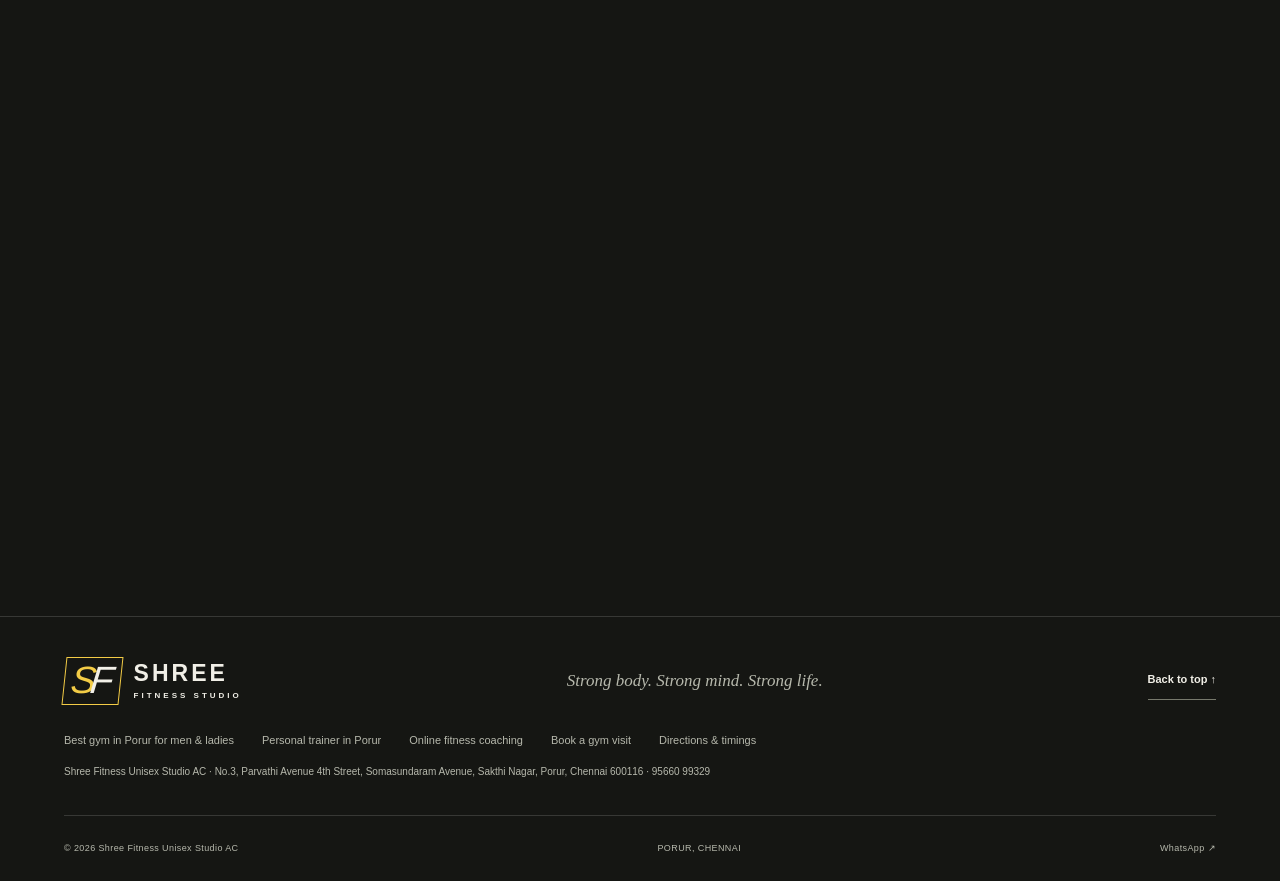
==== commit 0f237245: "Match the website address to the Google Business Profile Street name changes from Sakthi Nagar 4th S" ====
--- a/index.html
+++ b/index.html
@@ -22,7 +22,7 @@
   <link rel="icon" href="assets/favicon.svg" type="image/svg+xml">
   <link rel="stylesheet" href="styles.css"><link rel="stylesheet" href="enhancements.css">
   <script src="app.js" defer></script>
-  <script type="application/ld+json">{"@context":"https://schema.org","@graph":[{"@type":"WebSite","@id":"https://shreefitnessstudio.pages.dev/#website","url":"https://shreefitnessstudio.pages.dev/","name":"Shree Fitness Studio","inLanguage":"en-IN","publisher":{"@id":"https://shreefitnessstudio.pages.dev/#gym"}},{"@type":"ExerciseGym","@id":"https://shreefitnessstudio.pages.dev/#gym","name":"Shree Fitness Unisex Studio AC","alternateName":["Shree Fitness","Shree Fitness Studio"],"description":"Unisex, air-conditioned gym in Porur, Chennai with free weights, resistance machines, cardio equipment, personal training with Sakthi Master and online fitness coaching.","url":"https://shreefitnessstudio.pages.dev/","telephone":"+919566099329","address":{"@type":"PostalAddress","streetAddress":"No.3, Sakthi Nagar 4th Street, opposite Saravana Stores, Somasundaram Avenue, Porur","addressLocality":"Chennai","addressRegion":"Tamil Nadu","postalCode":"600116","addressCountry":"IN"},"contactPoint":[{"@type":"ContactPoint","telephone":"+918778642342","contactType":"personal training enquiries"}],"openingHoursSpecification":[{"@type":"OpeningHoursSpecification","dayOfWeek":["Monday","Tuesday","Wednesday","Thursday","Friday","Saturday"],"opens":"05:30","closes":"21:30"},{"@type":"OpeningHoursSpecification","dayOfWeek":"Sunday","opens":"07:00","closes":"11:00"}],"geo":{"@type":"GeoCoordinates","latitude":13.0292602,"longitude":80.1632329},"hasMap":"https://maps.google.com/?cid=9076228611449774766","sameAs":["https://maps.google.com/?cid=9076228611449774766","https://www.google.com/search?kgmid=/g/11fpy8f2sp"],"image":["https://shreefitnessstudio.pages.dev/assets/training.jpeg","https://shreefitnessstudio.pages.dev/assets/studio.jpeg","https://shreefitnessstudio.pages.dev/assets/gym-03.jpeg","https://shreefitnessstudio.pages.dev/assets/gym-16.jpeg"],"currenciesAccepted":"INR","amenityFeature":[{"@type":"LocationFeatureSpecification","name":"Air conditioning","value":true},{"@type":"LocationFeatureSpecification","name":"Unisex (men and women)","value":true},{"@type":"LocationFeatureSpecification","name":"Free weights","value":true},{"@type":"LocationFeatureSpecification","name":"Resistance machines","value":true},{"@type":"LocationFeatureSpecification","name":"Cardio equipment","value":true}],"areaServed":[{"@type":"Place","name":"Porur, Chennai"},{"@type":"Place","name":"Ramapuram, Chennai"},{"@type":"Place","name":"Valasaravakkam, Chennai"},{"@type":"Place","name":"Mugalivakkam, Chennai"},{"@type":"Place","name":"Iyyappanthangal, Chennai"},{"@type":"Place","name":"Madhanandapuram, Chennai"},{"@type":"Place","name":"Gerugambakkam, Chennai"},{"@type":"Place","name":"Kovur, Chennai"}],"employee":{"@id":"https://shreefitnessstudio.pages.dev/personal-training#trainer"},"hasOfferCatalog":{"@type":"OfferCatalog","name":"Fitness services","itemListElement":[{"@type":"Offer","itemOffered":{"@type":"Service","name":"Gym membership","url":"https://shreefitnessstudio.pages.dev/#studio"}},{"@type":"Offer","itemOffered":{"@type":"Service","name":"Personal training","url":"https://shreefitnessstudio.pages.dev/personal-training"}},{"@type":"Offer","itemOffered":{"@type":"Service","name":"Online fitness coaching","url":"https://shreefitnessstudio.pages.dev/online-training"}}]},"potentialAction":{"@type":"ReserveAction","name":"Book a studio visit or consultation","target":{"@type":"EntryPoint","urlTemplate":"https://shreefitnessstudio.pages.dev/booking","actionPlatform":["https://schema.org/DesktopWebPlatform","https://schema.org/MobileWebPlatform"]}}},{"@type":"WebPage","@id":"https://shreefitnessstudio.pages.dev/#webpage","url":"https://shreefitnessstudio.pages.dev/","name":"Gym in Porur, Chennai | Shree Fitness Unisex AC Studio","isPartOf":{"@id":"https://shreefitnessstudio.pages.dev/#website"},"about":{"@id":"https://shreefitnessstudio.pages.dev/#gym"},"primaryImageOfPage":"https://shreefitnessstudio.pages.dev/assets/training.jpeg","inLanguage":"en-IN"},{"@type":"FAQPage","@id":"https://shreefitnessstudio.pages.dev/#faq","mainEntity":[{"@type":"Question","name":"What are the gym timings?","acceptedAnswer":{"@type":"Answer","text":"Monday to Saturday, 5:30 AM to 9:30 PM. Sunday, 7:00 AM to 11:00 AM. Call ahead for holiday timings."}},{"@type":"Question","name":"Where is Shree Fitness in Porur?","acceptedAnswer":{"@type":"Answer","text":"No.3, Sakthi Nagar 4th Street, Somasundaram Avenue, Porur, Chennai 600116. The studio is upstairs at the BSNL Telephone Exchange, opposite Saravana Stores."}},{"@type":"Question","name":"Is this a unisex gym?","acceptedAnswer":{"@type":"Answer","text":"Yes. Shree Fitness is a unisex, air-conditioned fitness studio in Porur, Chennai, so both men and women can train here."}},{"@type":"Question","name":"What equipment does the gym have?","acceptedAnswer":{"@type":"Answer","text":"Dumbbells and kettlebells, a power rack, bench press stations, adjustable benches, a cable crossover, lat pulldown, leg press and other resistance machines, plus treadmills, spin bikes, an elliptical cross-trainer and a turf area."}},{"@type":"Question","name":"I’m new to the gym. Where do I start?","acceptedAnswer":{"@type":"Answer","text":"Book a studio visit, see the space and tell the team your goal. You can also discuss personal training with Sakthi Master if you would like guidance from the start."}},{"@type":"Question","name":"How do I find out about membership fees?","acceptedAnswer":{"@type":"Answer","text":"Call 95660 99329 or 8778642342, or use the enquiry form above. The team can share current membership options and fees."}},{"@type":"Question","name":"Can I enquire about personal training?","acceptedAnswer":{"@type":"Answer","text":"Yes. Contact Sakthi Master on 8778642342 to discuss your goals, availability and personal training fees."}},{"@type":"Question","name":"Can I train online?","acceptedAnswer":{"@type":"Answer","text":"Yes. Online training includes live workout sessions, diet-plan guidance, personal support and weekly progress tracking. Request an online consultation to agree timings, equipment and fees with the trainer."}},{"@type":"Question","name":"Is an appointment confirmed immediately?","acceptedAnswer":{"@type":"Answer","text":"No. The appointment form sends your request to the studio on WhatsApp. The team will contact you to confirm your date and time. No payment is taken on this website."}}]}]}</script>
+  <script type="application/ld+json">{"@context":"https://schema.org","@graph":[{"@type":"WebSite","@id":"https://shreefitnessstudio.pages.dev/#website","url":"https://shreefitnessstudio.pages.dev/","name":"Shree Fitness Studio","inLanguage":"en-IN","publisher":{"@id":"https://shreefitnessstudio.pages.dev/#gym"}},{"@type":"ExerciseGym","@id":"https://shreefitnessstudio.pages.dev/#gym","name":"Shree Fitness Unisex Studio AC","alternateName":["Shree Fitness","Shree Fitness Studio"],"description":"Unisex, air-conditioned gym in Porur, Chennai with free weights, resistance machines, cardio equipment, personal training with Sakthi Master and online fitness coaching.","url":"https://shreefitnessstudio.pages.dev/","telephone":"+919566099329","address":{"@type":"PostalAddress","streetAddress":"No.3, Parvathi Avenue 4th Street, opposite Saravana Stores, Somasundaram Avenue, Sakthi Nagar, Porur","addressLocality":"Chennai","addressRegion":"Tamil Nadu","postalCode":"600116","addressCountry":"IN"},"contactPoint":[{"@type":"ContactPoint","telephone":"+918778642342","contactType":"personal training enquiries"}],"openingHoursSpecification":[{"@type":"OpeningHoursSpecification","dayOfWeek":["Monday","Tuesday","Wednesday","Thursday","Friday","Saturday"],"opens":"05:30","closes":"21:30"},{"@type":"OpeningHoursSpecification","dayOfWeek":"Sunday","opens":"07:00","closes":"11:00"}],"geo":{"@type":"GeoCoordinates","latitude":13.0292602,"longitude":80.1632329},"hasMap":"https://maps.google.com/?cid=9076228611449774766","sameAs":["https://maps.google.com/?cid=9076228611449774766","https://www.google.com/search?kgmid=/g/11fpy8f2sp"],"image":["https://shreefitnessstudio.pages.dev/assets/training.jpeg","https://shreefitnessstudio.pages.dev/assets/studio.jpeg","https://shreefitnessstudio.pages.dev/assets/gym-03.jpeg","https://shreefitnessstudio.pages.dev/assets/gym-16.jpeg"],"currenciesAccepted":"INR","amenityFeature":[{"@type":"LocationFeatureSpecification","name":"Air conditioning","value":true},{"@type":"LocationFeatureSpecification","name":"Unisex (men and women)","value":true},{"@type":"LocationFeatureSpecification","name":"Free weights","value":true},{"@type":"LocationFeatureSpecification","name":"Resistance machines","value":true},{"@type":"LocationFeatureSpecification","name":"Cardio equipment","value":true}],"areaServed":[{"@type":"Place","name":"Porur, Chennai"},{"@type":"Place","name":"Ramapuram, Chennai"},{"@type":"Place","name":"Valasaravakkam, Chennai"},{"@type":"Place","name":"Mugalivakkam, Chennai"},{"@type":"Place","name":"Iyyappanthangal, Chennai"},{"@type":"Place","name":"Madhanandapuram, Chennai"},{"@type":"Place","name":"Gerugambakkam, Chennai"},{"@type":"Place","name":"Kovur, Chennai"}],"employee":{"@id":"https://shreefitnessstudio.pages.dev/personal-training#trainer"},"hasOfferCatalog":{"@type":"OfferCatalog","name":"Fitness services","itemListElement":[{"@type":"Offer","itemOffered":{"@type":"Service","name":"Gym membership","url":"https://shreefitnessstudio.pages.dev/#studio"}},{"@type":"Offer","itemOffered":{"@type":"Service","name":"Personal training","url":"https://shreefitnessstudio.pages.dev/personal-training"}},{"@type":"Offer","itemOffered":{"@type":"Service","name":"Online fitness coaching","url":"https://shreefitnessstudio.pages.dev/online-training"}}]},"potentialAction":{"@type":"ReserveAction","name":"Book a studio visit or consultation","target":{"@type":"EntryPoint","urlTemplate":"https://shreefitnessstudio.pages.dev/booking","actionPlatform":["https://schema.org/DesktopWebPlatform","https://schema.org/MobileWebPlatform"]}}},{"@type":"WebPage","@id":"https://shreefitnessstudio.pages.dev/#webpage","url":"https://shreefitnessstudio.pages.dev/","name":"Gym in Porur, Chennai | Shree Fitness Unisex AC Studio","isPartOf":{"@id":"https://shreefitnessstudio.pages.dev/#website"},"about":{"@id":"https://shreefitnessstudio.pages.dev/#gym"},"primaryImageOfPage":"https://shreefitnessstudio.pages.dev/assets/training.jpeg","inLanguage":"en-IN"},{"@type":"FAQPage","@id":"https://shreefitnessstudio.pages.dev/#faq","mainEntity":[{"@type":"Question","name":"What are the gym timings?","acceptedAnswer":{"@type":"Answer","text":"Monday to Saturday, 5:30 AM to 9:30 PM. Sunday, 7:00 AM to 11:00 AM. Call ahead for holiday timings."}},{"@type":"Question","name":"Where is Shree Fitness in Porur?","acceptedAnswer":{"@type":"Answer","text":"No.3, Parvathi Avenue 4th Street, Somasundaram Avenue, Sakthi Nagar, Porur, Chennai 600116. The studio is upstairs at the BSNL Telephone Exchange, opposite Saravana Stores."}},{"@type":"Question","name":"Is this a unisex gym?","acceptedAnswer":{"@type":"Answer","text":"Yes. Shree Fitness is a unisex, air-conditioned fitness studio in Porur, Chennai, so both men and women can train here."}},{"@type":"Question","name":"What equipment does the gym have?","acceptedAnswer":{"@type":"Answer","text":"Dumbbells and kettlebells, a power rack, bench press stations, adjustable benches, a cable crossover, lat pulldown, leg press and other resistance machines, plus treadmills, spin bikes, an elliptical cross-trainer and a turf area."}},{"@type":"Question","name":"I’m new to the gym. Where do I start?","acceptedAnswer":{"@type":"Answer","text":"Book a studio visit, see the space and tell the team your goal. You can also discuss personal training with Sakthi Master if you would like guidance from the start."}},{"@type":"Question","name":"How do I find out about membership fees?","acceptedAnswer":{"@type":"Answer","text":"Call 95660 99329 or 8778642342, or use the enquiry form above. The team can share current membership options and fees."}},{"@type":"Question","name":"Can I enquire about personal training?","acceptedAnswer":{"@type":"Answer","text":"Yes. Contact Sakthi Master on 8778642342 to discuss your goals, availability and personal training fees."}},{"@type":"Question","name":"Can I train online?","acceptedAnswer":{"@type":"Answer","text":"Yes. Online training includes live workout sessions, diet-plan guidance, personal support and weekly progress tracking. Request an online consultation to agree timings, equipment and fees with the trainer."}},{"@type":"Question","name":"Is an appointment confirmed immediately?","acceptedAnswer":{"@type":"Answer","text":"No. The appointment form sends your request to the studio on WhatsApp. The team will contact you to confirm your date and time. No payment is taken on this website."}}]}]}</script>
 </head>
 <body>
   <a class="skip-link" href="#main">Skip to content</a>
@@ -40,7 +40,7 @@
     <div class="statement-strip" aria-label="Strong body, strong mind, strong life"><span>STRONG BODY</span><i aria-hidden="true">✳</i><span>STRONG MIND</span><i aria-hidden="true">✳</i><span>STRONG LIFE</span><i aria-hidden="true">✳</i></div>
     <section id="studio" class="studio section-light section-pad">
       <div class="section-top"><p class="eyebrow">01 / THE STUDIO</p><span class="micro">A PLACE TO SHOW UP FOR YOURSELF.</span></div>
-      <div class="intro-grid"><h2>REAL WORK.<br><span class="serif">Real possibility.</span></h2><div class="intro-text"><p>Looking for a gym in Porur, Chennai? Shree Fitness Unisex Studio AC is a unisex, air-conditioned gym on Sakthi Nagar 4th Street. Find free weights, resistance machines, cardio equipment and space to move.</p><p>Explore strength training, cardio and fitness coaching at a local Porur gym, open from 5:30 AM Monday to Saturday and on Sunday mornings. Ask the team about membership, <a href="personal-training.html">personal training with Sakthi Master</a>, and <a href="online-training.html">online training</a> options.</p><a class="text-link dark-link" href="#visit">Come see it for yourself <span aria-hidden="true">↗</span></a></div></div>
+      <div class="intro-grid"><h2>REAL WORK.<br><span class="serif">Real possibility.</span></h2><div class="intro-text"><p>Looking for a gym in Porur, Chennai? Shree Fitness Unisex Studio AC is a unisex, air-conditioned gym on Parvathi Avenue 4th Street, Sakthi Nagar. Find free weights, resistance machines, cardio equipment and space to move.</p><p>Explore strength training, cardio and fitness coaching at a local Porur gym, open from 5:30 AM Monday to Saturday and on Sunday mornings. Ask the team about membership, <a href="personal-training.html">personal training with Sakthi Master</a>, and <a href="online-training.html">online training</a> options.</p><a class="text-link dark-link" href="#visit">Come see it for yourself <span aria-hidden="true">↗</span></a></div></div>
       <div id="gallery" class="carousel studio-carousel" data-carousel role="region" aria-roledescription="carousel" aria-label="Gym and equipment gallery"><div class="gallery-heading"><p class="eyebrow">INSIDE SHREE / THE GALLERY</p><span class="micro">EXPLORE THE SPACE. FIND YOUR FOCUS.</span></div><div class="carousel-track gallery"><button class="gallery-item" data-image="assets/gym-01.jpeg" data-caption="Main gym floor — Shree Fitness, Porur" aria-label="View photo: Main gym floor"><img src="assets/gym-01.jpeg" sizes="(max-width: 760px) 55vw, 72vw" alt="Wide view of the Porur gym floor with a green turf walkway, plate-loaded machines, benches and orange pillars" loading="lazy" width="1200" height="1600"><span>MAIN GYM FLOOR <b aria-hidden="true">&#8599;</b></span></button><button class="gallery-item" data-image="assets/gym-02.jpeg" data-caption="Adjustable benches — Shree Fitness, Porur" aria-label="View photo: Adjustable benches"><img src="assets/gym-02.jpeg" sizes="(max-width: 760px) 55vw, 72vw" alt="Adjustable benches on foam mats beside a dumbbell rack, power rack and wall mirrors" loading="lazy" width="1200" height="1600"><span>ADJUSTABLE BENCHES <b aria-hidden="true">&#8599;</b></span></button><button class="gallery-item" data-image="assets/gym-03.jpeg" data-caption="Dumbbell rack — Shree Fitness, Porur" aria-label="View photo: Dumbbell rack"><img src="assets/gym-03.jpeg" sizes="(max-width: 760px) 55vw, 72vw" alt="Two-tier racks of rubber dumbbells and a kettlebell on turf, beside a mirrored wall and power rack" loading="lazy" width="1200" height="1600"><span>DUMBBELL RACK <b aria-hidden="true">&#8599;</b></span></button><button class="gallery-item" data-image="assets/gym-04.jpeg" data-caption="Power rack — Shree Fitness, Porur" aria-label="View photo: Power rack"><img src="assets/gym-04.jpeg" sizes="(max-width: 760px) 55vw, 72vw" alt="Power rack with a flat bench and loaded barbell on foam mats, in front of a mirror and wall mural" loading="lazy" width="1200" height="1600"><span>POWER RACK <b aria-hidden="true">&#8599;</b></span></button><button class="gallery-item" data-image="assets/gym-05.jpeg" data-caption="Cable crossover — Shree Fitness, Porur" aria-label="View photo: Cable crossover"><img src="assets/gym-05.jpeg" sizes="(max-width: 760px) 55vw, 72vw" alt="Cable crossover station on turf with step platforms, a hyperextension bench and dumbbell racks behind" loading="lazy" width="1200" height="1600"><span>CABLE CROSSOVER <b aria-hidden="true">&#8599;</b></span></button><button class="gallery-item" data-image="assets/gym-06.jpeg" data-caption="Incline press — Shree Fitness, Porur" aria-label="View photo: Incline press"><img src="assets/gym-06.jpeg" sizes="(max-width: 760px) 55vw, 72vw" alt="Member doing an incline dumbbell press at Shree Fitness, with plate-loaded machines behind" loading="lazy" width="1200" height="1600"><span>INCLINE PRESS <b aria-hidden="true">&#8599;</b></span></button><button class="gallery-item" data-image="assets/gym-07.jpeg" data-caption="Bench press stations — Shree Fitness, Porur" aria-label="View photo: Bench press stations"><img src="assets/gym-07.jpeg" sizes="(max-width: 760px) 55vw, 72vw" alt="Flat and incline Olympic bench press stations beside the turf lane, with a lat pulldown behind" loading="lazy" width="1200" height="1600"><span>BENCH PRESS STATIONS <b aria-hidden="true">&#8599;</b></span></button><button class="gallery-item" data-image="assets/gym-08.jpeg" data-caption="Strength machines — Shree Fitness, Porur" aria-label="View photo: Strength machines"><img src="assets/gym-08.jpeg" sizes="(max-width: 760px) 55vw, 72vw" alt="Olympic bench press stations, lat pulldown and plate-loaded machines at the Porur gym" loading="lazy" width="1200" height="1600"><span>STRENGTH MACHINES <b aria-hidden="true">&#8599;</b></span></button><button class="gallery-item" data-image="assets/gym-09.jpeg" data-caption="Leg press — Shree Fitness, Porur" aria-label="View photo: Leg press"><img src="assets/gym-09.jpeg" sizes="(max-width: 760px) 55vw, 72vw" alt="Plate-loaded leg press stacked with bumper plates, with a wall-mounted TV and air conditioner above" loading="lazy" width="1200" height="1600"><span>LEG PRESS <b aria-hidden="true">&#8599;</b></span></button><button class="gallery-item" data-image="assets/gym-10.jpeg" data-caption="Leg extension — Shree Fitness, Porur" aria-label="View photo: Leg extension"><img src="assets/gym-10.jpeg" sizes="(max-width: 760px) 55vw, 72vw" alt="Leg extension machine with treadmills along the orange back wall of the gym" loading="lazy" width="1200" height="1600"><span>LEG EXTENSION <b aria-hidden="true">&#8599;</b></span></button><button class="gallery-item" data-image="assets/gym-11.jpeg" data-caption="Lower back machine — Shree Fitness, Porur" aria-label="View photo: Lower back machine"><img src="assets/gym-11.jpeg" sizes="(max-width: 760px) 55vw, 72vw" alt="Lower back extension machine and leg extension bench in front of glass panels with fitness murals" loading="lazy" width="1200" height="1600"><span>LOWER BACK MACHINE <b aria-hidden="true">&#8599;</b></span></button><button class="gallery-item" data-image="assets/gym-12.jpeg" data-caption="Lat pulldown — Shree Fitness, Porur" aria-label="View photo: Lat pulldown"><img src="assets/gym-12.jpeg" sizes="(max-width: 760px) 55vw, 72vw" alt="Lat pulldown and low row station at Shree Fitness, with plate-loaded machines behind" loading="lazy" width="1200" height="1600"><span>LAT PULLDOWN <b aria-hidden="true">&#8599;</b></span></button><button class="gallery-item" data-image="assets/gym-13.jpeg" data-caption="Seated calf raise — Shree Fitness, Porur" aria-label="View photo: Seated calf raise"><img src="assets/gym-13.jpeg" sizes="(max-width: 760px) 55vw, 72vw" alt="Plate-loaded seated calf raise, adjustable bench and dumbbells on green turf beside a cable station" loading="lazy" width="1200" height="1600"><span>SEATED CALF RAISE <b aria-hidden="true">&#8599;</b></span></button><button class="gallery-item" data-image="assets/gym-14.jpeg" data-caption="Pec fly machine — Shree Fitness, Porur" aria-label="View photo: Pec fly machine"><img src="assets/gym-14.jpeg" sizes="(max-width: 760px) 55vw, 72vw" alt="Pec fly and rear delt machine with selectorized machines and a dumbbell area behind" loading="lazy" width="1200" height="1600"><span>PEC FLY MACHINE <b aria-hidden="true">&#8599;</b></span></button><button class="gallery-item" data-image="assets/gym-15.jpeg" data-caption="Biceps curl station — Shree Fitness, Porur" aria-label="View photo: Biceps curl station"><img src="assets/gym-15.jpeg" sizes="(max-width: 760px) 55vw, 72vw" alt="Biceps curl station and knee-raise/dip tower with weight plates at the Porur gym" loading="lazy" width="1200" height="1600"><span>BICEPS CURL STATION <b aria-hidden="true">&#8599;</b></span></button><button class="gallery-item" data-image="assets/gym-16.jpeg" data-caption="Treadmills — Shree Fitness, Porur" aria-label="View photo: Treadmills"><img src="assets/gym-16.jpeg" sizes="(max-width: 760px) 55vw, 72vw" alt="Row of three treadmills in the Shree Fitness cardio area, along an orange wall with windows" loading="lazy" width="1200" height="1600"><span>TREADMILLS <b aria-hidden="true">&#8599;</b></span></button><button class="gallery-item" data-image="assets/gym-17.jpeg" data-caption="Spin bikes — Shree Fitness, Porur" aria-label="View photo: Spin bikes"><img src="assets/gym-17.jpeg" sizes="(max-width: 760px) 55vw, 72vw" alt="Three spin bikes and a recumbent bike in the cardio section" loading="lazy" width="1200" height="1600"><span>SPIN BIKES <b aria-hidden="true">&#8599;</b></span></button><button class="gallery-item" data-image="assets/gym-18.jpeg" data-caption="Cardio section — Shree Fitness, Porur" aria-label="View photo: Cardio section"><img src="assets/gym-18.jpeg" sizes="(max-width: 760px) 55vw, 72vw" alt="Member on an elliptical cross-trainer, with spin bikes and leg machines in the cardio section" loading="lazy" width="1200" height="1600"><span>CARDIO SECTION <b aria-hidden="true">&#8599;</b></span></button><button class="gallery-item" data-image="assets/gym-19.jpeg" data-caption="Studio poster — Shree Fitness, Porur" aria-label="View photo: Studio poster"><img src="assets/gym-19.jpeg" sizes="(max-width: 760px) 55vw, 72vw" alt="Shree Fitness Studio poster listing weight training, fitness for women and a healthy lifestyle" loading="lazy" width="1200" height="1600"><span>STUDIO POSTER <b aria-hidden="true">&#8599;</b></span></button><button class="gallery-item" data-image="assets/gym-20.jpeg" data-caption="Shree Fitness bag — Shree Fitness, Porur" aria-label="View photo: Shree Fitness bag"><img src="assets/gym-20.jpeg" sizes="(max-width: 760px) 55vw, 72vw" alt="Black and yellow Shree Fitness Studio duffel bag in front of motivational posters" loading="lazy" width="1200" height="1600"><span>SHREE FITNESS BAG <b aria-hidden="true">&#8599;</b></span></button><button class="gallery-item" data-image="assets/gym-22.jpeg" data-caption="Turf & mural — Shree Fitness, Porur" aria-label="View photo: Turf & mural"><img src="assets/gym-22.jpeg" sizes="(max-width: 760px) 55vw, 72vw" alt="Wall mural reading “Fall down 7 times, get up 8 times” above the green turf training area" loading="lazy" width="1200" height="1600"><span>TURF & MURAL <b aria-hidden="true">&#8599;</b></span></button><button class="gallery-item" data-image="assets/gym-23.jpeg" data-caption="Strength mural — Shree Fitness, Porur" aria-label="View photo: Strength mural"><img src="assets/gym-23.jpeg" sizes="(max-width: 760px) 55vw, 72vw" alt="Mural with the quote “Don’t stop when you’re tired” above a barbell and weight plate area" loading="lazy" width="1200" height="1600"><span>STRENGTH MURAL <b aria-hidden="true">&#8599;</b></span></button><button class="gallery-item" data-image="assets/gym-24.jpeg" data-caption="Women’s training mural — Shree Fitness, Porur" aria-label="View photo: Women’s training mural"><img src="assets/gym-24.jpeg" sizes="(max-width: 760px) 55vw, 72vw" alt="Mural of women training with the quote “The pain you feel today will become the strength you carry tomorrow”" loading="lazy" width="1200" height="1600"><span>WOMEN’S TRAINING MURAL <b aria-hidden="true">&#8599;</b></span></button><button class="gallery-item" data-image="assets/gym-25.jpeg" data-caption="Motivation wall — Shree Fitness, Porur" aria-label="View photo: Motivation wall"><img src="assets/gym-25.jpeg" sizes="(max-width: 760px) 55vw, 72vw" alt="Poster of a woman holding weight plates: “The strongest people are built through the hardest battles”" loading="lazy" width="1200" height="1600"><span>MOTIVATION WALL <b aria-hidden="true">&#8599;</b></span></button><button class="gallery-item" data-image="assets/gym-26.jpeg" data-caption="Studio entrance — Shree Fitness, Porur" aria-label="View photo: Studio entrance"><img src="assets/gym-26.jpeg" sizes="(max-width: 760px) 55vw, 72vw" alt="Glass entrance door with the Shree Fitness Studio crown logo and Sakthi Master’s contact numbers" loading="lazy" width="1200" height="1600"><span>STUDIO ENTRANCE <b aria-hidden="true">&#8599;</b></span></button></div><div class="carousel-controls"><span class="carousel-count" aria-live="off"></span><div><button type="button" data-prev aria-label="Previous photo">&#8592;</button><button type="button" data-pause>Pause slideshow</button><button type="button" data-next aria-label="Next photo">&#8594;</button></div></div></div>
       <div class="studio-features"><span><b>01</b> Unisex studio</span><span><b>02</b> Air conditioned</span><span><b>03</b> Strength & cardio</span><span><b>04</b> Studio & online coaching</span></div>
       <div class="equipment-block"><h3>On the gym floor</h3><ul class="equipment-list"><li>Dumbbell racks & kettlebells</li><li>Power rack & Olympic bench press stations</li><li>Flat, incline & adjustable benches</li><li>Cable crossover station</li><li>Lat pulldown & low row</li><li>Leg press, leg extension & seated calf raise</li><li>Pec fly, biceps curl & lower-back machines</li><li>Treadmills, spin bikes & elliptical cross-trainer</li><li>Turf lane for stretching and movement</li></ul></div>
@@ -62,10 +62,10 @@
 
     <section class="first-visit section-pad"><div class="section-top"><p class="eyebrow">MAKE YOUR FIRST MOVE</p><span class="micro">ONE STEP AT A TIME.</span></div><h2>YOU DON’T HAVE TO<br>HAVE IT <span class="serif">all figured out.</span></h2><div class="steps"><article><span>01 / CONNECT</span><h3>Tell us your goal.</h3><p>Book a studio appointment or an online consultation. Tell us what you want to work towards.</p></article><article><span>02 / EXPLORE</span><h3>Visit the studio.</h3><p>Find us opposite Saravana Stores in Porur. See the space and speak to the team.</p></article><article><span>03 / BEGIN</span><h3>Make it your routine.</h3><p>Discuss a training option that fits your goals, experience and schedule.</p></article></div></section>
     <section id="enquire" class="enquire section-pad"><div class="enquire-copy"><p class="eyebrow">YOUR NEXT CHAPTER</p><h2>IT STARTS<br>WITH <span class="serif">you.</span></h2><p>Let’s make the first step simple.<br>Tell us what you’re looking for.</p><a href="tel:+919566099329" class="enquire-phone">95660 99329 <span aria-hidden="true">↗</span></a><span class="micro">PREFER A CONVERSATION? GIVE US A CALL.</span></div><form id="enquiry-form"><label for="name">Your name</label><input id="name" name="name" autocomplete="given-name" placeholder="What should we call you?" maxlength="80" required><label for="enquiry-phone">Mobile number</label><input id="enquiry-phone" name="phone" type="tel" inputmode="tel" autocomplete="tel" placeholder="So the team can reach you" maxlength="24" required><label for="goal">I’m interested in</label><select id="goal" name="goal"><option>Membership & studio visit</option><option>Strength & muscle</option><option>Fitness & weight management</option><option>Personal training</option><option>Online training</option></select><label for="message">Anything you’d like us to know? <span>(optional)</span></label><textarea id="message" name="message" rows="2" maxlength="600" placeholder="Your goals, preferred time, or a question…"></textarea><div class="hp-field" aria-hidden="true"><label for="enquiry-company">Company</label><input id="enquiry-company" name="company" tabindex="-1" autocomplete="off"></div><button class="button button-black" type="submit">Send enquiry <span aria-hidden="true">↗</span></button><p class="form-note">Sends your enquiry to the Shree Fitness team on WhatsApp so they can call or message you back. This website doesn’t keep a copy.</p><p id="form-status" role="status"></p><noscript><p>To enquire, <a href="https://wa.me/919566099329">open WhatsApp</a> or call either number below.</p></noscript></form></section>
-    <section id="visit" class="visit section-pad section-light"><div class="section-top"><p class="eyebrow">05 / FIND YOUR WAY HERE</p><span class="micro">YOUR NEIGHBOURHOOD. YOUR STUDIO.</span></div><div class="visit-grid"><div><h2>RIGHT HERE.<br><span class="serif">In Porur.</span></h2><address>No.3, Sakthi Nagar 4th Street,<br>opposite Saravana Stores,<br>Somasundaram Avenue, Porur,<br>Chennai, Tamil Nadu 600116.</address><p class="landmark">Upstairs at the BSNL Telephone Exchange<br>Opposite Saravana Stores</p><p class="nearby">A neighbourhood gym for people who live or work around Porur, including Ramapuram, Valasaravakkam, Mugalivakkam, Iyyappanthangal, Madhanandapuram, Gerugambakkam and Kovur. Use “Get directions” to check your route. <a href="gym-in-porur.html">Gym in Porur for men &amp; ladies: timings, fees and what members say ↗</a></p><a class="button button-dark" href="https://www.google.com/maps/search/?api=1&query=Shree%20Fitness%20Unisex%20Studio%20AC%20No.3%20Sakthi%20Nagar%204th%20Street%20Porur%20Chennai%20600116" target="_blank" rel="noopener noreferrer">Get directions <span aria-hidden="true">↗</span></a><div class="visit-contact"><a href="tel:+919566099329">95660 99329</a><a href="tel:+918778642342">8778642342</a><div class="opening-hours"><h3>Studio hours</h3><p><span>Monday – Saturday</span><strong>5:30 AM – 9:30 PM</strong></p><p><span>Sunday</span><strong>7:00 AM – 11:00 AM</strong></p><small>Hours shown on studio materials. Call ahead for holiday timings.</small></div></div></div><div class="map-panel"><div class="map-heading"><span class="eyebrow">YOUR NEXT STOP</span><span>PORUR · CHENNAI</span></div><iframe title="Google map for Shree Fitness Studio, Porur" src="https://maps.google.com/maps?q=Shree%20Fitness%20Unisex%20Studio%20AC%20No.3%20Sakthi%20Nagar%204th%20Street%20Porur%20Chennai%20600116&amp;z=16&amp;output=embed" loading="lazy" referrerpolicy="no-referrer-when-downgrade" allowfullscreen></iframe><div class="map-footer"><span>No.3, Sakthi Nagar 4th Street</span><a href="https://www.google.com/maps/search/?api=1&amp;query=Shree%20Fitness%20Unisex%20Studio%20AC%20Porur%20Chennai" target="_blank" rel="noopener noreferrer">Open in Google Maps ↗</a></div><p class="map-help">If the map does not load, use the directions link.</p><button class="copy-address" type="button" id="copy-address">Copy studio address <span aria-hidden="true">⧉</span></button><p id="address-status" role="status"></p></div></div></section>
-    <section class="faq section-pad"><p class="eyebrow">A FEW THINGS YOU MIGHT BE WONDERING</p><div class="faq-grid"><h2>GOOD<br> TO <span class="serif">know.</span></h2><div><details><summary>What are the gym timings?<span aria-hidden="true">+</span></summary><p>Monday to Saturday, 5:30 AM to 9:30 PM. Sunday, 7:00 AM to 11:00 AM. Call ahead for holiday timings.</p></details><details><summary>Where is Shree Fitness in Porur?<span aria-hidden="true">+</span></summary><p>No.3, Sakthi Nagar 4th Street, Somasundaram Avenue, Porur, Chennai 600116. The studio is upstairs at the BSNL Telephone Exchange, opposite Saravana Stores.</p></details><details><summary>Is this a unisex gym?<span aria-hidden="true">+</span></summary><p>Yes. Shree Fitness is a unisex, air-conditioned fitness studio in Porur, Chennai, so both men and women can train here.</p></details><details><summary>What equipment does the gym have?<span aria-hidden="true">+</span></summary><p>Dumbbells and kettlebells, a power rack, bench press stations, adjustable benches, a cable crossover, lat pulldown, leg press and other resistance machines, plus treadmills, spin bikes, an elliptical cross-trainer and a turf area.</p></details><details><summary>I’m new to the gym. Where do I start?<span aria-hidden="true">+</span></summary><p>Book a studio visit, see the space and tell the team your goal. You can also discuss personal training with Sakthi Master if you would like guidance from the start.</p></details><details><summary>How do I find out about membership fees?<span aria-hidden="true">+</span></summary><p>Call 95660 99329 or 8778642342, or use <a href="#enquire">the enquiry form above</a>. The team can share current membership options and fees.</p></details><details><summary>Can I enquire about personal training?<span aria-hidden="true">+</span></summary><p>Yes. Contact Sakthi Master on 8778642342 to discuss your goals, availability and <a href="personal-training.html">personal training</a> fees.</p></details><details><summary>Can I train online?<span aria-hidden="true">+</span></summary><p>Yes. Online training includes live workout sessions, diet-plan guidance, personal support and weekly progress tracking. <a href="booking.html?service=online">Request an online consultation</a> to agree timings, equipment and fees with the trainer.</p></details><details><summary>Is an appointment confirmed immediately?<span aria-hidden="true">+</span></summary><p>No. The appointment form sends your request to the studio on WhatsApp. The team will contact you to confirm your date and time. No payment is taken on this website.</p></details></div></div></section>
+    <section id="visit" class="visit section-pad section-light"><div class="section-top"><p class="eyebrow">05 / FIND YOUR WAY HERE</p><span class="micro">YOUR NEIGHBOURHOOD. YOUR STUDIO.</span></div><div class="visit-grid"><div><h2>RIGHT HERE.<br><span class="serif">In Porur.</span></h2><address>No.3, Parvathi Avenue 4th Street,<br>opposite Saravana Stores,<br>Somasundaram Avenue, Sakthi Nagar, Porur,<br>Chennai, Tamil Nadu 600116.</address><p class="landmark">Upstairs at the BSNL Telephone Exchange<br>Opposite Saravana Stores</p><p class="nearby">A neighbourhood gym for people who live or work around Porur, including Ramapuram, Valasaravakkam, Mugalivakkam, Iyyappanthangal, Madhanandapuram, Gerugambakkam and Kovur. Use “Get directions” to check your route. <a href="gym-in-porur.html">Gym in Porur for men &amp; ladies: timings, fees and what members say ↗</a></p><a class="button button-dark" href="https://www.google.com/maps/search/?api=1&query=Shree%20Fitness%20Unisex%20Studio%20AC%20No.3%20Parvathi%20Avenue%204th%20Street%20Sakthi%20Nagar%20Porur%20Chennai%20600116" target="_blank" rel="noopener noreferrer">Get directions <span aria-hidden="true">↗</span></a><div class="visit-contact"><a href="tel:+919566099329">95660 99329</a><a href="tel:+918778642342">8778642342</a><div class="opening-hours"><h3>Studio hours</h3><p><span>Monday – Saturday</span><strong>5:30 AM – 9:30 PM</strong></p><p><span>Sunday</span><strong>7:00 AM – 11:00 AM</strong></p><small>Hours shown on studio materials. Call ahead for holiday timings.</small></div></div></div><div class="map-panel"><div class="map-heading"><span class="eyebrow">YOUR NEXT STOP</span><span>PORUR · CHENNAI</span></div><iframe title="Google map for Shree Fitness Studio, Porur" src="https://maps.google.com/maps?q=Shree%20Fitness%20Unisex%20Studio%20AC%20No.3%20Parvathi%20Avenue%204th%20Street%20Sakthi%20Nagar%20Porur%20Chennai%20600116&amp;z=16&amp;output=embed" loading="lazy" referrerpolicy="no-referrer-when-downgrade" allowfullscreen></iframe><div class="map-footer"><span>No.3, Parvathi Avenue 4th Street</span><a href="https://maps.google.com/?cid=9076228611449774766" target="_blank" rel="noopener noreferrer">Open in Google Maps ↗</a></div><p class="map-help">If the map does not load, use the directions link.</p><button class="copy-address" type="button" id="copy-address">Copy studio address <span aria-hidden="true">⧉</span></button><p id="address-status" role="status"></p></div></div></section>
+    <section class="faq section-pad"><p class="eyebrow">A FEW THINGS YOU MIGHT BE WONDERING</p><div class="faq-grid"><h2>GOOD<br> TO <span class="serif">know.</span></h2><div><details><summary>What are the gym timings?<span aria-hidden="true">+</span></summary><p>Monday to Saturday, 5:30 AM to 9:30 PM. Sunday, 7:00 AM to 11:00 AM. Call ahead for holiday timings.</p></details><details><summary>Where is Shree Fitness in Porur?<span aria-hidden="true">+</span></summary><p>No.3, Parvathi Avenue 4th Street, Somasundaram Avenue, Sakthi Nagar, Porur, Chennai 600116. The studio is upstairs at the BSNL Telephone Exchange, opposite Saravana Stores.</p></details><details><summary>Is this a unisex gym?<span aria-hidden="true">+</span></summary><p>Yes. Shree Fitness is a unisex, air-conditioned fitness studio in Porur, Chennai, so both men and women can train here.</p></details><details><summary>What equipment does the gym have?<span aria-hidden="true">+</span></summary><p>Dumbbells and kettlebells, a power rack, bench press stations, adjustable benches, a cable crossover, lat pulldown, leg press and other resistance machines, plus treadmills, spin bikes, an elliptical cross-trainer and a turf area.</p></details><details><summary>I’m new to the gym. Where do I start?<span aria-hidden="true">+</span></summary><p>Book a studio visit, see the space and tell the team your goal. You can also discuss personal training with Sakthi Master if you would like guidance from the start.</p></details><details><summary>How do I find out about membership fees?<span aria-hidden="true">+</span></summary><p>Call 95660 99329 or 8778642342, or use <a href="#enquire">the enquiry form above</a>. The team can share current membership options and fees.</p></details><details><summary>Can I enquire about personal training?<span aria-hidden="true">+</span></summary><p>Yes. Contact Sakthi Master on 8778642342 to discuss your goals, availability and <a href="personal-training.html">personal training</a> fees.</p></details><details><summary>Can I train online?<span aria-hidden="true">+</span></summary><p>Yes. Online training includes live workout sessions, diet-plan guidance, personal support and weekly progress tracking. <a href="booking.html?service=online">Request an online consultation</a> to agree timings, equipment and fees with the trainer.</p></details><details><summary>Is an appointment confirmed immediately?<span aria-hidden="true">+</span></summary><p>No. The appointment form sends your request to the studio on WhatsApp. The team will contact you to confirm your date and time. No payment is taken on this website.</p></details></div></div></section>
   </main>
-  <footer><div class="footer-top"><a class="brand" href="./"><span class="brand-symbol" aria-hidden="true">S<span>F</span></span><span class="brand-name">SHREE<span>FITNESS STUDIO</span></span></a><p>Strong body. Strong mind. Strong life.</p><a class="text-link" href="#main">Back to top ↑</a></div><nav class="footer-links" aria-label="Footer"><a href="gym-in-porur.html">Best gym in Porur for men &amp; ladies</a><a href="personal-training.html">Personal trainer in Porur</a><a href="online-training.html">Online fitness coaching</a><a href="booking.html">Book a gym visit</a><a href="#visit">Directions & timings</a></nav><p class="footer-nap">Shree Fitness Unisex Studio AC · No.3, Sakthi Nagar 4th Street, Somasundaram Avenue, Porur, Chennai 600116 · <a href="tel:+919566099329">95660 99329</a></p><div class="footer-bottom"><span>© <span id="year">2026</span> Shree Fitness Unisex Studio AC</span><span>PORUR, CHENNAI</span><a href="https://wa.me/919566099329" target="_blank" rel="noopener noreferrer">WhatsApp ↗</a></div></footer>
+  <footer><div class="footer-top"><a class="brand" href="./"><span class="brand-symbol" aria-hidden="true">S<span>F</span></span><span class="brand-name">SHREE<span>FITNESS STUDIO</span></span></a><p>Strong body. Strong mind. Strong life.</p><a class="text-link" href="#main">Back to top ↑</a></div><nav class="footer-links" aria-label="Footer"><a href="gym-in-porur.html">Best gym in Porur for men &amp; ladies</a><a href="personal-training.html">Personal trainer in Porur</a><a href="online-training.html">Online fitness coaching</a><a href="booking.html">Book a gym visit</a><a href="#visit">Directions & timings</a></nav><p class="footer-nap">Shree Fitness Unisex Studio AC · No.3, Parvathi Avenue 4th Street, Somasundaram Avenue, Sakthi Nagar, Porur, Chennai 600116 · <a href="tel:+919566099329">95660 99329</a></p><div class="footer-bottom"><span>© <span id="year">2026</span> Shree Fitness Unisex Studio AC</span><span>PORUR, CHENNAI</span><a href="https://wa.me/919566099329" target="_blank" rel="noopener noreferrer">WhatsApp ↗</a></div></footer>
   <div class="mobile-contact"><a href="tel:+919566099329">Call the studio</a><a href="booking.html">Book appointment ↗</a></div>
   <dialog id="photo-dialog" aria-label="Studio photo viewer"><button class="dialog-close" aria-label="Close photo viewer">Close ×</button><img id="dialog-image" alt=""><p id="dialog-caption"></p></dialog>
 </body>
